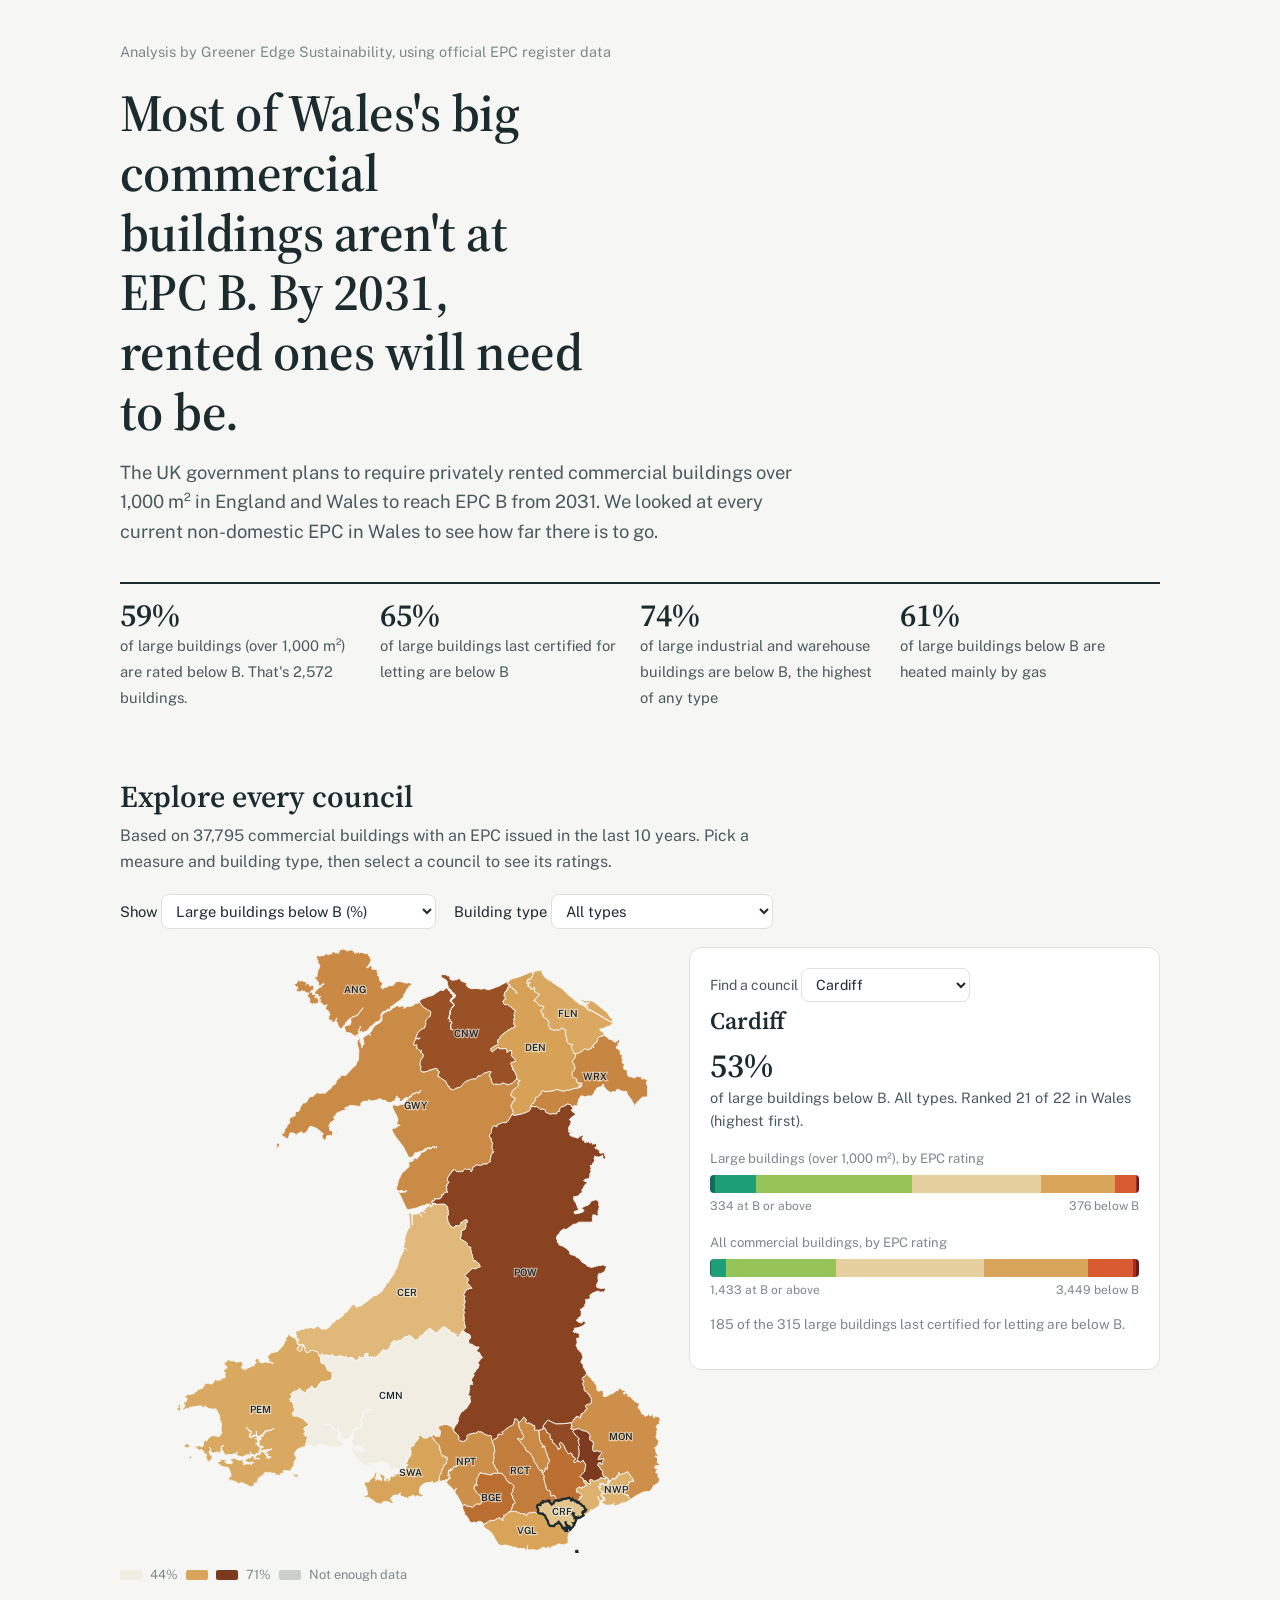
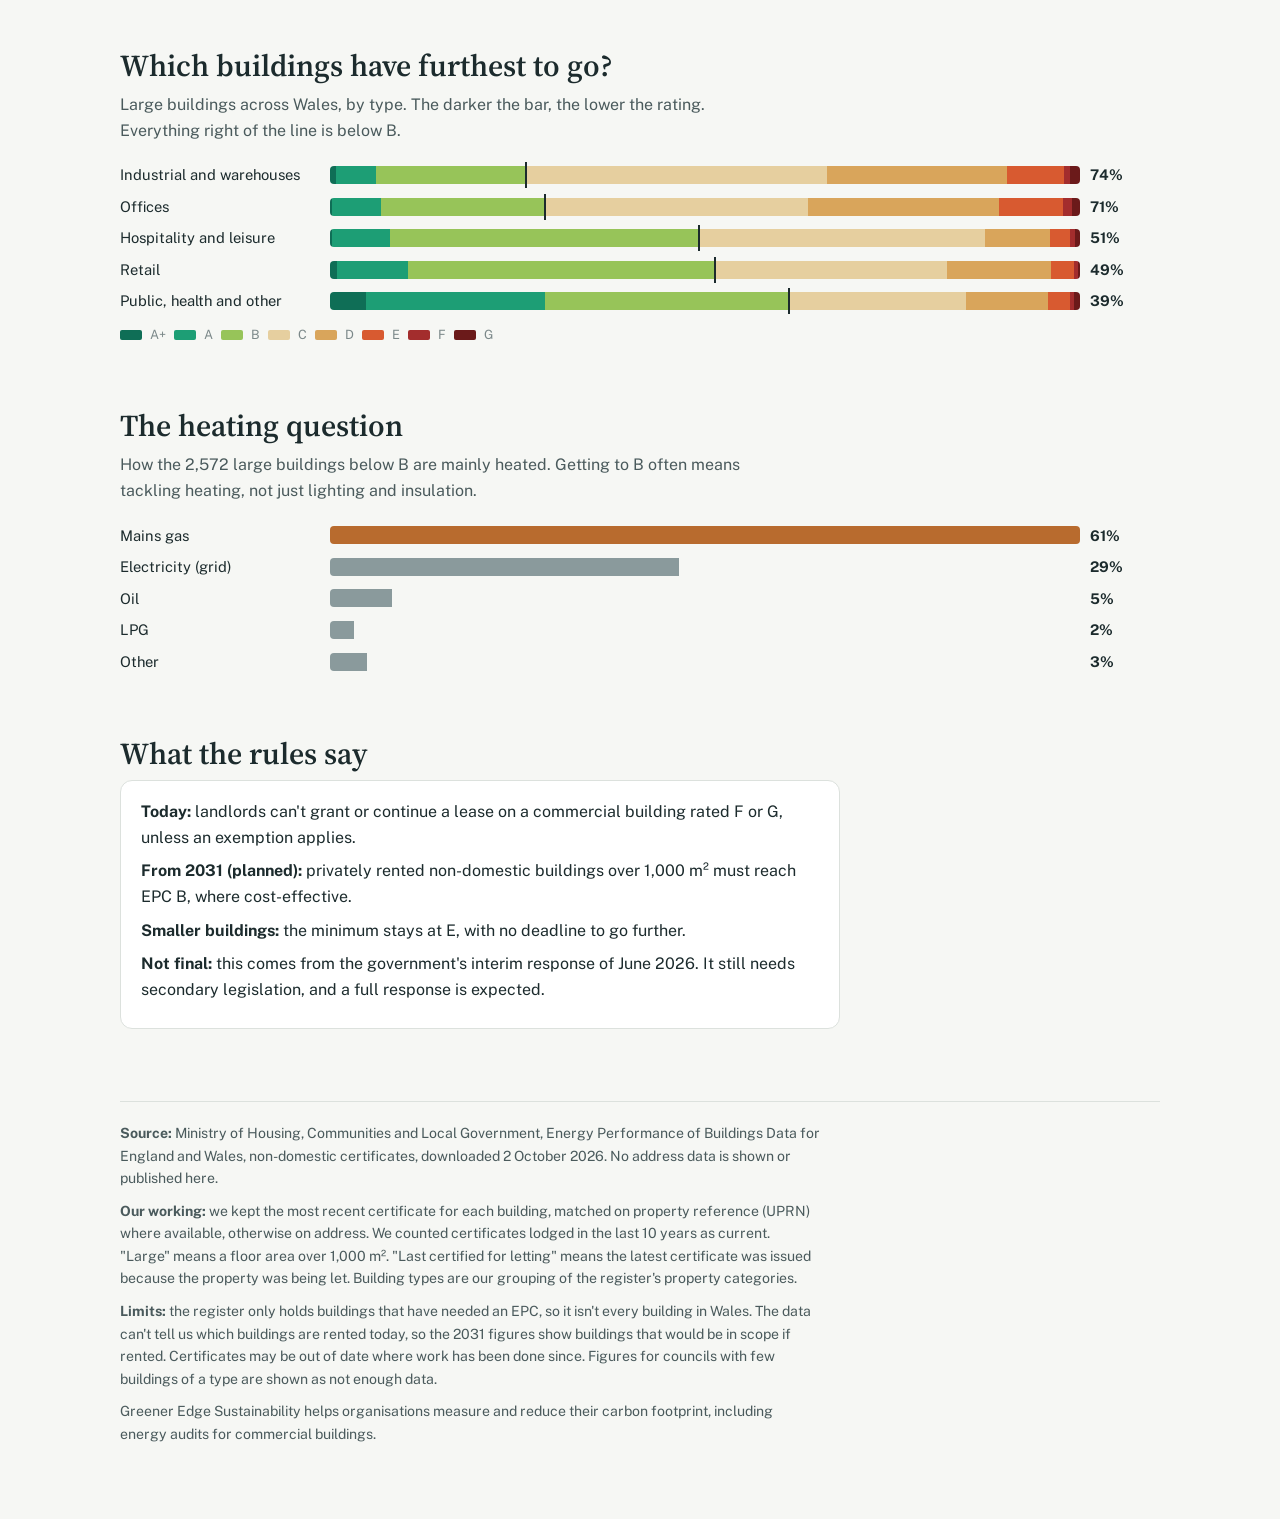
==== commercial-epc/index.html @ e4f59c02 "Restructure as Wales open data series: landing page, emissions, commercial EPC" ====
<!DOCTYPE html>
<html lang="en">
<head>
<meta charset="utf-8">
<meta name="viewport" content="width=device-width, initial-scale=1, viewport-fit=cover">
<title>Is Wales's commercial property ready for EPC B? | Greener Edge</title>
<link rel="preconnect" href="https://fonts.googleapis.com">
<link href="https://fonts.googleapis.com/css2?family=Public+Sans:wght@400;500;600&family=Source+Serif+4:opsz,wght@8..60,500;8..60,600&display=swap" rel="stylesheet">
<style>
:root{box-sizing:border-box;padding-top:env(safe-area-inset-top,0px);padding-bottom:env(safe-area-inset-bottom,0px);
--paper:#F6F7F4;--card:#FFFFFF;--ink:#1C2B2D;--ink2:#4A5A5C;--ink3:#7B8889;--rule:#DCE1DD;
--e0:#F1EDE2;--e1:#E6CF9F;--e2:#D9A55B;--e3:#B86B2E;--e4:#7E3A1E;--s1:#A9D3CB;--s2:#3E8C84;--focus:#2F5D8A;
--serif:"Source Serif 4",Georgia,"Times New Roman",serif;--sans:"Public Sans",system-ui,-apple-system,"Segoe UI",Arial,sans-serif}
@media (prefers-color-scheme:dark){:root:not([data-theme="light"]){--paper:#121A1B;--card:#1A2526;--ink:#E8EDEA;--ink2:#B4C0BD;--ink3:#86938F;--rule:#2E3B3C;--e0:#2A2F2B;--focus:#8DB4DD}}
:root[data-theme="dark"]{--paper:#121A1B;--card:#1A2526;--ink:#E8EDEA;--ink2:#B4C0BD;--ink3:#86938F;--rule:#2E3B3C;--e0:#2A2F2B;--focus:#8DB4DD}
*,*::before,*::after{box-sizing:inherit}
html{scroll-padding-top:env(safe-area-inset-top,0px)}
body{margin:0;background:var(--paper);color:var(--ink);font-family:var(--sans);font-size:16px;line-height:1.6}
main{max-width:1080px;margin:0 auto;padding:40px 20px 64px}
h1,h2{font-family:var(--serif);font-weight:600;line-height:1.15;margin:0}
h1{font-size:clamp(2rem,5vw,3.25rem);max-width:18ch;letter-spacing:-0.01em}
h2{font-size:clamp(1.4rem,3vw,1.9rem);margin-bottom:8px}
.lede{font-size:1.15rem;color:var(--ink2);max-width:62ch;margin:16px 0 0}
.byline{font-size:.9rem;color:var(--ink3);margin:0 0 20px}
.facts{display:grid;grid-template-columns:repeat(auto-fit,minmax(220px,1fr));gap:0;margin:36px 0 0;border-top:2px solid var(--ink)}
.fact{padding:14px 18px 6px 0}
.fact b{display:block;font-family:var(--serif);font-size:2rem;font-weight:600;line-height:1.1}
.fact span{font-size:.92rem;color:var(--ink2)}
section{margin-top:64px}
.sub{color:var(--ink2);max-width:64ch;margin:0 0 20px}
.controls{display:flex;flex-wrap:wrap;gap:10px 18px;align-items:center;margin:0 0 18px;font-size:.92rem}
.seg{display:inline-flex;border:1px solid var(--rule);border-radius:8px;overflow:hidden;background:var(--card)}
.seg button{border:0;background:none;color:var(--ink2);font:inherit;padding:7px 12px;cursor:pointer}
.seg button[aria-pressed="true"]{background:var(--ink);color:var(--paper)}
select{font:inherit;padding:7px 10px;border:1px solid var(--rule);border-radius:8px;background:var(--card);color:var(--ink)}
.yr{display:inline-flex;align-items:center;gap:10px}
.yr input{width:180px;accent-color:var(--ink)}
.yr output{font-family:var(--serif);font-weight:600;font-size:1.2rem;min-width:3ch}
.play{border:1px solid var(--rule);background:var(--card);color:var(--ink);border-radius:8px;padding:6px 12px;font:inherit;cursor:pointer}
button:focus-visible,select:focus-visible,input:focus-visible,.tile:focus-visible{outline:2px solid var(--focus);outline-offset:2px}
.explore{display:grid;grid-template-columns:minmax(0,1.15fr) minmax(0,1fr);gap:28px;align-items:start}
@media (max-width:760px){.explore{grid-template-columns:minmax(0,1fr)}}
.mapwrap{position:relative;max-width:560px}
.map{width:100%;height:auto;display:block}
.map path{stroke:var(--paper);stroke-width:1;cursor:pointer;transition:fill .35s}
.map path:hover{stroke:var(--ink);stroke-width:1.5}
.map path.sel{stroke:var(--ink);stroke-width:2.5}
.map path:focus-visible{outline:none;stroke:var(--focus);stroke-width:3}
.map text{pointer-events:none;font-size:11px;font-weight:600;fill:#1C2B2D;paint-order:stroke;stroke:rgba(255,255,255,.55);stroke-width:2.5px}
.tip{position:absolute;pointer-events:none;background:var(--card);border:1px solid var(--rule);border-radius:8px;padding:6px 10px;font-size:.85rem;white-space:nowrap;transform:translate(-50%,-115%);display:none}
.find{margin:0 0 12px;font-size:.88rem;color:var(--ink2)}
.tile{aspect-ratio:1;border:0;border-radius:6px;font:inherit;cursor:pointer;display:flex;flex-direction:column;align-items:center;justify-content:center;padding:2px;transition:background-color .35s;line-height:1.15}
.tile .ab{font-size:.78rem;font-weight:600}
.tile .v{font-size:.68rem;opacity:.9}
.tile[aria-pressed="true"]{box-shadow:0 0 0 2px var(--paper),0 0 0 4px var(--ink)}
.tile.big .ab{font-size:1rem}.tile.big .v{font-size:.8rem}
.legend{display:flex;align-items:center;gap:8px;font-size:.8rem;color:var(--ink3);margin-top:12px;flex-wrap:wrap}
.legend i{display:inline-block;width:22px;height:10px;border-radius:2px}
.panel{background:var(--card);border:1px solid var(--rule);border-radius:12px;padding:20px}
.panel h3{font-family:var(--serif);font-size:1.5rem;margin:0;font-weight:600}
.panel .big{font-family:var(--serif);font-size:2.1rem;font-weight:600;margin:6px 0 0;line-height:1.1}
.panel .meta{color:var(--ink2);font-size:.9rem;margin:2px 0 14px}
.stack{display:flex;height:16px;border-radius:4px;overflow:hidden;margin:6px 0 8px;background:var(--e0)}
.keys{display:grid;grid-template-columns:repeat(2,minmax(0,1fr));gap:2px 14px;font-size:.82rem;color:var(--ink2)}
.keys span::before{content:"";display:inline-block;width:9px;height:9px;border-radius:2px;margin-right:6px;background:var(--c)}
.label{font-size:.82rem;color:var(--ink3);margin:16px 0 2px}
svg text{font-family:var(--sans);fill:var(--ink2);font-size:12px}
.drv{width:100%;overflow-x:auto}
.note{font-size:.85rem;color:var(--ink3);max-width:72ch}
footer{margin-top:72px;border-top:1px solid var(--rule);padding-top:20px;font-size:.88rem;color:var(--ink2)}
footer p{max-width:78ch;margin:0 0 10px}
footer a{color:var(--ink)}
@media (prefers-reduced-motion:reduce){.tile{transition:none}}
.bands{display:flex;height:18px;border-radius:4px;overflow:hidden;margin:6px 0 4px}
.bandkey{display:flex;justify-content:space-between;font-size:.75rem;color:var(--ink3)}
.rule{background:var(--card);border:1px solid var(--rule);border-radius:12px;padding:18px 20px;max-width:72ch}
.rule p{margin:0 0 8px}
.grow{display:grid;grid-template-columns:200px minmax(0,1fr) 70px;gap:10px;align-items:center;font-size:.92rem;margin:8px 0}
@media (max-width:600px){.grow{grid-template-columns:120px minmax(0,1fr) 54px;font-size:.82rem}}
</style>
</head>
<body>
<main>
<header>
<p class="byline">Analysis by Greener Edge Sustainability, using official EPC register data</p>
<h1>Most of Wales's big commercial buildings aren't at EPC B. By 2031, rented ones will need to be.</h1>
<p class="lede">The UK government plans to require privately rented commercial buildings over 1,000 m² in England and Wales to reach EPC B from 2031. We looked at every current non-domestic EPC in Wales to see how far there is to go.</p>
<div class="facts">
<div class="fact"><b>59%</b><span>of large buildings (over 1,000 m²) are rated below B. That's 2,572 buildings.</span></div>
<div class="fact"><b>65%</b><span>of large buildings last certified for letting are below B</span></div>
<div class="fact"><b>74%</b><span>of large industrial and warehouse buildings are below B, the highest of any type</span></div>
<div class="fact"><b>61%</b><span>of large buildings below B are heated mainly by gas</span></div>
</div>
</header>

<section aria-labelledby="ex">
<h2 id="ex">Explore every council</h2>
<p class="sub">Based on 37,795 commercial buildings with an EPC issued in the last 10 years. Pick a measure and building type, then select a council to see its ratings.</p>
<div class="controls">
<label>Show <select id="measure">
<option value="bigPct">Large buildings below B (%)</option>
<option value="bigN">Large buildings below B (number)</option>
<option value="allPct">All buildings below B (%)</option>
<option value="fg">Buildings rated F or G (number)</option>
</select></label>
<label>Building type <select id="grp">
<option value="all">All types</option><option value="ret">Retail</option><option value="off">Offices</option><option value="hos">Hospitality and leisure</option><option value="ind">Industrial and warehouses</option><option value="oth">Public, health and other</option>
</select></label>
</div>
<div class="explore">
<div><div class="mapwrap"><svg class="map" id="map" role="group" aria-label="Map of Welsh councils"></svg><div class="tip" id="tip"></div></div>
<div class="legend" id="legend"></div></div>
<div class="panel" aria-live="polite">
<label class="find">Find a council <select id="pick"></select></label>
<h3 id="pname"></h3>
<p class="big" id="pval"></p>
<p class="meta" id="pmeta"></p>
<p class="label">Large buildings (over 1,000 m²), by EPC rating</p>
<div class="bands" id="bBig"></div><div class="bandkey" id="kBig"></div>
<p class="label">All commercial buildings, by EPC rating</p>
<div class="bands" id="bAll"></div><div class="bandkey" id="kAll"></div>
<p class="note" id="pnote" style="margin-top:14px"></p>
</div>
</div>
</section>

<section aria-labelledby="ty">
<h2 id="ty">Which buildings have furthest to go?</h2>
<p class="sub">Large buildings across Wales, by type. The darker the bar, the lower the rating. Everything right of the line is below B.</p>
<div id="types"></div>
</section>

<section aria-labelledby="fu">
<h2 id="fu">The heating question</h2>
<p class="sub">How the 2,572 large buildings below B are mainly heated. Getting to B often means tackling heating, not just lighting and insulation.</p>
<div id="fuel"></div>
</section>

<section aria-labelledby="ru">
<h2 id="ru">What the rules say</h2>
<div class="rule">
<p><b>Today:</b> landlords can't grant or continue a lease on a commercial building rated F or G, unless an exemption applies.</p>
<p><b>From 2031 (planned):</b> privately rented non-domestic buildings over 1,000 m² must reach EPC B, where cost-effective.</p>
<p><b>Smaller buildings:</b> the minimum stays at E, with no deadline to go further.</p>
<p><b>Not final:</b> this comes from the government's interim response of June 2026. It still needs secondary legislation, and a full response is expected.</p>
</div>
</section>

<footer>
<p><b>Source:</b> Ministry of Housing, Communities and Local Government, Energy Performance of Buildings Data for England and Wales, non-domestic certificates, downloaded 2 October 2026. No address data is shown or published here.</p>
<p><b>Our working:</b> we kept the most recent certificate for each building, matched on property reference (UPRN) where available, otherwise on address. We counted certificates lodged in the last 10 years as current. "Large" means a floor area over 1,000 m². "Last certified for letting" means the latest certificate was issued because the property was being let. Building types are our grouping of the register's property categories.</p>
<p><b>Limits:</b> the register only holds buildings that have needed an EPC, so it isn't every building in Wales. The data can't tell us which buildings are rented today, so the 2031 figures show buildings that would be in scope if rented. Certificates may be out of date where work has been done since. Figures for councils with few buildings of a type are shown as not enough data.</p>
<p>Greener Edge Sustainability helps organisations measure and reduce their carbon footprint, including energy audits for commercial buildings.</p>
</footer>
</main>
<script>const E={"la":{"ANG":{"name":"Isle of Anglesey","all":{"all":[3,77,104,267,211,112,14,10],"big":[2,11,10,21,13,2,0,0],"bigLet":[0,1,4,11,5,1,0,0]},"ret":{"all":[0,7,44,119,74,38,10,5],"big":[0,1,3,5,1,0,0,0],"bigLet":[0,1,1,2,1,0,0,0]},"off":{"all":[1,21,9,32,58,44,2,3],"big":[0,1,3,2,4,1,0,0],"bigLet":[0,0,1,1,2,1,0,0]},"hos":{"all":[0,8,34,74,36,15,1,0],"big":[0,2,3,5,1,1,0,0],"bigLet":[0,0,1,1,0,0,0,0]},"ind":{"all":[0,30,1,20,23,6,0,1],"big":[0,0,0,6,4,0,0,0],"bigLet":[0,0,0,6,2,0,0,0]},"oth":{"all":[2,11,16,22,20,9,1,1],"big":[2,7,1,3,3,0,0,0],"bigLet":[0,0,1,1,0,0,0,0]}},"GWY":{"name":"Gwynedd","all":{"all":[2,47,254,675,483,239,33,47],"big":[2,15,42,50,27,11,3,1],"bigLet":[0,3,16,14,13,3,1,1]},"ret":{"all":[0,12,93,253,207,88,10,9],"big":[0,3,13,10,6,2,0,0],"bigLet":[0,0,5,4,3,0,0,0]},"off":{"all":[0,5,40,112,100,63,10,18],"big":[0,1,1,5,5,2,2,0],"bigLet":[0,0,1,2,5,0,0,0]},"hos":{"all":[0,14,76,217,96,38,5,2],"big":[0,2,13,16,2,4,0,0],"bigLet":[0,1,5,2,0,1,0,0]},"ind":{"all":[0,1,13,38,47,23,3,6],"big":[0,1,5,11,9,2,1,1],"bigLet":[0,1,3,4,4,1,1,1]},"oth":{"all":[2,15,32,55,33,27,5,12],"big":[2,8,10,8,5,1,0,0],"bigLet":[0,1,2,2,1,1,0,0]}},"CNW":{"name":"Conwy","all":{"all":[2,41,255,664,463,288,32,36],"big":[0,7,38,62,23,7,3,2],"bigLet":[0,1,14,26,13,3,0,0]},"ret":{"all":[0,13,99,242,187,115,10,14],"big":[0,3,13,15,4,1,1,1],"bigLet":[0,1,4,6,4,0,0,0]},"off":{"all":[1,5,27,88,92,94,17,11],"big":[0,2,2,9,6,4,1,0],"bigLet":[0,0,1,3,4,2,0,0]},"hos":{"all":[0,7,75,203,100,33,2,3],"big":[0,1,8,18,4,1,0,0],"bigLet":[0,0,4,4,0,1,0,0]},"ind":{"all":[0,9,25,83,36,20,1,3],"big":[0,0,6,14,5,1,0,0],"bigLet":[0,0,2,11,4,0,0,0]},"oth":{"all":[1,7,29,48,48,26,2,5],"big":[0,1,9,6,4,0,1,1],"bigLet":[0,0,3,2,1,0,0,0]}},"DEN":{"name":"Denbighshire","all":{"all":[4,77,250,493,390,244,23,33],"big":[1,18,39,37,26,12,2,4],"bigLet":[0,1,11,12,8,3,0,1]},"ret":{"all":[0,33,93,202,161,92,5,8],"big":[0,10,11,9,5,0,1,0],"bigLet":[0,1,2,2,2,0,0,0]},"off":{"all":[2,19,74,101,106,75,8,13],"big":[0,2,7,6,8,3,1,1],"bigLet":[0,0,5,4,3,1,0,0]},"hos":{"all":[0,15,51,115,49,18,4,2],"big":[0,1,11,7,2,0,0,1],"bigLet":[0,0,2,0,1,0,0,0]},"ind":{"all":[1,0,14,45,34,26,0,6],"big":[0,0,2,7,3,4,0,1],"bigLet":[0,0,1,4,0,2,0,1]},"oth":{"all":[1,10,18,30,40,33,6,4],"big":[1,5,8,8,8,5,0,1],"bigLet":[0,0,1,2,2,0,0,0]}},"FLN":{"name":"Flintshire","all":{"all":[5,87,408,646,542,284,16,31],"big":[5,39,75,94,46,17,1,2],"bigLet":[0,9,41,57,24,10,0,1]},"ret":{"all":[0,13,130,207,156,56,5,7],"big":[0,3,26,10,6,2,0,0],"bigLet":[0,0,15,6,4,2,0,0]},"off":{"all":[0,11,67,136,181,145,5,14],"big":[0,2,10,14,5,8,0,1],"bigLet":[0,1,6,9,4,3,0,1]},"hos":{"all":[0,19,49,116,68,20,0,2],"big":[0,4,4,4,0,0,0,1],"bigLet":[0,0,2,2,0,0,0,0]},"ind":{"all":[3,23,120,151,105,44,4,5],"big":[3,20,25,59,31,6,1,0],"bigLet":[0,8,16,38,16,5,0,0]},"oth":{"all":[2,21,42,36,32,19,2,3],"big":[2,10,10,7,4,1,0,0],"bigLet":[0,0,2,2,0,0,0,0]}},"CER":{"name":"Ceredigion","all":{"all":[2,30,103,266,239,140,25,23],"big":[2,11,15,24,9,1,0,0],"bigLet":[0,1,2,8,3,0,0,0]},"ret":{"all":[1,7,36,113,79,60,2,5],"big":[1,4,5,13,2,0,0,0],"bigLet":[0,0,2,5,1,0,0,0]},"off":{"all":[0,3,10,26,36,28,6,11],"big":[0,0,1,3,2,0,0,0],"bigLet":[0,0,0,1,1,0,0,0]},"hos":{"all":[0,5,38,85,47,19,3,1],"big":[0,1,3,2,0,0,0,0],"bigLet":[0,0,0,1,0,0,0,0]},"ind":{"all":[0,2,7,32,41,16,3,1],"big":[0,1,2,5,1,0,0,0],"bigLet":[0,0,0,0,1,0,0,0]},"oth":{"all":[1,13,12,10,36,17,11,5],"big":[1,5,4,1,4,1,0,0],"bigLet":[0,1,0,1,0,0,0,0]}},"POW":{"name":"Powys","all":{"all":[6,62,198,591,524,255,37,57],"big":[0,19,29,63,39,9,0,2],"bigLet":[0,1,11,15,20,4,0,0]},"ret":{"all":[0,5,83,198,178,75,5,10],"big":[0,0,12,8,4,2,0,0],"bigLet":[0,0,6,2,2,2,0,0]},"off":{"all":[0,8,27,109,132,90,14,18],"big":[0,4,1,11,11,2,0,0],"bigLet":[0,1,1,4,8,1,0,0]},"hos":{"all":[0,13,43,137,66,17,4,2],"big":[0,1,2,10,4,1,0,0],"bigLet":[0,0,0,1,0,0,0,0]},"ind":{"all":[3,14,22,96,108,50,6,8],"big":[0,4,8,25,19,4,0,1],"bigLet":[0,0,3,7,10,1,0,0]},"oth":{"all":[3,22,23,51,40,23,8,19],"big":[0,10,6,9,1,0,0,1],"bigLet":[0,0,1,1,0,0,0,0]}},"WRX":{"name":"Wrexham","all":{"all":[2,101,279,601,394,174,16,18],"big":[2,36,58,90,44,11,4,4],"bigLet":[0,6,25,47,14,4,1,1]},"ret":{"all":[0,16,128,191,130,42,4,3],"big":[0,8,17,10,11,3,0,0],"bigLet":[0,4,4,4,3,2,0,0]},"off":{"all":[0,23,53,152,114,63,4,5],"big":[0,2,7,15,6,1,1,1],"bigLet":[0,0,3,8,2,0,0,0]},"hos":{"all":[0,12,40,104,44,10,3,1],"big":[0,3,4,8,4,1,0,0],"bigLet":[0,1,2,2,0,0,0,0]},"ind":{"all":[1,21,29,108,74,45,5,4],"big":[1,9,17,50,20,6,3,2],"bigLet":[0,1,12,28,9,2,1,1]},"oth":{"all":[1,29,29,46,32,14,0,5],"big":[1,14,13,7,3,0,0,1],"bigLet":[0,0,4,5,0,0,0,0]}},"PEM":{"name":"Pembrokeshire","all":{"all":[10,55,274,549,325,190,22,24],"big":[3,19,31,42,19,6,1,3],"bigLet":[1,0,8,21,8,4,0,0]},"ret":{"all":[0,13,111,237,131,64,4,4],"big":[0,2,11,9,7,0,0,1],"bigLet":[0,0,2,2,4,0,0,0]},"off":{"all":[1,7,38,97,79,74,10,10],"big":[0,2,4,8,2,2,0,1],"bigLet":[0,0,3,7,2,2,0,0]},"hos":{"all":[1,14,92,152,44,16,3,1],"big":[1,5,7,12,1,0,0,0],"bigLet":[1,0,0,7,0,0,0,0]},"ind":{"all":[2,3,7,26,40,18,0,2],"big":[0,1,2,6,6,2,0,1],"bigLet":[0,0,2,3,2,1,0,0]},"oth":{"all":[6,18,26,37,31,18,5,7],"big":[2,9,7,7,3,2,1,0],"bigLet":[0,0,1,2,0,1,0,0]}},"CMN":{"name":"Carmarthenshire","all":{"all":[3,129,351,662,480,278,44,51],"big":[1,29,88,45,33,13,1,2],"bigLet":[0,1,32,14,15,2,0,0]},"ret":{"all":[0,37,145,302,181,105,19,13],"big":[0,8,32,13,6,2,0,0],"bigLet":[0,0,10,5,4,1,0,0]},"off":{"all":[1,22,37,71,102,74,9,19],"big":[0,3,5,6,7,5,0,0],"bigLet":[0,0,1,1,4,0,0,0]},"hos":{"all":[0,17,98,178,90,24,6,3],"big":[0,5,14,5,2,0,1,0],"bigLet":[0,1,3,1,0,0,0,0]},"ind":{"all":[1,24,35,47,69,50,2,8],"big":[1,3,20,13,15,5,0,2],"bigLet":[0,0,14,3,7,1,0,0]},"oth":{"all":[1,29,36,64,38,25,8,8],"big":[0,10,17,8,3,1,0,0],"bigLet":[0,0,4,4,0,0,0,0]}},"SWA":{"name":"Swansea","all":{"all":[13,106,610,983,624,248,19,37],"big":[1,31,115,120,64,15,1,3],"bigLet":[0,4,55,49,22,10,0,2]},"ret":{"all":[0,39,275,409,215,73,6,8],"big":[0,8,36,35,13,2,0,1],"bigLet":[0,1,17,14,5,2,0,1]},"off":{"all":[12,25,66,140,152,92,3,17],"big":[0,6,12,19,18,3,1,0],"bigLet":[0,0,9,10,5,1,0,0]},"hos":{"all":[0,15,156,212,92,30,1,0],"big":[0,0,24,10,3,0,0,0],"bigLet":[0,0,9,5,1,0,0,0]},"ind":{"all":[0,5,57,137,103,36,2,4],"big":[0,3,23,36,18,6,0,2],"bigLet":[0,1,12,13,5,3,0,1]},"oth":{"all":[1,22,56,85,62,17,7,8],"big":[1,14,20,20,12,4,0,0],"bigLet":[0,2,8,7,6,4,0,0]}},"NPT":{"name":"Neath Port Talbot","all":{"all":[9,49,253,472,376,197,24,25],"big":[3,16,58,66,36,10,2,3],"bigLet":[0,1,30,31,20,4,0,1]},"ret":{"all":[1,6,94,185,152,71,7,4],"big":[1,1,10,10,6,1,0,0],"bigLet":[0,0,7,4,3,0,0,0]},"off":{"all":[7,10,14,60,68,50,8,11],"big":[1,1,2,14,7,5,0,1],"bigLet":[0,0,1,7,3,2,0,0]},"hos":{"all":[0,7,47,91,55,20,3,2],"big":[0,2,6,7,4,0,0,0],"bigLet":[0,0,2,5,2,0,0,0]},"ind":{"all":[1,6,39,80,63,37,4,3],"big":[1,1,11,27,18,4,1,1],"bigLet":[0,0,9,13,11,2,0,1]},"oth":{"all":[0,20,59,56,38,19,2,5],"big":[0,11,29,8,1,0,1,1],"bigLet":[0,1,11,2,1,0,0,0]}},"RCT":{"name":"Rhondda Cynon Taf","all":{"all":[12,95,436,948,744,289,29,38],"big":[10,31,64,93,60,20,1,2],"bigLet":[0,3,25,49,22,8,1,0]},"ret":{"all":[2,16,142,374,303,119,12,10],"big":[2,7,21,13,5,4,0,0],"bigLet":[0,1,7,4,1,1,0,0]},"off":{"all":[0,31,56,119,136,64,10,11],"big":[0,4,9,17,17,2,0,1],"bigLet":[0,1,7,8,6,1,0,0]},"hos":{"all":[0,12,72,142,81,35,5,5],"big":[0,2,7,8,1,0,1,0],"bigLet":[0,1,2,5,0,0,1,0]},"ind":{"all":[0,12,127,235,158,49,1,5],"big":[0,3,15,41,28,13,0,0],"bigLet":[0,0,7,29,13,6,0,0]},"oth":{"all":[10,24,39,78,66,22,1,7],"big":[8,15,12,14,9,1,0,1],"bigLet":[0,0,2,3,2,0,0,0]}},"MER":{"name":"Merthyr Tydfil","all":{"all":[1,28,106,281,167,48,17,5],"big":[1,6,25,31,15,3,1,0],"bigLet":[0,1,7,14,11,1,1,0]},"ret":{"all":[0,7,49,129,77,14,4,1],"big":[0,3,11,10,6,1,1,0],"bigLet":[0,1,4,5,5,0,1,0]},"off":{"all":[0,8,10,42,29,15,5,2],"big":[0,1,4,6,1,0,0,0],"bigLet":[0,0,0,4,1,0,0,0]},"hos":{"all":[0,8,25,54,19,5,3,1],"big":[0,1,4,2,1,0,0,0],"bigLet":[0,0,1,0,1,0,0,0]},"ind":{"all":[0,0,12,41,23,7,2,1],"big":[0,0,2,11,6,1,0,0],"bigLet":[0,0,1,4,4,0,0,0]},"oth":{"all":[1,5,10,15,19,7,3,0],"big":[1,1,4,2,1,1,0,0],"bigLet":[0,0,1,1,0,1,0,0]}},"BGW":{"name":"Blaenau Gwent","all":{"all":[4,31,137,301,257,126,9,15],"big":[4,5,24,43,26,5,0,0],"bigLet":[0,0,9,18,10,4,0,0]},"ret":{"all":[1,4,51,112,69,34,3,4],"big":[1,1,6,5,4,1,0,0],"bigLet":[0,0,1,1,2,0,0,0]},"off":{"all":[0,12,3,24,42,29,1,6],"big":[0,1,0,6,5,0,0,0],"bigLet":[0,0,0,3,2,0,0,0]},"hos":{"all":[0,5,34,50,26,10,2,1],"big":[0,0,2,3,0,0,0,0],"bigLet":[0,0,1,0,0,0,0,0]},"ind":{"all":[2,3,37,85,94,45,1,2],"big":[2,0,10,24,15,4,0,0],"bigLet":[0,0,6,14,6,4,0,0]},"oth":{"all":[1,7,12,30,26,8,2,2],"big":[1,3,6,5,2,0,0,0],"bigLet":[0,0,1,0,0,0,0,0]}},"TOF":{"name":"Torfaen","all":{"all":[4,28,211,432,299,181,14,5],"big":[3,12,31,72,27,12,3,1],"bigLet":[1,2,19,41,17,5,0,0]},"ret":{"all":[2,8,70,156,100,28,5,1],"big":[1,1,7,10,3,0,0,0],"bigLet":[1,0,6,6,1,0,0,0]},"off":{"all":[0,1,26,60,73,75,5,2],"big":[0,0,4,11,9,1,2,0],"bigLet":[0,0,2,5,6,1,0,0]},"hos":{"all":[0,2,33,60,35,10,2,0],"big":[0,1,2,2,1,1,0,0],"bigLet":[0,1,2,1,0,0,0,0]},"ind":{"all":[0,3,67,134,68,62,1,2],"big":[0,3,12,46,12,10,1,1],"bigLet":[0,1,7,29,10,4,0,0]},"oth":{"all":[2,14,15,22,23,6,1,0],"big":[2,7,6,3,2,0,0,0],"bigLet":[0,0,2,0,0,0,0,0]}},"MON":{"name":"Monmouthshire","all":{"all":[6,25,180,404,260,132,12,18],"big":[1,7,30,35,18,4,1,0],"bigLet":[0,2,10,12,8,2,1,0]},"ret":{"all":[1,5,76,169,111,42,3,3],"big":[0,0,5,10,3,0,1,0],"bigLet":[0,0,2,3,2,0,1,0]},"off":{"all":[1,3,26,56,53,47,3,7],"big":[0,1,5,4,3,0,0,0],"bigLet":[0,1,2,3,1,0,0,0]},"hos":{"all":[0,6,42,84,31,6,1,1],"big":[0,0,4,4,0,0,0,0],"bigLet":[0,0,0,1,0,0,0,0]},"ind":{"all":[1,2,22,56,44,22,2,4],"big":[0,2,10,11,11,4,0,0],"bigLet":[0,1,6,4,5,2,0,0]},"oth":{"all":[3,9,14,39,21,15,3,3],"big":[1,4,6,6,1,0,0,0],"bigLet":[0,0,0,1,0,0,0,0]}},"BGE":{"name":"Bridgend","all":{"all":[3,71,330,618,399,214,24,15],"big":[0,14,47,66,33,8,1,2],"bigLet":[0,4,21,31,16,6,0,1]},"ret":{"all":[1,20,136,279,167,70,12,4],"big":[0,3,14,15,2,0,0,0],"bigLet":[0,2,3,3,0,0,0,0]},"off":{"all":[0,18,54,73,77,54,6,2],"big":[0,0,9,11,12,4,0,0],"bigLet":[0,0,5,6,7,4,0,0]},"hos":{"all":[0,9,57,104,43,18,2,2],"big":[0,0,2,6,0,0,0,0],"bigLet":[0,0,2,3,0,0,0,0]},"ind":{"all":[0,7,48,116,81,61,2,7],"big":[0,3,15,26,18,2,0,2],"bigLet":[0,1,8,15,9,1,0,1]},"oth":{"all":[2,17,35,46,31,11,2,0],"big":[0,8,7,8,1,2,1,0],"bigLet":[0,1,3,4,0,1,0,0]}},"VGL":{"name":"Vale of Glamorgan","all":{"all":[6,90,291,500,383,190,15,9],"big":[4,12,34,50,10,8,1,0],"bigLet":[0,0,18,29,6,3,0,0]},"ret":{"all":[0,14,138,210,140,48,4,1],"big":[0,0,13,8,1,2,0,0],"bigLet":[0,0,5,2,0,0,0,0]},"off":{"all":[1,13,27,73,75,68,7,4],"big":[1,1,0,10,4,0,0,0],"bigLet":[0,0,0,7,4,0,0,0]},"hos":{"all":[0,4,54,92,58,27,1,1],"big":[0,0,8,10,0,2,0,0],"bigLet":[0,0,5,6,0,0,0,0]},"ind":{"all":[0,36,45,74,60,27,3,1],"big":[0,1,7,14,3,3,1,0],"bigLet":[0,0,5,11,1,2,0,0]},"oth":{"all":[5,23,27,51,50,20,0,2],"big":[3,10,6,8,2,1,0,0],"bigLet":[0,0,3,3,1,1,0,0]}},"CRF":{"name":"Cardiff","all":{"all":[9,175,1249,1687,1187,504,32,39],"big":[7,68,259,214,123,34,2,3],"bigLet":[1,8,121,97,70,18,0,0]},"ret":{"all":[0,41,495,642,431,177,11,11],"big":[0,19,66,46,22,4,0,0],"bigLet":[0,2,35,22,16,3,0,0]},"off":{"all":[1,44,242,347,285,136,10,14],"big":[0,15,61,65,45,17,1,0],"bigLet":[0,3,24,28,25,5,0,0]},"hos":{"all":[0,22,265,329,175,65,3,5],"big":[0,4,43,28,9,1,0,1],"bigLet":[0,3,11,7,2,0,0,0]},"ind":{"all":[1,13,137,259,193,81,2,6],"big":[1,4,36,45,35,10,1,2],"bigLet":[1,0,24,24,19,9,0,0]},"oth":{"all":[7,55,110,110,103,45,6,3],"big":[6,26,53,30,12,2,0,0],"bigLet":[0,0,27,16,8,1,0,0]}},"CAE":{"name":"Caerphilly","all":{"all":[5,37,379,697,539,266,24,20],"big":[2,10,68,83,40,16,3,1],"bigLet":[0,2,27,33,17,7,0,0]},"ret":{"all":[1,10,169,238,178,54,6,3],"big":[1,0,15,9,1,1,0,0],"bigLet":[0,0,4,3,0,0,0,0]},"off":{"all":[0,1,41,126,124,86,8,8],"big":[0,0,11,18,5,5,1,0],"bigLet":[0,0,5,11,1,2,0,0]},"hos":{"all":[0,3,46,114,58,28,4,2],"big":[0,1,9,3,1,0,1,0],"bigLet":[0,1,3,2,1,0,0,0]},"ind":{"all":[0,9,82,158,132,81,4,6],"big":[0,6,22,38,29,9,1,1],"bigLet":[0,1,11,16,14,5,0,0]},"oth":{"all":[4,14,41,61,47,17,2,1],"big":[1,3,11,15,4,1,0,0],"bigLet":[0,0,4,1,1,0,0,0]}},"NWP":{"name":"Newport","all":{"all":[8,59,439,685,449,220,21,45],"big":[7,22,89,82,52,12,0,4],"bigLet":[0,4,46,40,24,4,0,1]},"ret":{"all":[2,20,191,247,183,69,6,3],"big":[2,3,31,15,11,1,0,0],"bigLet":[0,2,14,8,3,0,0,0]},"off":{"all":[0,8,58,118,93,66,10,28],"big":[0,3,13,17,18,2,0,2],"bigLet":[0,2,10,6,6,0,0,0]},"hos":{"all":[0,11,83,129,54,21,3,2],"big":[0,1,14,11,1,1,0,0],"bigLet":[0,0,9,4,0,0,0,0]},"ind":{"all":[2,10,67,139,87,45,1,8],"big":[2,8,20,35,21,7,0,2],"bigLet":[0,0,11,21,14,4,0,1]},"oth":{"all":[4,10,40,52,32,19,1,4],"big":[3,7,11,4,1,1,0,0],"bigLet":[0,0,2,1,1,0,0,0]}}},"fuel":{"Mains gas":1579,"Electricity (grid)":734,"Oil":130,"LPG":51,"Other":78},"grpBig":{"ret":[9,88,378,288,129,29,4,3],"off":[2,52,171,277,200,67,10,8],"hos":[1,37,194,181,41,13,3,3],"ind":[11,73,270,550,327,103,10,19],"oth":[38,188,256,187,86,24,4,6]},"bands":["A+","A","B","C","D","E","F","G"]};
const G={"w":600,"h":671.0,"p":{"ANG":{"d":"M325.8,39.1L325.4,38.8L325.8,38.0L327.8,37.2L325.8,39.1ZM208.8,34.2L206.9,35.9L204.0,36.1L203.0,38.1L203.5,38.6L204.1,37.9L207.1,39.5L207.7,37.9L208.6,38.5L208.1,39.4L208.7,39.5L206.8,39.8L206.4,41.7L207.6,40.0L208.5,40.1L208.4,40.7L210.0,41.5L209.5,42.2L210.4,43.3L211.5,43.4L211.8,42.5L213.1,42.3L214.1,42.8L214.4,43.7L215.6,43.8L214.9,44.4L214.8,46.4L215.8,47.4L214.5,47.0L213.8,47.4L213.6,48.2L212.2,48.1L212.0,48.6L212.9,48.6L213.1,49.5L210.9,49.6L210.7,49.9L211.5,50.0L210.6,50.9L211.7,49.9L213.0,49.8L213.3,50.5L213.9,50.2L214.2,50.6L213.2,52.3L213.7,52.1L213.8,53.1L214.1,52.2L214.8,52.2L214.8,52.7L216.0,52.3L217.3,53.2L216.6,53.7L217.0,55.0L215.3,56.1L218.9,55.1L220.2,55.9L218.0,56.7L219.6,57.5L220.8,59.1L220.7,60.1L219.6,59.6L220.3,61.0L221.7,61.1L221.3,62.0L219.9,61.5L219.3,61.9L219.6,62.3L217.2,62.9L216.9,62.5L216.7,63.5L216.0,63.7L215.1,63.3L215.3,62.4L214.7,62.1L214.0,63.7L214.0,63.1L213.1,63.6L211.4,62.0L210.6,62.3L209.9,61.6L210.3,61.3L209.7,61.0L210.7,60.2L210.1,59.6L210.8,58.4L209.9,57.7L210.3,57.1L209.4,56.9L209.6,56.2L208.4,56.3L208.8,55.1L207.5,54.2L208.1,53.0L208.7,53.1L208.2,52.1L209.3,51.8L209.1,51.0L208.3,50.6L207.7,51.2L206.9,50.2L206.5,50.7L205.5,50.0L204.9,50.4L205.2,49.3L204.6,49.1L202.5,49.5L202.3,48.1L201.7,48.7L200.7,48.6L200.6,49.6L199.6,49.5L199.3,50.3L197.6,48.9L196.2,50.1L196.3,49.7L195.4,49.4L195.9,48.6L195.0,48.0L196.9,46.4L197.2,45.7L196.7,45.1L197.2,44.7L196.5,44.0L195.2,44.4L194.5,44.1L194.7,43.5L193.7,42.0L192.6,42.0L193.4,41.9L194.2,40.6L195.5,40.5L196.0,39.9L196.7,38.6L196.2,36.8L199.0,37.2L199.4,38.0L200.3,38.0L202.1,36.7L202.9,37.4L204.2,35.9L206.9,35.8L208.8,34.2ZM247.7,2.3L248.4,3.1L251.3,2.7L251.0,4.2L251.8,4.8L252.9,4.2L253.2,3.2L255.9,3.7L256.4,3.1L257.4,3.8L258.6,3.8L258.8,4.1L258.3,4.5L258.9,4.7L259.1,5.8L261.0,7.0L261.9,6.3L263.8,6.0L264.5,5.3L265.9,6.2L265.3,7.3L265.8,6.4L267.1,5.6L267.3,6.1L268.9,6.2L271.5,7.4L271.6,6.9L272.7,7.0L273.6,8.0L274.2,7.5L273.9,5.9L274.7,6.0L275.5,8.1L275.2,9.3L277.3,10.9L277.0,12.1L278.1,13.1L278.3,14.7L276.7,18.7L273.1,23.2L274.0,22.2L274.0,22.8L274.7,23.0L276.9,21.1L276.1,19.4L277.7,19.9L277.7,20.6L278.8,21.4L279.3,22.3L279.2,24.4L280.8,24.9L282.1,24.3L282.1,24.7L283.3,24.7L284.5,25.6L286.1,25.4L286.1,26.1L284.9,27.1L284.9,28.5L285.9,28.9L286.4,29.9L285.3,30.9L286.1,32.2L287.1,31.7L288.3,38.0L291.2,39.6L290.6,42.5L289.8,42.9L289.2,44.6L290.0,45.4L291.8,45.7L291.2,46.7L292.2,45.2L295.0,44.7L297.6,43.2L303.2,42.5L304.9,39.4L308.2,37.9L312.2,38.4L313.5,39.3L313.9,39.0L317.6,40.2L320.5,39.3L322.8,40.5L323.5,40.2L323.8,40.7L322.7,42.5L320.6,43.2L320.1,45.7L318.8,45.9L317.6,47.2L316.7,50.3L314.7,52.3L314.5,56.1L312.4,56.8L311.4,58.3L311.8,58.9L310.8,58.9L307.1,61.3L300.9,66.1L300.1,65.6L300.0,68.1L300.7,68.0L300.0,68.1L299.4,69.8L298.8,69.9L298.0,69.2L297.7,69.6L297.9,68.5L296.4,69.0L294.8,71.1L291.5,71.6L289.2,75.1L289.3,79.0L288.2,80.8L288.4,81.4L287.6,81.3L286.0,82.7L283.1,83.5L279.0,87.5L277.4,88.1L275.7,91.1L272.4,93.5L268.6,94.9L267.2,94.5L268.5,93.0L266.7,94.0L264.2,93.5L265.5,90.7L266.6,89.8L266.1,89.0L266.5,88.0L266.0,87.9L266.5,89.9L265.4,90.7L264.1,93.2L265.0,94.2L264.7,95.4L262.9,97.9L261.3,98.1L263.2,97.8L264.9,99.5L266.1,100.0L265.8,99.7L266.4,99.7L266.5,100.6L263.2,99.4L260.6,99.1L256.2,95.8L252.6,94.7L250.8,95.2L251.1,96.3L249.4,98.1L249.6,96.6L250.8,94.9L248.4,88.5L249.0,87.8L250.7,87.6L251.1,86.8L252.2,87.0L253.2,86.3L254.9,86.7L256.3,82.5L255.0,79.7L258.2,77.4L262.9,75.9L269.7,67.1L262.9,75.9L258.1,77.4L253.0,80.7L251.8,82.9L250.1,83.8L249.8,85.7L247.2,88.0L246.6,89.7L243.7,91.4L244.2,89.9L243.2,89.7L243.4,89.0L242.8,89.4L242.4,88.3L241.9,88.4L242.2,87.3L241.8,87.0L241.9,86.4L241.1,86.3L240.8,83.5L239.1,81.9L240.4,78.5L239.0,81.5L239.1,82.5L237.3,83.2L236.2,83.0L235.2,84.1L234.4,83.0L235.1,81.8L234.8,81.1L233.8,81.8L234.2,80.8L232.8,81.4L231.6,80.9L231.2,77.8L233.0,74.3L231.5,74.6L231.4,73.7L232.2,73.0L231.7,71.8L229.2,69.2L228.0,69.7L227.7,68.2L228.4,66.2L227.9,64.5L228.9,64.9L229.0,64.4L229.9,64.2L229.0,64.3L228.8,64.9L227.9,64.4L228.1,66.3L227.3,65.2L225.3,64.7L224.6,63.3L221.4,60.6L222.8,59.0L220.5,57.5L221.6,55.4L222.4,55.7L221.6,54.6L221.0,55.7L220.4,55.7L220.0,54.5L219.3,54.4L219.7,53.4L219.4,52.8L218.5,53.2L218.2,52.5L217.8,52.9L217.5,52.2L216.5,52.4L215.8,51.5L216.1,50.5L215.3,51.2L214.9,50.2L216.0,50.3L215.9,49.6L217.3,48.7L215.8,47.4L217.6,48.1L220.4,45.5L220.6,43.9L221.2,44.8L223.1,44.3L224.0,42.0L224.7,41.9L225.1,41.0L226.0,41.4L226.5,41.1L226.1,41.4L224.9,40.4L224.7,41.7L223.5,41.7L222.4,43.2L221.0,43.4L220.8,42.8L221.4,42.7L220.9,42.7L220.8,43.4L220.1,43.6L220.2,44.4L219.8,44.3L219.2,43.9L220.0,41.8L220.1,38.8L218.5,38.2L218.1,36.2L216.0,35.8L216.4,34.9L215.7,34.0L216.2,33.1L217.6,33.4L218.6,32.1L218.2,31.1L219.1,29.8L218.5,29.0L219.4,27.4L218.7,26.7L219.4,26.1L219.1,25.6L220.3,25.0L221.5,20.1L220.9,19.2L219.9,18.9L219.9,17.5L219.0,16.5L219.7,15.2L218.1,14.3L218.6,13.5L217.8,13.4L218.6,13.3L218.5,12.3L217.4,11.7L217.6,10.7L219.5,9.3L220.0,9.6L220.2,9.2L220.6,10.0L221.6,10.4L223.0,9.5L225.1,9.7L225.9,9.2L226.5,9.7L226.8,7.9L228.4,7.7L230.4,6.1L229.4,7.8L231.0,8.7L231.6,8.7L232.5,7.2L234.0,8.0L234.0,7.6L235.0,7.4L234.6,6.7L235.3,5.4L236.4,5.6L236.8,4.4L238.1,4.6L237.3,5.6L238.9,6.2L238.9,6.8L241.3,6.3L242.4,7.4L242.9,6.5L241.8,5.8L243.3,4.7L242.2,4.2L244.0,3.6L244.0,3.0L245.2,2.5L246.8,2.7L246.5,2.1L247.2,1.8L247.7,2.3Z","cx":260.1,"cy":48.3},"GWY":{"d":"M174.2,217.2L176.9,218.0L176.8,220.3L175.7,222.2L173.5,222.1L173.7,223.5L172.5,224.9L172.5,223.0L173.8,221.2L173.6,218.0L174.2,217.2ZM238.4,208.1L237.9,207.6L238.2,206.3L238.4,208.1ZM240.7,205.4L240.3,205.8L239.4,205.2L239.9,204.6L240.7,205.4ZM316.1,170.2L315.6,171.0L315.1,170.6L315.3,169.8L316.1,170.2ZM332.2,61.0L335.9,66.4L342.0,70.2L343.6,70.6L344.6,71.9L343.9,76.7L343.1,77.6L341.5,78.2L338.7,82.2L339.1,85.3L337.7,89.7L333.5,91.6L330.2,95.1L327.8,101.2L330.0,101.3L332.1,100.6L332.7,101.2L330.6,102.1L327.6,101.3L328.1,102.0L326.4,104.7L325.6,107.2L326.0,108.8L327.6,108.6L328.4,107.8L329.0,108.1L328.6,108.8L329.4,110.4L329.1,112.7L329.9,112.7L332.5,114.9L334.4,114.4L333.5,117.0L334.5,117.2L336.3,119.4L336.0,121.9L333.2,125.5L333.1,128.2L332.3,129.6L333.8,133.1L333.1,134.9L333.1,136.4L334.7,138.4L339.1,138.3L342.3,137.0L343.6,135.9L345.4,136.2L346.8,135.3L348.2,135.3L348.7,134.5L351.9,135.2L352.5,137.6L354.1,138.1L352.3,143.5L354.8,144.3L355.7,145.4L361.7,149.2L361.6,150.2L363.2,152.7L363.4,154.1L364.8,154.2L365.8,156.9L368.9,158.3L371.2,157.6L371.9,156.6L377.5,155.1L381.5,150.2L384.4,148.4L390.6,146.2L394.8,146.1L396.8,142.8L399.4,142.9L404.3,139.4L405.5,139.5L407.2,138.5L409.9,137.9L411.3,138.1L411.3,138.6L409.1,143.2L409.8,142.9L410.8,144.0L410.6,145.2L411.3,145.4L412.0,149.1L413.0,151.3L414.6,152.4L417.1,151.7L419.3,152.4L420.8,151.9L422.4,152.2L424.4,150.4L428.1,152.1L429.5,151.8L429.5,152.9L430.2,153.1L433.1,151.1L434.5,151.8L436.7,148.9L439.3,146.6L439.7,147.0L441.3,146.9L442.2,148.3L443.2,147.8L443.7,148.1L443.1,148.2L441.3,150.4L441.7,153.8L438.8,156.5L437.8,156.7L434.9,159.8L434.3,160.5L434.6,161.5L432.8,163.5L433.6,164.9L434.5,164.8L434.5,165.7L436.7,167.0L437.8,166.9L438.0,167.8L437.5,168.8L437.9,170.4L435.0,171.6L434.7,174.4L433.1,175.8L436.4,183.8L434.5,185.7L430.0,193.3L427.6,194.8L424.4,194.6L417.9,197.2L418.3,198.4L417.6,199.5L413.9,197.9L411.8,202.4L411.9,205.4L409.5,208.3L410.0,211.2L411.9,212.4L411.4,213.9L413.1,217.9L412.3,220.9L412.6,223.1L413.5,224.1L412.9,225.7L413.5,226.7L414.4,226.7L414.5,227.1L414.0,227.9L412.9,228.2L411.4,231.1L410.3,236.7L410.9,237.9L408.4,238.9L407.3,240.4L401.6,240.8L401.4,241.6L400.0,242.3L397.9,241.8L397.5,242.2L396.2,241.4L395.8,242.0L395.1,241.9L395.3,241.4L394.5,241.6L392.7,243.8L392.0,243.4L390.7,245.2L391.1,246.8L390.1,247.3L390.2,248.3L389.5,249.0L388.5,248.7L389.1,247.9L388.0,246.4L384.3,246.7L382.7,245.6L380.4,248.0L379.9,249.4L378.3,248.2L377.8,249.2L373.9,249.0L372.5,248.5L371.0,246.6L369.9,246.7L369.6,248.0L367.9,248.4L368.2,249.4L367.5,249.6L363.4,255.5L362.8,258.7L363.2,259.7L364.7,260.3L364.6,261.4L362.4,262.7L362.9,264.7L361.5,265.4L362.6,268.4L361.8,269.7L363.0,270.6L363.2,272.2L361.8,271.7L359.8,272.1L358.4,274.8L356.5,274.5L357.0,276.1L356.4,277.7L355.6,277.7L355.5,277.2L355.1,277.7L354.7,278.9L355.0,279.4L354.1,279.1L353.2,279.6L351.6,278.9L349.8,279.4L348.0,278.5L348.7,278.9L348.8,280.3L346.9,281.6L345.9,281.4L345.5,283.3L346.1,284.2L346.2,285.8L345.5,287.1L344.4,286.6L343.8,284.9L342.4,285.1L342.0,284.6L342.4,285.2L341.2,285.4L339.7,284.9L337.5,286.6L334.6,286.8L329.1,289.2L319.8,291.2L317.8,290.6L310.9,275.7L308.3,271.3L306.7,269.7L307.1,269.5L311.2,272.4L313.8,271.9L313.7,271.1L314.9,271.7L316.9,271.6L317.5,270.6L316.8,269.5L317.1,270.3L316.7,271.1L315.8,270.9L314.8,271.5L312.4,269.7L309.8,270.6L308.9,270.1L309.3,270.5L308.7,270.6L306.7,269.2L306.3,267.7L309.1,257.6L313.0,249.8L315.3,248.6L317.4,246.1L320.4,243.7L320.1,236.8L321.9,234.5L322.2,234.7L321.2,236.6L320.4,237.5L321.4,237.7L321.6,238.3L325.4,236.7L324.3,235.0L326.9,234.7L328.6,232.8L329.1,234.0L328.8,234.6L329.5,235.3L329.0,234.9L330.0,233.0L331.9,231.9L333.9,227.8L337.6,226.7L341.8,222.9L344.1,224.1L345.1,222.8L348.1,221.1L348.6,222.5L349.4,222.3L350.3,222.8L350.8,222.6L349.5,222.2L350.3,222.5L350.2,222.0L351.5,221.4L350.2,221.9L350.1,222.5L349.7,222.0L348.8,222.5L348.3,221.1L347.6,221.1L345.1,222.3L344.3,223.6L343.1,222.0L343.9,223.3L341.7,222.3L340.1,223.2L338.5,223.3L334.4,226.7L333.9,226.4L332.7,226.9L332.5,226.1L331.8,227.5L331.2,227.1L330.9,227.5L331.6,227.4L330.6,227.9L327.1,228.3L327.2,227.8L324.8,232.5L321.0,233.4L321.4,234.2L320.1,233.7L320.9,233.2L319.8,232.9L314.1,221.5L305.4,210.1L302.0,204.5L301.6,202.1L305.4,198.5L306.3,198.6L305.2,198.9L304.0,201.1L305.3,200.7L305.3,199.6L305.7,200.1L308.0,198.7L308.2,197.1L310.4,198.4L309.8,197.3L308.6,196.7L306.7,197.3L306.1,198.2L308.1,191.3L306.9,187.5L303.2,180.8L301.9,176.9L302.4,175.6L303.7,174.6L304.2,174.9L305.3,174.1L305.6,174.5L304.7,175.3L307.4,175.9L308.8,175.9L309.8,175.0L314.5,173.8L315.3,174.1L315.3,174.9L316.0,173.2L317.1,172.5L315.8,173.1L315.9,173.8L314.6,173.3L316.0,172.2L316.0,171.2L316.9,170.7L316.6,170.0L317.8,169.3L318.2,169.9L318.1,169.2L319.4,168.7L318.9,168.8L319.0,168.3L319.9,168.3L320.7,166.8L323.0,165.7L324.0,163.1L326.9,162.4L329.0,161.0L330.4,161.7L330.9,162.8L330.6,162.1L332.7,160.7L332.2,160.7L332.1,159.7L334.0,158.9L332.1,159.6L332.0,160.7L332.5,160.8L330.8,162.0L329.4,160.8L326.3,162.3L324.4,162.2L322.7,165.2L321.2,165.5L319.7,167.3L317.3,167.0L317.9,166.6L315.2,167.9L311.4,171.5L309.5,170.4L310.2,168.7L309.8,167.9L306.9,166.7L306.2,167.3L307.3,165.6L306.5,165.0L305.6,168.9L304.7,169.0L305.0,169.9L304.1,170.6L301.8,171.2L301.6,172.3L297.3,172.3L293.0,169.7L291.8,170.1L288.3,168.2L286.5,168.2L285.6,169.6L281.3,170.0L279.9,170.9L278.9,170.2L276.8,170.5L275.3,168.9L275.7,170.2L279.4,170.9L272.2,170.9L268.9,171.6L267.2,172.9L266.9,177.0L257.3,175.6L254.6,175.8L252.0,177.5L251.7,178.8L252.6,179.0L251.6,179.6L250.9,177.1L249.0,178.5L249.3,179.2L250.5,178.6L249.9,179.7L250.7,179.4L252.2,180.0L253.2,178.9L252.9,180.2L246.8,181.3L241.0,183.8L239.4,184.9L239.6,186.2L237.1,188.2L236.7,189.6L238.4,190.7L238.3,191.4L233.4,194.6L231.2,198.9L232.3,198.3L233.0,198.7L232.1,201.3L232.8,203.5L233.9,203.9L234.8,203.3L235.4,204.3L235.8,205.8L235.1,208.7L234.1,209.9L233.0,208.6L229.5,209.3L228.6,211.7L228.7,212.9L226.9,214.2L226.2,214.2L225.9,213.1L224.9,212.0L224.2,212.1L224.0,211.4L224.1,209.0L225.3,206.9L218.2,201.2L211.9,198.8L209.9,199.5L207.7,203.9L203.8,207.1L202.7,207.3L202.4,205.6L200.4,205.0L197.9,206.6L196.9,206.7L195.1,209.1L194.3,208.6L194.2,207.1L191.6,206.1L188.6,206.0L186.3,212.9L185.2,212.4L185.1,211.7L183.9,212.4L182.0,210.1L181.3,210.8L180.7,209.6L180.3,209.7L180.1,208.9L179.4,208.9L179.2,207.8L182.4,205.3L182.7,204.6L182.1,204.2L182.6,203.6L182.5,201.9L184.7,200.1L184.8,199.1L185.3,198.9L185.1,197.9L185.8,197.4L185.5,197.0L188.3,195.1L188.3,193.2L187.3,192.4L188.2,190.5L187.6,190.5L188.1,190.1L187.5,189.6L188.5,188.7L189.5,189.4L191.7,187.5L193.5,187.6L194.4,186.1L194.2,184.7L194.7,182.8L195.3,182.2L197.7,182.4L199.0,181.2L199.7,179.6L199.3,177.9L200.4,177.2L201.2,175.3L202.0,174.7L203.0,172.8L202.5,173.0L202.6,172.5L204.8,173.0L205.3,172.4L206.2,172.5L208.0,169.9L209.0,167.2L211.4,165.9L213.8,165.7L215.4,163.8L216.4,163.6L216.6,162.1L218.4,161.8L219.1,158.6L219.7,158.8L219.8,159.5L219.0,160.2L219.1,161.2L220.1,162.0L223.5,162.1L225.2,161.0L225.2,162.1L226.7,162.2L228.6,161.3L231.5,157.9L232.5,158.0L234.2,156.2L236.0,152.9L238.1,152.7L239.7,149.7L240.1,147.8L243.7,145.0L245.0,142.3L247.9,141.8L247.9,142.4L250.3,142.5L258.4,133.3L261.6,131.0L262.4,127.3L263.7,126.6L264.5,124.3L264.4,122.5L264.8,122.7L264.3,122.4L264.9,114.4L262.9,107.8L262.9,104.6L265.0,101.8L266.4,101.7L266.1,101.9L266.5,102.7L268.3,102.3L266.2,103.5L265.5,104.7L267.2,106.8L268.3,111.7L268.2,109.9L271.0,106.7L269.5,107.2L270.0,104.3L269.3,101.6L269.8,100.5L270.7,99.4L275.6,96.4L277.6,97.5L277.4,98.6L278.0,97.5L276.5,96.7L276.6,95.2L278.1,94.2L280.6,89.4L283.4,86.4L287.8,84.0L289.7,82.2L290.4,80.9L290.2,76.2L292.2,73.5L296.9,70.7L299.4,70.6L302.7,67.3L304.6,66.7L307.4,64.6L309.2,66.5L309.7,66.5L309.3,65.0L309.9,65.8L309.3,64.7L310.6,66.2L313.7,64.8L314.3,66.5L315.3,67.5L314.8,68.4L316.0,67.0L318.7,65.8L322.3,65.7L325.6,64.6L326.5,62.9L329.7,62.3L330.5,61.5L331.0,62.1L332.2,61.0Z","cx":327.6,"cy":176.7},"CNW":{"d":"M357.9,30.3L359.9,30.9L360.5,30.5L363.4,32.1L365.0,31.8L365.9,34.5L365.5,35.4L367.8,36.8L370.4,36.7L373.9,36.0L375.8,34.7L376.2,35.3L376.5,35.0L377.8,37.2L378.5,37.1L377.9,37.2L378.6,38.1L383.6,39.6L384.0,40.5L383.7,42.4L385.1,44.1L386.7,45.2L387.0,44.6L386.8,45.3L389.9,46.2L395.3,46.0L400.4,46.7L404.4,46.0L406.9,47.3L409.3,47.3L419.7,43.5L428.5,38.8L429.6,38.9L428.9,40.0L431.7,43.4L431.6,44.3L429.8,44.6L430.1,47.0L428.6,47.3L429.0,48.8L426.8,49.6L425.8,53.2L425.9,55.0L427.4,56.2L427.1,57.1L427.5,58.4L426.2,58.2L425.2,58.9L425.6,59.5L425.0,60.1L424.5,59.9L424.5,60.8L425.6,62.1L425.8,63.5L428.4,64.1L429.2,63.2L430.4,64.5L434.4,67.0L434.8,68.2L437.9,70.0L438.1,71.7L437.4,72.8L436.9,75.9L437.4,77.6L436.5,81.3L437.2,82.5L436.2,84.4L436.8,84.9L436.9,86.4L438.9,88.1L436.5,88.9L435.8,90.1L433.7,89.9L432.9,91.3L430.5,91.9L430.0,93.0L429.2,93.0L424.7,96.6L424.4,96.3L423.5,97.7L421.9,98.7L420.8,101.8L418.5,103.0L419.2,104.5L417.9,105.5L420.0,107.1L416.0,109.7L414.3,110.1L413.1,111.8L411.4,112.1L410.9,114.1L412.6,116.3L415.7,113.5L418.1,112.1L418.2,111.0L419.2,111.6L420.3,111.5L420.8,112.8L428.0,112.6L429.1,115.5L429.2,117.0L431.0,115.2L433.7,114.5L434.4,117.8L433.7,120.4L438.0,124.6L438.5,126.8L435.6,127.8L434.1,127.7L433.2,129.5L434.5,131.5L434.0,132.0L434.1,132.9L435.8,133.3L434.9,135.8L436.1,136.0L436.8,137.7L438.4,138.6L438.0,139.2L438.9,140.3L438.2,140.9L440.1,142.5L439.5,143.6L440.1,145.9L436.7,148.9L434.5,151.8L433.1,151.1L430.2,153.1L429.5,152.9L429.5,151.8L428.1,152.1L424.4,150.4L422.4,152.2L420.8,151.9L419.3,152.4L417.1,151.7L414.6,152.4L413.0,151.3L412.0,149.1L411.3,145.4L410.6,145.2L410.8,144.0L409.8,142.9L409.1,143.2L411.3,138.6L411.3,138.1L409.9,137.9L407.2,138.5L405.5,139.5L404.3,139.4L399.4,142.9L396.8,142.8L394.8,146.1L390.6,146.2L384.4,148.4L381.5,150.2L377.5,155.1L371.9,156.6L371.2,157.6L368.9,158.3L365.8,156.9L364.8,154.2L363.4,154.1L363.2,152.7L361.6,150.2L361.7,149.2L355.7,145.4L354.8,144.3L352.3,143.5L354.1,138.1L352.5,137.6L351.9,135.2L348.7,134.5L348.2,135.3L346.8,135.3L345.4,136.2L343.6,135.9L342.3,137.0L339.1,138.3L334.7,138.4L334.4,137.6L333.4,137.3L333.1,134.9L333.8,133.1L332.3,129.6L333.1,128.2L333.2,125.5L336.0,121.9L336.3,119.4L334.5,117.2L333.5,117.0L334.4,114.4L332.5,114.9L329.9,112.7L329.1,112.7L329.4,110.4L328.6,108.8L329.0,108.1L328.4,107.8L327.6,108.6L326.0,108.8L325.6,107.2L326.4,104.7L328.1,102.0L327.6,101.3L330.6,102.1L332.7,101.2L332.1,100.6L330.0,101.3L327.8,101.2L330.2,95.1L333.5,91.6L337.7,89.7L339.1,85.3L338.7,82.2L341.5,78.2L343.1,77.6L343.9,76.7L344.6,71.9L343.6,70.6L342.0,70.2L335.9,66.4L332.2,61.0L331.0,62.1L330.3,61.5L331.8,60.8L331.6,60.3L332.1,59.9L331.6,59.7L332.3,59.8L331.6,59.7L331.5,60.5L331.3,59.7L334.3,58.4L335.2,57.3L337.2,56.9L341.7,54.9L346.4,53.8L355.3,47.7L356.9,48.3L358.7,48.1L361.4,45.5L363.3,45.7L364.1,46.8L363.5,46.4L363.1,46.8L364.6,47.9L363.9,48.3L365.5,48.5L365.6,49.6L366.6,50.5L365.8,51.1L368.0,51.6L368.9,54.7L369.6,55.2L367.0,57.1L365.9,59.2L366.2,60.6L369.5,63.0L369.9,65.0L366.9,67.6L367.3,68.9L365.6,70.6L365.7,72.4L365.2,73.3L365.8,74.7L364.6,76.4L364.8,78.0L363.3,79.4L364.6,78.3L365.7,80.2L366.3,81.9L364.6,83.0L366.3,81.9L367.6,83.2L367.7,84.4L367.0,84.8L366.4,86.4L367.0,91.8L367.1,91.0L368.7,92.1L369.3,91.4L368.7,92.0L366.7,90.5L366.6,86.3L367.1,85.9L367.2,84.8L367.9,84.9L367.8,83.4L366.3,81.7L364.8,78.4L365.4,77.4L364.9,76.4L366.2,74.9L366.1,70.7L367.6,68.8L367.2,67.8L370.4,65.3L370.1,63.0L367.3,60.0L368.0,58.1L371.5,55.7L372.0,52.9L370.9,52.8L370.2,51.2L368.1,50.0L368.9,50.3L367.9,49.8L366.9,50.5L368.0,49.6L367.0,48.6L367.4,48.1L365.9,46.6L365.9,47.4L365.4,46.2L363.9,45.6L363.5,42.4L362.8,41.4L362.4,41.7L362.9,40.9L362.6,37.9L362.0,37.2L361.5,37.7L361.5,36.7L356.2,33.5L355.7,31.5L357.9,30.3Z","cx":384.5,"cy":96.9},"DEN":{"d":"M457.1,29.3L457.6,31.4L457.1,33.0L456.7,32.8L455.6,33.7L455.7,35.2L453.3,36.6L452.9,36.8L452.6,35.3L452.2,35.5L450.9,39.7L451.5,41.0L452.5,40.5L452.3,39.9L454.7,39.0L454.9,39.6L453.5,40.7L453.5,41.3L452.8,41.4L453.1,42.2L452.2,42.3L452.1,43.6L453.5,44.1L454.5,43.8L454.6,45.0L455.2,45.9L455.6,45.6L455.9,46.9L458.5,46.0L458.5,44.8L459.8,45.1L459.5,49.4L460.1,50.1L461.4,50.2L464.9,52.9L458.6,59.5L461.1,60.0L461.1,60.6L464.3,64.0L464.2,64.8L467.7,65.1L468.6,65.3L468.6,66.0L470.0,66.0L469.4,67.5L467.5,69.7L466.4,70.1L467.5,73.5L469.0,74.6L469.4,74.0L470.0,74.1L468.7,76.5L469.4,77.6L471.6,79.2L472.8,79.4L475.6,83.1L474.6,87.0L476.3,88.6L476.6,90.6L482.0,92.3L483.7,91.6L485.7,92.0L488.0,91.3L489.1,89.8L491.5,90.2L491.8,91.4L494.2,91.7L493.9,93.4L494.4,94.3L493.5,95.6L495.5,101.7L495.3,104.1L496.7,106.6L498.0,107.4L501.5,108.0L500.3,111.5L502.7,116.0L502.4,117.0L503.3,118.0L504.7,118.3L505.1,119.5L504.8,121.9L501.1,127.6L503.0,129.1L504.5,134.0L503.9,135.8L501.2,139.1L501.5,141.1L500.9,142.3L502.0,143.9L506.5,146.6L506.5,149.3L506.1,149.4L507.1,150.1L509.5,150.5L508.3,151.8L511.7,150.8L512.5,151.1L511.8,151.7L512.3,153.2L511.4,153.9L509.8,153.7L508.5,154.3L511.4,154.8L510.7,155.4L508.7,155.7L508.5,156.4L503.2,156.8L498.3,158.9L496.2,158.6L491.1,160.0L483.3,157.8L482.9,158.6L480.6,159.5L471.4,160.4L468.0,159.2L466.0,164.1L465.5,163.9L462.9,166.3L460.3,167.3L461.1,169.1L460.0,169.9L459.0,172.7L456.3,174.1L454.9,179.7L453.2,182.2L445.8,185.0L437.2,186.8L434.5,185.7L436.4,183.8L433.1,175.8L434.7,174.4L435.0,171.6L437.9,170.4L437.5,168.8L438.0,167.8L437.8,166.9L436.7,167.0L434.5,165.7L434.5,164.8L433.6,164.9L432.8,163.5L434.6,161.5L434.3,160.5L434.9,159.8L437.8,156.7L438.8,156.5L441.7,153.8L441.3,150.4L443.1,148.2L443.7,148.1L443.2,147.8L442.2,148.3L441.1,146.8L439.5,146.8L439.6,145.9L440.1,145.9L439.5,143.6L440.1,142.5L438.2,140.9L438.9,140.3L438.0,139.2L438.4,138.6L436.8,137.7L436.1,136.0L434.9,135.8L435.8,133.3L434.1,132.9L434.0,132.0L434.5,131.5L433.2,129.5L434.1,127.7L435.6,127.8L438.5,126.8L438.0,124.6L433.7,120.4L434.4,117.8L433.7,114.5L431.0,115.2L429.2,117.0L429.1,115.5L428.0,112.6L420.8,112.8L420.3,111.5L419.2,111.6L418.2,111.0L418.1,112.1L415.7,113.5L412.6,116.3L410.9,114.1L410.9,112.7L411.4,112.1L413.1,111.8L414.3,110.1L416.0,109.7L420.0,107.1L417.9,105.5L419.2,104.5L418.5,103.0L420.8,101.8L421.9,98.7L423.5,97.7L424.4,96.3L424.7,96.6L429.2,93.0L430.0,93.0L430.5,91.9L432.9,91.3L433.7,89.9L435.8,90.1L436.5,88.9L438.9,88.1L436.9,86.4L436.8,84.9L436.2,84.4L437.2,82.5L436.5,81.3L437.4,77.6L436.9,75.9L437.4,72.8L438.1,71.7L437.9,70.0L434.8,68.2L434.4,67.0L430.4,64.5L429.2,63.2L428.4,64.1L425.8,63.5L424.5,59.9L425.0,60.1L425.7,59.1L425.2,58.9L426.2,58.2L427.5,58.4L427.1,57.1L427.4,56.2L425.9,55.0L425.9,52.8L426.8,49.6L429.0,48.8L428.6,47.3L430.1,47.0L429.8,44.6L430.4,44.2L430.7,44.7L431.4,44.5L431.8,43.5L433.9,44.6L435.8,46.3L435.6,46.8L435.8,46.3L439.2,48.9L439.0,51.0L440.5,51.3L439.0,51.0L439.2,48.9L432.1,43.1L431.6,42.5L432.4,41.4L431.6,42.4L429.3,39.9L432.7,36.3L435.0,35.0L441.6,33.4L454.2,28.3L458.2,27.2L458.8,29.0L457.1,29.3Z","cx":460.3,"cy":112.6},"FLN":{"d":"M515.5,59.7L514.9,59.7L514.1,58.7L515.6,59.3L515.5,59.7ZM513.8,58.6L515.2,60.2L514.8,60.0L515.8,59.3L523.3,59.9L525.4,61.0L540.5,73.1L542.8,77.4L545.9,80.2L546.3,82.3L543.5,82.6L521.8,69.8L519.1,69.0L511.8,62.3L514.5,62.8L515.3,63.5L515.0,64.5L515.9,64.8L516.9,64.0L517.4,65.0L518.6,65.8L517.7,66.4L517.8,66.9L519.0,66.0L517.5,65.1L517.1,64.0L515.8,64.6L515.0,64.1L515.7,64.0L516.0,62.8L517.9,62.8L516.5,62.7L517.7,61.6L518.6,61.9L518.7,62.7L519.6,62.8L520.0,62.3L519.5,62.8L518.6,62.1L519.7,61.4L519.1,61.9L517.7,61.5L516.4,62.6L517.4,61.4L516.4,62.2L515.0,62.2L513.3,61.3L513.4,60.4L513.5,61.0L513.0,61.1L512.1,61.0L512.0,60.1L511.8,60.8L511.0,60.7L511.0,59.0L511.7,58.6L511.8,59.0L513.8,58.6ZM511.1,56.0L511.5,56.6L510.5,56.7L510.3,55.0L511.1,56.0ZM466.4,25.7L469.0,26.1L468.3,26.8L468.6,29.2L467.9,28.6L467.6,26.8L467.8,28.7L469.0,30.0L468.4,30.4L469.6,30.7L470.1,32.8L476.2,37.5L477.2,37.1L478.5,35.7L478.0,36.4L478.5,37.6L478.2,38.0L478.9,38.2L479.1,39.4L483.7,41.9L483.4,42.7L483.8,42.4L490.0,46.0L492.5,48.8L495.3,51.0L495.0,51.7L495.8,51.8L497.5,53.1L496.9,53.9L497.5,53.3L501.6,57.1L504.3,57.9L503.6,59.3L504.3,58.3L505.0,60.2L509.1,62.3L508.2,62.3L508.5,62.8L509.2,62.6L508.9,63.7L509.5,62.5L511.0,63.9L511.8,64.3L510.9,63.6L511.7,63.7L513.4,64.6L514.2,65.8L514.4,65.5L516.8,67.3L519.0,70.0L521.6,70.2L521.3,71.4L521.7,70.3L522.7,70.8L542.5,82.4L544.0,83.1L546.2,82.5L546.1,84.2L544.8,86.1L541.6,88.1L541.1,87.5L537.1,89.8L536.2,89.5L535.4,90.6L534.1,91.0L533.5,90.2L532.0,90.9L531.4,91.7L532.9,92.3L533.5,93.7L534.5,92.8L537.6,98.6L535.9,98.1L531.0,99.7L529.4,101.5L529.8,102.7L529.2,103.0L528.9,104.7L527.5,106.5L526.9,106.3L525.5,108.0L524.7,108.2L525.0,111.6L524.7,110.6L523.9,110.2L522.8,110.9L523.0,111.7L522.3,112.4L518.8,114.1L517.3,114.0L516.3,112.7L515.2,113.1L508.2,118.1L503.3,118.0L502.4,117.0L502.7,116.0L500.3,111.5L501.5,108.0L498.0,107.4L496.7,106.6L495.3,104.1L495.5,101.7L493.5,95.6L494.4,94.3L493.9,93.4L494.2,91.7L491.8,91.4L491.5,90.2L489.1,89.8L488.0,91.3L485.7,92.0L483.7,91.6L482.0,92.3L476.6,90.6L476.3,88.6L474.6,87.0L475.6,83.1L472.8,79.4L471.6,79.2L469.4,77.6L468.7,76.5L470.0,74.1L469.4,74.0L469.0,74.6L467.5,73.5L466.4,70.1L467.5,69.7L469.4,67.5L470.0,66.0L468.6,66.0L468.6,65.3L467.7,65.1L464.2,64.8L464.3,64.0L461.1,60.6L461.1,60.0L458.6,59.5L464.3,53.8L464.8,52.5L459.5,49.4L459.8,45.1L458.5,44.8L458.5,46.0L455.9,46.9L455.6,45.6L455.2,45.9L454.6,45.0L454.5,43.8L453.5,44.1L452.1,43.6L452.2,42.3L453.1,42.2L452.8,41.4L453.5,41.3L453.5,40.7L454.9,39.6L454.7,39.0L452.3,39.9L452.5,40.5L451.5,41.0L450.9,39.7L452.2,35.5L452.6,35.3L452.9,36.8L453.3,36.6L455.7,35.2L455.6,33.7L456.7,32.8L457.1,33.0L457.6,31.4L457.1,29.3L458.8,29.0L458.2,27.2L466.4,25.7Z","cx":496.3,"cy":74.4},"WRX":{"d":"M538.4,98.7L538.8,99.4L541.0,100.4L541.6,102.3L542.3,102.0L546.2,103.3L546.4,104.1L548.3,105.2L549.6,105.5L553.0,102.3L554.1,102.3L553.5,105.6L552.6,106.4L552.0,106.2L551.6,107.9L552.8,107.6L552.2,109.4L550.9,110.9L550.8,110.3L551.5,109.9L550.4,110.0L550.5,111.2L549.9,111.6L550.1,112.3L551.6,112.1L552.1,113.4L555.1,115.3L553.9,117.6L555.2,118.0L554.7,119.4L556.4,119.2L557.2,120.4L556.2,121.0L557.5,121.3L558.0,122.1L555.8,122.7L556.2,123.4L557.8,122.8L558.1,123.2L556.8,123.6L558.4,124.2L558.0,124.9L557.0,124.7L556.6,125.6L557.6,124.9L557.6,126.0L556.2,127.1L557.3,127.0L557.0,127.7L557.9,127.6L556.9,128.7L559.1,129.7L558.0,134.4L559.9,136.3L560.7,135.7L561.4,136.1L562.7,138.4L562.1,138.5L562.1,139.1L563.0,142.8L565.0,143.9L566.3,143.7L570.5,145.3L570.9,144.6L571.8,144.8L571.3,144.2L572.2,143.3L573.2,143.8L573.7,143.1L574.2,144.0L574.8,143.6L576.0,144.0L576.5,143.5L577.0,143.8L577.9,144.8L578.1,146.3L581.4,146.0L582.7,146.9L584.6,147.1L584.8,147.9L583.8,149.1L583.9,150.1L583.0,151.6L584.6,152.8L584.6,155.1L585.2,155.8L584.5,157.0L585.0,161.2L584.4,166.2L579.0,166.4L571.5,174.0L571.3,175.3L570.1,175.9L569.3,173.4L567.6,171.3L567.6,169.6L565.7,167.9L563.0,164.0L562.5,163.9L561.9,162.0L562.0,160.5L560.4,159.8L559.3,160.2L553.6,159.2L552.8,157.3L552.2,158.0L550.6,158.1L549.7,160.0L548.7,160.7L546.3,160.3L544.9,160.8L544.6,161.8L538.4,157.8L538.0,156.3L535.8,154.7L536.7,153.5L535.5,152.0L534.5,153.2L534.0,155.1L532.4,155.0L528.5,156.2L527.8,158.6L527.1,158.6L525.7,160.6L525.7,162.6L524.8,162.5L523.5,164.8L520.9,165.3L518.4,164.9L517.8,165.8L515.2,166.1L511.4,164.6L508.7,168.4L507.2,174.5L507.8,176.4L506.2,175.9L503.1,176.1L501.7,176.7L501.1,177.6L499.7,175.0L495.8,173.9L495.0,175.2L494.0,175.0L493.9,175.7L492.0,176.4L491.3,177.4L489.6,176.7L489.4,177.4L487.6,178.7L487.2,180.4L487.7,180.7L487.1,181.1L487.6,181.3L487.4,182.0L485.1,182.4L484.1,184.1L484.2,185.2L482.9,184.6L481.6,185.1L479.0,184.7L478.4,185.3L475.9,185.1L473.6,183.8L472.6,183.9L471.3,181.9L471.5,180.7L470.6,180.3L468.1,179.7L466.5,180.3L461.8,176.9L460.1,177.4L457.7,176.6L455.9,176.9L456.3,174.1L459.0,172.7L460.0,169.9L461.1,169.1L460.3,167.3L462.9,166.3L465.5,163.9L466.0,164.1L468.0,159.2L471.4,160.4L480.6,159.5L482.9,158.6L483.3,157.8L491.1,160.0L496.2,158.6L498.3,158.9L503.2,156.8L508.5,156.4L508.7,155.7L511.2,155.1L511.4,154.8L508.5,154.3L512.1,153.5L511.8,151.7L512.5,151.1L511.1,150.7L509.5,151.7L508.3,151.8L509.5,150.5L507.1,150.1L506.1,149.4L506.5,149.3L506.5,146.6L502.0,143.9L500.9,142.3L501.5,141.1L501.2,139.1L503.9,135.8L504.5,134.0L503.0,129.1L501.1,127.6L504.8,121.9L505.1,119.5L504.6,118.4L505.8,117.7L507.1,118.4L508.5,117.9L509.8,116.6L511.6,116.0L514.7,113.3L516.3,112.7L517.3,114.0L518.8,114.1L522.8,112.1L522.8,110.9L523.5,110.3L524.4,110.3L525.0,111.6L524.7,108.2L525.5,108.0L526.9,106.3L527.5,106.5L528.9,104.7L529.2,103.0L529.8,102.7L529.4,101.5L531.4,99.3L534.2,99.0L535.9,98.1L538.4,98.7Z","cx":526.9,"cy":145.0},"CER":{"d":"M200.1,441.1L203.8,441.7L202.3,443.0L202.6,444.1L201.8,445.0L201.4,447.1L199.3,448.7L198.0,447.1L196.6,446.7L196.1,444.7L198.6,443.4L198.2,441.8L198.8,441.3L198.1,440.8L200.1,441.1ZM195.5,424.3L195.0,425.0L193.5,424.8L195.0,423.8L195.5,424.3ZM348.9,284.3L350.0,285.0L351.8,285.2L359.7,284.8L363.4,287.9L363.4,290.5L364.1,292.7L363.7,294.8L364.3,296.2L362.7,299.1L362.8,300.7L363.6,301.4L363.3,302.3L364.0,305.3L365.1,306.1L365.1,307.2L366.3,308.4L366.2,309.6L368.5,310.2L369.0,311.5L370.6,310.7L371.0,309.8L371.9,309.7L371.9,308.7L373.8,309.1L377.0,308.3L377.9,305.1L379.9,304.5L382.0,302.4L384.8,302.5L385.4,305.1L383.2,306.1L383.7,309.0L382.5,312.9L378.2,314.7L378.6,318.1L377.2,323.5L383.6,327.2L385.3,328.9L384.6,330.2L384.9,330.7L386.2,331.9L389.0,332.9L388.7,336.3L389.9,337.1L389.3,339.3L390.6,340.8L391.1,344.6L392.2,346.6L391.9,348.0L394.3,347.6L395.8,349.5L397.7,350.5L397.7,351.4L398.7,351.8L398.9,353.5L399.7,354.2L393.8,356.8L390.4,356.3L382.4,364.1L382.8,365.4L385.5,366.8L385.9,367.9L386.2,370.0L385.2,371.0L384.8,372.9L385.4,373.6L386.5,373.7L390.3,378.3L387.4,378.5L386.8,379.4L385.1,379.1L384.0,380.8L382.6,381.2L382.4,383.3L380.8,385.5L382.6,387.3L381.6,389.0L381.9,390.3L381.5,391.4L382.5,391.8L382.9,392.9L381.3,396.8L382.2,398.9L381.0,403.1L382.3,404.9L381.4,406.4L381.1,408.4L381.7,411.2L381.3,413.9L382.0,415.2L381.8,416.7L383.0,422.0L378.5,427.1L378.3,429.0L376.7,429.5L376.2,432.6L374.8,432.4L374.3,433.4L373.9,432.2L372.1,431.4L372.4,430.8L371.9,430.3L372.6,429.3L371.5,429.6L370.3,427.8L369.1,428.2L367.0,427.0L365.5,425.4L365.4,424.6L364.1,424.5L363.1,423.3L359.6,421.2L357.9,421.2L356.5,422.1L356.5,423.0L354.4,424.2L353.6,425.9L351.9,427.0L352.1,427.7L350.8,427.5L350.3,428.5L348.2,426.1L346.5,425.5L345.5,426.0L345.5,424.8L343.6,422.4L337.8,427.4L337.0,429.2L336.5,428.8L335.5,430.7L332.6,431.0L331.7,433.5L329.9,435.1L328.1,435.9L326.6,435.5L322.5,431.3L319.9,430.5L320.0,431.1L318.8,431.5L317.9,432.6L317.7,432.1L316.1,432.1L316.8,432.8L315.3,433.2L315.4,434.0L315.0,433.9L315.1,433.1L314.4,433.2L313.4,434.1L313.5,435.0L313.0,434.6L311.9,436.2L311.3,435.6L310.9,436.2L308.4,435.9L308.1,437.4L307.1,437.1L306.6,437.8L305.2,436.4L303.1,436.8L301.1,439.3L300.3,439.1L300.8,440.2L302.5,440.8L302.5,441.2L301.4,441.6L300.3,441.0L299.8,442.8L298.7,443.2L299.7,444.2L299.2,445.3L297.7,445.4L297.2,446.6L295.9,446.6L296.0,447.2L295.5,446.8L295.1,447.6L293.8,448.1L293.0,447.8L292.6,446.3L290.9,447.1L291.2,447.6L290.7,448.7L289.4,448.6L289.2,450.8L288.2,450.6L287.6,451.7L287.0,451.2L286.0,451.8L286.1,454.5L285.1,455.0L283.9,454.1L282.9,455.1L281.9,454.6L281.2,455.2L280.0,454.5L279.3,455.1L277.7,454.3L277.6,455.1L277.1,455.0L274.0,453.2L275.1,451.1L274.8,450.6L272.1,450.6L271.0,452.7L271.3,454.6L268.9,455.3L266.2,455.2L265.7,454.0L265.3,454.0L264.6,457.0L263.0,457.4L262.1,458.7L260.9,458.1L259.1,458.1L259.6,456.8L259.2,456.2L257.5,455.4L256.0,455.5L255.3,454.4L254.7,455.3L252.6,456.2L251.9,456.0L251.9,454.8L250.2,454.9L250.1,453.8L248.5,455.0L245.3,453.3L243.7,453.8L243.1,453.1L242.4,453.1L241.2,455.0L239.7,455.6L239.0,455.0L240.5,454.4L238.4,454.2L237.4,454.7L236.1,453.1L236.2,452.1L235.3,452.2L234.9,451.5L233.4,452.8L232.4,452.8L232.1,453.6L231.8,453.0L230.6,453.2L229.4,452.1L225.4,453.0L224.6,452.3L224.3,450.5L223.5,451.3L223.9,452.3L223.5,453.1L220.6,453.2L219.3,448.8L218.5,448.3L216.3,448.6L215.5,447.5L213.5,447.1L211.0,447.2L210.4,448.9L207.7,449.7L206.4,449.2L204.2,446.2L205.4,445.0L203.6,440.8L202.0,440.6L200.5,441.1L196.5,439.7L197.7,436.7L197.7,434.8L196.3,433.4L195.0,433.5L195.7,431.5L195.1,429.1L194.3,428.5L195.0,428.1L195.2,425.5L195.6,425.1L196.6,425.6L198.2,425.5L198.5,424.6L200.0,424.5L201.0,423.7L203.4,424.0L204.6,423.3L203.8,422.7L204.5,422.4L208.8,422.5L211.5,421.7L213.9,422.6L216.0,422.5L217.4,420.9L219.1,420.4L221.1,420.9L221.1,421.9L222.5,422.4L223.4,424.0L224.0,423.2L225.3,423.6L228.8,423.5L233.0,420.6L234.8,417.4L235.4,417.4L235.4,416.9L238.2,415.3L239.0,413.2L238.9,412.5L238.4,412.4L239.1,412.0L239.2,410.8L239.4,412.6L240.5,413.0L243.4,412.1L244.1,410.7L246.6,409.4L249.1,405.9L250.3,404.9L251.1,405.0L251.1,404.2L252.0,403.9L253.7,401.1L255.4,400.0L256.8,397.2L259.9,396.2L260.4,397.1L261.1,397.1L260.7,397.3L260.9,398.5L262.1,399.1L263.8,398.7L265.0,397.7L265.7,398.1L267.2,397.9L273.0,393.3L273.7,393.2L277.5,389.6L278.2,389.5L278.9,388.0L280.3,388.8L279.2,387.8L281.4,386.5L284.3,386.2L290.6,381.6L292.3,378.3L294.2,376.2L295.4,372.7L298.0,371.3L299.5,367.8L300.7,367.0L301.9,364.6L303.9,362.4L305.0,358.6L306.9,356.2L309.8,345.6L314.0,337.5L313.5,335.0L314.6,337.5L314.1,335.3L314.8,333.6L316.7,334.3L318.4,336.3L316.7,334.2L315.7,334.2L314.9,333.4L314.3,333.5L313.8,334.9L313.5,332.7L314.9,331.6L314.8,328.8L316.0,326.8L315.5,323.9L318.2,314.8L319.5,312.3L321.3,311.3L321.5,310.6L320.1,296.9L320.6,294.2L321.5,293.4L322.6,295.9L323.6,296.0L324.0,308.3L323.8,296.6L325.2,296.7L324.2,296.8L324.0,296.4L324.6,296.6L324.0,295.9L328.9,296.0L331.5,294.0L332.0,294.6L330.7,295.2L331.1,295.0L331.0,295.5L331.8,294.9L334.6,298.9L331.9,295.1L332.5,294.2L332.0,294.0L332.4,293.3L332.9,293.8L332.6,293.2L333.4,293.5L333.1,293.0L333.7,293.3L333.5,292.9L334.6,293.2L335.7,292.6L338.4,294.6L335.7,292.6L335.0,293.0L335.6,292.5L334.9,292.8L337.4,291.3L338.0,290.3L338.3,290.8L338.9,290.3L338.1,290.7L338.6,290.0L338.6,288.8L338.7,289.1L339.1,288.6L339.1,289.4L339.9,288.6L339.1,288.6L339.8,287.8L340.4,288.1L339.8,287.7L340.5,287.1L340.7,287.4L340.5,286.6L340.9,287.4L340.6,286.6L341.3,286.7L340.7,287.9L341.4,286.7L341.6,287.2L341.2,286.3L341.9,286.2L341.9,287.9L341.9,286.7L342.4,286.7L342.0,286.7L341.9,286.1L343.4,285.8L344.3,286.9L344.3,288.5L344.4,287.3L345.2,287.5L346.6,286.5L346.5,284.9L348.9,284.3Z","cx":317.8,"cy":384.5},"PEM":{"d":"M192.3,583.9L194.0,584.8L196.4,584.1L197.8,585.4L197.1,585.5L197.3,586.1L196.5,586.7L196.8,587.2L195.9,588.0L194.2,587.4L193.8,586.5L192.0,587.3L191.7,587.0L192.5,585.2L190.8,584.0L192.0,583.6L192.3,583.9ZM78.7,564.0L79.4,564.8L80.6,564.5L80.4,565.1L79.4,565.3L79.5,566.4L78.0,567.3L75.9,567.3L75.7,566.3L76.6,566.1L77.3,565.5L77.2,564.9L78.7,564.0ZM80.9,553.3L80.9,554.1L80.1,554.1L80.4,553.2L80.9,553.3ZM38.1,554.5L38.0,555.4L37.3,555.3L38.1,554.5ZM74.4,550.8L77.2,551.7L77.3,553.0L78.3,552.6L79.6,553.8L78.9,553.6L78.6,554.3L77.7,553.9L77.5,554.8L77.2,553.2L76.0,554.1L76.0,555.2L74.9,555.9L73.7,555.5L74.7,554.9L71.4,554.5L71.2,553.0L70.6,553.0L70.9,552.2L72.1,552.0L73.4,550.4L74.4,550.8ZM66.6,515.9L65.2,517.3L65.8,516.0L66.6,515.9ZM66.2,507.2L66.6,507.6L67.3,506.8L67.6,507.3L66.5,510.0L67.3,511.6L66.9,511.6L67.0,513.5L66.6,513.7L67.2,514.2L66.9,515.1L65.8,514.4L65.1,515.1L65.2,513.5L63.6,513.8L63.9,513.2L63.3,513.1L63.6,512.6L62.9,511.8L63.5,511.5L63.0,511.3L63.8,510.6L64.5,510.9L65.2,510.1L64.3,509.3L63.9,507.8L65.8,507.4L65.9,506.8L66.2,507.2ZM186.7,429.1L188.7,431.0L190.2,431.4L190.6,432.3L193.8,433.1L195.1,434.0L194.5,434.5L194.3,434.1L194.4,434.5L196.4,436.7L196.3,439.9L197.2,440.8L198.8,441.3L198.2,441.8L198.6,443.4L196.2,444.5L196.4,446.3L198.0,447.1L199.0,448.6L199.7,448.6L201.4,447.1L201.8,445.0L202.6,444.1L202.3,443.0L203.6,442.4L205.3,445.0L204.1,446.1L206.4,449.2L207.7,449.7L210.4,448.9L211.0,447.2L213.5,447.1L215.5,447.5L216.3,448.6L218.5,448.3L219.3,448.8L220.4,452.9L222.3,455.1L222.7,457.0L222.3,457.5L223.2,461.3L224.1,461.8L225.4,461.7L227.9,463.8L230.0,469.1L232.4,470.1L233.7,469.9L235.0,471.1L235.3,475.4L234.9,477.9L233.8,480.1L226.0,482.3L225.5,481.7L224.2,481.6L220.5,484.7L219.3,487.8L217.0,489.6L215.0,489.7L212.6,486.7L211.3,487.7L211.1,488.6L210.1,489.6L207.3,490.6L206.8,492.8L205.5,494.0L203.5,493.3L200.6,491.3L199.6,490.4L199.1,488.9L198.0,490.8L195.5,492.3L193.6,492.4L191.8,493.3L189.2,496.0L190.2,497.4L190.0,500.3L188.6,500.6L188.1,501.4L189.7,502.7L189.2,503.8L191.4,503.6L191.6,505.8L192.7,507.2L192.8,510.4L193.9,513.2L193.7,514.0L192.4,514.8L192.7,515.9L191.9,515.8L191.0,517.2L191.0,517.8L191.7,518.1L191.9,519.8L195.9,519.7L197.0,520.7L198.8,520.6L201.3,522.4L202.2,522.0L203.5,522.4L204.1,523.2L204.0,524.5L205.9,525.4L206.3,526.5L207.2,527.3L208.2,527.4L209.2,528.9L208.3,530.8L203.8,533.4L204.4,535.5L205.8,537.5L205.8,538.0L203.6,539.6L205.1,540.9L205.6,542.2L207.4,541.8L208.1,543.0L207.9,544.6L206.5,546.6L207.2,548.6L205.9,550.3L206.2,551.2L205.6,552.1L206.1,553.7L201.9,554.4L197.4,556.3L195.1,558.1L194.7,559.7L193.1,561.5L195.2,565.5L196.7,566.0L195.7,566.3L194.9,567.5L195.0,568.3L193.3,569.6L193.4,570.9L192.4,573.4L192.8,574.0L194.1,574.2L192.1,575.4L189.9,578.6L189.5,580.0L190.6,580.7L185.7,580.8L184.7,580.1L183.6,580.6L181.5,580.2L180.5,581.8L180.7,582.6L181.6,582.7L181.6,583.4L179.8,583.6L179.6,583.1L178.7,583.8L177.4,583.9L177.8,584.7L176.6,586.3L175.6,586.2L175.5,585.3L174.5,585.0L174.2,585.5L171.6,585.0L171.4,584.5L172.1,583.6L170.3,583.0L168.1,583.9L167.6,583.5L167.8,582.7L166.6,582.1L164.7,583.1L163.3,582.3L160.8,582.3L159.5,583.6L159.4,584.3L160.6,585.1L157.5,585.6L156.9,586.3L157.0,587.3L154.9,587.5L153.3,588.8L152.8,589.8L153.4,590.6L152.2,591.4L152.2,592.1L152.9,592.4L152.8,593.0L153.6,593.4L153.7,594.4L151.3,593.5L150.9,594.2L150.0,594.0L150.2,594.8L149.7,595.1L148.4,594.0L148.8,594.4L148.6,596.3L147.5,597.5L148.3,598.6L147.8,599.0L146.9,598.1L145.9,598.0L145.2,598.6L144.6,597.9L144.7,598.6L143.5,598.2L143.4,598.7L143.1,597.7L141.9,597.2L141.9,596.4L138.4,595.7L138.0,594.3L136.5,594.7L135.2,593.5L135.1,594.3L134.5,593.6L131.6,594.9L129.8,594.0L129.0,592.9L127.0,592.4L126.6,591.8L125.5,592.0L125.0,591.3L124.3,591.6L123.6,591.1L121.3,591.0L120.6,589.7L120.8,588.1L121.7,587.1L123.2,586.8L122.6,585.8L123.1,585.6L123.1,584.4L122.6,582.7L122.0,582.4L122.1,581.4L120.2,577.0L114.8,576.1L114.3,575.4L113.1,575.8L112.4,575.0L111.7,575.2L111.4,574.5L110.6,574.2L110.6,573.5L108.6,574.5L109.8,573.4L108.2,571.1L109.2,570.3L110.8,570.2L110.8,569.7L111.7,570.0L111.9,569.4L111.0,569.1L111.3,568.7L110.6,568.5L110.5,567.7L112.3,567.7L117.3,568.5L118.2,569.1L116.9,570.3L115.9,570.2L117.1,570.7L117.6,571.9L118.5,572.4L123.7,572.8L124.7,571.3L124.3,570.1L121.9,569.1L122.8,568.4L123.0,567.1L127.6,566.7L129.0,567.9L131.3,568.3L131.7,569.3L132.2,568.5L136.8,568.7L137.1,569.5L136.0,569.8L135.9,570.4L137.4,572.4L136.8,573.6L138.0,573.5L138.2,574.3L138.7,573.4L140.2,572.8L142.5,573.1L144.9,572.5L145.8,574.3L145.5,572.9L146.0,572.7L145.5,572.5L146.2,572.3L145.8,571.8L147.4,571.5L148.6,572.1L148.2,571.4L146.9,570.9L145.6,571.0L145.1,571.7L144.1,570.9L144.0,571.6L143.1,571.4L140.1,570.5L137.7,569.0L139.2,568.8L139.9,567.9L140.9,567.6L141.4,565.4L141.7,566.0L142.7,566.0L142.9,566.5L144.4,566.6L144.3,565.5L146.1,564.7L146.5,563.6L148.9,564.9L148.6,566.0L149.1,567.7L149.5,567.1L150.0,567.1L150.2,567.7L151.5,566.9L152.5,567.6L155.1,567.3L150.2,566.2L149.3,565.6L152.1,562.6L154.1,562.6L154.8,563.2L154.6,562.7L156.2,559.7L158.9,559.7L160.1,560.4L161.4,562.5L160.8,563.1L161.5,562.6L163.2,564.3L162.4,566.7L163.8,564.9L163.7,566.0L164.4,566.7L165.7,566.9L164.9,566.8L164.3,565.2L165.1,565.1L166.0,565.7L167.6,565.3L163.8,564.7L163.1,563.3L164.7,562.5L163.4,562.5L160.7,558.7L161.1,558.6L160.8,558.9L161.3,559.4L161.4,558.5L161.5,559.1L161.8,558.5L161.8,559.7L162.2,559.8L162.0,558.5L162.5,559.3L162.1,558.5L162.9,558.8L162.7,558.4L162.7,559.5L163.0,558.8L163.4,559.3L163.7,558.9L162.9,558.5L163.3,557.9L166.2,558.0L166.7,557.0L167.9,557.1L168.0,555.8L167.8,556.9L166.4,556.8L166.0,557.4L164.8,556.8L162.6,557.4L161.9,557.0L161.7,557.8L159.0,557.3L158.0,558.9L156.2,558.9L156.4,554.7L159.2,554.3L158.3,553.9L157.8,554.2L157.2,552.9L156.7,553.7L153.6,552.0L153.9,551.0L154.3,551.1L154.2,547.5L154.9,545.5L156.0,545.9L156.9,545.5L155.1,544.5L155.4,543.3L158.3,541.6L158.7,542.6L158.5,541.5L159.9,539.8L160.1,537.9L161.1,538.4L160.7,537.6L162.4,536.6L167.5,535.9L169.4,534.0L171.0,533.5L169.3,534.0L167.1,535.8L165.3,535.4L162.3,535.9L161.9,535.5L162.1,536.1L160.8,537.0L161.0,536.5L160.5,536.5L158.0,540.7L156.3,540.6L155.9,541.5L155.3,541.4L153.8,542.9L151.4,540.4L151.1,536.4L151.3,541.3L148.5,540.8L145.1,543.3L144.3,542.2L144.4,540.5L146.0,538.7L146.0,537.4L145.4,536.7L144.8,537.0L144.8,536.3L144.6,536.6L142.9,535.8L142.3,534.3L139.7,532.2L141.2,533.8L141.1,534.3L140.4,534.4L141.6,533.8L142.6,536.3L143.9,536.6L145.8,538.1L143.3,540.1L143.9,540.4L143.2,542.6L145.5,543.9L148.8,542.0L150.1,541.8L152.7,543.8L153.0,544.8L152.4,545.2L151.6,545.3L150.8,544.3L149.6,545.0L150.9,544.8L151.8,545.7L152.8,547.4L153.1,549.5L152.6,550.1L151.9,549.5L151.9,550.2L150.3,550.0L152.2,550.9L152.0,551.7L152.9,553.0L155.5,554.9L155.1,557.9L154.6,558.8L153.8,558.7L154.5,559.1L154.0,561.6L152.7,561.0L151.7,561.3L148.9,563.5L147.3,562.2L144.7,562.4L144.9,560.7L144.4,559.4L144.4,563.4L143.7,563.7L141.9,562.7L139.4,563.3L136.1,565.3L131.4,564.2L129.3,563.0L128.9,562.5L130.4,559.5L129.0,560.4L128.6,562.5L126.3,561.5L124.9,562.6L122.0,562.7L121.2,561.9L120.6,562.7L116.3,563.1L115.6,562.7L116.0,561.3L114.2,559.6L114.3,558.3L112.3,557.5L112.9,555.6L112.5,554.6L115.0,552.7L114.6,551.9L113.4,553.7L112.7,553.9L112.2,553.4L112.4,555.1L111.7,557.1L112.3,558.5L111.8,559.0L112.1,559.6L111.8,560.1L110.9,559.7L110.1,561.8L108.4,559.5L106.4,560.1L106.4,561.0L104.3,560.4L103.5,561.0L102.0,561.0L101.3,559.6L99.9,558.8L100.7,557.4L100.5,556.2L99.1,554.4L100.4,556.2L100.6,557.2L98.7,560.2L99.8,561.6L99.7,562.9L103.4,564.4L101.7,564.6L101.8,565.6L102.8,566.4L101.2,567.6L101.9,569.1L99.5,569.0L98.9,570.1L99.3,571.1L98.2,571.5L98.0,570.4L96.7,569.7L97.0,568.7L95.7,568.4L96.1,567.1L95.6,566.8L95.6,565.5L95.1,565.3L96.2,563.5L95.6,563.2L95.9,562.3L92.7,561.3L93.1,559.5L90.5,557.4L88.7,557.4L87.8,559.0L86.9,559.5L87.9,557.6L86.8,556.7L85.6,556.8L85.8,556.4L84.4,555.6L84.5,554.5L82.8,554.4L83.3,553.4L82.7,552.7L84.2,552.7L84.5,553.4L85.0,552.9L85.8,553.3L88.1,552.9L91.2,554.1L92.5,552.3L92.8,547.0L93.6,547.5L94.5,546.7L96.2,547.7L96.9,545.8L97.8,545.5L98.3,543.9L100.1,543.3L101.3,541.6L101.9,542.0L103.5,541.5L105.2,542.3L106.0,541.3L107.2,542.5L109.8,542.9L111.2,540.8L111.7,541.0L111.7,539.7L112.6,539.3L112.8,537.8L112.3,537.1L112.3,534.6L111.9,534.0L112.7,529.3L111.8,526.6L111.1,526.0L111.8,524.7L110.8,525.0L110.4,523.8L109.9,523.7L110.6,521.4L109.9,518.4L106.5,512.2L105.4,511.7L104.9,512.3L103.3,512.1L102.5,512.5L101.8,512.0L101.5,513.3L101.4,512.2L100.1,511.4L98.5,512.1L98.0,511.8L97.1,512.7L97.8,511.6L97.5,510.7L96.4,510.3L94.5,510.7L94.9,510.1L94.3,509.5L95.5,508.5L93.9,509.3L94.0,510.5L92.9,510.9L93.3,510.4L92.7,510.2L90.9,510.6L91.3,509.9L90.4,509.1L89.8,509.2L89.9,508.7L87.2,508.7L85.3,509.5L84.3,508.7L83.1,510.2L82.7,508.8L81.2,510.1L80.3,509.2L78.6,510.4L78.2,509.9L77.8,510.6L77.0,509.7L77.2,511.3L75.5,511.4L74.3,512.8L74.4,511.4L73.9,511.0L73.2,511.8L72.2,511.9L71.7,513.0L70.5,513.2L69.6,512.6L69.6,511.3L70.4,511.3L70.7,510.1L71.5,509.9L72.1,507.4L70.7,506.4L70.3,505.1L71.7,504.0L72.6,504.6L74.4,501.6L74.3,500.8L73.6,500.7L74.2,500.4L73.8,499.9L72.5,499.8L72.8,498.8L70.6,499.3L72.4,497.3L73.1,497.4L75.7,495.4L76.4,495.5L76.3,496.4L77.6,495.8L78.5,496.3L79.1,495.5L80.3,495.5L81.3,494.8L81.6,495.2L82.8,494.5L82.6,493.7L85.6,492.1L86.2,490.4L87.4,489.9L88.6,490.4L88.9,489.8L91.3,489.5L92.2,488.2L90.8,487.4L93.7,486.4L93.3,485.4L92.6,485.3L94.1,484.9L93.4,484.5L94.7,484.3L94.1,483.5L95.7,483.9L96.2,483.5L96.9,484.3L96.8,483.5L98.3,483.3L98.5,484.1L99.5,483.8L100.2,484.4L102.5,484.3L102.1,482.8L103.6,482.8L103.3,482.2L104.8,481.7L104.3,481.4L105.0,480.7L103.7,480.3L104.0,480.0L105.9,479.3L107.9,480.6L107.7,480.0L108.4,479.7L108.9,480.3L111.1,479.7L111.9,480.1L112.7,478.9L112.4,477.5L113.4,477.7L113.4,477.0L114.1,477.7L116.2,477.7L116.8,475.9L116.1,475.6L116.6,475.4L115.7,473.9L117.2,472.2L116.8,471.6L115.0,471.6L115.5,470.2L114.1,469.5L117.3,467.6L118.8,466.0L118.7,465.6L117.4,465.6L117.2,464.4L117.7,463.7L116.2,463.5L115.3,462.5L116.8,459.9L118.9,459.0L118.2,457.4L118.8,457.8L120.8,457.1L121.1,457.8L121.9,457.9L121.5,458.3L122.4,458.3L122.4,459.2L123.4,458.3L124.3,459.0L125.4,458.4L126.0,459.1L126.6,458.8L127.5,459.5L128.5,459.3L129.0,460.8L129.8,459.6L131.0,460.1L131.6,459.6L132.5,459.6L132.3,459.0L133.0,459.8L133.7,459.3L134.4,460.1L135.0,459.6L134.8,459.0L135.8,460.0L135.6,462.1L139.1,463.3L136.4,462.8L134.5,466.0L135.0,466.8L136.9,465.8L135.2,467.2L135.7,467.8L137.9,467.3L138.5,468.8L139.2,469.1L138.7,468.2L138.9,467.0L140.0,466.9L140.7,467.5L141.7,466.5L144.1,466.0L144.8,464.9L145.8,465.3L146.3,464.3L147.2,464.6L147.5,463.5L149.1,464.2L148.9,462.7L151.1,460.5L149.4,458.9L149.7,457.6L150.8,457.4L151.0,456.1L152.4,456.2L154.3,457.6L154.1,459.9L155.0,459.6L155.5,460.6L157.1,461.2L157.4,460.6L158.2,460.9L158.6,460.3L159.2,461.2L159.2,460.6L161.1,459.9L164.4,460.7L165.1,460.4L165.1,460.8L166.1,460.2L167.9,461.3L170.0,461.4L168.9,461.3L165.7,459.2L164.7,459.4L165.3,456.8L163.4,455.2L163.9,453.6L164.7,452.3L165.8,451.8L165.3,451.1L166.6,450.9L167.4,449.9L174.7,448.4L175.7,447.5L176.2,445.9L177.4,445.7L178.0,444.4L178.6,444.4L178.7,443.5L179.8,442.5L179.5,442.2L180.5,441.9L181.0,442.4L180.7,441.1L182.3,438.7L182.4,437.2L183.7,436.5L184.5,435.3L184.1,434.2L182.9,433.6L185.4,432.2L186.7,429.1Z","cx":156.1,"cy":514.2},"CMN":{"d":"M265.4,556.3L264.7,556.7L265.2,556.5L265.2,557.1L264.5,557.0L265.0,557.2L264.7,557.4L265.2,557.2L265.0,557.7L263.7,557.0L264.2,556.3L265.3,555.9L265.4,556.3ZM265.2,555.5L264.7,555.6L265.3,555.8L264.0,556.3L264.2,555.4L265.2,555.5ZM263.2,555.2L263.5,555.6L262.9,555.8L263.6,555.9L263.7,555.2L263.9,555.6L263.7,556.1L262.9,556.1L262.9,556.5L263.8,556.0L263.5,556.8L260.3,557.7L260.8,556.1L262.4,555.7L261.1,556.4L261.2,557.3L261.1,556.4L261.6,557.0L261.3,556.3L261.9,555.9L262.0,556.6L262.1,556.0L262.5,556.5L262.1,556.0L262.7,556.3L262.5,555.8L263.0,555.7L262.5,555.8L263.2,555.2ZM358.6,421.1L361.1,421.8L364.1,424.5L365.4,424.6L365.5,425.4L367.0,427.0L369.1,428.2L370.3,427.8L371.5,429.6L372.6,429.3L371.9,430.3L372.4,430.8L372.1,431.4L373.9,432.2L374.3,433.4L374.8,432.4L376.2,432.6L376.7,429.5L378.3,429.0L378.5,427.1L379.8,425.7L381.6,425.9L382.8,427.6L386.4,428.9L386.8,430.0L387.3,429.2L388.2,430.5L388.6,433.3L385.7,436.9L386.7,437.1L386.8,439.7L390.9,440.5L392.4,442.0L395.0,443.4L397.9,443.3L397.6,444.8L396.3,445.7L396.7,445.9L395.4,447.3L395.5,447.7L396.1,449.0L397.8,449.3L399.0,450.4L399.5,452.3L401.9,454.8L401.0,456.0L399.3,456.7L398.9,458.4L397.7,459.2L396.6,461.8L397.0,462.4L398.0,462.2L398.2,462.7L397.3,466.1L396.3,467.6L394.5,468.7L394.4,470.0L391.8,473.1L392.6,474.9L389.2,479.9L390.9,482.4L390.4,484.2L391.4,485.0L389.3,484.8L387.3,486.4L387.1,488.7L387.8,489.2L387.8,490.5L387.1,491.1L386.8,494.3L385.9,496.0L386.7,497.3L388.7,498.2L387.8,499.6L388.6,504.2L383.7,511.9L381.8,512.5L381.4,513.8L378.8,515.0L377.0,517.6L374.8,522.8L375.1,525.5L374.0,527.3L373.9,528.5L372.3,529.4L372.2,530.5L370.4,532.9L369.8,535.3L370.2,536.5L369.2,534.3L368.1,533.6L368.7,533.1L368.2,532.1L367.4,531.5L363.2,529.5L358.6,529.2L357.2,530.3L356.1,529.9L354.3,531.1L351.7,531.4L353.2,532.6L353.2,533.8L355.2,536.5L355.3,538.5L354.2,542.7L352.3,542.6L351.6,541.9L350.3,542.8L348.0,540.6L342.0,542.7L341.3,544.1L338.7,544.4L335.8,544.1L334.8,542.4L332.9,541.1L331.8,541.0L330.8,542.8L331.5,544.7L329.9,545.6L330.1,546.2L328.6,548.2L327.8,548.1L327.5,549.4L326.8,549.1L326.1,550.6L326.5,551.5L325.6,551.6L325.9,552.6L325.0,552.8L324.9,553.5L323.0,553.4L322.0,555.5L321.9,556.4L322.4,556.5L321.8,556.7L322.8,558.6L322.7,561.0L321.9,561.3L323.2,562.5L323.1,563.1L320.6,560.8L321.4,562.0L321.0,562.2L321.5,563.1L321.0,563.9L321.2,564.8L319.9,565.1L318.5,566.5L318.5,565.8L318.0,566.2L317.5,565.4L317.9,566.2L318.5,565.8L318.3,566.4L318.9,566.6L318.8,567.4L318.4,567.9L317.5,567.0L318.3,568.3L317.2,568.9L315.6,568.8L315.9,574.2L315.3,575.4L315.7,576.6L314.8,577.6L314.1,577.0L309.6,578.5L307.3,578.6L307.2,578.0L307.0,578.6L306.7,577.8L306.8,578.5L305.9,578.8L305.6,577.9L304.9,578.1L305.3,576.4L304.8,576.9L304.7,578.5L304.2,577.9L302.9,579.8L301.1,579.7L300.8,578.8L300.0,579.0L300.1,578.2L299.1,577.8L299.3,576.7L298.5,576.9L299.1,576.1L297.7,574.1L298.3,571.4L297.4,574.9L298.3,576.2L298.0,576.4L297.5,575.7L297.1,576.3L296.5,575.9L297.5,575.6L296.3,572.7L295.9,573.4L295.6,572.4L296.3,572.6L295.6,571.4L289.9,570.0L287.3,570.4L286.9,571.7L283.2,572.2L282.0,572.2L282.3,570.9L282.0,571.4L281.4,570.7L281.9,571.2L282.0,572.7L281.5,572.0L279.8,572.6L279.6,572.0L279.7,573.0L279.3,572.2L277.4,572.1L276.5,572.7L275.9,572.4L276.4,572.7L275.0,572.5L275.8,572.7L274.8,572.7L275.3,572.9L274.8,573.1L274.4,572.6L274.0,573.0L274.6,573.3L277.8,572.4L277.1,572.7L278.2,572.5L279.0,573.0L279.1,574.0L275.6,575.7L271.6,574.9L267.4,572.0L262.6,566.7L258.5,561.1L256.4,556.2L256.5,554.5L257.4,554.5L259.3,556.4L259.0,555.6L260.2,555.3L259.4,556.1L259.7,555.9L259.6,556.5L260.0,556.1L260.1,556.9L259.7,557.1L260.2,556.9L260.0,555.7L260.4,555.5L260.5,556.1L260.8,555.5L261.0,555.9L260.2,556.4L260.7,556.3L260.3,557.8L261.7,557.7L261.4,558.1L261.9,557.7L262.0,558.2L261.8,557.3L262.2,557.6L263.0,557.1L262.9,557.9L263.4,558.0L262.5,558.1L263.1,558.0L263.2,558.6L263.5,558.0L263.6,558.5L263.3,557.2L263.6,557.0L263.8,558.1L263.9,557.3L264.6,557.7L264.1,558.4L265.1,557.6L263.9,558.6L264.1,559.0L264.4,558.6L264.3,559.0L264.9,558.3L264.4,558.9L264.9,559.4L265.2,557.9L265.6,558.5L265.3,559.3L266.3,559.3L265.6,559.2L265.5,556.9L266.0,557.7L265.8,558.2L266.0,557.7L266.4,558.0L266.1,558.8L266.2,558.4L266.5,559.2L266.5,558.7L266.8,558.9L266.3,558.1L267.2,557.6L266.6,558.1L266.1,557.7L265.5,556.8L266.1,557.2L266.1,556.7L266.7,557.0L266.4,557.3L267.0,557.1L266.4,557.4L267.0,557.5L266.8,557.8L267.4,557.4L267.1,557.2L267.8,557.5L266.9,558.8L267.3,558.8L267.3,557.9L267.4,558.7L267.5,558.2L268.0,558.5L267.5,559.1L267.9,558.7L267.6,559.4L268.2,559.3L267.7,559.7L268.2,559.5L267.8,559.3L268.2,559.0L269.0,559.2L267.7,558.3L268.2,557.9L267.9,557.1L268.6,557.8L268.4,558.7L269.1,558.9L268.7,558.1L269.4,558.6L269.1,558.2L269.8,558.1L268.7,558.1L268.6,557.5L269.7,557.4L268.4,557.4L269.1,556.7L269.6,557.0L269.4,556.5L270.4,557.1L269.9,557.6L270.2,558.1L270.9,556.8L271.5,557.6L271.2,556.7L271.7,556.7L271.1,556.5L270.6,557.1L269.7,556.0L267.6,556.4L268.3,556.2L267.3,556.0L267.5,555.4L267.5,556.0L267.5,555.4L268.2,555.9L267.2,554.7L268.5,553.3L271.1,552.9L271.4,552.0L273.1,551.5L271.3,552.0L271.1,552.9L268.7,553.2L268.1,552.6L267.9,553.9L265.5,553.1L264.2,553.6L261.1,552.9L259.4,553.0L257.9,551.1L257.2,549.7L257.1,547.0L257.8,545.1L257.9,543.0L259.6,540.3L259.8,539.1L259.0,537.1L260.4,536.1L260.5,536.7L260.5,536.0L260.8,536.4L260.7,535.9L261.1,535.8L260.9,536.2L263.6,533.6L264.9,533.8L267.4,532.1L268.6,526.4L268.2,525.0L266.8,523.9L269.1,521.4L269.4,520.4L269.5,521.0L270.0,520.8L269.5,521.0L269.4,520.4L268.8,521.6L267.9,520.5L269.2,520.6L269.7,519.9L269.6,519.2L268.8,519.3L268.5,518.9L269.2,518.5L268.9,516.3L269.4,515.6L272.0,514.7L273.2,515.0L273.8,514.0L272.9,513.7L273.5,513.1L273.9,513.7L274.7,513.4L274.5,512.1L276.1,512.6L277.1,513.8L280.7,513.1L281.6,512.2L280.6,513.0L277.2,513.7L276.6,512.3L276.4,512.7L274.4,512.0L274.6,513.3L274.0,513.6L273.4,512.8L272.7,513.7L273.7,514.0L273.0,514.9L270.6,514.9L268.8,516.0L269.1,518.3L268.4,518.9L269.6,519.7L268.8,520.4L267.8,520.1L268.6,521.7L266.6,523.6L266.4,523.2L268.3,526.4L266.9,532.3L265.4,533.0L264.0,532.5L261.0,534.1L259.9,534.2L259.6,533.7L259.9,534.4L258.2,535.8L257.5,537.4L257.5,539.2L257.0,540.5L256.0,541.3L254.7,543.9L252.8,544.7L251.6,546.5L250.3,546.4L247.0,544.4L245.3,544.5L245.0,543.4L242.6,542.3L244.6,540.9L244.9,541.3L245.3,539.3L245.1,540.3L244.9,539.1L245.0,540.2L244.2,541.1L244.9,538.3L244.5,538.4L244.7,539.3L243.9,537.8L241.5,536.3L242.2,534.3L241.8,535.0L241.1,535.0L241.7,534.3L241.1,534.1L241.7,533.6L241.0,533.5L242.2,532.9L241.7,531.9L242.1,532.8L240.9,533.5L241.4,533.7L241.1,534.3L241.6,534.3L241.0,534.9L241.7,534.9L241.4,535.9L240.2,535.6L238.9,536.1L236.7,534.5L236.2,532.6L233.5,531.0L233.9,527.1L233.6,529.6L231.9,529.1L230.5,529.8L229.4,529.2L229.5,528.7L227.9,529.3L229.5,528.8L229.3,529.2L230.6,529.9L231.7,529.1L232.9,529.2L233.7,530.3L233.4,531.0L236.1,532.7L236.4,534.3L238.1,536.1L240.7,536.4L242.8,538.7L241.8,541.0L240.4,542.2L240.5,543.0L239.9,542.6L241.3,544.7L240.6,545.4L241.4,544.8L242.1,545.6L242.2,544.9L242.8,545.3L242.5,546.2L242.9,546.3L242.9,545.6L243.4,545.8L243.1,546.6L243.3,546.2L243.8,547.0L243.5,545.9L244.6,547.0L244.2,547.4L244.8,547.2L244.6,547.8L245.8,548.1L246.0,549.0L247.4,549.3L246.3,549.5L248.8,550.4L247.5,551.9L245.0,552.9L243.3,554.2L239.8,554.8L220.7,551.5L218.9,553.0L217.8,552.7L216.8,554.0L210.4,552.7L208.6,553.0L206.9,554.1L206.1,553.7L205.6,552.1L206.2,551.2L205.9,550.3L207.2,548.6L206.5,546.6L207.9,544.6L208.1,543.0L207.4,541.8L205.6,542.2L205.1,540.9L203.6,539.6L205.8,538.0L205.8,537.5L204.4,535.5L203.8,533.4L208.3,530.8L209.2,528.7L208.2,527.4L207.2,527.3L205.9,525.4L204.0,524.5L204.1,523.2L203.5,522.4L202.2,522.0L201.3,522.4L198.8,520.6L197.0,520.7L195.9,519.7L191.9,519.8L191.7,518.1L191.0,517.8L191.0,517.2L191.9,515.8L192.7,515.9L192.4,514.8L193.7,514.0L193.9,513.2L192.8,510.4L192.7,507.2L191.6,505.8L191.4,503.6L189.2,503.8L189.7,502.7L188.1,501.4L188.6,500.6L190.0,500.3L190.2,497.4L189.2,496.0L190.1,494.9L193.6,492.4L195.5,492.3L198.0,490.8L199.1,488.9L199.6,490.4L200.6,491.3L203.5,493.3L205.5,494.0L206.8,492.8L207.3,490.6L210.1,489.6L211.1,488.6L211.3,487.7L212.6,486.7L215.0,489.7L217.0,489.6L219.3,487.8L220.5,484.7L224.2,481.6L225.5,481.7L226.0,482.3L233.8,480.1L234.9,477.9L235.3,475.4L235.0,471.1L233.7,469.9L232.4,470.1L230.0,469.1L227.9,463.8L225.4,461.7L224.1,461.8L223.2,461.3L222.3,457.5L222.7,457.0L222.3,455.1L220.6,453.2L223.5,453.1L223.9,452.3L223.5,451.3L224.3,450.5L224.6,452.3L225.4,453.0L229.4,452.1L230.6,453.2L231.8,453.0L232.1,453.6L232.4,452.8L233.4,452.8L234.9,451.5L235.3,452.2L236.2,452.1L236.1,453.1L237.4,454.7L238.4,454.2L240.5,454.4L239.0,455.0L239.7,455.6L241.2,455.0L242.4,453.1L243.1,453.1L243.7,453.8L245.3,453.3L248.5,455.0L250.1,453.8L250.2,454.9L251.9,454.8L251.9,456.0L252.6,456.2L254.7,455.3L255.3,454.4L256.0,455.5L257.5,455.4L259.2,456.2L259.6,456.8L259.1,458.1L260.9,458.1L262.1,458.7L263.0,457.4L264.6,457.0L265.3,454.0L265.7,454.0L266.2,455.2L270.9,454.9L271.3,454.5L271.0,452.7L271.9,450.7L274.5,450.3L275.1,451.1L274.0,453.2L275.6,454.5L277.6,455.1L277.7,454.3L279.3,455.1L280.0,454.5L281.2,455.2L281.9,454.6L282.9,455.1L283.9,454.1L285.1,455.0L286.1,454.5L286.0,451.8L287.0,451.2L287.6,451.7L288.2,450.6L289.2,450.8L289.4,448.6L290.7,448.7L291.2,447.6L290.9,447.1L292.6,446.3L293.0,447.8L293.8,448.1L295.1,447.6L295.5,446.8L296.0,447.2L295.9,446.6L297.2,446.6L297.7,445.4L299.2,445.3L299.7,444.2L298.7,443.2L299.8,442.8L300.3,441.0L301.4,441.6L302.5,441.2L302.5,440.8L300.8,440.2L300.3,439.1L301.1,439.3L303.1,436.8L305.2,436.4L306.6,437.8L307.1,437.1L308.1,437.4L308.4,435.9L310.9,436.2L311.3,435.6L311.9,436.2L313.0,434.6L313.5,435.0L313.4,434.1L314.4,433.2L315.1,433.1L315.0,433.9L315.4,434.0L315.3,433.2L316.8,432.8L316.1,432.1L317.7,432.1L317.9,432.6L320.3,430.4L321.4,431.3L322.5,431.3L326.6,435.5L328.1,435.9L329.9,435.1L331.7,433.5L332.6,431.0L334.9,430.9L336.0,430.2L336.5,428.8L337.0,429.2L337.8,427.4L343.6,422.4L345.5,424.8L345.5,426.0L346.5,425.5L348.2,426.1L350.3,428.5L350.8,427.5L352.1,427.7L351.9,427.0L353.6,425.9L354.4,424.2L356.5,423.0L356.5,422.1L358.6,421.1Z","cx":300.5,"cy":498.3},"SWA":{"d":"M267.3,608.8L269.3,609.8L268.2,609.7L267.3,608.9L265.6,609.2L267.3,608.8ZM285.0,586.2L285.0,587.1L284.2,587.3L285.0,586.2ZM333.9,542.0L335.2,542.9L335.8,544.1L338.7,544.4L341.3,544.1L342.0,542.7L343.0,542.3L344.4,541.9L345.7,542.4L346.3,543.8L347.6,544.7L347.2,545.6L348.5,546.1L348.2,547.1L349.0,547.1L348.9,547.6L353.9,552.4L354.6,555.5L354.3,556.2L354.7,556.0L354.8,556.3L354.9,557.7L354.4,557.7L355.4,558.6L355.9,560.1L355.6,561.3L357.1,563.1L356.4,563.8L357.1,564.5L358.3,564.2L358.8,563.5L360.5,565.0L360.3,566.1L361.9,565.0L363.0,565.8L361.4,573.1L358.7,575.2L358.8,576.6L357.8,578.7L356.6,579.0L356.7,581.6L354.2,586.6L353.9,590.6L353.5,590.7L354.4,591.2L354.4,592.0L352.9,591.6L351.1,593.4L346.9,594.6L346.3,595.6L347.1,594.3L346.4,594.0L346.5,592.7L345.8,592.2L346.0,595.0L345.9,593.3L339.5,593.9L336.4,595.3L333.0,598.1L331.7,604.1L332.6,606.0L336.4,607.8L335.6,609.2L334.8,608.7L333.1,609.7L330.0,608.1L328.9,608.4L329.0,609.4L326.9,609.7L325.7,607.6L325.0,607.4L323.7,608.3L323.3,608.1L322.8,608.9L320.2,609.4L320.3,610.4L319.0,611.6L317.1,610.0L315.3,610.3L314.2,609.2L311.5,609.0L310.4,607.4L309.7,607.5L310.1,607.0L309.7,606.0L311.0,605.9L311.2,604.9L310.9,605.9L310.3,605.6L309.1,606.1L309.6,606.4L307.5,608.0L306.9,607.4L303.3,607.8L300.7,610.1L299.8,612.2L302.0,613.9L302.8,615.6L301.5,616.9L300.5,616.7L299.6,615.7L295.5,614.5L294.5,614.9L293.1,614.5L290.4,615.8L290.3,617.1L291.2,617.9L290.8,618.1L290.3,617.5L290.1,618.1L289.4,618.0L288.8,616.8L287.3,617.1L284.0,616.2L281.6,614.1L280.5,613.9L280.3,612.9L279.6,613.1L278.6,612.1L277.9,612.2L277.9,611.5L276.3,611.2L276.4,610.2L275.3,610.4L273.9,609.7L272.8,610.8L270.6,609.7L272.6,607.8L274.1,607.5L274.4,605.4L272.9,598.9L270.4,594.6L272.7,592.8L274.9,593.2L276.2,592.5L277.7,589.6L277.8,590.1L278.8,588.6L279.8,588.6L281.1,587.6L282.9,582.2L286.0,582.1L285.5,582.8L283.6,582.6L285.6,583.9L285.3,584.5L284.9,584.2L285.0,585.4L284.1,584.8L284.5,585.4L284.1,585.4L284.6,585.5L284.1,585.8L284.9,585.7L283.7,586.5L284.5,586.4L283.6,587.3L283.4,588.5L282.6,588.6L283.6,588.4L282.9,589.4L283.5,589.0L284.1,590.6L283.0,591.8L283.6,590.7L283.9,591.1L284.2,590.7L283.7,588.9L284.8,590.0L283.6,588.1L284.3,588.7L283.7,587.9L284.5,587.8L284.8,589.3L284.5,587.7L285.1,588.5L285.1,587.9L284.5,587.6L285.4,587.6L285.3,588.5L285.6,587.4L285.8,588.3L285.4,588.7L285.8,588.4L285.9,588.8L285.3,590.2L286.1,587.7L286.5,589.4L286.2,587.9L286.6,588.0L286.6,589.7L286.9,589.0L286.7,590.1L287.0,589.8L287.3,590.9L287.8,591.0L287.0,589.2L287.9,589.3L287.6,589.6L288.0,589.2L287.8,590.4L288.0,589.4L288.4,590.8L288.5,590.2L288.7,590.7L289.5,589.8L289.4,591.6L290.5,591.5L289.4,591.1L289.8,589.9L288.7,590.1L288.4,589.8L288.8,589.1L290.1,589.7L287.4,588.8L287.2,588.4L287.8,588.3L287.0,588.0L288.2,588.0L288.2,587.4L290.3,589.6L287.4,584.4L289.1,584.2L292.0,585.5L294.0,588.0L294.1,589.1L292.5,589.1L294.8,589.0L294.5,589.6L292.5,590.4L293.5,590.0L294.2,590.7L293.3,590.8L293.6,591.3L294.7,590.5L294.5,592.2L294.8,590.6L294.0,590.5L293.6,589.8L295.8,589.2L296.1,588.4L296.3,589.4L298.1,589.8L298.4,588.5L298.9,588.6L298.9,590.3L297.7,590.3L297.6,591.1L298.4,591.3L297.6,591.6L297.4,592.4L298.4,591.3L297.7,591.1L297.7,590.5L298.9,590.5L299.1,588.5L300.3,586.5L301.9,586.2L301.7,587.3L302.2,587.6L301.8,586.6L304.4,586.1L305.4,587.1L304.0,585.2L305.2,584.5L304.5,584.0L305.8,584.5L307.1,583.9L306.9,584.5L307.2,583.9L310.2,583.3L311.0,583.6L314.5,582.1L311.0,583.5L308.6,583.1L309.2,581.5L311.4,580.3L312.2,580.2L312.1,580.7L313.2,579.5L315.7,578.9L316.7,579.0L317.6,580.6L318.1,580.0L317.5,579.1L318.6,579.0L320.2,580.0L322.1,579.6L320.2,580.0L318.6,578.8L317.1,579.2L315.7,577.8L318.2,575.2L318.0,574.0L319.4,574.0L317.9,573.9L316.9,572.5L316.5,570.7L317.3,570.1L318.1,570.3L317.4,570.4L318.0,570.7L318.0,571.7L318.2,570.6L318.3,571.3L319.0,567.9L320.2,567.2L319.5,567.4L319.8,565.8L321.4,565.4L321.7,564.8L321.2,562.2L323.1,563.1L321.9,561.2L322.7,561.0L322.8,558.6L321.8,556.7L322.4,556.5L321.9,556.4L322.0,555.5L323.0,553.4L324.9,553.5L325.0,552.8L325.9,552.6L325.6,551.6L326.5,551.5L326.1,550.6L326.8,549.1L327.5,549.4L327.8,548.1L328.6,548.2L330.1,546.2L329.9,545.6L331.5,544.7L330.8,542.8L331.8,541.0L332.9,541.1L333.9,542.0Z","cx":321.6,"cy":583.5},"NPT":{"d":"M358.6,529.2L363.2,529.5L368.2,532.1L368.7,533.1L368.1,533.6L369.2,534.3L369.1,535.0L371.2,538.5L372.2,538.4L375.0,541.2L376.0,544.6L375.4,545.7L376.0,546.7L377.4,547.4L380.3,548.0L382.2,547.7L382.8,546.5L383.9,546.2L384.4,544.1L385.2,543.3L384.1,542.4L385.8,540.3L392.9,538.6L394.2,539.0L397.3,536.7L398.5,537.4L400.7,537.3L401.5,538.3L403.2,538.8L403.6,539.9L404.5,539.8L406.3,541.0L407.3,540.8L408.8,541.8L410.5,541.1L411.7,542.4L412.1,546.0L413.0,547.4L412.5,547.8L414.9,553.7L415.4,557.9L414.2,564.1L415.0,566.6L414.0,568.2L414.3,569.6L413.3,571.9L414.8,573.7L416.3,577.5L418.4,579.8L418.8,582.2L418.1,583.9L415.2,583.2L412.2,584.2L412.1,585.4L399.0,582.9L395.2,590.6L395.8,591.7L394.8,594.7L395.8,595.3L396.0,597.3L393.2,596.5L392.5,599.6L393.4,602.1L394.0,602.3L395.9,605.6L397.7,606.5L400.3,609.2L399.7,610.4L401.1,612.2L400.9,615.3L399.7,617.7L396.2,617.5L393.8,618.1L393.4,619.0L392.1,619.1L392.1,620.2L390.8,621.4L387.8,620.1L384.5,619.9L382.6,618.3L381.0,618.7L380.7,619.5L379.8,619.4L373.5,607.5L373.1,607.2L371.2,607.9L369.5,607.3L368.1,606.1L369.7,607.3L372.1,607.7L372.1,605.9L371.0,603.6L368.2,604.3L371.7,603.1L372.2,600.8L373.4,600.0L372.0,600.7L371.4,602.8L370.4,603.0L369.7,602.1L369.2,603.1L369.7,601.7L363.0,595.2L361.4,593.0L363.7,591.2L362.6,591.4L366.6,588.5L365.2,589.2L365.4,585.7L364.5,584.8L365.3,584.0L364.5,584.6L364.1,583.5L364.2,581.3L365.0,579.8L365.4,579.6L366.7,580.3L365.7,581.4L368.5,579.2L370.1,576.1L373.0,575.8L373.9,574.0L372.8,575.8L370.0,576.0L367.5,579.8L366.7,580.1L365.4,579.3L366.8,578.4L366.6,578.1L365.4,578.8L364.1,580.9L363.8,583.2L364.3,585.1L362.6,585.9L364.3,585.2L365.1,585.9L364.3,589.9L362.9,590.3L362.4,591.1L362.1,590.6L360.7,590.4L362.0,590.8L361.4,591.7L358.2,591.4L356.3,592.2L354.4,592.0L354.4,591.2L353.5,590.7L353.9,590.6L354.2,586.6L356.7,581.6L356.6,579.0L357.8,578.7L358.8,576.6L358.7,575.2L361.4,573.1L363.0,566.0L361.9,565.0L360.3,566.1L360.5,565.0L358.8,563.5L358.3,564.2L357.1,564.5L356.4,563.8L357.1,563.1L355.6,561.3L355.9,560.1L355.4,558.6L354.4,557.7L354.9,557.7L354.8,556.3L354.7,556.0L354.3,556.2L354.6,555.5L353.9,552.4L348.9,547.6L349.0,547.1L348.2,547.1L348.5,546.1L347.2,545.6L347.6,544.7L346.3,543.8L345.7,542.4L344.4,541.9L348.0,540.6L350.3,542.8L351.6,541.9L352.3,542.6L354.2,542.7L355.3,538.5L355.2,536.5L353.2,533.8L353.2,532.6L351.7,531.4L354.3,531.1L356.1,529.9L357.2,530.3L358.6,529.2Z","cx":383.1,"cy":571.1},"BGE":{"d":"M402.2,583.6L412.1,585.4L412.2,584.2L415.2,583.2L418.1,583.9L418.5,582.9L423.5,583.3L424.0,584.6L426.5,586.6L429.1,591.8L430.5,592.5L431.8,594.3L433.8,594.4L436.5,597.1L436.7,598.8L435.5,601.6L435.8,603.6L433.4,606.1L434.4,606.5L434.0,607.6L435.7,608.6L435.1,611.3L437.0,612.6L437.2,614.5L438.5,616.1L437.4,617.1L435.7,617.6L433.5,624.8L429.6,627.3L428.0,629.3L426.2,630.0L425.2,629.8L426.1,631.2L425.4,631.7L425.6,632.3L423.3,633.2L424.5,634.0L424.6,636.2L420.2,632.6L414.4,635.7L412.6,636.0L411.9,635.3L408.9,636.5L403.6,640.0L401.2,637.5L398.0,636.5L396.2,637.1L395.5,639.0L394.3,637.7L393.4,638.3L393.2,637.5L391.7,637.3L391.3,638.5L391.0,638.2L391.4,639.0L390.3,638.0L389.3,638.2L388.4,637.0L387.2,636.9L386.6,634.0L384.5,631.6L384.5,630.6L382.6,630.0L382.5,629.2L381.6,628.9L382.3,628.0L380.4,623.6L378.9,618.3L379.9,618.9L379.8,619.4L380.7,619.5L381.0,618.7L382.6,618.3L384.5,619.9L387.8,620.1L390.8,621.4L392.1,620.2L392.1,619.1L393.4,619.0L393.8,618.1L396.2,617.5L398.9,617.8L400.1,617.3L401.3,613.2L400.9,611.8L399.7,610.7L400.3,609.2L397.7,606.5L395.9,605.6L394.0,602.3L393.4,602.1L392.5,599.6L393.2,596.5L396.0,597.3L395.8,595.3L394.8,594.7L395.8,591.7L395.2,590.6L399.0,582.9L402.2,583.6Z","cx":411.6,"cy":611.7},"VGL":{"d":"M438.7,625.6L442.4,626.9L443.5,628.1L445.1,627.8L445.5,628.4L446.4,627.9L447.0,628.5L448.8,628.0L449.2,629.4L450.6,630.6L451.7,627.8L454.3,627.1L455.3,626.1L456.6,627.3L457.9,626.3L458.6,626.7L459.6,626.3L461.2,627.3L467.3,628.2L468.5,627.9L471.6,630.9L472.1,632.9L474.2,636.1L475.0,639.4L476.6,641.6L481.2,641.8L482.6,639.8L485.8,638.4L487.0,638.5L489.7,641.9L490.2,643.3L489.6,643.7L491.3,644.8L491.9,644.0L491.8,645.0L493.4,647.5L497.0,647.7L496.3,648.1L497.3,648.1L497.7,649.0L496.5,654.0L496.8,660.8L493.3,662.0L493.2,662.8L492.3,662.9L485.9,661.6L483.0,663.7L480.9,664.1L480.8,663.6L479.4,665.5L479.7,665.0L478.4,664.7L478.7,665.2L478.1,665.3L479.1,665.7L477.7,665.4L477.8,666.8L477.2,666.9L476.6,666.1L475.2,666.1L475.0,667.6L473.6,666.2L474.7,665.8L474.8,665.1L473.5,665.2L472.9,667.4L470.3,665.4L468.7,665.2L467.4,666.5L462.3,669.0L459.3,668.0L454.7,668.3L454.7,667.6L454.0,668.3L451.8,668.3L451.5,665.8L451.9,663.6L451.4,665.8L451.6,668.6L450.0,668.9L449.3,667.4L448.0,666.8L441.5,666.8L436.8,664.9L435.5,665.4L433.2,664.3L427.1,662.8L423.2,663.6L419.4,662.4L417.7,658.7L416.0,657.1L414.5,653.3L413.9,653.0L412.7,650.5L411.5,649.1L409.9,649.2L410.4,648.9L410.0,647.7L404.6,644.2L402.9,642.2L403.0,640.7L404.8,639.1L407.0,638.3L408.9,636.5L411.9,635.3L412.6,636.0L414.4,635.7L420.2,632.6L424.6,636.2L424.5,634.0L423.3,633.2L425.6,632.3L425.4,631.7L426.1,631.2L425.2,629.8L426.2,630.0L428.0,629.3L429.6,627.3L431.6,626.1L436.0,625.3L438.7,625.6Z","cx":451.1,"cy":647.9},"CRF":{"d":"M507.1,670.8L505.8,670.7L505.6,669.8L506.8,669.4L507.1,670.8ZM499.2,611.5L500.1,613.4L501.3,613.1L501.7,612.2L501.9,612.7L505.5,613.9L505.2,614.7L506.4,614.8L507.0,615.8L508.4,615.1L508.8,616.2L511.7,618.2L512.4,619.4L514.4,620.0L515.1,622.5L516.8,623.7L515.9,624.7L514.1,625.4L514.9,625.9L512.5,627.0L513.9,629.9L509.3,632.9L508.4,633.0L507.6,632.4L506.0,632.9L505.6,633.7L505.7,632.8L504.3,632.9L505.0,631.7L503.6,631.2L502.5,629.7L502.9,627.9L502.0,627.7L502.3,626.3L501.9,627.6L502.7,627.8L502.1,628.6L502.7,628.7L502.4,629.6L503.5,631.3L504.6,631.7L504.1,632.8L504.6,633.2L505.6,633.0L505.5,633.9L506.3,633.3L504.2,638.7L503.4,639.2L502.6,639.0L503.5,640.9L498.9,646.2L498.1,644.9L498.5,643.1L498.2,642.3L497.6,642.3L497.3,643.8L495.5,643.6L496.3,642.7L495.1,643.4L496.1,641.4L494.6,640.2L493.6,636.5L494.4,640.0L495.9,641.4L494.7,643.4L495.4,645.2L494.7,645.8L495.7,647.4L493.8,647.3L491.9,644.8L492.1,643.9L491.3,643.9L491.3,644.6L490.2,643.7L490.1,642.3L485.5,636.1L487.0,638.5L485.8,638.4L482.6,639.8L481.2,641.8L476.6,641.6L475.0,639.4L474.2,636.1L472.1,632.9L471.2,630.3L469.6,629.4L468.5,627.9L467.3,628.2L463.7,627.5L463.1,626.5L463.8,624.1L462.2,620.5L462.6,618.8L463.8,618.1L466.0,618.6L466.6,616.3L468.8,615.8L468.8,614.3L471.2,614.7L474.0,614.1L474.0,613.6L475.9,613.6L476.0,615.3L478.5,617.9L480.6,616.6L481.7,614.4L482.9,613.2L484.0,613.0L485.2,614.1L487.7,612.9L487.6,613.5L490.1,612.8L490.7,611.8L493.9,611.8L497.9,610.5L499.2,611.5Z","cx":489.9,"cy":626.7},"RCT":{"d":"M439.0,522.8L442.0,525.8L442.0,530.5L442.9,533.9L443.9,535.2L444.4,534.9L444.2,535.8L445.5,537.4L445.3,539.0L447.0,540.6L447.7,543.0L446.9,543.5L447.3,544.1L445.9,544.7L446.4,545.3L445.5,546.1L444.4,546.0L443.3,544.8L440.4,545.1L443.7,548.0L444.4,549.6L448.3,553.7L451.0,559.3L453.2,559.7L454.8,561.4L457.9,566.3L459.6,571.3L461.0,572.7L464.6,579.2L466.5,580.7L466.8,579.6L468.1,579.6L467.9,583.0L470.3,586.3L469.9,588.7L470.3,590.0L469.7,590.8L470.8,591.8L470.3,592.8L472.2,597.4L472.6,600.3L474.6,602.8L475.3,602.0L476.8,603.0L477.5,604.6L476.9,605.7L478.2,608.7L480.9,607.6L482.3,608.9L483.5,611.8L483.2,613.1L481.7,614.4L480.6,616.6L478.5,617.9L476.0,615.3L475.9,613.6L474.0,613.6L474.0,614.1L471.2,614.7L468.8,614.3L468.8,615.8L466.6,616.3L466.0,618.6L463.8,618.1L462.6,618.8L462.2,620.5L463.8,624.1L463.1,625.7L463.7,627.5L461.2,627.3L459.6,626.3L458.6,626.7L457.9,626.3L456.6,627.3L455.3,626.1L454.3,627.1L451.7,627.8L450.6,630.6L449.2,629.4L448.8,628.0L447.0,628.5L446.4,627.9L445.5,628.4L445.1,627.8L443.5,628.1L442.4,626.9L437.5,625.4L431.6,626.1L434.0,624.0L435.7,617.6L437.4,617.1L438.5,616.1L437.2,614.5L437.0,612.6L435.1,611.3L435.7,608.6L434.0,607.6L434.4,606.5L433.4,606.1L435.8,603.6L435.5,601.6L436.7,598.8L436.5,597.1L433.8,594.4L431.8,594.3L430.5,592.5L429.1,591.8L426.5,586.6L424.0,584.6L423.5,583.3L418.5,582.9L418.4,579.8L416.3,577.5L414.8,573.7L413.3,571.9L414.3,569.6L414.0,568.2L415.0,566.6L414.2,564.1L414.8,560.6L415.5,559.3L414.9,553.7L412.5,547.8L413.2,546.7L418.1,544.0L419.2,539.9L421.6,539.7L422.1,540.4L423.8,540.3L424.1,539.1L422.9,537.6L424.2,536.9L424.9,537.2L426.5,535.3L430.7,532.2L435.8,529.5L437.4,524.9L437.1,523.3L439.0,522.8Z","cx":443.9,"cy":581.3},"CAE":{"d":"M470.6,532.9L470.9,534.3L471.8,534.5L472.3,535.5L473.3,538.4L474.3,538.2L474.5,539.0L476.3,539.9L477.3,542.1L476.7,542.5L477.4,545.8L479.3,546.2L479.6,546.8L479.2,547.9L480.1,550.0L480.9,549.7L481.4,550.2L481.1,550.8L483.9,552.8L484.2,554.1L485.5,554.8L485.4,555.8L486.2,557.6L485.9,555.6L486.8,556.2L487.5,555.3L488.6,555.1L486.8,550.4L488.7,548.8L491.9,552.3L494.4,558.0L497.2,561.9L499.4,560.6L500.1,561.7L501.4,562.0L501.4,564.4L504.6,566.3L505.0,567.1L502.8,570.1L503.1,571.0L505.5,571.0L507.4,568.1L507.5,570.0L508.6,569.9L510.2,571.0L513.7,568.9L514.0,570.3L516.2,573.5L516.0,577.3L515.4,578.4L514.9,578.1L515.6,580.7L510.1,586.6L510.2,587.5L513.2,588.9L513.4,590.8L514.2,591.4L513.8,592.4L514.3,593.5L516.3,595.4L517.8,595.9L516.8,597.1L516.4,596.5L515.8,597.8L514.9,597.7L514.1,599.0L513.7,598.5L513.3,599.0L513.0,598.4L512.1,598.8L511.8,600.5L509.6,598.6L506.6,600.1L506.7,600.6L505.8,601.3L506.3,604.3L507.6,604.0L509.6,605.9L510.5,605.5L511.1,606.8L512.5,607.6L511.7,609.7L511.0,609.7L510.6,608.9L509.8,609.3L510.6,610.7L509.1,611.3L508.5,613.7L507.2,614.5L506.8,615.4L505.2,614.7L505.5,613.9L501.9,612.7L501.7,612.2L501.3,613.1L500.1,613.4L499.2,611.5L497.9,610.5L493.9,611.8L490.7,611.8L490.1,612.8L487.6,613.5L487.7,612.9L485.2,614.1L484.0,613.0L483.3,613.2L483.4,611.3L482.3,608.9L480.9,607.6L478.2,608.7L476.9,605.7L477.5,604.6L476.8,603.0L475.3,602.0L474.6,602.8L472.6,600.3L472.2,597.4L470.3,592.8L470.8,591.8L469.7,590.8L470.3,590.0L469.9,588.7L470.3,586.3L468.1,583.1L468.9,582.9L470.7,580.7L471.6,576.8L472.3,578.3L473.8,578.7L473.9,572.6L476.0,570.9L475.1,566.9L473.6,564.4L473.1,561.0L471.3,557.6L471.4,556.0L470.5,554.9L471.0,554.7L470.7,553.3L467.8,554.8L468.8,552.3L468.4,551.5L467.3,551.2L465.1,546.0L464.0,535.7L468.8,534.4L469.5,533.3L470.6,532.9Z","cx":489.7,"cy":580.3},"BGW":{"d":"M481.1,527.6L483.0,528.5L492.3,528.3L499.2,527.3L500.5,528.4L500.4,530.1L501.5,531.0L500.1,531.4L500.7,533.0L499.3,533.8L503.8,534.9L501.9,537.1L505.8,542.0L509.4,545.2L507.6,546.5L508.6,548.5L508.4,550.5L509.3,551.5L509.0,553.1L508.2,553.8L508.7,557.7L509.4,558.5L508.6,559.1L509.0,560.2L508.7,564.4L507.2,567.0L507.4,568.1L505.5,571.0L503.5,571.2L502.8,570.6L504.9,567.4L504.6,566.3L501.4,564.4L501.4,562.0L500.1,561.7L499.4,560.6L497.2,561.9L494.4,558.0L491.9,552.3L488.7,548.8L486.8,550.4L488.6,555.1L487.5,555.3L486.8,556.2L485.9,555.6L486.2,557.6L485.4,555.8L485.5,554.8L484.2,554.1L483.9,552.8L481.1,550.8L481.4,550.2L480.9,549.7L480.1,550.0L479.2,547.9L479.6,546.8L479.3,546.2L477.4,545.8L476.7,542.5L477.3,542.1L476.3,539.9L474.5,539.0L474.3,538.2L473.3,538.4L472.3,535.5L471.8,534.5L470.9,534.3L470.6,532.9L469.5,533.3L468.8,534.4L469.1,530.6L474.1,524.3L481.1,527.6Z","cx":491.9,"cy":543.4},"TOF":{"d":"M509.4,534.0L511.3,535.3L514.1,536.3L515.2,536.2L518.7,537.9L521.8,542.2L521.0,542.4L520.3,544.6L521.6,546.9L521.9,546.6L522.2,547.2L523.6,547.6L524.9,550.4L523.7,556.8L525.3,559.2L529.5,558.1L530.9,559.4L532.8,559.2L533.5,559.9L533.9,560.6L533.4,562.0L531.0,565.0L530.0,568.1L536.2,567.1L536.7,567.9L535.5,569.6L534.3,572.9L534.5,573.7L532.5,573.0L532.4,571.6L531.4,571.9L530.1,572.4L529.8,575.2L530.5,575.3L530.5,576.0L532.2,576.9L532.6,578.9L534.9,580.5L535.2,582.3L534.6,583.2L535.6,585.1L535.6,586.3L536.7,587.4L538.5,587.2L538.5,588.8L537.7,589.5L532.6,588.3L531.9,588.8L532.2,589.4L530.4,590.6L530.4,591.4L528.8,590.7L526.6,592.3L525.1,592.1L523.1,590.5L521.1,590.4L520.3,592.4L521.5,593.1L521.0,594.6L521.5,595.5L518.5,594.4L516.6,591.8L513.9,591.3L513.2,588.9L510.2,587.5L510.1,586.6L515.6,580.7L514.9,578.1L515.4,578.4L516.0,577.3L516.2,573.5L514.0,570.3L513.7,568.9L510.2,571.0L508.6,569.9L507.5,570.0L507.2,567.0L508.7,564.4L509.0,560.2L508.6,559.1L509.4,558.5L508.7,557.7L508.2,553.8L509.0,553.1L509.3,551.5L508.4,550.5L508.6,548.5L507.6,546.5L509.4,545.2L505.8,542.0L501.9,537.1L503.8,534.9L506.1,534.1L509.4,534.0Z","cx":519.8,"cy":565.6},"MON":{"d":"M520.1,476.3L522.6,478.4L523.4,480.6L525.3,481.4L526.1,483.7L527.8,485.4L528.8,487.6L528.4,489.6L528.8,491.2L530.6,492.4L535.1,491.1L535.6,492.7L535.2,493.1L536.2,495.6L535.3,496.9L535.8,497.1L536.0,498.4L539.9,498.0L540.6,497.0L541.8,497.0L543.2,495.9L543.6,495.1L544.7,495.5L547.1,494.3L548.7,493.1L549.5,491.8L551.8,491.7L552.9,490.8L552.6,489.1L554.7,489.0L556.3,491.3L558.4,491.0L559.4,492.3L561.2,492.8L560.9,493.5L557.6,494.4L557.9,495.4L558.6,495.2L559.4,495.7L559.6,494.9L560.7,494.5L561.2,495.1L561.8,494.2L562.8,495.5L563.0,498.0L566.0,498.2L567.4,500.7L569.6,501.9L569.8,503.1L572.9,505.0L574.3,505.2L574.8,506.0L576.4,506.3L574.8,508.7L574.4,511.1L576.2,512.3L578.7,517.6L581.9,518.7L581.7,520.0L582.3,520.7L583.8,519.1L584.6,519.5L586.1,516.6L587.0,519.5L588.6,519.7L589.0,517.7L590.1,518.4L590.6,518.0L591.4,521.5L592.6,521.8L592.7,520.7L593.4,520.1L596.8,521.0L598.3,521.9L598.6,523.8L599.9,524.1L599.9,524.7L597.8,525.2L598.1,529.1L595.5,529.7L594.4,531.5L594.7,533.0L596.0,534.4L594.8,536.5L595.3,537.5L594.8,539.0L595.0,540.1L593.9,542.7L595.4,545.6L597.5,547.5L595.4,553.4L592.5,555.0L593.9,557.2L594.1,560.6L596.2,563.2L595.8,564.8L594.9,565.0L593.6,564.0L593.2,565.0L595.3,566.1L596.0,567.1L595.5,571.4L598.5,573.5L597.7,574.5L596.4,575.0L593.5,575.1L592.6,577.2L594.0,578.4L596.7,576.8L593.8,582.4L594.6,583.4L595.7,582.8L596.2,583.0L596.6,584.4L596.1,586.6L598.4,590.5L596.6,594.1L595.8,594.6L596.2,594.7L594.4,595.3L591.6,597.5L591.7,596.7L590.9,596.6L591.4,597.0L591.2,598.0L587.5,603.5L582.6,603.6L578.8,604.6L571.9,608.3L567.9,611.2L567.9,610.8L565.9,612.6L563.8,609.8L563.4,607.3L561.7,608.2L561.0,606.6L559.7,607.0L558.8,606.0L558.4,604.4L559.0,604.3L559.2,603.6L559.9,603.8L559.9,602.7L561.0,601.9L561.0,601.0L560.0,599.6L560.8,599.0L560.8,597.4L562.0,597.2L562.1,596.4L563.0,596.6L563.7,594.8L564.6,594.4L564.2,592.8L567.7,592.3L569.5,592.6L569.6,591.9L568.8,591.3L569.0,590.0L566.0,586.8L564.8,584.2L563.5,583.1L563.3,582.0L562.9,581.6L559.3,583.4L556.7,583.9L555.4,585.0L553.6,584.2L552.8,584.7L553.1,582.7L552.5,582.1L552.8,584.9L551.1,585.9L551.7,586.9L550.8,586.4L550.4,586.9L551.1,587.7L550.1,588.7L548.7,588.1L548.1,589.4L548.6,590.0L547.8,590.2L546.6,589.0L545.5,589.0L544.1,591.3L541.9,592.0L540.8,588.4L539.6,587.9L538.6,588.3L538.5,587.2L536.7,587.4L535.8,586.6L535.6,585.1L534.7,584.0L534.6,583.2L535.2,582.3L534.9,580.5L532.6,578.9L532.2,576.9L530.5,576.0L530.5,575.3L529.8,575.2L530.1,572.4L531.4,571.9L532.4,571.6L532.5,573.0L534.5,573.7L534.3,572.9L535.5,569.6L536.7,567.9L536.2,567.1L530.0,568.1L531.0,565.0L533.9,560.6L532.9,559.3L530.9,559.4L529.9,558.2L525.4,559.2L524.2,557.7L523.7,556.8L524.9,550.4L523.6,547.6L522.2,547.2L521.9,546.6L521.6,546.9L520.6,545.5L520.2,544.1L520.9,543.8L521.0,542.4L521.8,542.2L518.7,537.9L515.2,536.2L514.1,536.3L511.3,535.3L508.9,533.8L506.1,534.1L504.3,535.1L499.3,533.8L500.7,533.0L500.1,531.4L501.5,531.0L500.4,530.1L500.5,528.4L499.2,527.3L502.0,526.1L502.6,525.0L502.0,524.2L503.4,523.8L504.2,521.8L505.1,521.8L505.3,520.9L506.1,521.1L506.5,519.9L510.3,522.2L510.0,519.6L511.6,519.8L510.9,518.4L511.1,517.5L513.8,516.2L515.3,514.7L515.2,513.7L517.8,512.0L515.9,509.3L516.1,508.1L517.6,507.0L518.1,507.4L519.1,506.5L521.8,506.3L522.5,505.0L522.1,503.0L522.8,502.1L521.8,500.4L522.0,499.5L520.6,498.2L520.6,496.3L518.6,495.6L518.1,493.8L514.8,492.0L514.7,490.8L513.9,490.0L514.5,488.3L512.6,483.6L514.2,482.0L512.0,478.8L513.9,476.2L514.9,476.4L517.1,472.9L520.1,476.3Z","cx":555.8,"cy":543.6},"NWP":{"d":"M541.0,588.8L541.5,590.1L541.2,590.8L541.9,591.0L541.5,591.9L543.2,592.7L541.5,594.1L542.1,593.3L541.1,592.8L541.1,593.7L540.4,592.6L540.9,593.4L540.5,593.7L541.2,593.7L541.2,592.9L542.0,593.4L541.2,593.9L541.3,595.3L539.9,595.1L539.0,597.0L536.9,596.0L536.3,594.4L535.2,594.5L534.7,595.8L533.6,594.5L531.8,594.6L532.2,596.9L531.8,598.8L529.7,598.2L531.7,598.9L532.2,597.1L532.4,598.8L531.4,600.4L531.7,601.3L535.3,605.3L533.5,606.1L533.1,608.0L533.8,609.2L536.1,610.9L536.2,612.3L532.5,614.0L531.0,611.8L530.0,611.4L530.5,610.3L529.5,608.8L530.4,610.4L529.5,610.9L529.8,611.5L531.0,612.0L531.8,613.7L531.3,614.1L532.4,614.5L531.4,618.4L529.5,620.3L525.0,623.5L524.0,624.1L522.4,624.1L522.0,623.6L521.1,625.9L516.1,629.2L515.4,628.5L514.0,629.7L512.5,627.0L514.9,625.9L514.1,625.4L515.9,624.7L516.8,623.7L515.1,622.5L514.4,620.0L512.4,619.4L511.7,618.2L508.8,616.2L508.4,615.1L506.8,615.6L507.2,614.5L508.5,613.7L509.1,611.3L510.6,610.7L509.8,609.3L510.6,608.9L511.0,609.7L511.7,609.7L512.5,607.9L511.1,606.8L510.5,605.5L509.6,605.9L507.6,604.0L506.3,604.3L505.8,601.4L506.7,600.6L506.6,600.1L509.6,598.6L511.8,600.5L512.1,598.8L513.0,598.4L513.3,599.0L513.7,598.5L514.1,599.0L514.9,597.7L516.0,597.7L516.4,596.5L516.8,597.1L517.6,596.4L517.8,595.9L516.3,595.4L514.3,593.5L513.8,592.4L514.2,591.3L514.8,591.8L516.6,591.8L518.5,594.4L521.5,595.5L521.0,594.6L521.5,593.1L520.3,592.4L521.1,590.4L523.1,590.5L525.1,592.1L526.6,592.3L528.8,590.7L530.4,591.4L530.4,590.6L532.2,589.4L531.9,588.8L532.6,588.3L537.7,589.5L539.6,587.9L541.0,588.8ZM563.3,582.0L563.5,583.1L564.8,584.2L566.0,586.8L569.0,590.0L568.8,591.3L569.6,591.9L569.5,592.6L567.7,592.3L564.2,592.8L564.6,594.4L563.7,594.8L563.0,596.6L562.1,596.4L562.0,597.2L560.8,597.4L560.8,599.0L560.0,599.6L561.0,601.0L561.0,601.9L559.9,602.7L559.9,603.8L559.2,603.6L559.0,604.3L558.4,604.4L558.8,606.0L559.7,607.0L561.0,606.6L561.7,608.2L563.4,607.3L563.8,609.8L565.9,612.6L561.3,615.4L556.3,616.4L552.2,618.5L550.0,618.8L549.3,619.7L547.1,618.6L545.8,618.6L546.4,617.6L547.9,616.7L547.5,616.4L547.6,617.0L545.8,618.3L545.8,617.7L544.9,618.6L540.7,618.8L538.3,618.4L535.0,616.5L534.1,615.6L534.4,614.6L537.1,612.8L538.2,613.3L537.3,612.8L537.3,611.2L536.8,610.2L533.7,608.0L533.8,607.1L535.7,605.8L535.4,604.3L536.2,605.1L536.7,604.8L534.7,604.0L532.0,601.2L531.9,600.3L532.7,598.5L532.2,594.9L533.4,594.9L534.4,596.1L535.3,596.0L535.7,594.8L536.7,596.1L538.8,597.4L539.4,597.1L539.9,595.4L541.2,595.6L541.8,594.1L543.4,592.8L542.2,592.1L544.2,591.4L546.2,589.0L547.8,590.3L548.8,589.9L548.3,589.4L548.8,588.2L550.1,588.8L551.2,587.7L550.4,587.0L550.8,586.5L551.8,586.9L551.9,586.4L551.2,585.9L552.5,585.5L553.6,584.2L555.4,585.0L556.7,583.9L559.3,583.4L562.9,581.6L563.3,582.0Z","cx":550.3,"cy":602.1},"POW":{"d":"M499.7,175.0L500.9,177.4L503.5,179.3L501.2,179.4L500.2,181.3L503.7,184.2L504.8,184.4L505.1,185.1L503.7,186.9L502.2,187.4L501.1,188.8L499.8,189.3L498.1,191.5L500.4,193.1L499.4,194.9L499.8,196.5L498.9,197.0L497.1,200.7L497.6,203.1L497.0,204.6L498.4,205.8L499.1,204.5L500.0,204.9L499.8,206.2L498.3,207.2L499.0,209.1L501.0,209.6L501.7,210.7L502.1,210.1L504.4,211.0L506.8,211.1L506.9,212.3L507.8,211.4L508.6,211.3L509.4,209.3L511.0,209.8L512.4,208.3L513.2,208.4L513.4,210.1L512.2,211.3L512.8,214.3L514.4,214.3L515.0,215.5L514.6,216.3L516.0,216.9L516.6,215.4L518.0,216.4L518.0,217.1L518.9,215.5L520.9,215.9L520.0,216.6L520.0,217.2L520.5,216.9L521.2,217.7L521.6,217.0L522.7,216.6L524.0,217.6L523.1,218.3L523.4,218.7L525.2,217.7L525.2,218.4L525.9,218.7L527.0,217.5L528.3,219.3L528.3,220.5L527.6,222.3L526.4,222.3L526.2,222.8L527.4,223.9L528.5,223.1L528.8,224.0L530.9,225.2L532.0,225.3L531.9,227.0L531.0,227.1L532.2,228.6L536.2,228.0L536.6,229.1L537.4,229.0L537.1,231.2L538.0,231.2L538.2,232.8L538.1,234.4L536.9,234.9L534.8,234.5L535.3,232.5L534.9,230.9L534.0,231.2L533.3,232.2L530.3,232.9L528.8,232.3L528.1,232.8L526.8,232.6L526.4,231.4L526.4,232.7L525.4,234.2L526.1,236.1L526.0,237.4L524.1,239.6L523.6,241.7L521.1,242.4L522.0,243.8L522.1,245.6L521.4,247.5L522.8,247.6L520.7,251.8L520.8,253.4L521.5,253.9L520.5,254.3L520.3,256.7L516.6,257.2L513.8,258.7L514.3,259.3L516.6,259.9L518.6,262.1L515.9,262.7L515.6,263.3L516.1,263.6L514.2,265.1L514.0,267.0L511.8,269.1L512.7,272.2L510.5,272.9L508.6,275.3L507.9,275.2L507.1,276.7L505.6,276.1L505.2,276.7L502.7,276.9L503.6,277.4L502.9,277.7L503.1,280.6L505.1,283.2L508.3,291.2L507.2,292.2L504.6,292.7L503.2,293.6L504.0,295.7L508.9,295.2L513.5,293.4L514.4,291.9L511.8,290.0L512.1,289.1L513.3,288.8L513.1,287.9L516.3,287.1L517.5,286.2L518.6,286.6L519.1,285.6L520.5,284.9L521.7,282.5L523.2,281.3L527.6,280.1L529.2,280.6L530.3,282.5L530.9,283.9L530.5,286.9L531.6,287.4L529.7,293.7L530.1,294.2L529.4,295.1L530.3,296.8L529.7,298.2L528.3,298.1L528.0,297.5L526.5,297.1L524.0,296.9L524.3,298.3L523.2,300.3L524.0,301.5L523.6,303.0L524.6,304.2L521.2,305.0L508.3,305.0L505.6,307.0L502.6,307.4L494.6,313.2L491.3,312.5L491.3,312.9L488.3,315.0L486.8,317.8L484.4,319.9L483.7,323.4L484.1,324.3L485.1,324.4L484.6,327.3L486.3,328.5L486.8,330.3L490.9,331.7L494.9,334.2L496.6,336.2L498.5,337.2L498.4,339.8L499.8,341.2L500.8,341.1L504.7,342.3L506.6,344.6L508.5,344.6L512.2,349.4L516.4,351.6L518.4,354.1L520.1,354.2L522.3,355.4L528.4,353.6L529.6,353.8L530.4,352.9L533.2,353.2L533.7,352.4L534.4,352.7L535.5,352.0L536.3,353.1L539.5,353.8L537.0,360.2L534.8,360.7L533.2,362.1L531.0,361.8L530.3,362.7L529.7,366.1L530.2,369.8L529.3,372.8L528.1,373.7L528.6,375.0L527.9,376.5L529.0,377.5L530.6,378.0L531.2,377.7L531.9,378.6L537.4,378.1L537.7,378.7L540.5,379.7L539.2,379.2L537.4,380.2L537.4,382.0L534.9,382.9L534.7,382.0L532.5,382.6L531.2,382.3L530.7,381.4L529.4,381.4L523.3,383.9L522.7,384.9L521.7,384.9L520.8,386.0L521.4,387.1L520.5,387.7L521.8,387.5L521.9,388.0L521.4,389.1L521.7,390.0L520.7,389.7L518.8,390.6L515.9,390.7L516.5,392.8L516.1,394.9L514.9,397.1L516.1,397.4L516.1,398.1L515.2,398.0L511.7,401.1L510.2,401.5L511.3,404.1L511.1,407.4L511.6,407.6L510.3,409.7L508.1,410.9L508.1,412.0L506.2,413.1L506.1,414.2L508.2,415.7L510.2,416.2L510.8,417.1L512.5,416.2L514.0,414.4L516.2,415.9L516.0,416.8L513.9,419.2L511.8,420.5L507.5,422.1L503.5,422.6L503.8,424.0L502.3,425.8L503.3,427.3L505.0,426.9L505.9,427.8L507.6,427.9L509.6,429.4L509.0,430.3L509.5,433.1L506.1,433.9L506.8,438.6L505.4,442.0L506.4,442.7L507.3,446.0L508.3,446.3L509.2,447.9L512.4,450.9L512.0,452.0L513.3,454.4L510.7,460.1L513.2,462.9L513.7,466.1L516.7,470.9L517.1,472.9L514.9,476.4L513.9,476.2L512.0,478.8L514.2,482.0L512.6,483.6L514.5,488.3L513.9,490.0L514.7,490.8L514.8,492.0L518.1,493.8L518.6,495.6L520.6,496.3L520.6,498.2L522.0,499.5L521.8,500.4L522.8,502.1L522.1,503.0L522.5,505.0L521.8,506.3L519.1,506.5L518.1,507.4L517.6,507.0L516.1,508.1L515.9,509.3L517.8,512.0L515.2,513.7L515.3,514.7L513.8,516.2L511.1,517.5L510.9,518.4L511.6,519.8L510.0,519.6L510.3,522.2L506.5,519.9L506.1,521.1L505.3,520.9L505.1,521.8L504.2,521.8L503.4,523.8L502.0,524.2L502.6,525.0L502.0,526.1L500.0,527.2L492.3,528.3L483.0,528.5L474.1,524.3L469.1,530.6L468.8,534.4L464.0,535.7L460.6,535.9L458.9,535.5L459.8,533.6L459.4,530.3L457.7,531.0L456.4,528.6L455.3,529.1L453.5,527.5L451.4,528.2L450.5,528.0L449.7,525.7L450.5,524.0L447.6,521.1L446.6,523.1L442.7,527.2L442.2,527.2L441.5,525.1L439.0,522.8L437.1,523.3L437.4,524.9L435.8,529.5L430.7,532.2L426.5,535.3L424.9,537.2L424.2,536.9L422.9,537.6L424.1,539.1L423.8,540.3L422.1,540.4L421.6,539.7L419.2,539.9L418.1,544.0L414.0,546.1L413.0,547.4L412.1,546.0L411.7,542.4L410.5,541.1L408.8,541.8L407.3,540.8L406.3,541.0L404.5,539.8L403.6,539.9L403.2,538.8L401.5,538.3L400.7,537.3L398.5,537.4L397.3,536.7L394.2,539.0L392.9,538.6L385.8,540.3L384.1,542.4L385.2,543.3L384.4,544.1L383.9,546.2L382.8,546.5L382.2,547.7L380.3,548.0L377.4,547.4L376.0,546.7L375.4,545.7L376.0,544.6L375.0,541.2L372.2,538.4L371.2,538.5L370.0,536.0L370.0,534.2L370.8,532.1L372.2,530.5L372.3,529.4L373.9,528.5L374.0,527.3L375.1,525.5L374.8,522.8L377.0,517.6L378.8,515.0L381.4,513.8L381.8,512.5L383.7,511.9L388.6,504.2L387.8,499.6L388.7,498.2L386.7,497.3L385.9,496.0L386.8,494.3L387.1,491.1L387.8,490.5L387.8,489.2L387.1,488.7L387.3,486.4L389.3,484.8L391.4,485.0L390.4,484.2L390.9,482.4L389.2,479.9L392.6,474.9L391.8,473.1L394.4,470.0L394.5,468.7L396.3,467.6L397.3,466.1L398.2,462.7L398.0,462.2L397.0,462.4L396.6,461.8L397.7,459.2L398.9,458.4L399.3,456.7L401.0,456.0L401.9,454.8L399.5,452.3L399.0,450.4L397.8,449.3L396.1,449.0L395.5,447.7L395.4,447.3L396.7,445.9L396.3,445.7L397.6,444.8L397.9,443.3L395.0,443.4L392.4,442.0L390.9,440.5L386.8,439.7L386.7,437.1L385.7,436.9L388.6,433.3L388.2,430.5L387.3,429.2L386.8,430.0L386.4,428.9L382.8,427.6L381.6,425.9L379.8,425.7L383.0,422.0L381.8,416.7L382.0,415.2L381.3,413.9L381.7,411.2L381.1,408.4L381.4,406.4L382.3,404.9L381.0,403.1L382.2,398.9L381.3,396.8L382.9,392.9L382.5,391.8L381.5,391.4L381.9,390.3L381.6,389.0L382.6,387.3L380.8,385.5L382.4,383.3L382.6,381.2L384.0,380.8L385.1,379.1L386.8,379.4L387.4,378.5L390.3,378.3L386.5,373.7L385.4,373.6L384.8,372.9L385.2,371.0L386.2,370.0L385.9,367.9L385.5,366.8L382.8,365.4L382.4,364.1L390.4,356.3L393.8,356.8L399.7,354.2L398.9,353.5L398.7,351.8L397.7,351.4L397.7,350.5L395.8,349.5L394.3,347.6L391.9,348.0L392.2,346.6L391.1,344.6L390.6,340.8L389.3,339.3L389.9,337.1L388.7,336.3L389.0,332.9L386.2,331.9L384.9,330.7L384.6,330.2L385.3,328.9L383.6,327.2L377.2,323.5L378.6,318.1L378.2,314.7L382.5,312.9L383.7,309.0L383.2,306.1L385.4,305.1L384.8,302.5L382.0,302.4L379.9,304.5L377.9,305.1L377.0,308.3L373.8,309.1L371.9,308.7L371.9,309.7L371.0,309.8L370.6,310.7L369.0,311.5L368.5,310.2L366.2,309.6L366.3,308.4L365.1,307.2L365.1,306.1L364.0,305.3L363.3,302.3L363.6,301.4L362.8,300.7L362.7,299.1L364.3,296.2L363.7,294.8L364.1,292.7L363.4,290.5L363.4,287.9L359.7,284.8L351.8,285.2L350.0,285.0L348.9,284.3L346.5,284.9L348.9,284.1L350.4,284.9L349.2,284.1L346.5,284.5L345.9,282.6L346.8,282.4L346.0,282.2L346.0,281.5L347.0,281.8L348.7,280.8L348.6,279.1L350.0,279.6L351.6,279.0L352.8,279.6L354.1,279.1L355.0,279.4L354.7,278.9L355.1,277.7L355.5,277.2L355.6,277.7L356.4,277.7L357.0,276.1L356.5,274.5L358.4,274.8L359.8,272.1L361.8,271.7L363.2,272.2L363.0,270.6L361.8,269.7L362.6,268.4L361.5,265.4L362.9,264.7L362.4,262.7L364.6,261.4L364.7,260.3L363.2,259.7L362.8,258.7L363.4,255.5L367.5,249.6L368.2,249.4L367.9,248.4L369.6,248.0L369.9,246.7L371.0,246.6L372.5,248.5L373.9,249.0L377.8,249.2L378.3,248.2L379.9,249.4L380.4,248.0L382.7,245.6L384.3,246.7L388.0,246.4L389.1,247.9L388.5,248.7L389.5,249.0L390.2,248.3L390.1,247.3L391.1,246.8L390.7,245.2L392.0,243.4L392.7,243.8L394.5,241.6L395.3,241.4L395.1,241.9L395.8,242.0L396.2,241.4L397.5,242.2L397.9,241.8L400.0,242.3L401.4,241.6L401.6,240.8L407.3,240.4L408.4,238.9L410.9,237.9L410.3,236.7L411.4,231.1L412.9,228.2L414.0,227.9L414.5,227.1L414.4,226.7L413.5,226.7L412.9,225.7L413.5,224.1L412.6,223.1L412.3,220.9L413.1,217.9L411.4,213.9L411.9,212.4L410.0,211.2L409.5,208.3L411.9,205.4L411.8,202.4L413.9,197.9L417.6,199.5L418.3,198.4L417.9,197.2L424.4,194.6L427.6,194.8L430.0,193.3L434.5,185.7L437.2,186.8L445.8,185.0L453.2,182.2L454.9,179.7L455.9,176.9L457.7,176.6L460.1,177.4L461.8,176.9L466.5,180.3L468.1,179.7L470.6,180.3L471.5,180.7L471.3,181.9L472.6,183.9L473.6,183.8L475.9,185.1L478.4,185.3L479.0,184.7L481.6,185.1L482.9,184.6L484.2,185.2L484.1,184.1L485.1,182.4L487.4,182.0L487.6,181.3L487.1,181.1L487.7,180.7L487.2,180.4L487.6,178.7L489.4,177.4L489.6,176.7L491.3,177.4L492.0,176.4L493.9,175.7L494.0,175.0L495.0,175.2L495.8,173.9L499.7,175.0Z","cx":449.0,"cy":361.4},"MER":{"d":"M450.0,526.9L451.0,528.2L453.5,527.5L455.3,529.1L456.4,528.6L457.7,531.0L459.4,530.3L459.8,533.6L458.9,535.5L464.0,535.7L465.1,546.0L467.3,551.2L468.4,551.5L468.8,552.3L467.8,554.8L470.7,553.3L471.0,553.9L470.5,554.9L471.4,556.0L471.3,557.6L473.1,561.0L473.6,564.4L475.1,566.9L476.0,570.9L473.9,572.6L473.8,578.7L472.3,578.3L471.6,576.8L470.7,580.7L468.9,582.9L467.9,583.0L468.1,579.6L466.8,579.6L466.5,580.7L464.6,579.2L461.0,572.7L459.6,571.3L457.9,566.3L454.8,561.4L453.2,559.7L451.0,559.3L448.3,553.7L444.4,549.6L443.7,548.0L440.4,545.1L443.3,544.8L444.4,546.0L445.5,546.1L446.4,545.3L445.9,544.7L447.3,544.1L446.9,543.5L447.7,543.3L447.0,540.6L445.3,539.0L445.5,537.4L444.2,535.8L444.4,534.9L443.9,535.2L442.9,533.9L442.0,530.5L442.0,527.4L444.3,525.8L447.6,521.1L450.5,524.0L449.7,525.7L450.0,526.9Z","cx":458.7,"cy":551.8}}};
const LA=E.la,BN=E.bands;
const BC=["#0F6E56","#1D9E75","#97C459","#E6CF9F","#D9A55B","#D85A30","#A32D2D","#6B1A1A"];
const RAMP=["#F1EDE2","#E6CF9F","#D9A55B","#B86B2E","#7E3A1E"];
const nf=new Intl.NumberFormat("en-GB");
let st={m:"bigPct",g:"all",sel:"CRF"};
const MIN=10;
const sum=a=>a.reduce((x,y)=>x+y,0),below=a=>sum(a.slice(3));
function stat(c){const d=LA[c][st.g];
if(st.m==="bigPct"){const n=sum(d.big);return n<MIN?null:below(d.big)/n*100}
if(st.m==="bigN")return below(d.big);
if(st.m==="allPct"){const n=sum(d.all);return n<MIN?null:below(d.all)/n*100}
return d.all[6]+d.all[7]}
const isPct=()=>st.m.endsWith("Pct");
function fmt(v){return v===null?"Not enough data":isPct()?Math.round(v)+"%":nf.format(v)}
const hex=h=>[1,3,5].map(i=>parseInt(h.slice(i,i+2),16));
function mix(s,t){t=Math.max(0,Math.min(1,t));const p=t*(s.length-1),i=Math.min(s.length-2,Math.floor(p)),f=p-i,a=hex(s[i]),b=hex(s[i+1]);return"rgb("+a.map((v,k)=>Math.round(v+(b[k]-v)*f)).join(",")+")"}
function range(){const v=Object.keys(LA).map(stat).filter(x=>x!==null);return{mn:Math.min(...v),mx:Math.max(...v)}}
const map=document.getElementById("map"),tip=document.getElementById("tip"),NS="http://www.w3.org/2000/svg";
map.setAttribute("viewBox","0 0 "+G.w+" "+G.h);
const LBL=["ANG","GWY","CNW","DEN","FLN","WRX","CER","POW","PEM","CMN","SWA","NPT","RCT","MON","BGE","VGL","CRF","NWP"],pathEl={};
for(const c in G.p){const p=document.createElementNS(NS,"path");p.setAttribute("d",G.p[c].d);p.setAttribute("tabindex","0");p.setAttribute("role","button");
p.addEventListener("click",()=>{st.sel=c;draw()});p.addEventListener("keydown",e=>{if(e.key==="Enter"||e.key===" "){e.preventDefault();st.sel=c;draw()}});
p.addEventListener("mousemove",e=>{const r=map.parentNode.getBoundingClientRect();tip.style.left=(e.clientX-r.left)+"px";tip.style.top=(e.clientY-r.top)+"px";tip.textContent=LA[c].name+": "+fmt(stat(c));tip.style.display="block"});
p.addEventListener("mouseleave",()=>tip.style.display="none");map.appendChild(p);pathEl[c]=p}
LBL.forEach(c=>{const t=document.createElementNS(NS,"text");t.setAttribute("x",G.p[c].cx);t.setAttribute("y",G.p[c].cy);t.setAttribute("text-anchor","middle");t.setAttribute("dominant-baseline","middle");t.textContent=c;map.appendChild(t)});
const pick=document.getElementById("pick");Object.keys(LA).sort((a,b)=>LA[a].name.localeCompare(LA[b].name)).forEach(c=>{const o=document.createElement("option");o.value=c;o.textContent=LA[c].name;pick.appendChild(o)});
pick.onchange=()=>{st.sel=pick.value;draw()};
function bands(id,kid,a){const n=sum(a),el=document.getElementById(id);
if(!n){el.innerHTML="";document.getElementById(kid).textContent="No buildings";return}
el.innerHTML=a.map((v,i)=>v?'<span title="'+BN[i]+": "+v+'" style="width:'+(v/n*100)+'%;background:'+BC[i]+'"></span>':"").join("");
document.getElementById(kid).innerHTML="<span>"+nf.format(n-below(a))+" at B or above</span><span>"+nf.format(below(a))+" below B</span>"}
const GN={all:"All types",ret:"Retail",off:"Offices",hos:"Hospitality and leisure",ind:"Industrial and warehouses",oth:"Public, health and other"};
const MN={bigPct:"of large buildings below B",bigN:"large buildings below B",allPct:"of all buildings below B",fg:"buildings rated F or G"};
function panel(){const c=st.sel,d=LA[c][st.g],v=stat(c);
document.getElementById("pname").textContent=LA[c].name;document.getElementById("pval").textContent=fmt(v);
const all=Object.keys(LA).map(k=>[k,stat(k)]).filter(x=>x[1]!==null).sort((a,b)=>b[1]-a[1]),rk=all.findIndex(x=>x[0]===c)+1;
document.getElementById("pmeta").textContent=(v===null?"":MN[st.m]+". ")+GN[st.g]+(rk?". Ranked "+rk+" of "+all.length+" in Wales (highest first).":"");
bands("bBig","kBig",d.big);bands("bAll","kAll",d.all);
const bl=d.bigLet,nl=sum(bl);document.getElementById("pnote").textContent=nl?nf.format(below(bl))+" of the "+nf.format(nl)+" large buildings last certified for letting are below B.":""}
function legend(r){document.getElementById("legend").innerHTML='<i style="background:'+RAMP[0]+'"></i>'+(isPct()?Math.round(r.mn)+"%":nf.format(r.mn))+' <i style="background:'+RAMP[2]+'"></i> <i style="background:'+RAMP[4]+'"></i>'+(isPct()?Math.round(r.mx)+"%":nf.format(r.mx))+' <i style="background:#C9CFCB"></i>Not enough data'}
function draw(){const r=range();
for(const c in pathEl){const v=stat(c),p=pathEl[c];p.style.fill=v===null?"#C9CFCB":mix(RAMP,(v-r.mn)/((r.mx-r.mn)||1));p.classList.toggle("sel",c===st.sel);p.setAttribute("aria-label",LA[c].name+": "+fmt(v));p.setAttribute("aria-pressed",c===st.sel)}
const sp=pathEl[st.sel];map.insertBefore(sp,map.querySelector("text"));pick.value=st.sel;legend(r);panel()}
document.getElementById("measure").onchange=e=>{st.m=e.target.value;draw()};
document.getElementById("grp").onchange=e=>{st.g=e.target.value;draw()};
draw();
(function(){const T=document.getElementById("types"),rows=Object.entries(E.grpBig).map(([g,a])=>[g,a,below(a)/sum(a)]).sort((x,y)=>y[2]-x[2]);
T.innerHTML=rows.map(([g,a,p])=>{const n=sum(a);let x=0,mark=0;const segs=a.map((v,i)=>{const w=v/n*100;if(i===3)mark=x;x+=w;return'<span title="'+BN[i]+": "+v+'" style="width:'+w+'%;background:'+BC[i]+'"></span>'}).join("");
return'<div class="grow"><span>'+GN[g]+'</span><div style="position:relative"><div class="bands" style="margin:0">'+segs+'</div><span style="position:absolute;left:'+mark+'%;top:-4px;bottom:-4px;border-left:2px solid var(--ink)"></span></div><b>'+Math.round(p*100)+'%</b></div>'}).join("")+
'<div class="legend">'+BN.map((b,i)=>'<i style="background:'+BC[i]+'"></i>'+b).join(" ")+'</div>'})();
(function(){const F=document.getElementById("fuel"),ent=Object.entries(E.fuel),n=sum(ent.map(e=>e[1])),mx=Math.max(...ent.map(e=>e[1]));
F.innerHTML=ent.map(([k,v])=>'<div class="grow"><span>'+k+'</span><div class="bands" style="margin:0;background:none"><span style="width:'+(v/mx*100)+'%;background:'+(k==="Mains gas"?RAMP[3]:"#8A9A9C")+'"></span></div><b>'+Math.round(v/n*100)+'%</b></div>').join("")})();
</script>
</body></html>
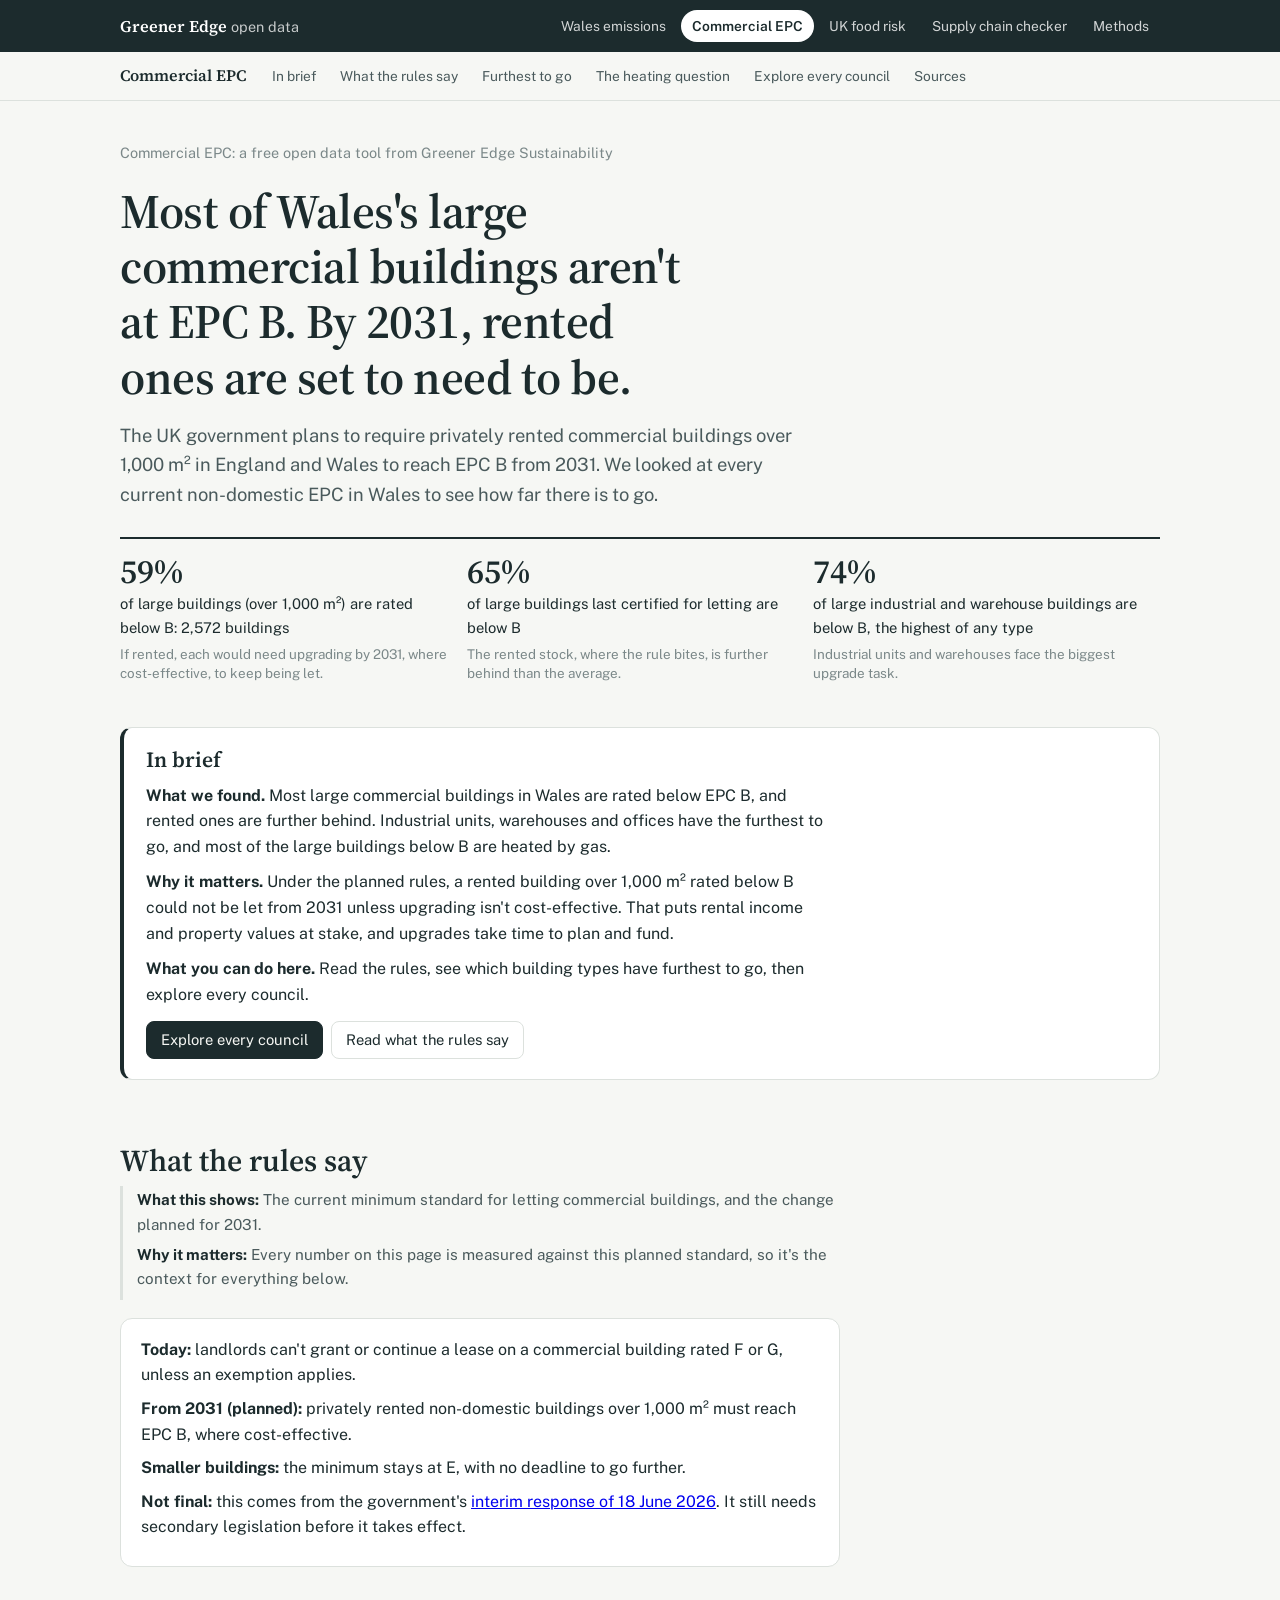
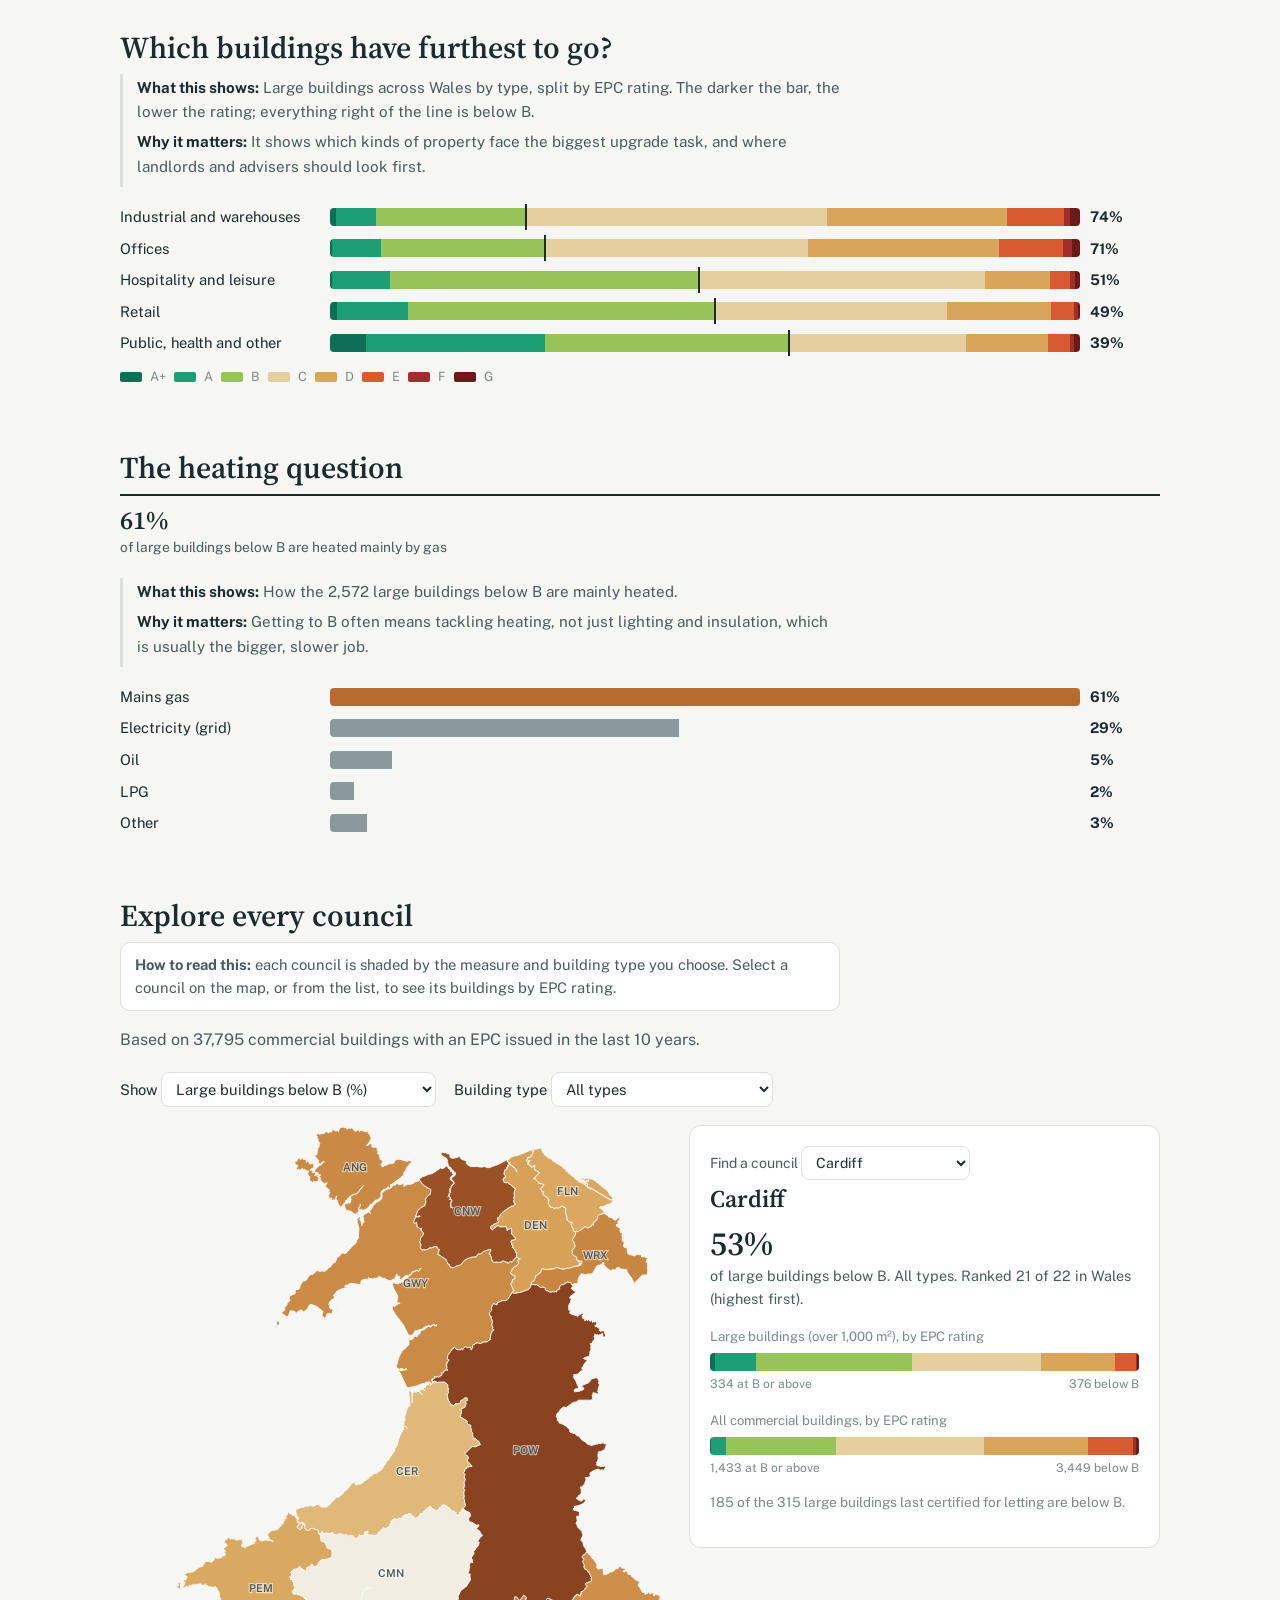
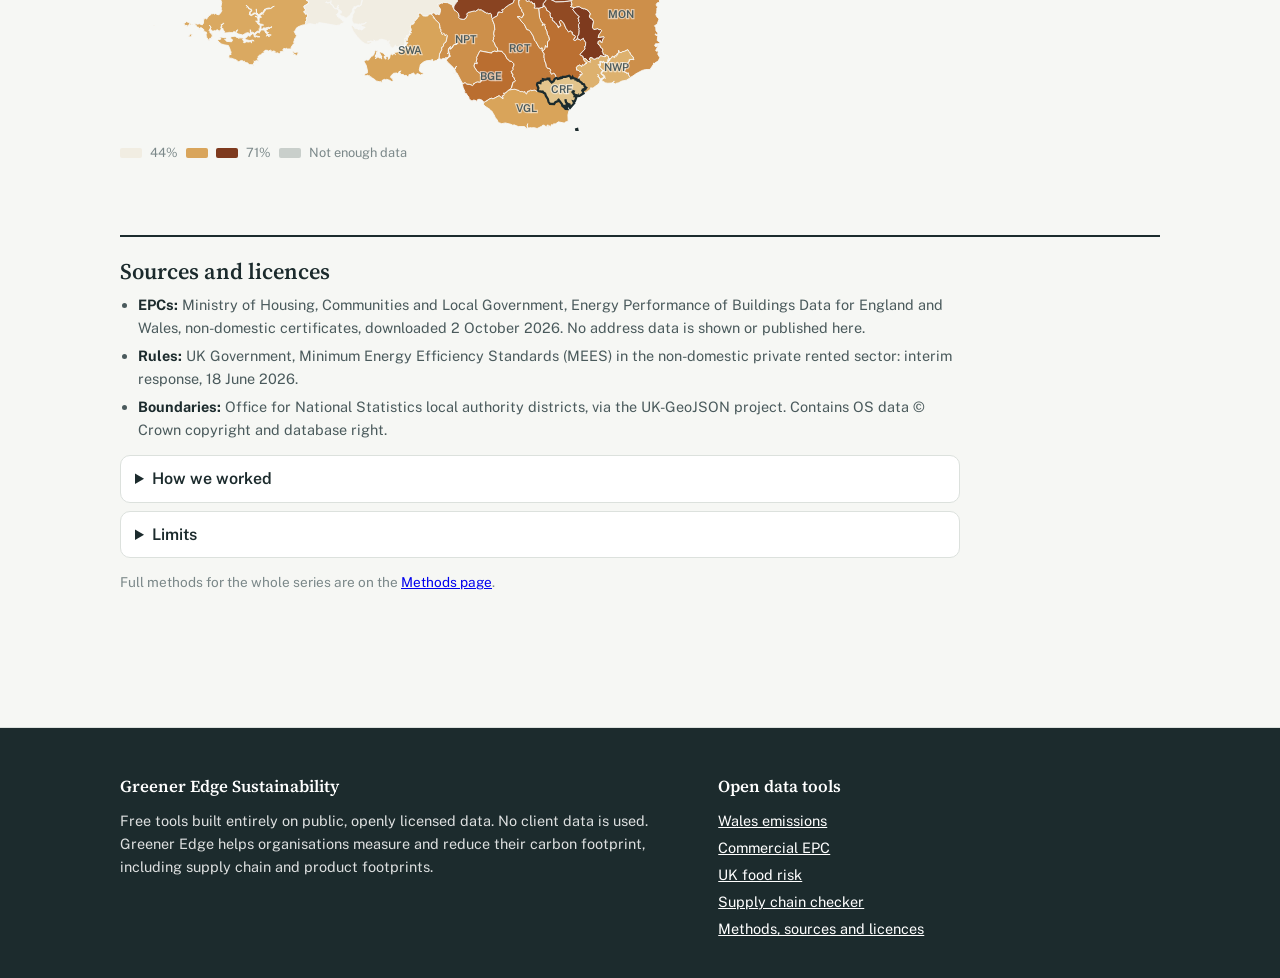
==== commit 7c5064d0: "Restructure Commercial EPC; shared Wales map; landing and Methods in family design" ====
--- a/commercial-epc/index.html
+++ b/commercial-epc/index.html
@@ -3,99 +3,62 @@
 <head>
 <meta charset="utf-8">
 <meta name="viewport" content="width=device-width, initial-scale=1, viewport-fit=cover">
-<title>Is Wales's commercial property ready for EPC B? | Greener Edge</title>
+<title>Commercial EPC: is Wales's commercial property ready for EPC B? | Greener Edge open data</title>
 <link rel="preconnect" href="https://fonts.googleapis.com">
 <link href="https://fonts.googleapis.com/css2?family=Public+Sans:wght@400;500;600&family=Source+Serif+4:opsz,wght@8..60,500;8..60,600&display=swap" rel="stylesheet">
-<style>
-:root{box-sizing:border-box;padding-top:env(safe-area-inset-top,0px);padding-bottom:env(safe-area-inset-bottom,0px);
---paper:#F6F7F4;--card:#FFFFFF;--ink:#1C2B2D;--ink2:#4A5A5C;--ink3:#7B8889;--rule:#DCE1DD;
---e0:#F1EDE2;--e1:#E6CF9F;--e2:#D9A55B;--e3:#B86B2E;--e4:#7E3A1E;--s1:#A9D3CB;--s2:#3E8C84;--focus:#2F5D8A;
---serif:"Source Serif 4",Georgia,"Times New Roman",serif;--sans:"Public Sans",system-ui,-apple-system,"Segoe UI",Arial,sans-serif}
-@media (prefers-color-scheme:dark){:root:not([data-theme="light"]){--paper:#121A1B;--card:#1A2526;--ink:#E8EDEA;--ink2:#B4C0BD;--ink3:#86938F;--rule:#2E3B3C;--e0:#2A2F2B;--focus:#8DB4DD}}
-:root[data-theme="dark"]{--paper:#121A1B;--card:#1A2526;--ink:#E8EDEA;--ink2:#B4C0BD;--ink3:#86938F;--rule:#2E3B3C;--e0:#2A2F2B;--focus:#8DB4DD}
-*,*::before,*::after{box-sizing:inherit}
-html{scroll-padding-top:env(safe-area-inset-top,0px)}
-body{margin:0;background:var(--paper);color:var(--ink);font-family:var(--sans);font-size:16px;line-height:1.6}
-main{max-width:1080px;margin:0 auto;padding:40px 20px 64px}
-h1,h2{font-family:var(--serif);font-weight:600;line-height:1.15;margin:0}
-h1{font-size:clamp(2rem,5vw,3.25rem);max-width:18ch;letter-spacing:-0.01em}
-h2{font-size:clamp(1.4rem,3vw,1.9rem);margin-bottom:8px}
-.lede{font-size:1.15rem;color:var(--ink2);max-width:62ch;margin:16px 0 0}
-.byline{font-size:.9rem;color:var(--ink3);margin:0 0 20px}
-.facts{display:grid;grid-template-columns:repeat(auto-fit,minmax(220px,1fr));gap:0;margin:36px 0 0;border-top:2px solid var(--ink)}
-.fact{padding:14px 18px 6px 0}
-.fact b{display:block;font-family:var(--serif);font-size:2rem;font-weight:600;line-height:1.1}
-.fact span{font-size:.92rem;color:var(--ink2)}
-section{margin-top:64px}
-.sub{color:var(--ink2);max-width:64ch;margin:0 0 20px}
-.controls{display:flex;flex-wrap:wrap;gap:10px 18px;align-items:center;margin:0 0 18px;font-size:.92rem}
-.seg{display:inline-flex;border:1px solid var(--rule);border-radius:8px;overflow:hidden;background:var(--card)}
-.seg button{border:0;background:none;color:var(--ink2);font:inherit;padding:7px 12px;cursor:pointer}
-.seg button[aria-pressed="true"]{background:var(--ink);color:var(--paper)}
-select{font:inherit;padding:7px 10px;border:1px solid var(--rule);border-radius:8px;background:var(--card);color:var(--ink)}
-.yr{display:inline-flex;align-items:center;gap:10px}
-.yr input{width:180px;accent-color:var(--ink)}
-.yr output{font-family:var(--serif);font-weight:600;font-size:1.2rem;min-width:3ch}
-.play{border:1px solid var(--rule);background:var(--card);color:var(--ink);border-radius:8px;padding:6px 12px;font:inherit;cursor:pointer}
-button:focus-visible,select:focus-visible,input:focus-visible,.tile:focus-visible{outline:2px solid var(--focus);outline-offset:2px}
-.explore{display:grid;grid-template-columns:minmax(0,1.15fr) minmax(0,1fr);gap:28px;align-items:start}
-@media (max-width:760px){.explore{grid-template-columns:minmax(0,1fr)}}
-.mapwrap{position:relative;max-width:560px}
-.map{width:100%;height:auto;display:block}
-.map path{stroke:var(--paper);stroke-width:1;cursor:pointer;transition:fill .35s}
-.map path:hover{stroke:var(--ink);stroke-width:1.5}
-.map path.sel{stroke:var(--ink);stroke-width:2.5}
-.map path:focus-visible{outline:none;stroke:var(--focus);stroke-width:3}
-.map text{pointer-events:none;font-size:11px;font-weight:600;fill:#1C2B2D;paint-order:stroke;stroke:rgba(255,255,255,.55);stroke-width:2.5px}
-.tip{position:absolute;pointer-events:none;background:var(--card);border:1px solid var(--rule);border-radius:8px;padding:6px 10px;font-size:.85rem;white-space:nowrap;transform:translate(-50%,-115%);display:none}
-.find{margin:0 0 12px;font-size:.88rem;color:var(--ink2)}
-.tile{aspect-ratio:1;border:0;border-radius:6px;font:inherit;cursor:pointer;display:flex;flex-direction:column;align-items:center;justify-content:center;padding:2px;transition:background-color .35s;line-height:1.15}
-.tile .ab{font-size:.78rem;font-weight:600}
-.tile .v{font-size:.68rem;opacity:.9}
-.tile[aria-pressed="true"]{box-shadow:0 0 0 2px var(--paper),0 0 0 4px var(--ink)}
-.tile.big .ab{font-size:1rem}.tile.big .v{font-size:.8rem}
-.legend{display:flex;align-items:center;gap:8px;font-size:.8rem;color:var(--ink3);margin-top:12px;flex-wrap:wrap}
-.legend i{display:inline-block;width:22px;height:10px;border-radius:2px}
-.panel{background:var(--card);border:1px solid var(--rule);border-radius:12px;padding:20px}
-.panel h3{font-family:var(--serif);font-size:1.5rem;margin:0;font-weight:600}
-.panel .big{font-family:var(--serif);font-size:2.1rem;font-weight:600;margin:6px 0 0;line-height:1.1}
-.panel .meta{color:var(--ink2);font-size:.9rem;margin:2px 0 14px}
-.stack{display:flex;height:16px;border-radius:4px;overflow:hidden;margin:6px 0 8px;background:var(--e0)}
-.keys{display:grid;grid-template-columns:repeat(2,minmax(0,1fr));gap:2px 14px;font-size:.82rem;color:var(--ink2)}
-.keys span::before{content:"";display:inline-block;width:9px;height:9px;border-radius:2px;margin-right:6px;background:var(--c)}
-.label{font-size:.82rem;color:var(--ink3);margin:16px 0 2px}
-svg text{font-family:var(--sans);fill:var(--ink2);font-size:12px}
-.drv{width:100%;overflow-x:auto}
-.note{font-size:.85rem;color:var(--ink3);max-width:72ch}
-footer{margin-top:72px;border-top:1px solid var(--rule);padding-top:20px;font-size:.88rem;color:var(--ink2)}
-footer p{max-width:78ch;margin:0 0 10px}
-footer a{color:var(--ink)}
-@media (prefers-reduced-motion:reduce){.tile{transition:none}}
-.bands{display:flex;height:18px;border-radius:4px;overflow:hidden;margin:6px 0 4px}
-.bandkey{display:flex;justify-content:space-between;font-size:.75rem;color:var(--ink3)}
-.rule{background:var(--card);border:1px solid var(--rule);border-radius:12px;padding:18px 20px;max-width:72ch}
-.rule p{margin:0 0 8px}
-.grow{display:grid;grid-template-columns:200px minmax(0,1fr) 70px;gap:10px;align-items:center;font-size:.92rem;margin:8px 0}
-@media (max-width:600px){.grow{grid-template-columns:120px minmax(0,1fr) 54px;font-size:.82rem}}
-</style>
+<link rel="stylesheet" href="../shared/ge.css?v=20261102d">
+<link rel="stylesheet" href="../assets/css/epc.css?v=20261102d">
+<meta name="description" content="59% of large commercial buildings in Wales are below EPC B, the planned 2031 standard for rented buildings over 1,000 m². Explore every council and building type. A free open data tool from Greener Edge Sustainability.">
 </head>
 <body>
+<div class="getop"><div class="getop-in"><a class="gebrand" href="../">Greener Edge <span>open data</span></a>
+<nav class="geswitch" aria-label="Greener Edge open data tools"><a href="../emissions/">Wales emissions</a><a href="../commercial-epc/" aria-current="page">Commercial EPC</a><a href="../uk-food-imports/">UK food risk</a><a href="../supply-chain-checker/">Supply chain checker</a><a href="../methods/">Methods</a></nav></div></div>
+<nav class="snav" id="snav" aria-label="On this page"><div class="snav-in"><span class="snav-t">Commercial EPC</span><span class="links">
+<a href="#inbrief">In brief</a><a href="#s-ru">What the rules say</a><a href="#s-ty">Furthest to go</a><a href="#s-fu">The heating question</a><a href="#s-ex">Explore every council</a><a href="#sources">Sources</a></span></div></nav>
 <main>
-<header>
-<p class="byline">Analysis by Greener Edge Sustainability, using official EPC register data</p>
-<h1>Most of Wales's big commercial buildings aren't at EPC B. By 2031, rented ones will need to be.</h1>
+<header class="hero hero-solo">
+<div class="hero-text">
+<p class="byline">Commercial EPC: a free open data tool from Greener Edge Sustainability</p>
+<h1>Most of Wales's large commercial buildings aren't at EPC B. By 2031, rented ones are set to need to be.</h1>
 <p class="lede">The UK government plans to require privately rented commercial buildings over 1,000 m² in England and Wales to reach EPC B from 2031. We looked at every current non-domestic EPC in Wales to see how far there is to go.</p>
-<div class="facts">
-<div class="fact"><b>59%</b><span>of large buildings (over 1,000 m²) are rated below B. That's 2,572 buildings.</span></div>
-<div class="fact"><b>65%</b><span>of large buildings last certified for letting are below B</span></div>
-<div class="fact"><b>74%</b><span>of large industrial and warehouse buildings are below B, the highest of any type</span></div>
-<div class="fact"><b>61%</b><span>of large buildings below B are heated mainly by gas</span></div>
+<div class="hnums">
+<div><b>59%</b><span>of large buildings (over 1,000 m²) are rated below B: 2,572 buildings</span><small>If rented, each would need upgrading by 2031, where cost-effective, to keep being let.</small></div>
+<div><b>65%</b><span>of large buildings last certified for letting are below B</span><small>The rented stock, where the rule bites, is further behind than the average.</small></div>
+<div><b>74%</b><span>of large industrial and warehouse buildings are below B, the highest of any type</span><small>Industrial units and warehouses face the biggest upgrade task.</small></div>
+</div>
 </div>
 </header>
+<section id="inbrief" class="inbrief solo" aria-labelledby="ibh">
+<div class="ib">
+<h2 id="ibh">In brief</h2>
+<p><b>What we found.</b> Most large commercial buildings in Wales are rated below EPC B, and rented ones are further behind. Industrial units, warehouses and offices have the furthest to go, and most of the large buildings below B are heated by gas.</p>
+<p><b>Why it matters.</b> Under the planned rules, a rented building over 1,000 m² rated below B could not be let from 2031 unless upgrading isn't cost-effective. That puts rental income and property values at stake, and upgrades take time to plan and fund.</p>
+<p><b>What you can do here.</b> Read the rules, see which building types have furthest to go, then explore every council.</p>
+<div class="start"><button class="gebtn primary" type="button" data-jump="s-ex">Explore every council</button><button class="gebtn" type="button" data-jump="s-ru">Read what the rules say</button></div>
+</div>
+</section>
+<section id="s-ru" aria-labelledby="ru">
+<h2 id="ru">What the rules say</h2><div class="cap"><p><b>What this shows:</b> The current minimum standard for letting commercial buildings, and the change planned for 2031.</p><p><b>Why it matters:</b> Every number on this page is measured against this planned standard, so it's the context for everything below.</p></div>
+<div class="rule">
+<p><b>Today:</b> landlords can't grant or continue a lease on a commercial building rated F or G, unless an exemption applies.</p>
+<p><b>From 2031 (planned):</b> privately rented non-domestic buildings over 1,000 m² must reach EPC B, where cost-effective.</p>
+<p><b>Smaller buildings:</b> the minimum stays at E, with no deadline to go further.</p>
+<p><b>Not final:</b> this comes from the government's <a href="https://www.gov.uk/government/consultations/non-domestic-private-rented-sector-minimum-energy-efficiency-standards-epc-b-implementation/outcome/minimum-energy-efficiency-standards-mees-in-the-non-domestic-private-rented-sector-interim-response">interim response of 18 June 2026</a>. It still needs secondary legislation before it takes effect.</p>
+</div>
+</section>
+<section id="s-ty" aria-labelledby="ty">
+<h2 id="ty">Which buildings have furthest to go?</h2><div class="cap"><p><b>What this shows:</b> Large buildings across Wales by type, split by EPC rating. The darker the bar, the lower the rating; everything right of the line is below B.</p><p><b>Why it matters:</b> It shows which kinds of property face the biggest upgrade task, and where landlords and advisers should look first.</p></div>
 
-<section aria-labelledby="ex">
+<div id="types"></div>
+</section>
+<section id="s-fu" aria-labelledby="fu">
+<h2 id="fu">The heating question</h2><div class="minifacts"><div><b>61%</b><span>of large buildings below B are heated mainly by gas</span></div></div><div class="cap"><p><b>What this shows:</b> How the 2,572 large buildings below B are mainly heated.</p><p><b>Why it matters:</b> Getting to B often means tackling heating, not just lighting and insulation, which is usually the bigger, slower job.</p></div>
+
+<div id="fuel"></div>
+</section>
+<section id="s-ex" aria-labelledby="ex">
 <h2 id="ex">Explore every council</h2>
-<p class="sub">Based on 37,795 commercial buildings with an EPC issued in the last 10 years. Pick a measure and building type, then select a council to see its ratings.</p>
+<p class="howto"><b>How to read this:</b> each council is shaded by the measure and building type you choose. Select a council on the map, or from the list, to see its buildings by EPC rating.</p><p class="sub">Based on 37,795 commercial buildings with an EPC issued in the last 10 years.</p>
 <div class="controls">
 <label>Show <select id="measure">
 <option value="bigPct">Large buildings below B (%)</option>
@@ -123,89 +86,30 @@
 </div>
 </div>
 </section>
-
-<section aria-labelledby="ty">
-<h2 id="ty">Which buildings have furthest to go?</h2>
-<p class="sub">Large buildings across Wales, by type. The darker the bar, the lower the rating. Everything right of the line is below B.</p>
-<div id="types"></div>
+<section id="sources" class="sources" aria-labelledby="srch">
+<h2 id="srch">Sources and licences</h2>
+<ul class="srclist">
+<li><b>EPCs:</b> Ministry of Housing, Communities and Local Government, Energy Performance of Buildings Data for England and Wales, non-domestic certificates, downloaded 2 October 2026. No address data is shown or published here.</li>
+<li><b>Rules:</b> UK Government, Minimum Energy Efficiency Standards (MEES) in the non-domestic private rented sector: interim response, 18 June 2026.</li>
+<li><b>Boundaries:</b> Office for National Statistics local authority districts, via the UK-GeoJSON project. Contains OS data © Crown copyright and database right.</li>
+</ul>
+<details class="srcd"><summary>How we worked</summary>
+<p>We kept the most recent certificate for each building, matched on property reference (UPRN) where available, otherwise on address, and counted certificates lodged in the 10 years before download as current. "Large" means a floor area over 1,000 m². "Last certified for letting" means the latest certificate was issued because the property was being let. Building types are our grouping of the register's property categories.</p>
+</details>
+<details class="srcd"><summary>Limits</summary>
+<p>The register only holds buildings that have needed an EPC, so it isn't every building in Wales. The data can't tell us which buildings are rented today, so the 2031 figures show buildings that would be in scope if rented. Certificates may be out of date where work has been done since. The 2031 standard is planned, not yet law. Figures for councils with few buildings of a type are shown as not enough data.</p>
+</details>
+<p class="note">Full methods for the whole series are on the <a href="../methods/">Methods page</a>.</p>
 </section>
-
-<section aria-labelledby="fu">
-<h2 id="fu">The heating question</h2>
-<p class="sub">How the 2,572 large buildings below B are mainly heated. Getting to B often means tackling heating, not just lighting and insulation.</p>
-<div id="fuel"></div>
-</section>
-
-<section aria-labelledby="ru">
-<h2 id="ru">What the rules say</h2>
-<div class="rule">
-<p><b>Today:</b> landlords can't grant or continue a lease on a commercial building rated F or G, unless an exemption applies.</p>
-<p><b>From 2031 (planned):</b> privately rented non-domestic buildings over 1,000 m² must reach EPC B, where cost-effective.</p>
-<p><b>Smaller buildings:</b> the minimum stays at E, with no deadline to go further.</p>
-<p><b>Not final:</b> this comes from the government's interim response of June 2026. It still needs secondary legislation, and a full response is expected.</p>
-</div>
-</section>
-
-<footer>
-<p><b>Source:</b> Ministry of Housing, Communities and Local Government, Energy Performance of Buildings Data for England and Wales, non-domestic certificates, downloaded 2 October 2026. No address data is shown or published here.</p>
-<p><b>Our working:</b> we kept the most recent certificate for each building, matched on property reference (UPRN) where available, otherwise on address. We counted certificates lodged in the last 10 years as current. "Large" means a floor area over 1,000 m². "Last certified for letting" means the latest certificate was issued because the property was being let. Building types are our grouping of the register's property categories.</p>
-<p><b>Limits:</b> the register only holds buildings that have needed an EPC, so it isn't every building in Wales. The data can't tell us which buildings are rented today, so the 2031 figures show buildings that would be in scope if rented. Certificates may be out of date where work has been done since. Figures for councils with few buildings of a type are shown as not enough data.</p>
-<p>Greener Edge Sustainability helps organisations measure and reduce their carbon footprint, including energy audits for commercial buildings.</p>
-</footer>
 </main>
-<script>const E={"la":{"ANG":{"name":"Isle of Anglesey","all":{"all":[3,77,104,267,211,112,14,10],"big":[2,11,10,21,13,2,0,0],"bigLet":[0,1,4,11,5,1,0,0]},"ret":{"all":[0,7,44,119,74,38,10,5],"big":[0,1,3,5,1,0,0,0],"bigLet":[0,1,1,2,1,0,0,0]},"off":{"all":[1,21,9,32,58,44,2,3],"big":[0,1,3,2,4,1,0,0],"bigLet":[0,0,1,1,2,1,0,0]},"hos":{"all":[0,8,34,74,36,15,1,0],"big":[0,2,3,5,1,1,0,0],"bigLet":[0,0,1,1,0,0,0,0]},"ind":{"all":[0,30,1,20,23,6,0,1],"big":[0,0,0,6,4,0,0,0],"bigLet":[0,0,0,6,2,0,0,0]},"oth":{"all":[2,11,16,22,20,9,1,1],"big":[2,7,1,3,3,0,0,0],"bigLet":[0,0,1,1,0,0,0,0]}},"GWY":{"name":"Gwynedd","all":{"all":[2,47,254,675,483,239,33,47],"big":[2,15,42,50,27,11,3,1],"bigLet":[0,3,16,14,13,3,1,1]},"ret":{"all":[0,12,93,253,207,88,10,9],"big":[0,3,13,10,6,2,0,0],"bigLet":[0,0,5,4,3,0,0,0]},"off":{"all":[0,5,40,112,100,63,10,18],"big":[0,1,1,5,5,2,2,0],"bigLet":[0,0,1,2,5,0,0,0]},"hos":{"all":[0,14,76,217,96,38,5,2],"big":[0,2,13,16,2,4,0,0],"bigLet":[0,1,5,2,0,1,0,0]},"ind":{"all":[0,1,13,38,47,23,3,6],"big":[0,1,5,11,9,2,1,1],"bigLet":[0,1,3,4,4,1,1,1]},"oth":{"all":[2,15,32,55,33,27,5,12],"big":[2,8,10,8,5,1,0,0],"bigLet":[0,1,2,2,1,1,0,0]}},"CNW":{"name":"Conwy","all":{"all":[2,41,255,664,463,288,32,36],"big":[0,7,38,62,23,7,3,2],"bigLet":[0,1,14,26,13,3,0,0]},"ret":{"all":[0,13,99,242,187,115,10,14],"big":[0,3,13,15,4,1,1,1],"bigLet":[0,1,4,6,4,0,0,0]},"off":{"all":[1,5,27,88,92,94,17,11],"big":[0,2,2,9,6,4,1,0],"bigLet":[0,0,1,3,4,2,0,0]},"hos":{"all":[0,7,75,203,100,33,2,3],"big":[0,1,8,18,4,1,0,0],"bigLet":[0,0,4,4,0,1,0,0]},"ind":{"all":[0,9,25,83,36,20,1,3],"big":[0,0,6,14,5,1,0,0],"bigLet":[0,0,2,11,4,0,0,0]},"oth":{"all":[1,7,29,48,48,26,2,5],"big":[0,1,9,6,4,0,1,1],"bigLet":[0,0,3,2,1,0,0,0]}},"DEN":{"name":"Denbighshire","all":{"all":[4,77,250,493,390,244,23,33],"big":[1,18,39,37,26,12,2,4],"bigLet":[0,1,11,12,8,3,0,1]},"ret":{"all":[0,33,93,202,161,92,5,8],"big":[0,10,11,9,5,0,1,0],"bigLet":[0,1,2,2,2,0,0,0]},"off":{"all":[2,19,74,101,106,75,8,13],"big":[0,2,7,6,8,3,1,1],"bigLet":[0,0,5,4,3,1,0,0]},"hos":{"all":[0,15,51,115,49,18,4,2],"big":[0,1,11,7,2,0,0,1],"bigLet":[0,0,2,0,1,0,0,0]},"ind":{"all":[1,0,14,45,34,26,0,6],"big":[0,0,2,7,3,4,0,1],"bigLet":[0,0,1,4,0,2,0,1]},"oth":{"all":[1,10,18,30,40,33,6,4],"big":[1,5,8,8,8,5,0,1],"bigLet":[0,0,1,2,2,0,0,0]}},"FLN":{"name":"Flintshire","all":{"all":[5,87,408,646,542,284,16,31],"big":[5,39,75,94,46,17,1,2],"bigLet":[0,9,41,57,24,10,0,1]},"ret":{"all":[0,13,130,207,156,56,5,7],"big":[0,3,26,10,6,2,0,0],"bigLet":[0,0,15,6,4,2,0,0]},"off":{"all":[0,11,67,136,181,145,5,14],"big":[0,2,10,14,5,8,0,1],"bigLet":[0,1,6,9,4,3,0,1]},"hos":{"all":[0,19,49,116,68,20,0,2],"big":[0,4,4,4,0,0,0,1],"bigLet":[0,0,2,2,0,0,0,0]},"ind":{"all":[3,23,120,151,105,44,4,5],"big":[3,20,25,59,31,6,1,0],"bigLet":[0,8,16,38,16,5,0,0]},"oth":{"all":[2,21,42,36,32,19,2,3],"big":[2,10,10,7,4,1,0,0],"bigLet":[0,0,2,2,0,0,0,0]}},"CER":{"name":"Ceredigion","all":{"all":[2,30,103,266,239,140,25,23],"big":[2,11,15,24,9,1,0,0],"bigLet":[0,1,2,8,3,0,0,0]},"ret":{"all":[1,7,36,113,79,60,2,5],"big":[1,4,5,13,2,0,0,0],"bigLet":[0,0,2,5,1,0,0,0]},"off":{"all":[0,3,10,26,36,28,6,11],"big":[0,0,1,3,2,0,0,0],"bigLet":[0,0,0,1,1,0,0,0]},"hos":{"all":[0,5,38,85,47,19,3,1],"big":[0,1,3,2,0,0,0,0],"bigLet":[0,0,0,1,0,0,0,0]},"ind":{"all":[0,2,7,32,41,16,3,1],"big":[0,1,2,5,1,0,0,0],"bigLet":[0,0,0,0,1,0,0,0]},"oth":{"all":[1,13,12,10,36,17,11,5],"big":[1,5,4,1,4,1,0,0],"bigLet":[0,1,0,1,0,0,0,0]}},"POW":{"name":"Powys","all":{"all":[6,62,198,591,524,255,37,57],"big":[0,19,29,63,39,9,0,2],"bigLet":[0,1,11,15,20,4,0,0]},"ret":{"all":[0,5,83,198,178,75,5,10],"big":[0,0,12,8,4,2,0,0],"bigLet":[0,0,6,2,2,2,0,0]},"off":{"all":[0,8,27,109,132,90,14,18],"big":[0,4,1,11,11,2,0,0],"bigLet":[0,1,1,4,8,1,0,0]},"hos":{"all":[0,13,43,137,66,17,4,2],"big":[0,1,2,10,4,1,0,0],"bigLet":[0,0,0,1,0,0,0,0]},"ind":{"all":[3,14,22,96,108,50,6,8],"big":[0,4,8,25,19,4,0,1],"bigLet":[0,0,3,7,10,1,0,0]},"oth":{"all":[3,22,23,51,40,23,8,19],"big":[0,10,6,9,1,0,0,1],"bigLet":[0,0,1,1,0,0,0,0]}},"WRX":{"name":"Wrexham","all":{"all":[2,101,279,601,394,174,16,18],"big":[2,36,58,90,44,11,4,4],"bigLet":[0,6,25,47,14,4,1,1]},"ret":{"all":[0,16,128,191,130,42,4,3],"big":[0,8,17,10,11,3,0,0],"bigLet":[0,4,4,4,3,2,0,0]},"off":{"all":[0,23,53,152,114,63,4,5],"big":[0,2,7,15,6,1,1,1],"bigLet":[0,0,3,8,2,0,0,0]},"hos":{"all":[0,12,40,104,44,10,3,1],"big":[0,3,4,8,4,1,0,0],"bigLet":[0,1,2,2,0,0,0,0]},"ind":{"all":[1,21,29,108,74,45,5,4],"big":[1,9,17,50,20,6,3,2],"bigLet":[0,1,12,28,9,2,1,1]},"oth":{"all":[1,29,29,46,32,14,0,5],"big":[1,14,13,7,3,0,0,1],"bigLet":[0,0,4,5,0,0,0,0]}},"PEM":{"name":"Pembrokeshire","all":{"all":[10,55,274,549,325,190,22,24],"big":[3,19,31,42,19,6,1,3],"bigLet":[1,0,8,21,8,4,0,0]},"ret":{"all":[0,13,111,237,131,64,4,4],"big":[0,2,11,9,7,0,0,1],"bigLet":[0,0,2,2,4,0,0,0]},"off":{"all":[1,7,38,97,79,74,10,10],"big":[0,2,4,8,2,2,0,1],"bigLet":[0,0,3,7,2,2,0,0]},"hos":{"all":[1,14,92,152,44,16,3,1],"big":[1,5,7,12,1,0,0,0],"bigLet":[1,0,0,7,0,0,0,0]},"ind":{"all":[2,3,7,26,40,18,0,2],"big":[0,1,2,6,6,2,0,1],"bigLet":[0,0,2,3,2,1,0,0]},"oth":{"all":[6,18,26,37,31,18,5,7],"big":[2,9,7,7,3,2,1,0],"bigLet":[0,0,1,2,0,1,0,0]}},"CMN":{"name":"Carmarthenshire","all":{"all":[3,129,351,662,480,278,44,51],"big":[1,29,88,45,33,13,1,2],"bigLet":[0,1,32,14,15,2,0,0]},"ret":{"all":[0,37,145,302,181,105,19,13],"big":[0,8,32,13,6,2,0,0],"bigLet":[0,0,10,5,4,1,0,0]},"off":{"all":[1,22,37,71,102,74,9,19],"big":[0,3,5,6,7,5,0,0],"bigLet":[0,0,1,1,4,0,0,0]},"hos":{"all":[0,17,98,178,90,24,6,3],"big":[0,5,14,5,2,0,1,0],"bigLet":[0,1,3,1,0,0,0,0]},"ind":{"all":[1,24,35,47,69,50,2,8],"big":[1,3,20,13,15,5,0,2],"bigLet":[0,0,14,3,7,1,0,0]},"oth":{"all":[1,29,36,64,38,25,8,8],"big":[0,10,17,8,3,1,0,0],"bigLet":[0,0,4,4,0,0,0,0]}},"SWA":{"name":"Swansea","all":{"all":[13,106,610,983,624,248,19,37],"big":[1,31,115,120,64,15,1,3],"bigLet":[0,4,55,49,22,10,0,2]},"ret":{"all":[0,39,275,409,215,73,6,8],"big":[0,8,36,35,13,2,0,1],"bigLet":[0,1,17,14,5,2,0,1]},"off":{"all":[12,25,66,140,152,92,3,17],"big":[0,6,12,19,18,3,1,0],"bigLet":[0,0,9,10,5,1,0,0]},"hos":{"all":[0,15,156,212,92,30,1,0],"big":[0,0,24,10,3,0,0,0],"bigLet":[0,0,9,5,1,0,0,0]},"ind":{"all":[0,5,57,137,103,36,2,4],"big":[0,3,23,36,18,6,0,2],"bigLet":[0,1,12,13,5,3,0,1]},"oth":{"all":[1,22,56,85,62,17,7,8],"big":[1,14,20,20,12,4,0,0],"bigLet":[0,2,8,7,6,4,0,0]}},"NPT":{"name":"Neath Port Talbot","all":{"all":[9,49,253,472,376,197,24,25],"big":[3,16,58,66,36,10,2,3],"bigLet":[0,1,30,31,20,4,0,1]},"ret":{"all":[1,6,94,185,152,71,7,4],"big":[1,1,10,10,6,1,0,0],"bigLet":[0,0,7,4,3,0,0,0]},"off":{"all":[7,10,14,60,68,50,8,11],"big":[1,1,2,14,7,5,0,1],"bigLet":[0,0,1,7,3,2,0,0]},"hos":{"all":[0,7,47,91,55,20,3,2],"big":[0,2,6,7,4,0,0,0],"bigLet":[0,0,2,5,2,0,0,0]},"ind":{"all":[1,6,39,80,63,37,4,3],"big":[1,1,11,27,18,4,1,1],"bigLet":[0,0,9,13,11,2,0,1]},"oth":{"all":[0,20,59,56,38,19,2,5],"big":[0,11,29,8,1,0,1,1],"bigLet":[0,1,11,2,1,0,0,0]}},"RCT":{"name":"Rhondda Cynon Taf","all":{"all":[12,95,436,948,744,289,29,38],"big":[10,31,64,93,60,20,1,2],"bigLet":[0,3,25,49,22,8,1,0]},"ret":{"all":[2,16,142,374,303,119,12,10],"big":[2,7,21,13,5,4,0,0],"bigLet":[0,1,7,4,1,1,0,0]},"off":{"all":[0,31,56,119,136,64,10,11],"big":[0,4,9,17,17,2,0,1],"bigLet":[0,1,7,8,6,1,0,0]},"hos":{"all":[0,12,72,142,81,35,5,5],"big":[0,2,7,8,1,0,1,0],"bigLet":[0,1,2,5,0,0,1,0]},"ind":{"all":[0,12,127,235,158,49,1,5],"big":[0,3,15,41,28,13,0,0],"bigLet":[0,0,7,29,13,6,0,0]},"oth":{"all":[10,24,39,78,66,22,1,7],"big":[8,15,12,14,9,1,0,1],"bigLet":[0,0,2,3,2,0,0,0]}},"MER":{"name":"Merthyr Tydfil","all":{"all":[1,28,106,281,167,48,17,5],"big":[1,6,25,31,15,3,1,0],"bigLet":[0,1,7,14,11,1,1,0]},"ret":{"all":[0,7,49,129,77,14,4,1],"big":[0,3,11,10,6,1,1,0],"bigLet":[0,1,4,5,5,0,1,0]},"off":{"all":[0,8,10,42,29,15,5,2],"big":[0,1,4,6,1,0,0,0],"bigLet":[0,0,0,4,1,0,0,0]},"hos":{"all":[0,8,25,54,19,5,3,1],"big":[0,1,4,2,1,0,0,0],"bigLet":[0,0,1,0,1,0,0,0]},"ind":{"all":[0,0,12,41,23,7,2,1],"big":[0,0,2,11,6,1,0,0],"bigLet":[0,0,1,4,4,0,0,0]},"oth":{"all":[1,5,10,15,19,7,3,0],"big":[1,1,4,2,1,1,0,0],"bigLet":[0,0,1,1,0,1,0,0]}},"BGW":{"name":"Blaenau Gwent","all":{"all":[4,31,137,301,257,126,9,15],"big":[4,5,24,43,26,5,0,0],"bigLet":[0,0,9,18,10,4,0,0]},"ret":{"all":[1,4,51,112,69,34,3,4],"big":[1,1,6,5,4,1,0,0],"bigLet":[0,0,1,1,2,0,0,0]},"off":{"all":[0,12,3,24,42,29,1,6],"big":[0,1,0,6,5,0,0,0],"bigLet":[0,0,0,3,2,0,0,0]},"hos":{"all":[0,5,34,50,26,10,2,1],"big":[0,0,2,3,0,0,0,0],"bigLet":[0,0,1,0,0,0,0,0]},"ind":{"all":[2,3,37,85,94,45,1,2],"big":[2,0,10,24,15,4,0,0],"bigLet":[0,0,6,14,6,4,0,0]},"oth":{"all":[1,7,12,30,26,8,2,2],"big":[1,3,6,5,2,0,0,0],"bigLet":[0,0,1,0,0,0,0,0]}},"TOF":{"name":"Torfaen","all":{"all":[4,28,211,432,299,181,14,5],"big":[3,12,31,72,27,12,3,1],"bigLet":[1,2,19,41,17,5,0,0]},"ret":{"all":[2,8,70,156,100,28,5,1],"big":[1,1,7,10,3,0,0,0],"bigLet":[1,0,6,6,1,0,0,0]},"off":{"all":[0,1,26,60,73,75,5,2],"big":[0,0,4,11,9,1,2,0],"bigLet":[0,0,2,5,6,1,0,0]},"hos":{"all":[0,2,33,60,35,10,2,0],"big":[0,1,2,2,1,1,0,0],"bigLet":[0,1,2,1,0,0,0,0]},"ind":{"all":[0,3,67,134,68,62,1,2],"big":[0,3,12,46,12,10,1,1],"bigLet":[0,1,7,29,10,4,0,0]},"oth":{"all":[2,14,15,22,23,6,1,0],"big":[2,7,6,3,2,0,0,0],"bigLet":[0,0,2,0,0,0,0,0]}},"MON":{"name":"Monmouthshire","all":{"all":[6,25,180,404,260,132,12,18],"big":[1,7,30,35,18,4,1,0],"bigLet":[0,2,10,12,8,2,1,0]},"ret":{"all":[1,5,76,169,111,42,3,3],"big":[0,0,5,10,3,0,1,0],"bigLet":[0,0,2,3,2,0,1,0]},"off":{"all":[1,3,26,56,53,47,3,7],"big":[0,1,5,4,3,0,0,0],"bigLet":[0,1,2,3,1,0,0,0]},"hos":{"all":[0,6,42,84,31,6,1,1],"big":[0,0,4,4,0,0,0,0],"bigLet":[0,0,0,1,0,0,0,0]},"ind":{"all":[1,2,22,56,44,22,2,4],"big":[0,2,10,11,11,4,0,0],"bigLet":[0,1,6,4,5,2,0,0]},"oth":{"all":[3,9,14,39,21,15,3,3],"big":[1,4,6,6,1,0,0,0],"bigLet":[0,0,0,1,0,0,0,0]}},"BGE":{"name":"Bridgend","all":{"all":[3,71,330,618,399,214,24,15],"big":[0,14,47,66,33,8,1,2],"bigLet":[0,4,21,31,16,6,0,1]},"ret":{"all":[1,20,136,279,167,70,12,4],"big":[0,3,14,15,2,0,0,0],"bigLet":[0,2,3,3,0,0,0,0]},"off":{"all":[0,18,54,73,77,54,6,2],"big":[0,0,9,11,12,4,0,0],"bigLet":[0,0,5,6,7,4,0,0]},"hos":{"all":[0,9,57,104,43,18,2,2],"big":[0,0,2,6,0,0,0,0],"bigLet":[0,0,2,3,0,0,0,0]},"ind":{"all":[0,7,48,116,81,61,2,7],"big":[0,3,15,26,18,2,0,2],"bigLet":[0,1,8,15,9,1,0,1]},"oth":{"all":[2,17,35,46,31,11,2,0],"big":[0,8,7,8,1,2,1,0],"bigLet":[0,1,3,4,0,1,0,0]}},"VGL":{"name":"Vale of Glamorgan","all":{"all":[6,90,291,500,383,190,15,9],"big":[4,12,34,50,10,8,1,0],"bigLet":[0,0,18,29,6,3,0,0]},"ret":{"all":[0,14,138,210,140,48,4,1],"big":[0,0,13,8,1,2,0,0],"bigLet":[0,0,5,2,0,0,0,0]},"off":{"all":[1,13,27,73,75,68,7,4],"big":[1,1,0,10,4,0,0,0],"bigLet":[0,0,0,7,4,0,0,0]},"hos":{"all":[0,4,54,92,58,27,1,1],"big":[0,0,8,10,0,2,0,0],"bigLet":[0,0,5,6,0,0,0,0]},"ind":{"all":[0,36,45,74,60,27,3,1],"big":[0,1,7,14,3,3,1,0],"bigLet":[0,0,5,11,1,2,0,0]},"oth":{"all":[5,23,27,51,50,20,0,2],"big":[3,10,6,8,2,1,0,0],"bigLet":[0,0,3,3,1,1,0,0]}},"CRF":{"name":"Cardiff","all":{"all":[9,175,1249,1687,1187,504,32,39],"big":[7,68,259,214,123,34,2,3],"bigLet":[1,8,121,97,70,18,0,0]},"ret":{"all":[0,41,495,642,431,177,11,11],"big":[0,19,66,46,22,4,0,0],"bigLet":[0,2,35,22,16,3,0,0]},"off":{"all":[1,44,242,347,285,136,10,14],"big":[0,15,61,65,45,17,1,0],"bigLet":[0,3,24,28,25,5,0,0]},"hos":{"all":[0,22,265,329,175,65,3,5],"big":[0,4,43,28,9,1,0,1],"bigLet":[0,3,11,7,2,0,0,0]},"ind":{"all":[1,13,137,259,193,81,2,6],"big":[1,4,36,45,35,10,1,2],"bigLet":[1,0,24,24,19,9,0,0]},"oth":{"all":[7,55,110,110,103,45,6,3],"big":[6,26,53,30,12,2,0,0],"bigLet":[0,0,27,16,8,1,0,0]}},"CAE":{"name":"Caerphilly","all":{"all":[5,37,379,697,539,266,24,20],"big":[2,10,68,83,40,16,3,1],"bigLet":[0,2,27,33,17,7,0,0]},"ret":{"all":[1,10,169,238,178,54,6,3],"big":[1,0,15,9,1,1,0,0],"bigLet":[0,0,4,3,0,0,0,0]},"off":{"all":[0,1,41,126,124,86,8,8],"big":[0,0,11,18,5,5,1,0],"bigLet":[0,0,5,11,1,2,0,0]},"hos":{"all":[0,3,46,114,58,28,4,2],"big":[0,1,9,3,1,0,1,0],"bigLet":[0,1,3,2,1,0,0,0]},"ind":{"all":[0,9,82,158,132,81,4,6],"big":[0,6,22,38,29,9,1,1],"bigLet":[0,1,11,16,14,5,0,0]},"oth":{"all":[4,14,41,61,47,17,2,1],"big":[1,3,11,15,4,1,0,0],"bigLet":[0,0,4,1,1,0,0,0]}},"NWP":{"name":"Newport","all":{"all":[8,59,439,685,449,220,21,45],"big":[7,22,89,82,52,12,0,4],"bigLet":[0,4,46,40,24,4,0,1]},"ret":{"all":[2,20,191,247,183,69,6,3],"big":[2,3,31,15,11,1,0,0],"bigLet":[0,2,14,8,3,0,0,0]},"off":{"all":[0,8,58,118,93,66,10,28],"big":[0,3,13,17,18,2,0,2],"bigLet":[0,2,10,6,6,0,0,0]},"hos":{"all":[0,11,83,129,54,21,3,2],"big":[0,1,14,11,1,1,0,0],"bigLet":[0,0,9,4,0,0,0,0]},"ind":{"all":[2,10,67,139,87,45,1,8],"big":[2,8,20,35,21,7,0,2],"bigLet":[0,0,11,21,14,4,0,1]},"oth":{"all":[4,10,40,52,32,19,1,4],"big":[3,7,11,4,1,1,0,0],"bigLet":[0,0,2,1,1,0,0,0]}}},"fuel":{"Mains gas":1579,"Electricity (grid)":734,"Oil":130,"LPG":51,"Other":78},"grpBig":{"ret":[9,88,378,288,129,29,4,3],"off":[2,52,171,277,200,67,10,8],"hos":[1,37,194,181,41,13,3,3],"ind":[11,73,270,550,327,103,10,19],"oth":[38,188,256,187,86,24,4,6]},"bands":["A+","A","B","C","D","E","F","G"]};
-const G={"w":600,"h":671.0,"p":{"ANG":{"d":"M325.8,39.1L325.4,38.8L325.8,38.0L327.8,37.2L325.8,39.1ZM208.8,34.2L206.9,35.9L204.0,36.1L203.0,38.1L203.5,38.6L204.1,37.9L207.1,39.5L207.7,37.9L208.6,38.5L208.1,39.4L208.7,39.5L206.8,39.8L206.4,41.7L207.6,40.0L208.5,40.1L208.4,40.7L210.0,41.5L209.5,42.2L210.4,43.3L211.5,43.4L211.8,42.5L213.1,42.3L214.1,42.8L214.4,43.7L215.6,43.8L214.9,44.4L214.8,46.4L215.8,47.4L214.5,47.0L213.8,47.4L213.6,48.2L212.2,48.1L212.0,48.6L212.9,48.6L213.1,49.5L210.9,49.6L210.7,49.9L211.5,50.0L210.6,50.9L211.7,49.9L213.0,49.8L213.3,50.5L213.9,50.2L214.2,50.6L213.2,52.3L213.7,52.1L213.8,53.1L214.1,52.2L214.8,52.2L214.8,52.7L216.0,52.3L217.3,53.2L216.6,53.7L217.0,55.0L215.3,56.1L218.9,55.1L220.2,55.9L218.0,56.7L219.6,57.5L220.8,59.1L220.7,60.1L219.6,59.6L220.3,61.0L221.7,61.1L221.3,62.0L219.9,61.5L219.3,61.9L219.6,62.3L217.2,62.9L216.9,62.5L216.7,63.5L216.0,63.7L215.1,63.3L215.3,62.4L214.7,62.1L214.0,63.7L214.0,63.1L213.1,63.6L211.4,62.0L210.6,62.3L209.9,61.6L210.3,61.3L209.7,61.0L210.7,60.2L210.1,59.6L210.8,58.4L209.9,57.7L210.3,57.1L209.4,56.9L209.6,56.2L208.4,56.3L208.8,55.1L207.5,54.2L208.1,53.0L208.7,53.1L208.2,52.1L209.3,51.8L209.1,51.0L208.3,50.6L207.7,51.2L206.9,50.2L206.5,50.7L205.5,50.0L204.9,50.4L205.2,49.3L204.6,49.1L202.5,49.5L202.3,48.1L201.7,48.7L200.7,48.6L200.6,49.6L199.6,49.5L199.3,50.3L197.6,48.9L196.2,50.1L196.3,49.7L195.4,49.4L195.9,48.6L195.0,48.0L196.9,46.4L197.2,45.7L196.7,45.1L197.2,44.7L196.5,44.0L195.2,44.4L194.5,44.1L194.7,43.5L193.7,42.0L192.6,42.0L193.4,41.9L194.2,40.6L195.5,40.5L196.0,39.9L196.7,38.6L196.2,36.8L199.0,37.2L199.4,38.0L200.3,38.0L202.1,36.7L202.9,37.4L204.2,35.9L206.9,35.8L208.8,34.2ZM247.7,2.3L248.4,3.1L251.3,2.7L251.0,4.2L251.8,4.8L252.9,4.2L253.2,3.2L255.9,3.7L256.4,3.1L257.4,3.8L258.6,3.8L258.8,4.1L258.3,4.5L258.9,4.7L259.1,5.8L261.0,7.0L261.9,6.3L263.8,6.0L264.5,5.3L265.9,6.2L265.3,7.3L265.8,6.4L267.1,5.6L267.3,6.1L268.9,6.2L271.5,7.4L271.6,6.9L272.7,7.0L273.6,8.0L274.2,7.5L273.9,5.9L274.7,6.0L275.5,8.1L275.2,9.3L277.3,10.9L277.0,12.1L278.1,13.1L278.3,14.7L276.7,18.7L273.1,23.2L274.0,22.2L274.0,22.8L274.7,23.0L276.9,21.1L276.1,19.4L277.7,19.9L277.7,20.6L278.8,21.4L279.3,22.3L279.2,24.4L280.8,24.9L282.1,24.3L282.1,24.7L283.3,24.7L284.5,25.6L286.1,25.4L286.1,26.1L284.9,27.1L284.9,28.5L285.9,28.9L286.4,29.9L285.3,30.9L286.1,32.2L287.1,31.7L288.3,38.0L291.2,39.6L290.6,42.5L289.8,42.9L289.2,44.6L290.0,45.4L291.8,45.7L291.2,46.7L292.2,45.2L295.0,44.7L297.6,43.2L303.2,42.5L304.9,39.4L308.2,37.9L312.2,38.4L313.5,39.3L313.9,39.0L317.6,40.2L320.5,39.3L322.8,40.5L323.5,40.2L323.8,40.7L322.7,42.5L320.6,43.2L320.1,45.7L318.8,45.9L317.6,47.2L316.7,50.3L314.7,52.3L314.5,56.1L312.4,56.8L311.4,58.3L311.8,58.9L310.8,58.9L307.1,61.3L300.9,66.1L300.1,65.6L300.0,68.1L300.7,68.0L300.0,68.1L299.4,69.8L298.8,69.9L298.0,69.2L297.7,69.6L297.9,68.5L296.4,69.0L294.8,71.1L291.5,71.6L289.2,75.1L289.3,79.0L288.2,80.8L288.4,81.4L287.6,81.3L286.0,82.7L283.1,83.5L279.0,87.5L277.4,88.1L275.7,91.1L272.4,93.5L268.6,94.9L267.2,94.5L268.5,93.0L266.7,94.0L264.2,93.5L265.5,90.7L266.6,89.8L266.1,89.0L266.5,88.0L266.0,87.9L266.5,89.9L265.4,90.7L264.1,93.2L265.0,94.2L264.7,95.4L262.9,97.9L261.3,98.1L263.2,97.8L264.9,99.5L266.1,100.0L265.8,99.7L266.4,99.7L266.5,100.6L263.2,99.4L260.6,99.1L256.2,95.8L252.6,94.7L250.8,95.2L251.1,96.3L249.4,98.1L249.6,96.6L250.8,94.9L248.4,88.5L249.0,87.8L250.7,87.6L251.1,86.8L252.2,87.0L253.2,86.3L254.9,86.7L256.3,82.5L255.0,79.7L258.2,77.4L262.9,75.9L269.7,67.1L262.9,75.9L258.1,77.4L253.0,80.7L251.8,82.9L250.1,83.8L249.8,85.7L247.2,88.0L246.6,89.7L243.7,91.4L244.2,89.9L243.2,89.7L243.4,89.0L242.8,89.4L242.4,88.3L241.9,88.4L242.2,87.3L241.8,87.0L241.9,86.4L241.1,86.3L240.8,83.5L239.1,81.9L240.4,78.5L239.0,81.5L239.1,82.5L237.3,83.2L236.2,83.0L235.2,84.1L234.4,83.0L235.1,81.8L234.8,81.1L233.8,81.8L234.2,80.8L232.8,81.4L231.6,80.9L231.2,77.8L233.0,74.3L231.5,74.6L231.4,73.7L232.2,73.0L231.7,71.8L229.2,69.2L228.0,69.7L227.7,68.2L228.4,66.2L227.9,64.5L228.9,64.9L229.0,64.4L229.9,64.2L229.0,64.3L228.8,64.9L227.9,64.4L228.1,66.3L227.3,65.2L225.3,64.7L224.6,63.3L221.4,60.6L222.8,59.0L220.5,57.5L221.6,55.4L222.4,55.7L221.6,54.6L221.0,55.7L220.4,55.7L220.0,54.5L219.3,54.4L219.7,53.4L219.4,52.8L218.5,53.2L218.2,52.5L217.8,52.9L217.5,52.2L216.5,52.4L215.8,51.5L216.1,50.5L215.3,51.2L214.9,50.2L216.0,50.3L215.9,49.6L217.3,48.7L215.8,47.4L217.6,48.1L220.4,45.5L220.6,43.9L221.2,44.8L223.1,44.3L224.0,42.0L224.7,41.9L225.1,41.0L226.0,41.4L226.5,41.1L226.1,41.4L224.9,40.4L224.7,41.7L223.5,41.7L222.4,43.2L221.0,43.4L220.8,42.8L221.4,42.7L220.9,42.7L220.8,43.4L220.1,43.6L220.2,44.4L219.8,44.3L219.2,43.9L220.0,41.8L220.1,38.8L218.5,38.2L218.1,36.2L216.0,35.8L216.4,34.9L215.7,34.0L216.2,33.1L217.6,33.4L218.6,32.1L218.2,31.1L219.1,29.8L218.5,29.0L219.4,27.4L218.7,26.7L219.4,26.1L219.1,25.6L220.3,25.0L221.5,20.1L220.9,19.2L219.9,18.9L219.9,17.5L219.0,16.5L219.7,15.2L218.1,14.3L218.6,13.5L217.8,13.4L218.6,13.3L218.5,12.3L217.4,11.7L217.6,10.7L219.5,9.3L220.0,9.6L220.2,9.2L220.6,10.0L221.6,10.4L223.0,9.5L225.1,9.7L225.9,9.2L226.5,9.7L226.8,7.9L228.4,7.7L230.4,6.1L229.4,7.8L231.0,8.7L231.6,8.7L232.5,7.2L234.0,8.0L234.0,7.6L235.0,7.4L234.6,6.7L235.3,5.4L236.4,5.6L236.8,4.4L238.1,4.6L237.3,5.6L238.9,6.2L238.9,6.8L241.3,6.3L242.4,7.4L242.9,6.5L241.8,5.8L243.3,4.7L242.2,4.2L244.0,3.6L244.0,3.0L245.2,2.5L246.8,2.7L246.5,2.1L247.2,1.8L247.7,2.3Z","cx":260.1,"cy":48.3},"GWY":{"d":"M174.2,217.2L176.9,218.0L176.8,220.3L175.7,222.2L173.5,222.1L173.7,223.5L172.5,224.9L172.5,223.0L173.8,221.2L173.6,218.0L174.2,217.2ZM238.4,208.1L237.9,207.6L238.2,206.3L238.4,208.1ZM240.7,205.4L240.3,205.8L239.4,205.2L239.9,204.6L240.7,205.4ZM316.1,170.2L315.6,171.0L315.1,170.6L315.3,169.8L316.1,170.2ZM332.2,61.0L335.9,66.4L342.0,70.2L343.6,70.6L344.6,71.9L343.9,76.7L343.1,77.6L341.5,78.2L338.7,82.2L339.1,85.3L337.7,89.7L333.5,91.6L330.2,95.1L327.8,101.2L330.0,101.3L332.1,100.6L332.7,101.2L330.6,102.1L327.6,101.3L328.1,102.0L326.4,104.7L325.6,107.2L326.0,108.8L327.6,108.6L328.4,107.8L329.0,108.1L328.6,108.8L329.4,110.4L329.1,112.7L329.9,112.7L332.5,114.9L334.4,114.4L333.5,117.0L334.5,117.2L336.3,119.4L336.0,121.9L333.2,125.5L333.1,128.2L332.3,129.6L333.8,133.1L333.1,134.9L333.1,136.4L334.7,138.4L339.1,138.3L342.3,137.0L343.6,135.9L345.4,136.2L346.8,135.3L348.2,135.3L348.7,134.5L351.9,135.2L352.5,137.6L354.1,138.1L352.3,143.5L354.8,144.3L355.7,145.4L361.7,149.2L361.6,150.2L363.2,152.7L363.4,154.1L364.8,154.2L365.8,156.9L368.9,158.3L371.2,157.6L371.9,156.6L377.5,155.1L381.5,150.2L384.4,148.4L390.6,146.2L394.8,146.1L396.8,142.8L399.4,142.9L404.3,139.4L405.5,139.5L407.2,138.5L409.9,137.9L411.3,138.1L411.3,138.6L409.1,143.2L409.8,142.9L410.8,144.0L410.6,145.2L411.3,145.4L412.0,149.1L413.0,151.3L414.6,152.4L417.1,151.7L419.3,152.4L420.8,151.9L422.4,152.2L424.4,150.4L428.1,152.1L429.5,151.8L429.5,152.9L430.2,153.1L433.1,151.1L434.5,151.8L436.7,148.9L439.3,146.6L439.7,147.0L441.3,146.9L442.2,148.3L443.2,147.8L443.7,148.1L443.1,148.2L441.3,150.4L441.7,153.8L438.8,156.5L437.8,156.7L434.9,159.8L434.3,160.5L434.6,161.5L432.8,163.5L433.6,164.9L434.5,164.8L434.5,165.7L436.7,167.0L437.8,166.9L438.0,167.8L437.5,168.8L437.9,170.4L435.0,171.6L434.7,174.4L433.1,175.8L436.4,183.8L434.5,185.7L430.0,193.3L427.6,194.8L424.4,194.6L417.9,197.2L418.3,198.4L417.6,199.5L413.9,197.9L411.8,202.4L411.9,205.4L409.5,208.3L410.0,211.2L411.9,212.4L411.4,213.9L413.1,217.9L412.3,220.9L412.6,223.1L413.5,224.1L412.9,225.7L413.5,226.7L414.4,226.7L414.5,227.1L414.0,227.9L412.9,228.2L411.4,231.1L410.3,236.7L410.9,237.9L408.4,238.9L407.3,240.4L401.6,240.8L401.4,241.6L400.0,242.3L397.9,241.8L397.5,242.2L396.2,241.4L395.8,242.0L395.1,241.9L395.3,241.4L394.5,241.6L392.7,243.8L392.0,243.4L390.7,245.2L391.1,246.8L390.1,247.3L390.2,248.3L389.5,249.0L388.5,248.7L389.1,247.9L388.0,246.4L384.3,246.7L382.7,245.6L380.4,248.0L379.9,249.4L378.3,248.2L377.8,249.2L373.9,249.0L372.5,248.5L371.0,246.6L369.9,246.7L369.6,248.0L367.9,248.4L368.2,249.4L367.5,249.6L363.4,255.5L362.8,258.7L363.2,259.7L364.7,260.3L364.6,261.4L362.4,262.7L362.9,264.7L361.5,265.4L362.6,268.4L361.8,269.7L363.0,270.6L363.2,272.2L361.8,271.7L359.8,272.1L358.4,274.8L356.5,274.5L357.0,276.1L356.4,277.7L355.6,277.7L355.5,277.2L355.1,277.7L354.7,278.9L355.0,279.4L354.1,279.1L353.2,279.6L351.6,278.9L349.8,279.4L348.0,278.5L348.7,278.9L348.8,280.3L346.9,281.6L345.9,281.4L345.5,283.3L346.1,284.2L346.2,285.8L345.5,287.1L344.4,286.6L343.8,284.9L342.4,285.1L342.0,284.6L342.4,285.2L341.2,285.4L339.7,284.9L337.5,286.6L334.6,286.8L329.1,289.2L319.8,291.2L317.8,290.6L310.9,275.7L308.3,271.3L306.7,269.7L307.1,269.5L311.2,272.4L313.8,271.9L313.7,271.1L314.9,271.7L316.9,271.6L317.5,270.6L316.8,269.5L317.1,270.3L316.7,271.1L315.8,270.9L314.8,271.5L312.4,269.7L309.8,270.6L308.9,270.1L309.3,270.5L308.7,270.6L306.7,269.2L306.3,267.7L309.1,257.6L313.0,249.8L315.3,248.6L317.4,246.1L320.4,243.7L320.1,236.8L321.9,234.5L322.2,234.7L321.2,236.6L320.4,237.5L321.4,237.7L321.6,238.3L325.4,236.7L324.3,235.0L326.9,234.7L328.6,232.8L329.1,234.0L328.8,234.6L329.5,235.3L329.0,234.9L330.0,233.0L331.9,231.9L333.9,227.8L337.6,226.7L341.8,222.9L344.1,224.1L345.1,222.8L348.1,221.1L348.6,222.5L349.4,222.3L350.3,222.8L350.8,222.6L349.5,222.2L350.3,222.5L350.2,222.0L351.5,221.4L350.2,221.9L350.1,222.5L349.7,222.0L348.8,222.5L348.3,221.1L347.6,221.1L345.1,222.3L344.3,223.6L343.1,222.0L343.9,223.3L341.7,222.3L340.1,223.2L338.5,223.3L334.4,226.7L333.9,226.4L332.7,226.9L332.5,226.1L331.8,227.5L331.2,227.1L330.9,227.5L331.6,227.4L330.6,227.9L327.1,228.3L327.2,227.8L324.8,232.5L321.0,233.4L321.4,234.2L320.1,233.7L320.9,233.2L319.8,232.9L314.1,221.5L305.4,210.1L302.0,204.5L301.6,202.1L305.4,198.5L306.3,198.6L305.2,198.9L304.0,201.1L305.3,200.7L305.3,199.6L305.7,200.1L308.0,198.7L308.2,197.1L310.4,198.4L309.8,197.3L308.6,196.7L306.7,197.3L306.1,198.2L308.1,191.3L306.9,187.5L303.2,180.8L301.9,176.9L302.4,175.6L303.7,174.6L304.2,174.9L305.3,174.1L305.6,174.5L304.7,175.3L307.4,175.9L308.8,175.9L309.8,175.0L314.5,173.8L315.3,174.1L315.3,174.9L316.0,173.2L317.1,172.5L315.8,173.1L315.9,173.8L314.6,173.3L316.0,172.2L316.0,171.2L316.9,170.7L316.6,170.0L317.8,169.3L318.2,169.9L318.1,169.2L319.4,168.7L318.9,168.8L319.0,168.3L319.9,168.3L320.7,166.8L323.0,165.7L324.0,163.1L326.9,162.4L329.0,161.0L330.4,161.7L330.9,162.8L330.6,162.1L332.7,160.7L332.2,160.7L332.1,159.7L334.0,158.9L332.1,159.6L332.0,160.7L332.5,160.8L330.8,162.0L329.4,160.8L326.3,162.3L324.4,162.2L322.7,165.2L321.2,165.5L319.7,167.3L317.3,167.0L317.9,166.6L315.2,167.9L311.4,171.5L309.5,170.4L310.2,168.7L309.8,167.9L306.9,166.7L306.2,167.3L307.3,165.6L306.5,165.0L305.6,168.9L304.7,169.0L305.0,169.9L304.1,170.6L301.8,171.2L301.6,172.3L297.3,172.3L293.0,169.7L291.8,170.1L288.3,168.2L286.5,168.2L285.6,169.6L281.3,170.0L279.9,170.9L278.9,170.2L276.8,170.5L275.3,168.9L275.7,170.2L279.4,170.9L272.2,170.9L268.9,171.6L267.2,172.9L266.9,177.0L257.3,175.6L254.6,175.8L252.0,177.5L251.7,178.8L252.6,179.0L251.6,179.6L250.9,177.1L249.0,178.5L249.3,179.2L250.5,178.6L249.9,179.7L250.7,179.4L252.2,180.0L253.2,178.9L252.9,180.2L246.8,181.3L241.0,183.8L239.4,184.9L239.6,186.2L237.1,188.2L236.7,189.6L238.4,190.7L238.3,191.4L233.4,194.6L231.2,198.9L232.3,198.3L233.0,198.7L232.1,201.3L232.8,203.5L233.9,203.9L234.8,203.3L235.4,204.3L235.8,205.8L235.1,208.7L234.1,209.9L233.0,208.6L229.5,209.3L228.6,211.7L228.7,212.9L226.9,214.2L226.2,214.2L225.9,213.1L224.9,212.0L224.2,212.1L224.0,211.4L224.1,209.0L225.3,206.9L218.2,201.2L211.9,198.8L209.9,199.5L207.7,203.9L203.8,207.1L202.7,207.3L202.4,205.6L200.4,205.0L197.9,206.6L196.9,206.7L195.1,209.1L194.3,208.6L194.2,207.1L191.6,206.1L188.6,206.0L186.3,212.9L185.2,212.4L185.1,211.7L183.9,212.4L182.0,210.1L181.3,210.8L180.7,209.6L180.3,209.7L180.1,208.9L179.4,208.9L179.2,207.8L182.4,205.3L182.7,204.6L182.1,204.2L182.6,203.6L182.5,201.9L184.7,200.1L184.8,199.1L185.3,198.9L185.1,197.9L185.8,197.4L185.5,197.0L188.3,195.1L188.3,193.2L187.3,192.4L188.2,190.5L187.6,190.5L188.1,190.1L187.5,189.6L188.5,188.7L189.5,189.4L191.7,187.5L193.5,187.6L194.4,186.1L194.2,184.7L194.7,182.8L195.3,182.2L197.7,182.4L199.0,181.2L199.7,179.6L199.3,177.9L200.4,177.2L201.2,175.3L202.0,174.7L203.0,172.8L202.5,173.0L202.6,172.5L204.8,173.0L205.3,172.4L206.2,172.5L208.0,169.9L209.0,167.2L211.4,165.9L213.8,165.7L215.4,163.8L216.4,163.6L216.6,162.1L218.4,161.8L219.1,158.6L219.7,158.8L219.8,159.5L219.0,160.2L219.1,161.2L220.1,162.0L223.5,162.1L225.2,161.0L225.2,162.1L226.7,162.2L228.6,161.3L231.5,157.9L232.5,158.0L234.2,156.2L236.0,152.9L238.1,152.7L239.7,149.7L240.1,147.8L243.7,145.0L245.0,142.3L247.9,141.8L247.9,142.4L250.3,142.5L258.4,133.3L261.6,131.0L262.4,127.3L263.7,126.6L264.5,124.3L264.4,122.5L264.8,122.7L264.3,122.4L264.9,114.4L262.9,107.8L262.9,104.6L265.0,101.8L266.4,101.7L266.1,101.9L266.5,102.7L268.3,102.3L266.2,103.5L265.5,104.7L267.2,106.8L268.3,111.7L268.2,109.9L271.0,106.7L269.5,107.2L270.0,104.3L269.3,101.6L269.8,100.5L270.7,99.4L275.6,96.4L277.6,97.5L277.4,98.6L278.0,97.5L276.5,96.7L276.6,95.2L278.1,94.2L280.6,89.4L283.4,86.4L287.8,84.0L289.7,82.2L290.4,80.9L290.2,76.2L292.2,73.5L296.9,70.7L299.4,70.6L302.7,67.3L304.6,66.7L307.4,64.6L309.2,66.5L309.7,66.5L309.3,65.0L309.9,65.8L309.3,64.7L310.6,66.2L313.7,64.8L314.3,66.5L315.3,67.5L314.8,68.4L316.0,67.0L318.7,65.8L322.3,65.7L325.6,64.6L326.5,62.9L329.7,62.3L330.5,61.5L331.0,62.1L332.2,61.0Z","cx":327.6,"cy":176.7},"CNW":{"d":"M357.9,30.3L359.9,30.9L360.5,30.5L363.4,32.1L365.0,31.8L365.9,34.5L365.5,35.4L367.8,36.8L370.4,36.7L373.9,36.0L375.8,34.7L376.2,35.3L376.5,35.0L377.8,37.2L378.5,37.1L377.9,37.2L378.6,38.1L383.6,39.6L384.0,40.5L383.7,42.4L385.1,44.1L386.7,45.2L387.0,44.6L386.8,45.3L389.9,46.2L395.3,46.0L400.4,46.7L404.4,46.0L406.9,47.3L409.3,47.3L419.7,43.5L428.5,38.8L429.6,38.9L428.9,40.0L431.7,43.4L431.6,44.3L429.8,44.6L430.1,47.0L428.6,47.3L429.0,48.8L426.8,49.6L425.8,53.2L425.9,55.0L427.4,56.2L427.1,57.1L427.5,58.4L426.2,58.2L425.2,58.9L425.6,59.5L425.0,60.1L424.5,59.9L424.5,60.8L425.6,62.1L425.8,63.5L428.4,64.1L429.2,63.2L430.4,64.5L434.4,67.0L434.8,68.2L437.9,70.0L438.1,71.7L437.4,72.8L436.9,75.9L437.4,77.6L436.5,81.3L437.2,82.5L436.2,84.4L436.8,84.9L436.9,86.4L438.9,88.1L436.5,88.9L435.8,90.1L433.7,89.9L432.9,91.3L430.5,91.9L430.0,93.0L429.2,93.0L424.7,96.6L424.4,96.3L423.5,97.7L421.9,98.7L420.8,101.8L418.5,103.0L419.2,104.5L417.9,105.5L420.0,107.1L416.0,109.7L414.3,110.1L413.1,111.8L411.4,112.1L410.9,114.1L412.6,116.3L415.7,113.5L418.1,112.1L418.2,111.0L419.2,111.6L420.3,111.5L420.8,112.8L428.0,112.6L429.1,115.5L429.2,117.0L431.0,115.2L433.7,114.5L434.4,117.8L433.7,120.4L438.0,124.6L438.5,126.8L435.6,127.8L434.1,127.7L433.2,129.5L434.5,131.5L434.0,132.0L434.1,132.9L435.8,133.3L434.9,135.8L436.1,136.0L436.8,137.7L438.4,138.6L438.0,139.2L438.9,140.3L438.2,140.9L440.1,142.5L439.5,143.6L440.1,145.9L436.7,148.9L434.5,151.8L433.1,151.1L430.2,153.1L429.5,152.9L429.5,151.8L428.1,152.1L424.4,150.4L422.4,152.2L420.8,151.9L419.3,152.4L417.1,151.7L414.6,152.4L413.0,151.3L412.0,149.1L411.3,145.4L410.6,145.2L410.8,144.0L409.8,142.9L409.1,143.2L411.3,138.6L411.3,138.1L409.9,137.9L407.2,138.5L405.5,139.5L404.3,139.4L399.4,142.9L396.8,142.8L394.8,146.1L390.6,146.2L384.4,148.4L381.5,150.2L377.5,155.1L371.9,156.6L371.2,157.6L368.9,158.3L365.8,156.9L364.8,154.2L363.4,154.1L363.2,152.7L361.6,150.2L361.7,149.2L355.7,145.4L354.8,144.3L352.3,143.5L354.1,138.1L352.5,137.6L351.9,135.2L348.7,134.5L348.2,135.3L346.8,135.3L345.4,136.2L343.6,135.9L342.3,137.0L339.1,138.3L334.7,138.4L334.4,137.6L333.4,137.3L333.1,134.9L333.8,133.1L332.3,129.6L333.1,128.2L333.2,125.5L336.0,121.9L336.3,119.4L334.5,117.2L333.5,117.0L334.4,114.4L332.5,114.9L329.9,112.7L329.1,112.7L329.4,110.4L328.6,108.8L329.0,108.1L328.4,107.8L327.6,108.6L326.0,108.8L325.6,107.2L326.4,104.7L328.1,102.0L327.6,101.3L330.6,102.1L332.7,101.2L332.1,100.6L330.0,101.3L327.8,101.2L330.2,95.1L333.5,91.6L337.7,89.7L339.1,85.3L338.7,82.2L341.5,78.2L343.1,77.6L343.9,76.7L344.6,71.9L343.6,70.6L342.0,70.2L335.9,66.4L332.2,61.0L331.0,62.1L330.3,61.5L331.8,60.8L331.6,60.3L332.1,59.9L331.6,59.7L332.3,59.8L331.6,59.7L331.5,60.5L331.3,59.7L334.3,58.4L335.2,57.3L337.2,56.9L341.7,54.9L346.4,53.8L355.3,47.7L356.9,48.3L358.7,48.1L361.4,45.5L363.3,45.7L364.1,46.8L363.5,46.4L363.1,46.8L364.6,47.9L363.9,48.3L365.5,48.5L365.6,49.6L366.6,50.5L365.8,51.1L368.0,51.6L368.9,54.7L369.6,55.2L367.0,57.1L365.9,59.2L366.2,60.6L369.5,63.0L369.9,65.0L366.9,67.6L367.3,68.9L365.6,70.6L365.7,72.4L365.2,73.3L365.8,74.7L364.6,76.4L364.8,78.0L363.3,79.4L364.6,78.3L365.7,80.2L366.3,81.9L364.6,83.0L366.3,81.9L367.6,83.2L367.7,84.4L367.0,84.8L366.4,86.4L367.0,91.8L367.1,91.0L368.7,92.1L369.3,91.4L368.7,92.0L366.7,90.5L366.6,86.3L367.1,85.9L367.2,84.8L367.9,84.9L367.8,83.4L366.3,81.7L364.8,78.4L365.4,77.4L364.9,76.4L366.2,74.9L366.1,70.7L367.6,68.8L367.2,67.8L370.4,65.3L370.1,63.0L367.3,60.0L368.0,58.1L371.5,55.7L372.0,52.9L370.9,52.8L370.2,51.2L368.1,50.0L368.9,50.3L367.9,49.8L366.9,50.5L368.0,49.6L367.0,48.6L367.4,48.1L365.9,46.6L365.9,47.4L365.4,46.2L363.9,45.6L363.5,42.4L362.8,41.4L362.4,41.7L362.9,40.9L362.6,37.9L362.0,37.2L361.5,37.7L361.5,36.7L356.2,33.5L355.7,31.5L357.9,30.3Z","cx":384.5,"cy":96.9},"DEN":{"d":"M457.1,29.3L457.6,31.4L457.1,33.0L456.7,32.8L455.6,33.7L455.7,35.2L453.3,36.6L452.9,36.8L452.6,35.3L452.2,35.5L450.9,39.7L451.5,41.0L452.5,40.5L452.3,39.9L454.7,39.0L454.9,39.6L453.5,40.7L453.5,41.3L452.8,41.4L453.1,42.2L452.2,42.3L452.1,43.6L453.5,44.1L454.5,43.8L454.6,45.0L455.2,45.9L455.6,45.6L455.9,46.9L458.5,46.0L458.5,44.8L459.8,45.1L459.5,49.4L460.1,50.1L461.4,50.2L464.9,52.9L458.6,59.5L461.1,60.0L461.1,60.6L464.3,64.0L464.2,64.8L467.7,65.1L468.6,65.3L468.6,66.0L470.0,66.0L469.4,67.5L467.5,69.7L466.4,70.1L467.5,73.5L469.0,74.6L469.4,74.0L470.0,74.1L468.7,76.5L469.4,77.6L471.6,79.2L472.8,79.4L475.6,83.1L474.6,87.0L476.3,88.6L476.6,90.6L482.0,92.3L483.7,91.6L485.7,92.0L488.0,91.3L489.1,89.8L491.5,90.2L491.8,91.4L494.2,91.7L493.9,93.4L494.4,94.3L493.5,95.6L495.5,101.7L495.3,104.1L496.7,106.6L498.0,107.4L501.5,108.0L500.3,111.5L502.7,116.0L502.4,117.0L503.3,118.0L504.7,118.3L505.1,119.5L504.8,121.9L501.1,127.6L503.0,129.1L504.5,134.0L503.9,135.8L501.2,139.1L501.5,141.1L500.9,142.3L502.0,143.9L506.5,146.6L506.5,149.3L506.1,149.4L507.1,150.1L509.5,150.5L508.3,151.8L511.7,150.8L512.5,151.1L511.8,151.7L512.3,153.2L511.4,153.9L509.8,153.7L508.5,154.3L511.4,154.8L510.7,155.4L508.7,155.7L508.5,156.4L503.2,156.8L498.3,158.9L496.2,158.6L491.1,160.0L483.3,157.8L482.9,158.6L480.6,159.5L471.4,160.4L468.0,159.2L466.0,164.1L465.5,163.9L462.9,166.3L460.3,167.3L461.1,169.1L460.0,169.9L459.0,172.7L456.3,174.1L454.9,179.7L453.2,182.2L445.8,185.0L437.2,186.8L434.5,185.7L436.4,183.8L433.1,175.8L434.7,174.4L435.0,171.6L437.9,170.4L437.5,168.8L438.0,167.8L437.8,166.9L436.7,167.0L434.5,165.7L434.5,164.8L433.6,164.9L432.8,163.5L434.6,161.5L434.3,160.5L434.9,159.8L437.8,156.7L438.8,156.5L441.7,153.8L441.3,150.4L443.1,148.2L443.7,148.1L443.2,147.8L442.2,148.3L441.1,146.8L439.5,146.8L439.6,145.9L440.1,145.9L439.5,143.6L440.1,142.5L438.2,140.9L438.9,140.3L438.0,139.2L438.4,138.6L436.8,137.7L436.1,136.0L434.9,135.8L435.8,133.3L434.1,132.9L434.0,132.0L434.5,131.5L433.2,129.5L434.1,127.7L435.6,127.8L438.5,126.8L438.0,124.6L433.7,120.4L434.4,117.8L433.7,114.5L431.0,115.2L429.2,117.0L429.1,115.5L428.0,112.6L420.8,112.8L420.3,111.5L419.2,111.6L418.2,111.0L418.1,112.1L415.7,113.5L412.6,116.3L410.9,114.1L410.9,112.7L411.4,112.1L413.1,111.8L414.3,110.1L416.0,109.7L420.0,107.1L417.9,105.5L419.2,104.5L418.5,103.0L420.8,101.8L421.9,98.7L423.5,97.7L424.4,96.3L424.7,96.6L429.2,93.0L430.0,93.0L430.5,91.9L432.9,91.3L433.7,89.9L435.8,90.1L436.5,88.9L438.9,88.1L436.9,86.4L436.8,84.9L436.2,84.4L437.2,82.5L436.5,81.3L437.4,77.6L436.9,75.9L437.4,72.8L438.1,71.7L437.9,70.0L434.8,68.2L434.4,67.0L430.4,64.5L429.2,63.2L428.4,64.1L425.8,63.5L424.5,59.9L425.0,60.1L425.7,59.1L425.2,58.9L426.2,58.2L427.5,58.4L427.1,57.1L427.4,56.2L425.9,55.0L425.9,52.8L426.8,49.6L429.0,48.8L428.6,47.3L430.1,47.0L429.8,44.6L430.4,44.2L430.7,44.7L431.4,44.5L431.8,43.5L433.9,44.6L435.8,46.3L435.6,46.8L435.8,46.3L439.2,48.9L439.0,51.0L440.5,51.3L439.0,51.0L439.2,48.9L432.1,43.1L431.6,42.5L432.4,41.4L431.6,42.4L429.3,39.9L432.7,36.3L435.0,35.0L441.6,33.4L454.2,28.3L458.2,27.2L458.8,29.0L457.1,29.3Z","cx":460.3,"cy":112.6},"FLN":{"d":"M515.5,59.7L514.9,59.7L514.1,58.7L515.6,59.3L515.5,59.7ZM513.8,58.6L515.2,60.2L514.8,60.0L515.8,59.3L523.3,59.9L525.4,61.0L540.5,73.1L542.8,77.4L545.9,80.2L546.3,82.3L543.5,82.6L521.8,69.8L519.1,69.0L511.8,62.3L514.5,62.8L515.3,63.5L515.0,64.5L515.9,64.8L516.9,64.0L517.4,65.0L518.6,65.8L517.7,66.4L517.8,66.9L519.0,66.0L517.5,65.1L517.1,64.0L515.8,64.6L515.0,64.1L515.7,64.0L516.0,62.8L517.9,62.8L516.5,62.7L517.7,61.6L518.6,61.9L518.7,62.7L519.6,62.8L520.0,62.3L519.5,62.8L518.6,62.1L519.7,61.4L519.1,61.9L517.7,61.5L516.4,62.6L517.4,61.4L516.4,62.2L515.0,62.2L513.3,61.3L513.4,60.4L513.5,61.0L513.0,61.1L512.1,61.0L512.0,60.1L511.8,60.8L511.0,60.7L511.0,59.0L511.7,58.6L511.8,59.0L513.8,58.6ZM511.1,56.0L511.5,56.6L510.5,56.7L510.3,55.0L511.1,56.0ZM466.4,25.7L469.0,26.1L468.3,26.8L468.6,29.2L467.9,28.6L467.6,26.8L467.8,28.7L469.0,30.0L468.4,30.4L469.6,30.7L470.1,32.8L476.2,37.5L477.2,37.1L478.5,35.7L478.0,36.4L478.5,37.6L478.2,38.0L478.9,38.2L479.1,39.4L483.7,41.9L483.4,42.7L483.8,42.4L490.0,46.0L492.5,48.8L495.3,51.0L495.0,51.7L495.8,51.8L497.5,53.1L496.9,53.9L497.5,53.3L501.6,57.1L504.3,57.9L503.6,59.3L504.3,58.3L505.0,60.2L509.1,62.3L508.2,62.3L508.5,62.8L509.2,62.6L508.9,63.7L509.5,62.5L511.0,63.9L511.8,64.3L510.9,63.6L511.7,63.7L513.4,64.6L514.2,65.8L514.4,65.5L516.8,67.3L519.0,70.0L521.6,70.2L521.3,71.4L521.7,70.3L522.7,70.8L542.5,82.4L544.0,83.1L546.2,82.5L546.1,84.2L544.8,86.1L541.6,88.1L541.1,87.5L537.1,89.8L536.2,89.5L535.4,90.6L534.1,91.0L533.5,90.2L532.0,90.9L531.4,91.7L532.9,92.3L533.5,93.7L534.5,92.8L537.6,98.6L535.9,98.1L531.0,99.7L529.4,101.5L529.8,102.7L529.2,103.0L528.9,104.7L527.5,106.5L526.9,106.3L525.5,108.0L524.7,108.2L525.0,111.6L524.7,110.6L523.9,110.2L522.8,110.9L523.0,111.7L522.3,112.4L518.8,114.1L517.3,114.0L516.3,112.7L515.2,113.1L508.2,118.1L503.3,118.0L502.4,117.0L502.7,116.0L500.3,111.5L501.5,108.0L498.0,107.4L496.7,106.6L495.3,104.1L495.5,101.7L493.5,95.6L494.4,94.3L493.9,93.4L494.2,91.7L491.8,91.4L491.5,90.2L489.1,89.8L488.0,91.3L485.7,92.0L483.7,91.6L482.0,92.3L476.6,90.6L476.3,88.6L474.6,87.0L475.6,83.1L472.8,79.4L471.6,79.2L469.4,77.6L468.7,76.5L470.0,74.1L469.4,74.0L469.0,74.6L467.5,73.5L466.4,70.1L467.5,69.7L469.4,67.5L470.0,66.0L468.6,66.0L468.6,65.3L467.7,65.1L464.2,64.8L464.3,64.0L461.1,60.6L461.1,60.0L458.6,59.5L464.3,53.8L464.8,52.5L459.5,49.4L459.8,45.1L458.5,44.8L458.5,46.0L455.9,46.9L455.6,45.6L455.2,45.9L454.6,45.0L454.5,43.8L453.5,44.1L452.1,43.6L452.2,42.3L453.1,42.2L452.8,41.4L453.5,41.3L453.5,40.7L454.9,39.6L454.7,39.0L452.3,39.9L452.5,40.5L451.5,41.0L450.9,39.7L452.2,35.5L452.6,35.3L452.9,36.8L453.3,36.6L455.7,35.2L455.6,33.7L456.7,32.8L457.1,33.0L457.6,31.4L457.1,29.3L458.8,29.0L458.2,27.2L466.4,25.7Z","cx":496.3,"cy":74.4},"WRX":{"d":"M538.4,98.7L538.8,99.4L541.0,100.4L541.6,102.3L542.3,102.0L546.2,103.3L546.4,104.1L548.3,105.2L549.6,105.5L553.0,102.3L554.1,102.3L553.5,105.6L552.6,106.4L552.0,106.2L551.6,107.9L552.8,107.6L552.2,109.4L550.9,110.9L550.8,110.3L551.5,109.9L550.4,110.0L550.5,111.2L549.9,111.6L550.1,112.3L551.6,112.1L552.1,113.4L555.1,115.3L553.9,117.6L555.2,118.0L554.7,119.4L556.4,119.2L557.2,120.4L556.2,121.0L557.5,121.3L558.0,122.1L555.8,122.7L556.2,123.4L557.8,122.8L558.1,123.2L556.8,123.6L558.4,124.2L558.0,124.9L557.0,124.7L556.6,125.6L557.6,124.9L557.6,126.0L556.2,127.1L557.3,127.0L557.0,127.7L557.9,127.6L556.9,128.7L559.1,129.7L558.0,134.4L559.9,136.3L560.7,135.7L561.4,136.1L562.7,138.4L562.1,138.5L562.1,139.1L563.0,142.8L565.0,143.9L566.3,143.7L570.5,145.3L570.9,144.6L571.8,144.8L571.3,144.2L572.2,143.3L573.2,143.8L573.7,143.1L574.2,144.0L574.8,143.6L576.0,144.0L576.5,143.5L577.0,143.8L577.9,144.8L578.1,146.3L581.4,146.0L582.7,146.9L584.6,147.1L584.8,147.9L583.8,149.1L583.9,150.1L583.0,151.6L584.6,152.8L584.6,155.1L585.2,155.8L584.5,157.0L585.0,161.2L584.4,166.2L579.0,166.4L571.5,174.0L571.3,175.3L570.1,175.9L569.3,173.4L567.6,171.3L567.6,169.6L565.7,167.9L563.0,164.0L562.5,163.9L561.9,162.0L562.0,160.5L560.4,159.8L559.3,160.2L553.6,159.2L552.8,157.3L552.2,158.0L550.6,158.1L549.7,160.0L548.7,160.7L546.3,160.3L544.9,160.8L544.6,161.8L538.4,157.8L538.0,156.3L535.8,154.7L536.7,153.5L535.5,152.0L534.5,153.2L534.0,155.1L532.4,155.0L528.5,156.2L527.8,158.6L527.1,158.6L525.7,160.6L525.7,162.6L524.8,162.5L523.5,164.8L520.9,165.3L518.4,164.9L517.8,165.8L515.2,166.1L511.4,164.6L508.7,168.4L507.2,174.5L507.8,176.4L506.2,175.9L503.1,176.1L501.7,176.7L501.1,177.6L499.7,175.0L495.8,173.9L495.0,175.2L494.0,175.0L493.9,175.7L492.0,176.4L491.3,177.4L489.6,176.7L489.4,177.4L487.6,178.7L487.2,180.4L487.7,180.7L487.1,181.1L487.6,181.3L487.4,182.0L485.1,182.4L484.1,184.1L484.2,185.2L482.9,184.6L481.6,185.1L479.0,184.7L478.4,185.3L475.9,185.1L473.6,183.8L472.6,183.9L471.3,181.9L471.5,180.7L470.6,180.3L468.1,179.7L466.5,180.3L461.8,176.9L460.1,177.4L457.7,176.6L455.9,176.9L456.3,174.1L459.0,172.7L460.0,169.9L461.1,169.1L460.3,167.3L462.9,166.3L465.5,163.9L466.0,164.1L468.0,159.2L471.4,160.4L480.6,159.5L482.9,158.6L483.3,157.8L491.1,160.0L496.2,158.6L498.3,158.9L503.2,156.8L508.5,156.4L508.7,155.7L511.2,155.1L511.4,154.8L508.5,154.3L512.1,153.5L511.8,151.7L512.5,151.1L511.1,150.7L509.5,151.7L508.3,151.8L509.5,150.5L507.1,150.1L506.1,149.4L506.5,149.3L506.5,146.6L502.0,143.9L500.9,142.3L501.5,141.1L501.2,139.1L503.9,135.8L504.5,134.0L503.0,129.1L501.1,127.6L504.8,121.9L505.1,119.5L504.6,118.4L505.8,117.7L507.1,118.4L508.5,117.9L509.8,116.6L511.6,116.0L514.7,113.3L516.3,112.7L517.3,114.0L518.8,114.1L522.8,112.1L522.8,110.9L523.5,110.3L524.4,110.3L525.0,111.6L524.7,108.2L525.5,108.0L526.9,106.3L527.5,106.5L528.9,104.7L529.2,103.0L529.8,102.7L529.4,101.5L531.4,99.3L534.2,99.0L535.9,98.1L538.4,98.7Z","cx":526.9,"cy":145.0},"CER":{"d":"M200.1,441.1L203.8,441.7L202.3,443.0L202.6,444.1L201.8,445.0L201.4,447.1L199.3,448.7L198.0,447.1L196.6,446.7L196.1,444.7L198.6,443.4L198.2,441.8L198.8,441.3L198.1,440.8L200.1,441.1ZM195.5,424.3L195.0,425.0L193.5,424.8L195.0,423.8L195.5,424.3ZM348.9,284.3L350.0,285.0L351.8,285.2L359.7,284.8L363.4,287.9L363.4,290.5L364.1,292.7L363.7,294.8L364.3,296.2L362.7,299.1L362.8,300.7L363.6,301.4L363.3,302.3L364.0,305.3L365.1,306.1L365.1,307.2L366.3,308.4L366.2,309.6L368.5,310.2L369.0,311.5L370.6,310.7L371.0,309.8L371.9,309.7L371.9,308.7L373.8,309.1L377.0,308.3L377.9,305.1L379.9,304.5L382.0,302.4L384.8,302.5L385.4,305.1L383.2,306.1L383.7,309.0L382.5,312.9L378.2,314.7L378.6,318.1L377.2,323.5L383.6,327.2L385.3,328.9L384.6,330.2L384.9,330.7L386.2,331.9L389.0,332.9L388.7,336.3L389.9,337.1L389.3,339.3L390.6,340.8L391.1,344.6L392.2,346.6L391.9,348.0L394.3,347.6L395.8,349.5L397.7,350.5L397.7,351.4L398.7,351.8L398.9,353.5L399.7,354.2L393.8,356.8L390.4,356.3L382.4,364.1L382.8,365.4L385.5,366.8L385.9,367.9L386.2,370.0L385.2,371.0L384.8,372.9L385.4,373.6L386.5,373.7L390.3,378.3L387.4,378.5L386.8,379.4L385.1,379.1L384.0,380.8L382.6,381.2L382.4,383.3L380.8,385.5L382.6,387.3L381.6,389.0L381.9,390.3L381.5,391.4L382.5,391.8L382.9,392.9L381.3,396.8L382.2,398.9L381.0,403.1L382.3,404.9L381.4,406.4L381.1,408.4L381.7,411.2L381.3,413.9L382.0,415.2L381.8,416.7L383.0,422.0L378.5,427.1L378.3,429.0L376.7,429.5L376.2,432.6L374.8,432.4L374.3,433.4L373.9,432.2L372.1,431.4L372.4,430.8L371.9,430.3L372.6,429.3L371.5,429.6L370.3,427.8L369.1,428.2L367.0,427.0L365.5,425.4L365.4,424.6L364.1,424.5L363.1,423.3L359.6,421.2L357.9,421.2L356.5,422.1L356.5,423.0L354.4,424.2L353.6,425.9L351.9,427.0L352.1,427.7L350.8,427.5L350.3,428.5L348.2,426.1L346.5,425.5L345.5,426.0L345.5,424.8L343.6,422.4L337.8,427.4L337.0,429.2L336.5,428.8L335.5,430.7L332.6,431.0L331.7,433.5L329.9,435.1L328.1,435.9L326.6,435.5L322.5,431.3L319.9,430.5L320.0,431.1L318.8,431.5L317.9,432.6L317.7,432.1L316.1,432.1L316.8,432.8L315.3,433.2L315.4,434.0L315.0,433.9L315.1,433.1L314.4,433.2L313.4,434.1L313.5,435.0L313.0,434.6L311.9,436.2L311.3,435.6L310.9,436.2L308.4,435.9L308.1,437.4L307.1,437.1L306.6,437.8L305.2,436.4L303.1,436.8L301.1,439.3L300.3,439.1L300.8,440.2L302.5,440.8L302.5,441.2L301.4,441.6L300.3,441.0L299.8,442.8L298.7,443.2L299.7,444.2L299.2,445.3L297.7,445.4L297.2,446.6L295.9,446.6L296.0,447.2L295.5,446.8L295.1,447.6L293.8,448.1L293.0,447.8L292.6,446.3L290.9,447.1L291.2,447.6L290.7,448.7L289.4,448.6L289.2,450.8L288.2,450.6L287.6,451.7L287.0,451.2L286.0,451.8L286.1,454.5L285.1,455.0L283.9,454.1L282.9,455.1L281.9,454.6L281.2,455.2L280.0,454.5L279.3,455.1L277.7,454.3L277.6,455.1L277.1,455.0L274.0,453.2L275.1,451.1L274.8,450.6L272.1,450.6L271.0,452.7L271.3,454.6L268.9,455.3L266.2,455.2L265.7,454.0L265.3,454.0L264.6,457.0L263.0,457.4L262.1,458.7L260.9,458.1L259.1,458.1L259.6,456.8L259.2,456.2L257.5,455.4L256.0,455.5L255.3,454.4L254.7,455.3L252.6,456.2L251.9,456.0L251.9,454.8L250.2,454.9L250.1,453.8L248.5,455.0L245.3,453.3L243.7,453.8L243.1,453.1L242.4,453.1L241.2,455.0L239.7,455.6L239.0,455.0L240.5,454.4L238.4,454.2L237.4,454.7L236.1,453.1L236.2,452.1L235.3,452.2L234.9,451.5L233.4,452.8L232.4,452.8L232.1,453.6L231.8,453.0L230.6,453.2L229.4,452.1L225.4,453.0L224.6,452.3L224.3,450.5L223.5,451.3L223.9,452.3L223.5,453.1L220.6,453.2L219.3,448.8L218.5,448.3L216.3,448.6L215.5,447.5L213.5,447.1L211.0,447.2L210.4,448.9L207.7,449.7L206.4,449.2L204.2,446.2L205.4,445.0L203.6,440.8L202.0,440.6L200.5,441.1L196.5,439.7L197.7,436.7L197.7,434.8L196.3,433.4L195.0,433.5L195.7,431.5L195.1,429.1L194.3,428.5L195.0,428.1L195.2,425.5L195.6,425.1L196.6,425.6L198.2,425.5L198.5,424.6L200.0,424.5L201.0,423.7L203.4,424.0L204.6,423.3L203.8,422.7L204.5,422.4L208.8,422.5L211.5,421.7L213.9,422.6L216.0,422.5L217.4,420.9L219.1,420.4L221.1,420.9L221.1,421.9L222.5,422.4L223.4,424.0L224.0,423.2L225.3,423.6L228.8,423.5L233.0,420.6L234.8,417.4L235.4,417.4L235.4,416.9L238.2,415.3L239.0,413.2L238.9,412.5L238.4,412.4L239.1,412.0L239.2,410.8L239.4,412.6L240.5,413.0L243.4,412.1L244.1,410.7L246.6,409.4L249.1,405.9L250.3,404.9L251.1,405.0L251.1,404.2L252.0,403.9L253.7,401.1L255.4,400.0L256.8,397.2L259.9,396.2L260.4,397.1L261.1,397.1L260.7,397.3L260.9,398.5L262.1,399.1L263.8,398.7L265.0,397.7L265.7,398.1L267.2,397.9L273.0,393.3L273.7,393.2L277.5,389.6L278.2,389.5L278.9,388.0L280.3,388.8L279.2,387.8L281.4,386.5L284.3,386.2L290.6,381.6L292.3,378.3L294.2,376.2L295.4,372.7L298.0,371.3L299.5,367.8L300.7,367.0L301.9,364.6L303.9,362.4L305.0,358.6L306.9,356.2L309.8,345.6L314.0,337.5L313.5,335.0L314.6,337.5L314.1,335.3L314.8,333.6L316.7,334.3L318.4,336.3L316.7,334.2L315.7,334.2L314.9,333.4L314.3,333.5L313.8,334.9L313.5,332.7L314.9,331.6L314.8,328.8L316.0,326.8L315.5,323.9L318.2,314.8L319.5,312.3L321.3,311.3L321.5,310.6L320.1,296.9L320.6,294.2L321.5,293.4L322.6,295.9L323.6,296.0L324.0,308.3L323.8,296.6L325.2,296.7L324.2,296.8L324.0,296.4L324.6,296.6L324.0,295.9L328.9,296.0L331.5,294.0L332.0,294.6L330.7,295.2L331.1,295.0L331.0,295.5L331.8,294.9L334.6,298.9L331.9,295.1L332.5,294.2L332.0,294.0L332.4,293.3L332.9,293.8L332.6,293.2L333.4,293.5L333.1,293.0L333.7,293.3L333.5,292.9L334.6,293.2L335.7,292.6L338.4,294.6L335.7,292.6L335.0,293.0L335.6,292.5L334.9,292.8L337.4,291.3L338.0,290.3L338.3,290.8L338.9,290.3L338.1,290.7L338.6,290.0L338.6,288.8L338.7,289.1L339.1,288.6L339.1,289.4L339.9,288.6L339.1,288.6L339.8,287.8L340.4,288.1L339.8,287.7L340.5,287.1L340.7,287.4L340.5,286.6L340.9,287.4L340.6,286.6L341.3,286.7L340.7,287.9L341.4,286.7L341.6,287.2L341.2,286.3L341.9,286.2L341.9,287.9L341.9,286.7L342.4,286.7L342.0,286.7L341.9,286.1L343.4,285.8L344.3,286.9L344.3,288.5L344.4,287.3L345.2,287.5L346.6,286.5L346.5,284.9L348.9,284.3Z","cx":317.8,"cy":384.5},"PEM":{"d":"M192.3,583.9L194.0,584.8L196.4,584.1L197.8,585.4L197.1,585.5L197.3,586.1L196.5,586.7L196.8,587.2L195.9,588.0L194.2,587.4L193.8,586.5L192.0,587.3L191.7,587.0L192.5,585.2L190.8,584.0L192.0,583.6L192.3,583.9ZM78.7,564.0L79.4,564.8L80.6,564.5L80.4,565.1L79.4,565.3L79.5,566.4L78.0,567.3L75.9,567.3L75.7,566.3L76.6,566.1L77.3,565.5L77.2,564.9L78.7,564.0ZM80.9,553.3L80.9,554.1L80.1,554.1L80.4,553.2L80.9,553.3ZM38.1,554.5L38.0,555.4L37.3,555.3L38.1,554.5ZM74.4,550.8L77.2,551.7L77.3,553.0L78.3,552.6L79.6,553.8L78.9,553.6L78.6,554.3L77.7,553.9L77.5,554.8L77.2,553.2L76.0,554.1L76.0,555.2L74.9,555.9L73.7,555.5L74.7,554.9L71.4,554.5L71.2,553.0L70.6,553.0L70.9,552.2L72.1,552.0L73.4,550.4L74.4,550.8ZM66.6,515.9L65.2,517.3L65.8,516.0L66.6,515.9ZM66.2,507.2L66.6,507.6L67.3,506.8L67.6,507.3L66.5,510.0L67.3,511.6L66.9,511.6L67.0,513.5L66.6,513.7L67.2,514.2L66.9,515.1L65.8,514.4L65.1,515.1L65.2,513.5L63.6,513.8L63.9,513.2L63.3,513.1L63.6,512.6L62.9,511.8L63.5,511.5L63.0,511.3L63.8,510.6L64.5,510.9L65.2,510.1L64.3,509.3L63.9,507.8L65.8,507.4L65.9,506.8L66.2,507.2ZM186.7,429.1L188.7,431.0L190.2,431.4L190.6,432.3L193.8,433.1L195.1,434.0L194.5,434.5L194.3,434.1L194.4,434.5L196.4,436.7L196.3,439.9L197.2,440.8L198.8,441.3L198.2,441.8L198.6,443.4L196.2,444.5L196.4,446.3L198.0,447.1L199.0,448.6L199.7,448.6L201.4,447.1L201.8,445.0L202.6,444.1L202.3,443.0L203.6,442.4L205.3,445.0L204.1,446.1L206.4,449.2L207.7,449.7L210.4,448.9L211.0,447.2L213.5,447.1L215.5,447.5L216.3,448.6L218.5,448.3L219.3,448.8L220.4,452.9L222.3,455.1L222.7,457.0L222.3,457.5L223.2,461.3L224.1,461.8L225.4,461.7L227.9,463.8L230.0,469.1L232.4,470.1L233.7,469.9L235.0,471.1L235.3,475.4L234.9,477.9L233.8,480.1L226.0,482.3L225.5,481.7L224.2,481.6L220.5,484.7L219.3,487.8L217.0,489.6L215.0,489.7L212.6,486.7L211.3,487.7L211.1,488.6L210.1,489.6L207.3,490.6L206.8,492.8L205.5,494.0L203.5,493.3L200.6,491.3L199.6,490.4L199.1,488.9L198.0,490.8L195.5,492.3L193.6,492.4L191.8,493.3L189.2,496.0L190.2,497.4L190.0,500.3L188.6,500.6L188.1,501.4L189.7,502.7L189.2,503.8L191.4,503.6L191.6,505.8L192.7,507.2L192.8,510.4L193.9,513.2L193.7,514.0L192.4,514.8L192.7,515.9L191.9,515.8L191.0,517.2L191.0,517.8L191.7,518.1L191.9,519.8L195.9,519.7L197.0,520.7L198.8,520.6L201.3,522.4L202.2,522.0L203.5,522.4L204.1,523.2L204.0,524.5L205.9,525.4L206.3,526.5L207.2,527.3L208.2,527.4L209.2,528.9L208.3,530.8L203.8,533.4L204.4,535.5L205.8,537.5L205.8,538.0L203.6,539.6L205.1,540.9L205.6,542.2L207.4,541.8L208.1,543.0L207.9,544.6L206.5,546.6L207.2,548.6L205.9,550.3L206.2,551.2L205.6,552.1L206.1,553.7L201.9,554.4L197.4,556.3L195.1,558.1L194.7,559.7L193.1,561.5L195.2,565.5L196.7,566.0L195.7,566.3L194.9,567.5L195.0,568.3L193.3,569.6L193.4,570.9L192.4,573.4L192.8,574.0L194.1,574.2L192.1,575.4L189.9,578.6L189.5,580.0L190.6,580.7L185.7,580.8L184.7,580.1L183.6,580.6L181.5,580.2L180.5,581.8L180.7,582.6L181.6,582.7L181.6,583.4L179.8,583.6L179.6,583.1L178.7,583.8L177.4,583.9L177.8,584.7L176.6,586.3L175.6,586.2L175.5,585.3L174.5,585.0L174.2,585.5L171.6,585.0L171.4,584.5L172.1,583.6L170.3,583.0L168.1,583.9L167.6,583.5L167.8,582.7L166.6,582.1L164.7,583.1L163.3,582.3L160.8,582.3L159.5,583.6L159.4,584.3L160.6,585.1L157.5,585.6L156.9,586.3L157.0,587.3L154.9,587.5L153.3,588.8L152.8,589.8L153.4,590.6L152.2,591.4L152.2,592.1L152.9,592.4L152.8,593.0L153.6,593.4L153.7,594.4L151.3,593.5L150.9,594.2L150.0,594.0L150.2,594.8L149.7,595.1L148.4,594.0L148.8,594.4L148.6,596.3L147.5,597.5L148.3,598.6L147.8,599.0L146.9,598.1L145.9,598.0L145.2,598.6L144.6,597.9L144.7,598.6L143.5,598.2L143.4,598.7L143.1,597.7L141.9,597.2L141.9,596.4L138.4,595.7L138.0,594.3L136.5,594.7L135.2,593.5L135.1,594.3L134.5,593.6L131.6,594.9L129.8,594.0L129.0,592.9L127.0,592.4L126.6,591.8L125.5,592.0L125.0,591.3L124.3,591.6L123.6,591.1L121.3,591.0L120.6,589.7L120.8,588.1L121.7,587.1L123.2,586.8L122.6,585.8L123.1,585.6L123.1,584.4L122.6,582.7L122.0,582.4L122.1,581.4L120.2,577.0L114.8,576.1L114.3,575.4L113.1,575.8L112.4,575.0L111.7,575.2L111.4,574.5L110.6,574.2L110.6,573.5L108.6,574.5L109.8,573.4L108.2,571.1L109.2,570.3L110.8,570.2L110.8,569.7L111.7,570.0L111.9,569.4L111.0,569.1L111.3,568.7L110.6,568.5L110.5,567.7L112.3,567.7L117.3,568.5L118.2,569.1L116.9,570.3L115.9,570.2L117.1,570.7L117.6,571.9L118.5,572.4L123.7,572.8L124.7,571.3L124.3,570.1L121.9,569.1L122.8,568.4L123.0,567.1L127.6,566.7L129.0,567.9L131.3,568.3L131.7,569.3L132.2,568.5L136.8,568.7L137.1,569.5L136.0,569.8L135.9,570.4L137.4,572.4L136.8,573.6L138.0,573.5L138.2,574.3L138.7,573.4L140.2,572.8L142.5,573.1L144.9,572.5L145.8,574.3L145.5,572.9L146.0,572.7L145.5,572.5L146.2,572.3L145.8,571.8L147.4,571.5L148.6,572.1L148.2,571.4L146.9,570.9L145.6,571.0L145.1,571.7L144.1,570.9L144.0,571.6L143.1,571.4L140.1,570.5L137.7,569.0L139.2,568.8L139.9,567.9L140.9,567.6L141.4,565.4L141.7,566.0L142.7,566.0L142.9,566.5L144.4,566.6L144.3,565.5L146.1,564.7L146.5,563.6L148.9,564.9L148.6,566.0L149.1,567.7L149.5,567.1L150.0,567.1L150.2,567.7L151.5,566.9L152.5,567.6L155.1,567.3L150.2,566.2L149.3,565.6L152.1,562.6L154.1,562.6L154.8,563.2L154.6,562.7L156.2,559.7L158.9,559.7L160.1,560.4L161.4,562.5L160.8,563.1L161.5,562.6L163.2,564.3L162.4,566.7L163.8,564.9L163.7,566.0L164.4,566.7L165.7,566.9L164.9,566.8L164.3,565.2L165.1,565.1L166.0,565.7L167.6,565.3L163.8,564.7L163.1,563.3L164.7,562.5L163.4,562.5L160.7,558.7L161.1,558.6L160.8,558.9L161.3,559.4L161.4,558.5L161.5,559.1L161.8,558.5L161.8,559.7L162.2,559.8L162.0,558.5L162.5,559.3L162.1,558.5L162.9,558.8L162.7,558.4L162.7,559.5L163.0,558.8L163.4,559.3L163.7,558.9L162.9,558.5L163.3,557.9L166.2,558.0L166.7,557.0L167.9,557.1L168.0,555.8L167.8,556.9L166.4,556.8L166.0,557.4L164.8,556.8L162.6,557.4L161.9,557.0L161.7,557.8L159.0,557.3L158.0,558.9L156.2,558.9L156.4,554.7L159.2,554.3L158.3,553.9L157.8,554.2L157.2,552.9L156.7,553.7L153.6,552.0L153.9,551.0L154.3,551.1L154.2,547.5L154.9,545.5L156.0,545.9L156.9,545.5L155.1,544.5L155.4,543.3L158.3,541.6L158.7,542.6L158.5,541.5L159.9,539.8L160.1,537.9L161.1,538.4L160.7,537.6L162.4,536.6L167.5,535.9L169.4,534.0L171.0,533.5L169.3,534.0L167.1,535.8L165.3,535.4L162.3,535.9L161.9,535.5L162.1,536.1L160.8,537.0L161.0,536.5L160.5,536.5L158.0,540.7L156.3,540.6L155.9,541.5L155.3,541.4L153.8,542.9L151.4,540.4L151.1,536.4L151.3,541.3L148.5,540.8L145.1,543.3L144.3,542.2L144.4,540.5L146.0,538.7L146.0,537.4L145.4,536.7L144.8,537.0L144.8,536.3L144.6,536.6L142.9,535.8L142.3,534.3L139.7,532.2L141.2,533.8L141.1,534.3L140.4,534.4L141.6,533.8L142.6,536.3L143.9,536.6L145.8,538.1L143.3,540.1L143.9,540.4L143.2,542.6L145.5,543.9L148.8,542.0L150.1,541.8L152.7,543.8L153.0,544.8L152.4,545.2L151.6,545.3L150.8,544.3L149.6,545.0L150.9,544.8L151.8,545.7L152.8,547.4L153.1,549.5L152.6,550.1L151.9,549.5L151.9,550.2L150.3,550.0L152.2,550.9L152.0,551.7L152.9,553.0L155.5,554.9L155.1,557.9L154.6,558.8L153.8,558.7L154.5,559.1L154.0,561.6L152.7,561.0L151.7,561.3L148.9,563.5L147.3,562.2L144.7,562.4L144.9,560.7L144.4,559.4L144.4,563.4L143.7,563.7L141.9,562.7L139.4,563.3L136.1,565.3L131.4,564.2L129.3,563.0L128.9,562.5L130.4,559.5L129.0,560.4L128.6,562.5L126.3,561.5L124.9,562.6L122.0,562.7L121.2,561.9L120.6,562.7L116.3,563.1L115.6,562.7L116.0,561.3L114.2,559.6L114.3,558.3L112.3,557.5L112.9,555.6L112.5,554.6L115.0,552.7L114.6,551.9L113.4,553.7L112.7,553.9L112.2,553.4L112.4,555.1L111.7,557.1L112.3,558.5L111.8,559.0L112.1,559.6L111.8,560.1L110.9,559.7L110.1,561.8L108.4,559.5L106.4,560.1L106.4,561.0L104.3,560.4L103.5,561.0L102.0,561.0L101.3,559.6L99.9,558.8L100.7,557.4L100.5,556.2L99.1,554.4L100.4,556.2L100.6,557.2L98.7,560.2L99.8,561.6L99.7,562.9L103.4,564.4L101.7,564.6L101.8,565.6L102.8,566.4L101.2,567.6L101.9,569.1L99.5,569.0L98.9,570.1L99.3,571.1L98.2,571.5L98.0,570.4L96.7,569.7L97.0,568.7L95.7,568.4L96.1,567.1L95.6,566.8L95.6,565.5L95.1,565.3L96.2,563.5L95.6,563.2L95.9,562.3L92.7,561.3L93.1,559.5L90.5,557.4L88.7,557.4L87.8,559.0L86.9,559.5L87.9,557.6L86.8,556.7L85.6,556.8L85.8,556.4L84.4,555.6L84.5,554.5L82.8,554.4L83.3,553.4L82.7,552.7L84.2,552.7L84.5,553.4L85.0,552.9L85.8,553.3L88.1,552.9L91.2,554.1L92.5,552.3L92.8,547.0L93.6,547.5L94.5,546.7L96.2,547.7L96.9,545.8L97.8,545.5L98.3,543.9L100.1,543.3L101.3,541.6L101.9,542.0L103.5,541.5L105.2,542.3L106.0,541.3L107.2,542.5L109.8,542.9L111.2,540.8L111.7,541.0L111.7,539.7L112.6,539.3L112.8,537.8L112.3,537.1L112.3,534.6L111.9,534.0L112.7,529.3L111.8,526.6L111.1,526.0L111.8,524.7L110.8,525.0L110.4,523.8L109.9,523.7L110.6,521.4L109.9,518.4L106.5,512.2L105.4,511.7L104.9,512.3L103.3,512.1L102.5,512.5L101.8,512.0L101.5,513.3L101.4,512.2L100.1,511.4L98.5,512.1L98.0,511.8L97.1,512.7L97.8,511.6L97.5,510.7L96.4,510.3L94.5,510.7L94.9,510.1L94.3,509.5L95.5,508.5L93.9,509.3L94.0,510.5L92.9,510.9L93.3,510.4L92.7,510.2L90.9,510.6L91.3,509.9L90.4,509.1L89.8,509.2L89.9,508.7L87.2,508.7L85.3,509.5L84.3,508.7L83.1,510.2L82.7,508.8L81.2,510.1L80.3,509.2L78.6,510.4L78.2,509.9L77.8,510.6L77.0,509.7L77.2,511.3L75.5,511.4L74.3,512.8L74.4,511.4L73.9,511.0L73.2,511.8L72.2,511.9L71.7,513.0L70.5,513.2L69.6,512.6L69.6,511.3L70.4,511.3L70.7,510.1L71.5,509.9L72.1,507.4L70.7,506.4L70.3,505.1L71.7,504.0L72.6,504.6L74.4,501.6L74.3,500.8L73.6,500.7L74.2,500.4L73.8,499.9L72.5,499.8L72.8,498.8L70.6,499.3L72.4,497.3L73.1,497.4L75.7,495.4L76.4,495.5L76.3,496.4L77.6,495.8L78.5,496.3L79.1,495.5L80.3,495.5L81.3,494.8L81.6,495.2L82.8,494.5L82.6,493.7L85.6,492.1L86.2,490.4L87.4,489.9L88.6,490.4L88.9,489.8L91.3,489.5L92.2,488.2L90.8,487.4L93.7,486.4L93.3,485.4L92.6,485.3L94.1,484.9L93.4,484.5L94.7,484.3L94.1,483.5L95.7,483.9L96.2,483.5L96.9,484.3L96.8,483.5L98.3,483.3L98.5,484.1L99.5,483.8L100.2,484.4L102.5,484.3L102.1,482.8L103.6,482.8L103.3,482.2L104.8,481.7L104.3,481.4L105.0,480.7L103.7,480.3L104.0,480.0L105.9,479.3L107.9,480.6L107.7,480.0L108.4,479.7L108.9,480.3L111.1,479.7L111.9,480.1L112.7,478.9L112.4,477.5L113.4,477.7L113.4,477.0L114.1,477.7L116.2,477.7L116.8,475.9L116.1,475.6L116.6,475.4L115.7,473.9L117.2,472.2L116.8,471.6L115.0,471.6L115.5,470.2L114.1,469.5L117.3,467.6L118.8,466.0L118.7,465.6L117.4,465.6L117.2,464.4L117.7,463.7L116.2,463.5L115.3,462.5L116.8,459.9L118.9,459.0L118.2,457.4L118.8,457.8L120.8,457.1L121.1,457.8L121.9,457.9L121.5,458.3L122.4,458.3L122.4,459.2L123.4,458.3L124.3,459.0L125.4,458.4L126.0,459.1L126.6,458.8L127.5,459.5L128.5,459.3L129.0,460.8L129.8,459.6L131.0,460.1L131.6,459.6L132.5,459.6L132.3,459.0L133.0,459.8L133.7,459.3L134.4,460.1L135.0,459.6L134.8,459.0L135.8,460.0L135.6,462.1L139.1,463.3L136.4,462.8L134.5,466.0L135.0,466.8L136.9,465.8L135.2,467.2L135.7,467.8L137.9,467.3L138.5,468.8L139.2,469.1L138.7,468.2L138.9,467.0L140.0,466.9L140.7,467.5L141.7,466.5L144.1,466.0L144.8,464.9L145.8,465.3L146.3,464.3L147.2,464.6L147.5,463.5L149.1,464.2L148.9,462.7L151.1,460.5L149.4,458.9L149.7,457.6L150.8,457.4L151.0,456.1L152.4,456.2L154.3,457.6L154.1,459.9L155.0,459.6L155.5,460.6L157.1,461.2L157.4,460.6L158.2,460.9L158.6,460.3L159.2,461.2L159.2,460.6L161.1,459.9L164.4,460.7L165.1,460.4L165.1,460.8L166.1,460.2L167.9,461.3L170.0,461.4L168.9,461.3L165.7,459.2L164.7,459.4L165.3,456.8L163.4,455.2L163.9,453.6L164.7,452.3L165.8,451.8L165.3,451.1L166.6,450.9L167.4,449.9L174.7,448.4L175.7,447.5L176.2,445.9L177.4,445.7L178.0,444.4L178.6,444.4L178.7,443.5L179.8,442.5L179.5,442.2L180.5,441.9L181.0,442.4L180.7,441.1L182.3,438.7L182.4,437.2L183.7,436.5L184.5,435.3L184.1,434.2L182.9,433.6L185.4,432.2L186.7,429.1Z","cx":156.1,"cy":514.2},"CMN":{"d":"M265.4,556.3L264.7,556.7L265.2,556.5L265.2,557.1L264.5,557.0L265.0,557.2L264.7,557.4L265.2,557.2L265.0,557.7L263.7,557.0L264.2,556.3L265.3,555.9L265.4,556.3ZM265.2,555.5L264.7,555.6L265.3,555.8L264.0,556.3L264.2,555.4L265.2,555.5ZM263.2,555.2L263.5,555.6L262.9,555.8L263.6,555.9L263.7,555.2L263.9,555.6L263.7,556.1L262.9,556.1L262.9,556.5L263.8,556.0L263.5,556.8L260.3,557.7L260.8,556.1L262.4,555.7L261.1,556.4L261.2,557.3L261.1,556.4L261.6,557.0L261.3,556.3L261.9,555.9L262.0,556.6L262.1,556.0L262.5,556.5L262.1,556.0L262.7,556.3L262.5,555.8L263.0,555.7L262.5,555.8L263.2,555.2ZM358.6,421.1L361.1,421.8L364.1,424.5L365.4,424.6L365.5,425.4L367.0,427.0L369.1,428.2L370.3,427.8L371.5,429.6L372.6,429.3L371.9,430.3L372.4,430.8L372.1,431.4L373.9,432.2L374.3,433.4L374.8,432.4L376.2,432.6L376.7,429.5L378.3,429.0L378.5,427.1L379.8,425.7L381.6,425.9L382.8,427.6L386.4,428.9L386.8,430.0L387.3,429.2L388.2,430.5L388.6,433.3L385.7,436.9L386.7,437.1L386.8,439.7L390.9,440.5L392.4,442.0L395.0,443.4L397.9,443.3L397.6,444.8L396.3,445.7L396.7,445.9L395.4,447.3L395.5,447.7L396.1,449.0L397.8,449.3L399.0,450.4L399.5,452.3L401.9,454.8L401.0,456.0L399.3,456.7L398.9,458.4L397.7,459.2L396.6,461.8L397.0,462.4L398.0,462.2L398.2,462.7L397.3,466.1L396.3,467.6L394.5,468.7L394.4,470.0L391.8,473.1L392.6,474.9L389.2,479.9L390.9,482.4L390.4,484.2L391.4,485.0L389.3,484.8L387.3,486.4L387.1,488.7L387.8,489.2L387.8,490.5L387.1,491.1L386.8,494.3L385.9,496.0L386.7,497.3L388.7,498.2L387.8,499.6L388.6,504.2L383.7,511.9L381.8,512.5L381.4,513.8L378.8,515.0L377.0,517.6L374.8,522.8L375.1,525.5L374.0,527.3L373.9,528.5L372.3,529.4L372.2,530.5L370.4,532.9L369.8,535.3L370.2,536.5L369.2,534.3L368.1,533.6L368.7,533.1L368.2,532.1L367.4,531.5L363.2,529.5L358.6,529.2L357.2,530.3L356.1,529.9L354.3,531.1L351.7,531.4L353.2,532.6L353.2,533.8L355.2,536.5L355.3,538.5L354.2,542.7L352.3,542.6L351.6,541.9L350.3,542.8L348.0,540.6L342.0,542.7L341.3,544.1L338.7,544.4L335.8,544.1L334.8,542.4L332.9,541.1L331.8,541.0L330.8,542.8L331.5,544.7L329.9,545.6L330.1,546.2L328.6,548.2L327.8,548.1L327.5,549.4L326.8,549.1L326.1,550.6L326.5,551.5L325.6,551.6L325.9,552.6L325.0,552.8L324.9,553.5L323.0,553.4L322.0,555.5L321.9,556.4L322.4,556.5L321.8,556.7L322.8,558.6L322.7,561.0L321.9,561.3L323.2,562.5L323.1,563.1L320.6,560.8L321.4,562.0L321.0,562.2L321.5,563.1L321.0,563.9L321.2,564.8L319.9,565.1L318.5,566.5L318.5,565.8L318.0,566.2L317.5,565.4L317.9,566.2L318.5,565.8L318.3,566.4L318.9,566.6L318.8,567.4L318.4,567.9L317.5,567.0L318.3,568.3L317.2,568.9L315.6,568.8L315.9,574.2L315.3,575.4L315.7,576.6L314.8,577.6L314.1,577.0L309.6,578.5L307.3,578.6L307.2,578.0L307.0,578.6L306.7,577.8L306.8,578.5L305.9,578.8L305.6,577.9L304.9,578.1L305.3,576.4L304.8,576.9L304.7,578.5L304.2,577.9L302.9,579.8L301.1,579.7L300.8,578.8L300.0,579.0L300.1,578.2L299.1,577.8L299.3,576.7L298.5,576.9L299.1,576.1L297.7,574.1L298.3,571.4L297.4,574.9L298.3,576.2L298.0,576.4L297.5,575.7L297.1,576.3L296.5,575.9L297.5,575.6L296.3,572.7L295.9,573.4L295.6,572.4L296.3,572.6L295.6,571.4L289.9,570.0L287.3,570.4L286.9,571.7L283.2,572.2L282.0,572.2L282.3,570.9L282.0,571.4L281.4,570.7L281.9,571.2L282.0,572.7L281.5,572.0L279.8,572.6L279.6,572.0L279.7,573.0L279.3,572.2L277.4,572.1L276.5,572.7L275.9,572.4L276.4,572.7L275.0,572.5L275.8,572.7L274.8,572.7L275.3,572.9L274.8,573.1L274.4,572.6L274.0,573.0L274.6,573.3L277.8,572.4L277.1,572.7L278.2,572.5L279.0,573.0L279.1,574.0L275.6,575.7L271.6,574.9L267.4,572.0L262.6,566.7L258.5,561.1L256.4,556.2L256.5,554.5L257.4,554.5L259.3,556.4L259.0,555.6L260.2,555.3L259.4,556.1L259.7,555.9L259.6,556.5L260.0,556.1L260.1,556.9L259.7,557.1L260.2,556.9L260.0,555.7L260.4,555.5L260.5,556.1L260.8,555.5L261.0,555.9L260.2,556.4L260.7,556.3L260.3,557.8L261.7,557.7L261.4,558.1L261.9,557.7L262.0,558.2L261.8,557.3L262.2,557.6L263.0,557.1L262.9,557.9L263.4,558.0L262.5,558.1L263.1,558.0L263.2,558.6L263.5,558.0L263.6,558.5L263.3,557.2L263.6,557.0L263.8,558.1L263.9,557.3L264.6,557.7L264.1,558.4L265.1,557.6L263.9,558.6L264.1,559.0L264.4,558.6L264.3,559.0L264.9,558.3L264.4,558.9L264.9,559.4L265.2,557.9L265.6,558.5L265.3,559.3L266.3,559.3L265.6,559.2L265.5,556.9L266.0,557.7L265.8,558.2L266.0,557.7L266.4,558.0L266.1,558.8L266.2,558.4L266.5,559.2L266.5,558.7L266.8,558.9L266.3,558.1L267.2,557.6L266.6,558.1L266.1,557.7L265.5,556.8L266.1,557.2L266.1,556.7L266.7,557.0L266.4,557.3L267.0,557.1L266.4,557.4L267.0,557.5L266.8,557.8L267.4,557.4L267.1,557.2L267.8,557.5L266.9,558.8L267.3,558.8L267.3,557.9L267.4,558.7L267.5,558.2L268.0,558.5L267.5,559.1L267.9,558.7L267.6,559.4L268.2,559.3L267.7,559.7L268.2,559.5L267.8,559.3L268.2,559.0L269.0,559.2L267.7,558.3L268.2,557.9L267.9,557.1L268.6,557.8L268.4,558.7L269.1,558.9L268.7,558.1L269.4,558.6L269.1,558.2L269.8,558.1L268.7,558.1L268.6,557.5L269.7,557.4L268.4,557.4L269.1,556.7L269.6,557.0L269.4,556.5L270.4,557.1L269.9,557.6L270.2,558.1L270.9,556.8L271.5,557.6L271.2,556.7L271.7,556.7L271.1,556.5L270.6,557.1L269.7,556.0L267.6,556.4L268.3,556.2L267.3,556.0L267.5,555.4L267.5,556.0L267.5,555.4L268.2,555.9L267.2,554.7L268.5,553.3L271.1,552.9L271.4,552.0L273.1,551.5L271.3,552.0L271.1,552.9L268.7,553.2L268.1,552.6L267.9,553.9L265.5,553.1L264.2,553.6L261.1,552.9L259.4,553.0L257.9,551.1L257.2,549.7L257.1,547.0L257.8,545.1L257.9,543.0L259.6,540.3L259.8,539.1L259.0,537.1L260.4,536.1L260.5,536.7L260.5,536.0L260.8,536.4L260.7,535.9L261.1,535.8L260.9,536.2L263.6,533.6L264.9,533.8L267.4,532.1L268.6,526.4L268.2,525.0L266.8,523.9L269.1,521.4L269.4,520.4L269.5,521.0L270.0,520.8L269.5,521.0L269.4,520.4L268.8,521.6L267.9,520.5L269.2,520.6L269.7,519.9L269.6,519.2L268.8,519.3L268.5,518.9L269.2,518.5L268.9,516.3L269.4,515.6L272.0,514.7L273.2,515.0L273.8,514.0L272.9,513.7L273.5,513.1L273.9,513.7L274.7,513.4L274.5,512.1L276.1,512.6L277.1,513.8L280.7,513.1L281.6,512.2L280.6,513.0L277.2,513.7L276.6,512.3L276.4,512.7L274.4,512.0L274.6,513.3L274.0,513.6L273.4,512.8L272.7,513.7L273.7,514.0L273.0,514.9L270.6,514.9L268.8,516.0L269.1,518.3L268.4,518.9L269.6,519.7L268.8,520.4L267.8,520.1L268.6,521.7L266.6,523.6L266.4,523.2L268.3,526.4L266.9,532.3L265.4,533.0L264.0,532.5L261.0,534.1L259.9,534.2L259.6,533.7L259.9,534.4L258.2,535.8L257.5,537.4L257.5,539.2L257.0,540.5L256.0,541.3L254.7,543.9L252.8,544.7L251.6,546.5L250.3,546.4L247.0,544.4L245.3,544.5L245.0,543.4L242.6,542.3L244.6,540.9L244.9,541.3L245.3,539.3L245.1,540.3L244.9,539.1L245.0,540.2L244.2,541.1L244.9,538.3L244.5,538.4L244.7,539.3L243.9,537.8L241.5,536.3L242.2,534.3L241.8,535.0L241.1,535.0L241.7,534.3L241.1,534.1L241.7,533.6L241.0,533.5L242.2,532.9L241.7,531.9L242.1,532.8L240.9,533.5L241.4,533.7L241.1,534.3L241.6,534.3L241.0,534.9L241.7,534.9L241.4,535.9L240.2,535.6L238.9,536.1L236.7,534.5L236.2,532.6L233.5,531.0L233.9,527.1L233.6,529.6L231.9,529.1L230.5,529.8L229.4,529.2L229.5,528.7L227.9,529.3L229.5,528.8L229.3,529.2L230.6,529.9L231.7,529.1L232.9,529.2L233.7,530.3L233.4,531.0L236.1,532.7L236.4,534.3L238.1,536.1L240.7,536.4L242.8,538.7L241.8,541.0L240.4,542.2L240.5,543.0L239.9,542.6L241.3,544.7L240.6,545.4L241.4,544.8L242.1,545.6L242.2,544.9L242.8,545.3L242.5,546.2L242.9,546.3L242.9,545.6L243.4,545.8L243.1,546.6L243.3,546.2L243.8,547.0L243.5,545.9L244.6,547.0L244.2,547.4L244.8,547.2L244.6,547.8L245.8,548.1L246.0,549.0L247.4,549.3L246.3,549.5L248.8,550.4L247.5,551.9L245.0,552.9L243.3,554.2L239.8,554.8L220.7,551.5L218.9,553.0L217.8,552.7L216.8,554.0L210.4,552.7L208.6,553.0L206.9,554.1L206.1,553.7L205.6,552.1L206.2,551.2L205.9,550.3L207.2,548.6L206.5,546.6L207.9,544.6L208.1,543.0L207.4,541.8L205.6,542.2L205.1,540.9L203.6,539.6L205.8,538.0L205.8,537.5L204.4,535.5L203.8,533.4L208.3,530.8L209.2,528.7L208.2,527.4L207.2,527.3L205.9,525.4L204.0,524.5L204.1,523.2L203.5,522.4L202.2,522.0L201.3,522.4L198.8,520.6L197.0,520.7L195.9,519.7L191.9,519.8L191.7,518.1L191.0,517.8L191.0,517.2L191.9,515.8L192.7,515.9L192.4,514.8L193.7,514.0L193.9,513.2L192.8,510.4L192.7,507.2L191.6,505.8L191.4,503.6L189.2,503.8L189.7,502.7L188.1,501.4L188.6,500.6L190.0,500.3L190.2,497.4L189.2,496.0L190.1,494.9L193.6,492.4L195.5,492.3L198.0,490.8L199.1,488.9L199.6,490.4L200.6,491.3L203.5,493.3L205.5,494.0L206.8,492.8L207.3,490.6L210.1,489.6L211.1,488.6L211.3,487.7L212.6,486.7L215.0,489.7L217.0,489.6L219.3,487.8L220.5,484.7L224.2,481.6L225.5,481.7L226.0,482.3L233.8,480.1L234.9,477.9L235.3,475.4L235.0,471.1L233.7,469.9L232.4,470.1L230.0,469.1L227.9,463.8L225.4,461.7L224.1,461.8L223.2,461.3L222.3,457.5L222.7,457.0L222.3,455.1L220.6,453.2L223.5,453.1L223.9,452.3L223.5,451.3L224.3,450.5L224.6,452.3L225.4,453.0L229.4,452.1L230.6,453.2L231.8,453.0L232.1,453.6L232.4,452.8L233.4,452.8L234.9,451.5L235.3,452.2L236.2,452.1L236.1,453.1L237.4,454.7L238.4,454.2L240.5,454.4L239.0,455.0L239.7,455.6L241.2,455.0L242.4,453.1L243.1,453.1L243.7,453.8L245.3,453.3L248.5,455.0L250.1,453.8L250.2,454.9L251.9,454.8L251.9,456.0L252.6,456.2L254.7,455.3L255.3,454.4L256.0,455.5L257.5,455.4L259.2,456.2L259.6,456.8L259.1,458.1L260.9,458.1L262.1,458.7L263.0,457.4L264.6,457.0L265.3,454.0L265.7,454.0L266.2,455.2L270.9,454.9L271.3,454.5L271.0,452.7L271.9,450.7L274.5,450.3L275.1,451.1L274.0,453.2L275.6,454.5L277.6,455.1L277.7,454.3L279.3,455.1L280.0,454.5L281.2,455.2L281.9,454.6L282.9,455.1L283.9,454.1L285.1,455.0L286.1,454.5L286.0,451.8L287.0,451.2L287.6,451.7L288.2,450.6L289.2,450.8L289.4,448.6L290.7,448.7L291.2,447.6L290.9,447.1L292.6,446.3L293.0,447.8L293.8,448.1L295.1,447.6L295.5,446.8L296.0,447.2L295.9,446.6L297.2,446.6L297.7,445.4L299.2,445.3L299.7,444.2L298.7,443.2L299.8,442.8L300.3,441.0L301.4,441.6L302.5,441.2L302.5,440.8L300.8,440.2L300.3,439.1L301.1,439.3L303.1,436.8L305.2,436.4L306.6,437.8L307.1,437.1L308.1,437.4L308.4,435.9L310.9,436.2L311.3,435.6L311.9,436.2L313.0,434.6L313.5,435.0L313.4,434.1L314.4,433.2L315.1,433.1L315.0,433.9L315.4,434.0L315.3,433.2L316.8,432.8L316.1,432.1L317.7,432.1L317.9,432.6L320.3,430.4L321.4,431.3L322.5,431.3L326.6,435.5L328.1,435.9L329.9,435.1L331.7,433.5L332.6,431.0L334.9,430.9L336.0,430.2L336.5,428.8L337.0,429.2L337.8,427.4L343.6,422.4L345.5,424.8L345.5,426.0L346.5,425.5L348.2,426.1L350.3,428.5L350.8,427.5L352.1,427.7L351.9,427.0L353.6,425.9L354.4,424.2L356.5,423.0L356.5,422.1L358.6,421.1Z","cx":300.5,"cy":498.3},"SWA":{"d":"M267.3,608.8L269.3,609.8L268.2,609.7L267.3,608.9L265.6,609.2L267.3,608.8ZM285.0,586.2L285.0,587.1L284.2,587.3L285.0,586.2ZM333.9,542.0L335.2,542.9L335.8,544.1L338.7,544.4L341.3,544.1L342.0,542.7L343.0,542.3L344.4,541.9L345.7,542.4L346.3,543.8L347.6,544.7L347.2,545.6L348.5,546.1L348.2,547.1L349.0,547.1L348.9,547.6L353.9,552.4L354.6,555.5L354.3,556.2L354.7,556.0L354.8,556.3L354.9,557.7L354.4,557.7L355.4,558.6L355.9,560.1L355.6,561.3L357.1,563.1L356.4,563.8L357.1,564.5L358.3,564.2L358.8,563.5L360.5,565.0L360.3,566.1L361.9,565.0L363.0,565.8L361.4,573.1L358.7,575.2L358.8,576.6L357.8,578.7L356.6,579.0L356.7,581.6L354.2,586.6L353.9,590.6L353.5,590.7L354.4,591.2L354.4,592.0L352.9,591.6L351.1,593.4L346.9,594.6L346.3,595.6L347.1,594.3L346.4,594.0L346.5,592.7L345.8,592.2L346.0,595.0L345.9,593.3L339.5,593.9L336.4,595.3L333.0,598.1L331.7,604.1L332.6,606.0L336.4,607.8L335.6,609.2L334.8,608.7L333.1,609.7L330.0,608.1L328.9,608.4L329.0,609.4L326.9,609.7L325.7,607.6L325.0,607.4L323.7,608.3L323.3,608.1L322.8,608.9L320.2,609.4L320.3,610.4L319.0,611.6L317.1,610.0L315.3,610.3L314.2,609.2L311.5,609.0L310.4,607.4L309.7,607.5L310.1,607.0L309.7,606.0L311.0,605.9L311.2,604.9L310.9,605.9L310.3,605.6L309.1,606.1L309.6,606.4L307.5,608.0L306.9,607.4L303.3,607.8L300.7,610.1L299.8,612.2L302.0,613.9L302.8,615.6L301.5,616.9L300.5,616.7L299.6,615.7L295.5,614.5L294.5,614.9L293.1,614.5L290.4,615.8L290.3,617.1L291.2,617.9L290.8,618.1L290.3,617.5L290.1,618.1L289.4,618.0L288.8,616.8L287.3,617.1L284.0,616.2L281.6,614.1L280.5,613.9L280.3,612.9L279.6,613.1L278.6,612.1L277.9,612.2L277.9,611.5L276.3,611.2L276.4,610.2L275.3,610.4L273.9,609.7L272.8,610.8L270.6,609.7L272.6,607.8L274.1,607.5L274.4,605.4L272.9,598.9L270.4,594.6L272.7,592.8L274.9,593.2L276.2,592.5L277.7,589.6L277.8,590.1L278.8,588.6L279.8,588.6L281.1,587.6L282.9,582.2L286.0,582.1L285.5,582.8L283.6,582.6L285.6,583.9L285.3,584.5L284.9,584.2L285.0,585.4L284.1,584.8L284.5,585.4L284.1,585.4L284.6,585.5L284.1,585.8L284.9,585.7L283.7,586.5L284.5,586.4L283.6,587.3L283.4,588.5L282.6,588.6L283.6,588.4L282.9,589.4L283.5,589.0L284.1,590.6L283.0,591.8L283.6,590.7L283.9,591.1L284.2,590.7L283.7,588.9L284.8,590.0L283.6,588.1L284.3,588.7L283.7,587.9L284.5,587.8L284.8,589.3L284.5,587.7L285.1,588.5L285.1,587.9L284.5,587.6L285.4,587.6L285.3,588.5L285.6,587.4L285.8,588.3L285.4,588.7L285.8,588.4L285.9,588.8L285.3,590.2L286.1,587.7L286.5,589.4L286.2,587.9L286.6,588.0L286.6,589.7L286.9,589.0L286.7,590.1L287.0,589.8L287.3,590.9L287.8,591.0L287.0,589.2L287.9,589.3L287.6,589.6L288.0,589.2L287.8,590.4L288.0,589.4L288.4,590.8L288.5,590.2L288.7,590.7L289.5,589.8L289.4,591.6L290.5,591.5L289.4,591.1L289.8,589.9L288.7,590.1L288.4,589.8L288.8,589.1L290.1,589.7L287.4,588.8L287.2,588.4L287.8,588.3L287.0,588.0L288.2,588.0L288.2,587.4L290.3,589.6L287.4,584.4L289.1,584.2L292.0,585.5L294.0,588.0L294.1,589.1L292.5,589.1L294.8,589.0L294.5,589.6L292.5,590.4L293.5,590.0L294.2,590.7L293.3,590.8L293.6,591.3L294.7,590.5L294.5,592.2L294.8,590.6L294.0,590.5L293.6,589.8L295.8,589.2L296.1,588.4L296.3,589.4L298.1,589.8L298.4,588.5L298.9,588.6L298.9,590.3L297.7,590.3L297.6,591.1L298.4,591.3L297.6,591.6L297.4,592.4L298.4,591.3L297.7,591.1L297.7,590.5L298.9,590.5L299.1,588.5L300.3,586.5L301.9,586.2L301.7,587.3L302.2,587.6L301.8,586.6L304.4,586.1L305.4,587.1L304.0,585.2L305.2,584.5L304.5,584.0L305.8,584.5L307.1,583.9L306.9,584.5L307.2,583.9L310.2,583.3L311.0,583.6L314.5,582.1L311.0,583.5L308.6,583.1L309.2,581.5L311.4,580.3L312.2,580.2L312.1,580.7L313.2,579.5L315.7,578.9L316.7,579.0L317.6,580.6L318.1,580.0L317.5,579.1L318.6,579.0L320.2,580.0L322.1,579.6L320.2,580.0L318.6,578.8L317.1,579.2L315.7,577.8L318.2,575.2L318.0,574.0L319.4,574.0L317.9,573.9L316.9,572.5L316.5,570.7L317.3,570.1L318.1,570.3L317.4,570.4L318.0,570.7L318.0,571.7L318.2,570.6L318.3,571.3L319.0,567.9L320.2,567.2L319.5,567.4L319.8,565.8L321.4,565.4L321.7,564.8L321.2,562.2L323.1,563.1L321.9,561.2L322.7,561.0L322.8,558.6L321.8,556.7L322.4,556.5L321.9,556.4L322.0,555.5L323.0,553.4L324.9,553.5L325.0,552.8L325.9,552.6L325.6,551.6L326.5,551.5L326.1,550.6L326.8,549.1L327.5,549.4L327.8,548.1L328.6,548.2L330.1,546.2L329.9,545.6L331.5,544.7L330.8,542.8L331.8,541.0L332.9,541.1L333.9,542.0Z","cx":321.6,"cy":583.5},"NPT":{"d":"M358.6,529.2L363.2,529.5L368.2,532.1L368.7,533.1L368.1,533.6L369.2,534.3L369.1,535.0L371.2,538.5L372.2,538.4L375.0,541.2L376.0,544.6L375.4,545.7L376.0,546.7L377.4,547.4L380.3,548.0L382.2,547.7L382.8,546.5L383.9,546.2L384.4,544.1L385.2,543.3L384.1,542.4L385.8,540.3L392.9,538.6L394.2,539.0L397.3,536.7L398.5,537.4L400.7,537.3L401.5,538.3L403.2,538.8L403.6,539.9L404.5,539.8L406.3,541.0L407.3,540.8L408.8,541.8L410.5,541.1L411.7,542.4L412.1,546.0L413.0,547.4L412.5,547.8L414.9,553.7L415.4,557.9L414.2,564.1L415.0,566.6L414.0,568.2L414.3,569.6L413.3,571.9L414.8,573.7L416.3,577.5L418.4,579.8L418.8,582.2L418.1,583.9L415.2,583.2L412.2,584.2L412.1,585.4L399.0,582.9L395.2,590.6L395.8,591.7L394.8,594.7L395.8,595.3L396.0,597.3L393.2,596.5L392.5,599.6L393.4,602.1L394.0,602.3L395.9,605.6L397.7,606.5L400.3,609.2L399.7,610.4L401.1,612.2L400.9,615.3L399.7,617.7L396.2,617.5L393.8,618.1L393.4,619.0L392.1,619.1L392.1,620.2L390.8,621.4L387.8,620.1L384.5,619.9L382.6,618.3L381.0,618.7L380.7,619.5L379.8,619.4L373.5,607.5L373.1,607.2L371.2,607.9L369.5,607.3L368.1,606.1L369.7,607.3L372.1,607.7L372.1,605.9L371.0,603.6L368.2,604.3L371.7,603.1L372.2,600.8L373.4,600.0L372.0,600.7L371.4,602.8L370.4,603.0L369.7,602.1L369.2,603.1L369.7,601.7L363.0,595.2L361.4,593.0L363.7,591.2L362.6,591.4L366.6,588.5L365.2,589.2L365.4,585.7L364.5,584.8L365.3,584.0L364.5,584.6L364.1,583.5L364.2,581.3L365.0,579.8L365.4,579.6L366.7,580.3L365.7,581.4L368.5,579.2L370.1,576.1L373.0,575.8L373.9,574.0L372.8,575.8L370.0,576.0L367.5,579.8L366.7,580.1L365.4,579.3L366.8,578.4L366.6,578.1L365.4,578.8L364.1,580.9L363.8,583.2L364.3,585.1L362.6,585.9L364.3,585.2L365.1,585.9L364.3,589.9L362.9,590.3L362.4,591.1L362.1,590.6L360.7,590.4L362.0,590.8L361.4,591.7L358.2,591.4L356.3,592.2L354.4,592.0L354.4,591.2L353.5,590.7L353.9,590.6L354.2,586.6L356.7,581.6L356.6,579.0L357.8,578.7L358.8,576.6L358.7,575.2L361.4,573.1L363.0,566.0L361.9,565.0L360.3,566.1L360.5,565.0L358.8,563.5L358.3,564.2L357.1,564.5L356.4,563.8L357.1,563.1L355.6,561.3L355.9,560.1L355.4,558.6L354.4,557.7L354.9,557.7L354.8,556.3L354.7,556.0L354.3,556.2L354.6,555.5L353.9,552.4L348.9,547.6L349.0,547.1L348.2,547.1L348.5,546.1L347.2,545.6L347.6,544.7L346.3,543.8L345.7,542.4L344.4,541.9L348.0,540.6L350.3,542.8L351.6,541.9L352.3,542.6L354.2,542.7L355.3,538.5L355.2,536.5L353.2,533.8L353.2,532.6L351.7,531.4L354.3,531.1L356.1,529.9L357.2,530.3L358.6,529.2Z","cx":383.1,"cy":571.1},"BGE":{"d":"M402.2,583.6L412.1,585.4L412.2,584.2L415.2,583.2L418.1,583.9L418.5,582.9L423.5,583.3L424.0,584.6L426.5,586.6L429.1,591.8L430.5,592.5L431.8,594.3L433.8,594.4L436.5,597.1L436.7,598.8L435.5,601.6L435.8,603.6L433.4,606.1L434.4,606.5L434.0,607.6L435.7,608.6L435.1,611.3L437.0,612.6L437.2,614.5L438.5,616.1L437.4,617.1L435.7,617.6L433.5,624.8L429.6,627.3L428.0,629.3L426.2,630.0L425.2,629.8L426.1,631.2L425.4,631.7L425.6,632.3L423.3,633.2L424.5,634.0L424.6,636.2L420.2,632.6L414.4,635.7L412.6,636.0L411.9,635.3L408.9,636.5L403.6,640.0L401.2,637.5L398.0,636.5L396.2,637.1L395.5,639.0L394.3,637.7L393.4,638.3L393.2,637.5L391.7,637.3L391.3,638.5L391.0,638.2L391.4,639.0L390.3,638.0L389.3,638.2L388.4,637.0L387.2,636.9L386.6,634.0L384.5,631.6L384.5,630.6L382.6,630.0L382.5,629.2L381.6,628.9L382.3,628.0L380.4,623.6L378.9,618.3L379.9,618.9L379.8,619.4L380.7,619.5L381.0,618.7L382.6,618.3L384.5,619.9L387.8,620.1L390.8,621.4L392.1,620.2L392.1,619.1L393.4,619.0L393.8,618.1L396.2,617.5L398.9,617.8L400.1,617.3L401.3,613.2L400.9,611.8L399.7,610.7L400.3,609.2L397.7,606.5L395.9,605.6L394.0,602.3L393.4,602.1L392.5,599.6L393.2,596.5L396.0,597.3L395.8,595.3L394.8,594.7L395.8,591.7L395.2,590.6L399.0,582.9L402.2,583.6Z","cx":411.6,"cy":611.7},"VGL":{"d":"M438.7,625.6L442.4,626.9L443.5,628.1L445.1,627.8L445.5,628.4L446.4,627.9L447.0,628.5L448.8,628.0L449.2,629.4L450.6,630.6L451.7,627.8L454.3,627.1L455.3,626.1L456.6,627.3L457.9,626.3L458.6,626.7L459.6,626.3L461.2,627.3L467.3,628.2L468.5,627.9L471.6,630.9L472.1,632.9L474.2,636.1L475.0,639.4L476.6,641.6L481.2,641.8L482.6,639.8L485.8,638.4L487.0,638.5L489.7,641.9L490.2,643.3L489.6,643.7L491.3,644.8L491.9,644.0L491.8,645.0L493.4,647.5L497.0,647.7L496.3,648.1L497.3,648.1L497.7,649.0L496.5,654.0L496.8,660.8L493.3,662.0L493.2,662.8L492.3,662.9L485.9,661.6L483.0,663.7L480.9,664.1L480.8,663.6L479.4,665.5L479.7,665.0L478.4,664.7L478.7,665.2L478.1,665.3L479.1,665.7L477.7,665.4L477.8,666.8L477.2,666.9L476.6,666.1L475.2,666.1L475.0,667.6L473.6,666.2L474.7,665.8L474.8,665.1L473.5,665.2L472.9,667.4L470.3,665.4L468.7,665.2L467.4,666.5L462.3,669.0L459.3,668.0L454.7,668.3L454.7,667.6L454.0,668.3L451.8,668.3L451.5,665.8L451.9,663.6L451.4,665.8L451.6,668.6L450.0,668.9L449.3,667.4L448.0,666.8L441.5,666.8L436.8,664.9L435.5,665.4L433.2,664.3L427.1,662.8L423.2,663.6L419.4,662.4L417.7,658.7L416.0,657.1L414.5,653.3L413.9,653.0L412.7,650.5L411.5,649.1L409.9,649.2L410.4,648.9L410.0,647.7L404.6,644.2L402.9,642.2L403.0,640.7L404.8,639.1L407.0,638.3L408.9,636.5L411.9,635.3L412.6,636.0L414.4,635.7L420.2,632.6L424.6,636.2L424.5,634.0L423.3,633.2L425.6,632.3L425.4,631.7L426.1,631.2L425.2,629.8L426.2,630.0L428.0,629.3L429.6,627.3L431.6,626.1L436.0,625.3L438.7,625.6Z","cx":451.1,"cy":647.9},"CRF":{"d":"M507.1,670.8L505.8,670.7L505.6,669.8L506.8,669.4L507.1,670.8ZM499.2,611.5L500.1,613.4L501.3,613.1L501.7,612.2L501.9,612.7L505.5,613.9L505.2,614.7L506.4,614.8L507.0,615.8L508.4,615.1L508.8,616.2L511.7,618.2L512.4,619.4L514.4,620.0L515.1,622.5L516.8,623.7L515.9,624.7L514.1,625.4L514.9,625.9L512.5,627.0L513.9,629.9L509.3,632.9L508.4,633.0L507.6,632.4L506.0,632.9L505.6,633.7L505.7,632.8L504.3,632.9L505.0,631.7L503.6,631.2L502.5,629.7L502.9,627.9L502.0,627.7L502.3,626.3L501.9,627.6L502.7,627.8L502.1,628.6L502.7,628.7L502.4,629.6L503.5,631.3L504.6,631.7L504.1,632.8L504.6,633.2L505.6,633.0L505.5,633.9L506.3,633.3L504.2,638.7L503.4,639.2L502.6,639.0L503.5,640.9L498.9,646.2L498.1,644.9L498.5,643.1L498.2,642.3L497.6,642.3L497.3,643.8L495.5,643.6L496.3,642.7L495.1,643.4L496.1,641.4L494.6,640.2L493.6,636.5L494.4,640.0L495.9,641.4L494.7,643.4L495.4,645.2L494.7,645.8L495.7,647.4L493.8,647.3L491.9,644.8L492.1,643.9L491.3,643.9L491.3,644.6L490.2,643.7L490.1,642.3L485.5,636.1L487.0,638.5L485.8,638.4L482.6,639.8L481.2,641.8L476.6,641.6L475.0,639.4L474.2,636.1L472.1,632.9L471.2,630.3L469.6,629.4L468.5,627.9L467.3,628.2L463.7,627.5L463.1,626.5L463.8,624.1L462.2,620.5L462.6,618.8L463.8,618.1L466.0,618.6L466.6,616.3L468.8,615.8L468.8,614.3L471.2,614.7L474.0,614.1L474.0,613.6L475.9,613.6L476.0,615.3L478.5,617.9L480.6,616.6L481.7,614.4L482.9,613.2L484.0,613.0L485.2,614.1L487.7,612.9L487.6,613.5L490.1,612.8L490.7,611.8L493.9,611.8L497.9,610.5L499.2,611.5Z","cx":489.9,"cy":626.7},"RCT":{"d":"M439.0,522.8L442.0,525.8L442.0,530.5L442.9,533.9L443.9,535.2L444.4,534.9L444.2,535.8L445.5,537.4L445.3,539.0L447.0,540.6L447.7,543.0L446.9,543.5L447.3,544.1L445.9,544.7L446.4,545.3L445.5,546.1L444.4,546.0L443.3,544.8L440.4,545.1L443.7,548.0L444.4,549.6L448.3,553.7L451.0,559.3L453.2,559.7L454.8,561.4L457.9,566.3L459.6,571.3L461.0,572.7L464.6,579.2L466.5,580.7L466.8,579.6L468.1,579.6L467.9,583.0L470.3,586.3L469.9,588.7L470.3,590.0L469.7,590.8L470.8,591.8L470.3,592.8L472.2,597.4L472.6,600.3L474.6,602.8L475.3,602.0L476.8,603.0L477.5,604.6L476.9,605.7L478.2,608.7L480.9,607.6L482.3,608.9L483.5,611.8L483.2,613.1L481.7,614.4L480.6,616.6L478.5,617.9L476.0,615.3L475.9,613.6L474.0,613.6L474.0,614.1L471.2,614.7L468.8,614.3L468.8,615.8L466.6,616.3L466.0,618.6L463.8,618.1L462.6,618.8L462.2,620.5L463.8,624.1L463.1,625.7L463.7,627.5L461.2,627.3L459.6,626.3L458.6,626.7L457.9,626.3L456.6,627.3L455.3,626.1L454.3,627.1L451.7,627.8L450.6,630.6L449.2,629.4L448.8,628.0L447.0,628.5L446.4,627.9L445.5,628.4L445.1,627.8L443.5,628.1L442.4,626.9L437.5,625.4L431.6,626.1L434.0,624.0L435.7,617.6L437.4,617.1L438.5,616.1L437.2,614.5L437.0,612.6L435.1,611.3L435.7,608.6L434.0,607.6L434.4,606.5L433.4,606.1L435.8,603.6L435.5,601.6L436.7,598.8L436.5,597.1L433.8,594.4L431.8,594.3L430.5,592.5L429.1,591.8L426.5,586.6L424.0,584.6L423.5,583.3L418.5,582.9L418.4,579.8L416.3,577.5L414.8,573.7L413.3,571.9L414.3,569.6L414.0,568.2L415.0,566.6L414.2,564.1L414.8,560.6L415.5,559.3L414.9,553.7L412.5,547.8L413.2,546.7L418.1,544.0L419.2,539.9L421.6,539.7L422.1,540.4L423.8,540.3L424.1,539.1L422.9,537.6L424.2,536.9L424.9,537.2L426.5,535.3L430.7,532.2L435.8,529.5L437.4,524.9L437.1,523.3L439.0,522.8Z","cx":443.9,"cy":581.3},"CAE":{"d":"M470.6,532.9L470.9,534.3L471.8,534.5L472.3,535.5L473.3,538.4L474.3,538.2L474.5,539.0L476.3,539.9L477.3,542.1L476.7,542.5L477.4,545.8L479.3,546.2L479.6,546.8L479.2,547.9L480.1,550.0L480.9,549.7L481.4,550.2L481.1,550.8L483.9,552.8L484.2,554.1L485.5,554.8L485.4,555.8L486.2,557.6L485.9,555.6L486.8,556.2L487.5,555.3L488.6,555.1L486.8,550.4L488.7,548.8L491.9,552.3L494.4,558.0L497.2,561.9L499.4,560.6L500.1,561.7L501.4,562.0L501.4,564.4L504.6,566.3L505.0,567.1L502.8,570.1L503.1,571.0L505.5,571.0L507.4,568.1L507.5,570.0L508.6,569.9L510.2,571.0L513.7,568.9L514.0,570.3L516.2,573.5L516.0,577.3L515.4,578.4L514.9,578.1L515.6,580.7L510.1,586.6L510.2,587.5L513.2,588.9L513.4,590.8L514.2,591.4L513.8,592.4L514.3,593.5L516.3,595.4L517.8,595.9L516.8,597.1L516.4,596.5L515.8,597.8L514.9,597.7L514.1,599.0L513.7,598.5L513.3,599.0L513.0,598.4L512.1,598.8L511.8,600.5L509.6,598.6L506.6,600.1L506.7,600.6L505.8,601.3L506.3,604.3L507.6,604.0L509.6,605.9L510.5,605.5L511.1,606.8L512.5,607.6L511.7,609.7L511.0,609.7L510.6,608.9L509.8,609.3L510.6,610.7L509.1,611.3L508.5,613.7L507.2,614.5L506.8,615.4L505.2,614.7L505.5,613.9L501.9,612.7L501.7,612.2L501.3,613.1L500.1,613.4L499.2,611.5L497.9,610.5L493.9,611.8L490.7,611.8L490.1,612.8L487.6,613.5L487.7,612.9L485.2,614.1L484.0,613.0L483.3,613.2L483.4,611.3L482.3,608.9L480.9,607.6L478.2,608.7L476.9,605.7L477.5,604.6L476.8,603.0L475.3,602.0L474.6,602.8L472.6,600.3L472.2,597.4L470.3,592.8L470.8,591.8L469.7,590.8L470.3,590.0L469.9,588.7L470.3,586.3L468.1,583.1L468.9,582.9L470.7,580.7L471.6,576.8L472.3,578.3L473.8,578.7L473.9,572.6L476.0,570.9L475.1,566.9L473.6,564.4L473.1,561.0L471.3,557.6L471.4,556.0L470.5,554.9L471.0,554.7L470.7,553.3L467.8,554.8L468.8,552.3L468.4,551.5L467.3,551.2L465.1,546.0L464.0,535.7L468.8,534.4L469.5,533.3L470.6,532.9Z","cx":489.7,"cy":580.3},"BGW":{"d":"M481.1,527.6L483.0,528.5L492.3,528.3L499.2,527.3L500.5,528.4L500.4,530.1L501.5,531.0L500.1,531.4L500.7,533.0L499.3,533.8L503.8,534.9L501.9,537.1L505.8,542.0L509.4,545.2L507.6,546.5L508.6,548.5L508.4,550.5L509.3,551.5L509.0,553.1L508.2,553.8L508.7,557.7L509.4,558.5L508.6,559.1L509.0,560.2L508.7,564.4L507.2,567.0L507.4,568.1L505.5,571.0L503.5,571.2L502.8,570.6L504.9,567.4L504.6,566.3L501.4,564.4L501.4,562.0L500.1,561.7L499.4,560.6L497.2,561.9L494.4,558.0L491.9,552.3L488.7,548.8L486.8,550.4L488.6,555.1L487.5,555.3L486.8,556.2L485.9,555.6L486.2,557.6L485.4,555.8L485.5,554.8L484.2,554.1L483.9,552.8L481.1,550.8L481.4,550.2L480.9,549.7L480.1,550.0L479.2,547.9L479.6,546.8L479.3,546.2L477.4,545.8L476.7,542.5L477.3,542.1L476.3,539.9L474.5,539.0L474.3,538.2L473.3,538.4L472.3,535.5L471.8,534.5L470.9,534.3L470.6,532.9L469.5,533.3L468.8,534.4L469.1,530.6L474.1,524.3L481.1,527.6Z","cx":491.9,"cy":543.4},"TOF":{"d":"M509.4,534.0L511.3,535.3L514.1,536.3L515.2,536.2L518.7,537.9L521.8,542.2L521.0,542.4L520.3,544.6L521.6,546.9L521.9,546.6L522.2,547.2L523.6,547.6L524.9,550.4L523.7,556.8L525.3,559.2L529.5,558.1L530.9,559.4L532.8,559.2L533.5,559.9L533.9,560.6L533.4,562.0L531.0,565.0L530.0,568.1L536.2,567.1L536.7,567.9L535.5,569.6L534.3,572.9L534.5,573.7L532.5,573.0L532.4,571.6L531.4,571.9L530.1,572.4L529.8,575.2L530.5,575.3L530.5,576.0L532.2,576.9L532.6,578.9L534.9,580.5L535.2,582.3L534.6,583.2L535.6,585.1L535.6,586.3L536.7,587.4L538.5,587.2L538.5,588.8L537.7,589.5L532.6,588.3L531.9,588.8L532.2,589.4L530.4,590.6L530.4,591.4L528.8,590.7L526.6,592.3L525.1,592.1L523.1,590.5L521.1,590.4L520.3,592.4L521.5,593.1L521.0,594.6L521.5,595.5L518.5,594.4L516.6,591.8L513.9,591.3L513.2,588.9L510.2,587.5L510.1,586.6L515.6,580.7L514.9,578.1L515.4,578.4L516.0,577.3L516.2,573.5L514.0,570.3L513.7,568.9L510.2,571.0L508.6,569.9L507.5,570.0L507.2,567.0L508.7,564.4L509.0,560.2L508.6,559.1L509.4,558.5L508.7,557.7L508.2,553.8L509.0,553.1L509.3,551.5L508.4,550.5L508.6,548.5L507.6,546.5L509.4,545.2L505.8,542.0L501.9,537.1L503.8,534.9L506.1,534.1L509.4,534.0Z","cx":519.8,"cy":565.6},"MON":{"d":"M520.1,476.3L522.6,478.4L523.4,480.6L525.3,481.4L526.1,483.7L527.8,485.4L528.8,487.6L528.4,489.6L528.8,491.2L530.6,492.4L535.1,491.1L535.6,492.7L535.2,493.1L536.2,495.6L535.3,496.9L535.8,497.1L536.0,498.4L539.9,498.0L540.6,497.0L541.8,497.0L543.2,495.9L543.6,495.1L544.7,495.5L547.1,494.3L548.7,493.1L549.5,491.8L551.8,491.7L552.9,490.8L552.6,489.1L554.7,489.0L556.3,491.3L558.4,491.0L559.4,492.3L561.2,492.8L560.9,493.5L557.6,494.4L557.9,495.4L558.6,495.2L559.4,495.7L559.6,494.9L560.7,494.5L561.2,495.1L561.8,494.2L562.8,495.5L563.0,498.0L566.0,498.2L567.4,500.7L569.6,501.9L569.8,503.1L572.9,505.0L574.3,505.2L574.8,506.0L576.4,506.3L574.8,508.7L574.4,511.1L576.2,512.3L578.7,517.6L581.9,518.7L581.7,520.0L582.3,520.7L583.8,519.1L584.6,519.5L586.1,516.6L587.0,519.5L588.6,519.7L589.0,517.7L590.1,518.4L590.6,518.0L591.4,521.5L592.6,521.8L592.7,520.7L593.4,520.1L596.8,521.0L598.3,521.9L598.6,523.8L599.9,524.1L599.9,524.7L597.8,525.2L598.1,529.1L595.5,529.7L594.4,531.5L594.7,533.0L596.0,534.4L594.8,536.5L595.3,537.5L594.8,539.0L595.0,540.1L593.9,542.7L595.4,545.6L597.5,547.5L595.4,553.4L592.5,555.0L593.9,557.2L594.1,560.6L596.2,563.2L595.8,564.8L594.9,565.0L593.6,564.0L593.2,565.0L595.3,566.1L596.0,567.1L595.5,571.4L598.5,573.5L597.7,574.5L596.4,575.0L593.5,575.1L592.6,577.2L594.0,578.4L596.7,576.8L593.8,582.4L594.6,583.4L595.7,582.8L596.2,583.0L596.6,584.4L596.1,586.6L598.4,590.5L596.6,594.1L595.8,594.6L596.2,594.7L594.4,595.3L591.6,597.5L591.7,596.7L590.9,596.6L591.4,597.0L591.2,598.0L587.5,603.5L582.6,603.6L578.8,604.6L571.9,608.3L567.9,611.2L567.9,610.8L565.9,612.6L563.8,609.8L563.4,607.3L561.7,608.2L561.0,606.6L559.7,607.0L558.8,606.0L558.4,604.4L559.0,604.3L559.2,603.6L559.9,603.8L559.9,602.7L561.0,601.9L561.0,601.0L560.0,599.6L560.8,599.0L560.8,597.4L562.0,597.2L562.1,596.4L563.0,596.6L563.7,594.8L564.6,594.4L564.2,592.8L567.7,592.3L569.5,592.6L569.6,591.9L568.8,591.3L569.0,590.0L566.0,586.8L564.8,584.2L563.5,583.1L563.3,582.0L562.9,581.6L559.3,583.4L556.7,583.9L555.4,585.0L553.6,584.2L552.8,584.7L553.1,582.7L552.5,582.1L552.8,584.9L551.1,585.9L551.7,586.9L550.8,586.4L550.4,586.9L551.1,587.7L550.1,588.7L548.7,588.1L548.1,589.4L548.6,590.0L547.8,590.2L546.6,589.0L545.5,589.0L544.1,591.3L541.9,592.0L540.8,588.4L539.6,587.9L538.6,588.3L538.5,587.2L536.7,587.4L535.8,586.6L535.6,585.1L534.7,584.0L534.6,583.2L535.2,582.3L534.9,580.5L532.6,578.9L532.2,576.9L530.5,576.0L530.5,575.3L529.8,575.2L530.1,572.4L531.4,571.9L532.4,571.6L532.5,573.0L534.5,573.7L534.3,572.9L535.5,569.6L536.7,567.9L536.2,567.1L530.0,568.1L531.0,565.0L533.9,560.6L532.9,559.3L530.9,559.4L529.9,558.2L525.4,559.2L524.2,557.7L523.7,556.8L524.9,550.4L523.6,547.6L522.2,547.2L521.9,546.6L521.6,546.9L520.6,545.5L520.2,544.1L520.9,543.8L521.0,542.4L521.8,542.2L518.7,537.9L515.2,536.2L514.1,536.3L511.3,535.3L508.9,533.8L506.1,534.1L504.3,535.1L499.3,533.8L500.7,533.0L500.1,531.4L501.5,531.0L500.4,530.1L500.5,528.4L499.2,527.3L502.0,526.1L502.6,525.0L502.0,524.2L503.4,523.8L504.2,521.8L505.1,521.8L505.3,520.9L506.1,521.1L506.5,519.9L510.3,522.2L510.0,519.6L511.6,519.8L510.9,518.4L511.1,517.5L513.8,516.2L515.3,514.7L515.2,513.7L517.8,512.0L515.9,509.3L516.1,508.1L517.6,507.0L518.1,507.4L519.1,506.5L521.8,506.3L522.5,505.0L522.1,503.0L522.8,502.1L521.8,500.4L522.0,499.5L520.6,498.2L520.6,496.3L518.6,495.6L518.1,493.8L514.8,492.0L514.7,490.8L513.9,490.0L514.5,488.3L512.6,483.6L514.2,482.0L512.0,478.8L513.9,476.2L514.9,476.4L517.1,472.9L520.1,476.3Z","cx":555.8,"cy":543.6},"NWP":{"d":"M541.0,588.8L541.5,590.1L541.2,590.8L541.9,591.0L541.5,591.9L543.2,592.7L541.5,594.1L542.1,593.3L541.1,592.8L541.1,593.7L540.4,592.6L540.9,593.4L540.5,593.7L541.2,593.7L541.2,592.9L542.0,593.4L541.2,593.9L541.3,595.3L539.9,595.1L539.0,597.0L536.9,596.0L536.3,594.4L535.2,594.5L534.7,595.8L533.6,594.5L531.8,594.6L532.2,596.9L531.8,598.8L529.7,598.2L531.7,598.9L532.2,597.1L532.4,598.8L531.4,600.4L531.7,601.3L535.3,605.3L533.5,606.1L533.1,608.0L533.8,609.2L536.1,610.9L536.2,612.3L532.5,614.0L531.0,611.8L530.0,611.4L530.5,610.3L529.5,608.8L530.4,610.4L529.5,610.9L529.8,611.5L531.0,612.0L531.8,613.7L531.3,614.1L532.4,614.5L531.4,618.4L529.5,620.3L525.0,623.5L524.0,624.1L522.4,624.1L522.0,623.6L521.1,625.9L516.1,629.2L515.4,628.5L514.0,629.7L512.5,627.0L514.9,625.9L514.1,625.4L515.9,624.7L516.8,623.7L515.1,622.5L514.4,620.0L512.4,619.4L511.7,618.2L508.8,616.2L508.4,615.1L506.8,615.6L507.2,614.5L508.5,613.7L509.1,611.3L510.6,610.7L509.8,609.3L510.6,608.9L511.0,609.7L511.7,609.7L512.5,607.9L511.1,606.8L510.5,605.5L509.6,605.9L507.6,604.0L506.3,604.3L505.8,601.4L506.7,600.6L506.6,600.1L509.6,598.6L511.8,600.5L512.1,598.8L513.0,598.4L513.3,599.0L513.7,598.5L514.1,599.0L514.9,597.7L516.0,597.7L516.4,596.5L516.8,597.1L517.6,596.4L517.8,595.9L516.3,595.4L514.3,593.5L513.8,592.4L514.2,591.3L514.8,591.8L516.6,591.8L518.5,594.4L521.5,595.5L521.0,594.6L521.5,593.1L520.3,592.4L521.1,590.4L523.1,590.5L525.1,592.1L526.6,592.3L528.8,590.7L530.4,591.4L530.4,590.6L532.2,589.4L531.9,588.8L532.6,588.3L537.7,589.5L539.6,587.9L541.0,588.8ZM563.3,582.0L563.5,583.1L564.8,584.2L566.0,586.8L569.0,590.0L568.8,591.3L569.6,591.9L569.5,592.6L567.7,592.3L564.2,592.8L564.6,594.4L563.7,594.8L563.0,596.6L562.1,596.4L562.0,597.2L560.8,597.4L560.8,599.0L560.0,599.6L561.0,601.0L561.0,601.9L559.9,602.7L559.9,603.8L559.2,603.6L559.0,604.3L558.4,604.4L558.8,606.0L559.7,607.0L561.0,606.6L561.7,608.2L563.4,607.3L563.8,609.8L565.9,612.6L561.3,615.4L556.3,616.4L552.2,618.5L550.0,618.8L549.3,619.7L547.1,618.6L545.8,618.6L546.4,617.6L547.9,616.7L547.5,616.4L547.6,617.0L545.8,618.3L545.8,617.7L544.9,618.6L540.7,618.8L538.3,618.4L535.0,616.5L534.1,615.6L534.4,614.6L537.1,612.8L538.2,613.3L537.3,612.8L537.3,611.2L536.8,610.2L533.7,608.0L533.8,607.1L535.7,605.8L535.4,604.3L536.2,605.1L536.7,604.8L534.7,604.0L532.0,601.2L531.9,600.3L532.7,598.5L532.2,594.9L533.4,594.9L534.4,596.1L535.3,596.0L535.7,594.8L536.7,596.1L538.8,597.4L539.4,597.1L539.9,595.4L541.2,595.6L541.8,594.1L543.4,592.8L542.2,592.1L544.2,591.4L546.2,589.0L547.8,590.3L548.8,589.9L548.3,589.4L548.8,588.2L550.1,588.8L551.2,587.7L550.4,587.0L550.8,586.5L551.8,586.9L551.9,586.4L551.2,585.9L552.5,585.5L553.6,584.2L555.4,585.0L556.7,583.9L559.3,583.4L562.9,581.6L563.3,582.0Z","cx":550.3,"cy":602.1},"POW":{"d":"M499.7,175.0L500.9,177.4L503.5,179.3L501.2,179.4L500.2,181.3L503.7,184.2L504.8,184.4L505.1,185.1L503.7,186.9L502.2,187.4L501.1,188.8L499.8,189.3L498.1,191.5L500.4,193.1L499.4,194.9L499.8,196.5L498.9,197.0L497.1,200.7L497.6,203.1L497.0,204.6L498.4,205.8L499.1,204.5L500.0,204.9L499.8,206.2L498.3,207.2L499.0,209.1L501.0,209.6L501.7,210.7L502.1,210.1L504.4,211.0L506.8,211.1L506.9,212.3L507.8,211.4L508.6,211.3L509.4,209.3L511.0,209.8L512.4,208.3L513.2,208.4L513.4,210.1L512.2,211.3L512.8,214.3L514.4,214.3L515.0,215.5L514.6,216.3L516.0,216.9L516.6,215.4L518.0,216.4L518.0,217.1L518.9,215.5L520.9,215.9L520.0,216.6L520.0,217.2L520.5,216.9L521.2,217.7L521.6,217.0L522.7,216.6L524.0,217.6L523.1,218.3L523.4,218.7L525.2,217.7L525.2,218.4L525.9,218.7L527.0,217.5L528.3,219.3L528.3,220.5L527.6,222.3L526.4,222.3L526.2,222.8L527.4,223.9L528.5,223.1L528.8,224.0L530.9,225.2L532.0,225.3L531.9,227.0L531.0,227.1L532.2,228.6L536.2,228.0L536.6,229.1L537.4,229.0L537.1,231.2L538.0,231.2L538.2,232.8L538.1,234.4L536.9,234.9L534.8,234.5L535.3,232.5L534.9,230.9L534.0,231.2L533.3,232.2L530.3,232.9L528.8,232.3L528.1,232.8L526.8,232.6L526.4,231.4L526.4,232.7L525.4,234.2L526.1,236.1L526.0,237.4L524.1,239.6L523.6,241.7L521.1,242.4L522.0,243.8L522.1,245.6L521.4,247.5L522.8,247.6L520.7,251.8L520.8,253.4L521.5,253.9L520.5,254.3L520.3,256.7L516.6,257.2L513.8,258.7L514.3,259.3L516.6,259.9L518.6,262.1L515.9,262.7L515.6,263.3L516.1,263.6L514.2,265.1L514.0,267.0L511.8,269.1L512.7,272.2L510.5,272.9L508.6,275.3L507.9,275.2L507.1,276.7L505.6,276.1L505.2,276.7L502.7,276.9L503.6,277.4L502.9,277.7L503.1,280.6L505.1,283.2L508.3,291.2L507.2,292.2L504.6,292.7L503.2,293.6L504.0,295.7L508.9,295.2L513.5,293.4L514.4,291.9L511.8,290.0L512.1,289.1L513.3,288.8L513.1,287.9L516.3,287.1L517.5,286.2L518.6,286.6L519.1,285.6L520.5,284.9L521.7,282.5L523.2,281.3L527.6,280.1L529.2,280.6L530.3,282.5L530.9,283.9L530.5,286.9L531.6,287.4L529.7,293.7L530.1,294.2L529.4,295.1L530.3,296.8L529.7,298.2L528.3,298.1L528.0,297.5L526.5,297.1L524.0,296.9L524.3,298.3L523.2,300.3L524.0,301.5L523.6,303.0L524.6,304.2L521.2,305.0L508.3,305.0L505.6,307.0L502.6,307.4L494.6,313.2L491.3,312.5L491.3,312.9L488.3,315.0L486.8,317.8L484.4,319.9L483.7,323.4L484.1,324.3L485.1,324.4L484.6,327.3L486.3,328.5L486.8,330.3L490.9,331.7L494.9,334.2L496.6,336.2L498.5,337.2L498.4,339.8L499.8,341.2L500.8,341.1L504.7,342.3L506.6,344.6L508.5,344.6L512.2,349.4L516.4,351.6L518.4,354.1L520.1,354.2L522.3,355.4L528.4,353.6L529.6,353.8L530.4,352.9L533.2,353.2L533.7,352.4L534.4,352.7L535.5,352.0L536.3,353.1L539.5,353.8L537.0,360.2L534.8,360.7L533.2,362.1L531.0,361.8L530.3,362.7L529.7,366.1L530.2,369.8L529.3,372.8L528.1,373.7L528.6,375.0L527.9,376.5L529.0,377.5L530.6,378.0L531.2,377.7L531.9,378.6L537.4,378.1L537.7,378.7L540.5,379.7L539.2,379.2L537.4,380.2L537.4,382.0L534.9,382.9L534.7,382.0L532.5,382.6L531.2,382.3L530.7,381.4L529.4,381.4L523.3,383.9L522.7,384.9L521.7,384.9L520.8,386.0L521.4,387.1L520.5,387.7L521.8,387.5L521.9,388.0L521.4,389.1L521.7,390.0L520.7,389.7L518.8,390.6L515.9,390.7L516.5,392.8L516.1,394.9L514.9,397.1L516.1,397.4L516.1,398.1L515.2,398.0L511.7,401.1L510.2,401.5L511.3,404.1L511.1,407.4L511.6,407.6L510.3,409.7L508.1,410.9L508.1,412.0L506.2,413.1L506.1,414.2L508.2,415.7L510.2,416.2L510.8,417.1L512.5,416.2L514.0,414.4L516.2,415.9L516.0,416.8L513.9,419.2L511.8,420.5L507.5,422.1L503.5,422.6L503.8,424.0L502.3,425.8L503.3,427.3L505.0,426.9L505.9,427.8L507.6,427.9L509.6,429.4L509.0,430.3L509.5,433.1L506.1,433.9L506.8,438.6L505.4,442.0L506.4,442.7L507.3,446.0L508.3,446.3L509.2,447.9L512.4,450.9L512.0,452.0L513.3,454.4L510.7,460.1L513.2,462.9L513.7,466.1L516.7,470.9L517.1,472.9L514.9,476.4L513.9,476.2L512.0,478.8L514.2,482.0L512.6,483.6L514.5,488.3L513.9,490.0L514.7,490.8L514.8,492.0L518.1,493.8L518.6,495.6L520.6,496.3L520.6,498.2L522.0,499.5L521.8,500.4L522.8,502.1L522.1,503.0L522.5,505.0L521.8,506.3L519.1,506.5L518.1,507.4L517.6,507.0L516.1,508.1L515.9,509.3L517.8,512.0L515.2,513.7L515.3,514.7L513.8,516.2L511.1,517.5L510.9,518.4L511.6,519.8L510.0,519.6L510.3,522.2L506.5,519.9L506.1,521.1L505.3,520.9L505.1,521.8L504.2,521.8L503.4,523.8L502.0,524.2L502.6,525.0L502.0,526.1L500.0,527.2L492.3,528.3L483.0,528.5L474.1,524.3L469.1,530.6L468.8,534.4L464.0,535.7L460.6,535.9L458.9,535.5L459.8,533.6L459.4,530.3L457.7,531.0L456.4,528.6L455.3,529.1L453.5,527.5L451.4,528.2L450.5,528.0L449.7,525.7L450.5,524.0L447.6,521.1L446.6,523.1L442.7,527.2L442.2,527.2L441.5,525.1L439.0,522.8L437.1,523.3L437.4,524.9L435.8,529.5L430.7,532.2L426.5,535.3L424.9,537.2L424.2,536.9L422.9,537.6L424.1,539.1L423.8,540.3L422.1,540.4L421.6,539.7L419.2,539.9L418.1,544.0L414.0,546.1L413.0,547.4L412.1,546.0L411.7,542.4L410.5,541.1L408.8,541.8L407.3,540.8L406.3,541.0L404.5,539.8L403.6,539.9L403.2,538.8L401.5,538.3L400.7,537.3L398.5,537.4L397.3,536.7L394.2,539.0L392.9,538.6L385.8,540.3L384.1,542.4L385.2,543.3L384.4,544.1L383.9,546.2L382.8,546.5L382.2,547.7L380.3,548.0L377.4,547.4L376.0,546.7L375.4,545.7L376.0,544.6L375.0,541.2L372.2,538.4L371.2,538.5L370.0,536.0L370.0,534.2L370.8,532.1L372.2,530.5L372.3,529.4L373.9,528.5L374.0,527.3L375.1,525.5L374.8,522.8L377.0,517.6L378.8,515.0L381.4,513.8L381.8,512.5L383.7,511.9L388.6,504.2L387.8,499.6L388.7,498.2L386.7,497.3L385.9,496.0L386.8,494.3L387.1,491.1L387.8,490.5L387.8,489.2L387.1,488.7L387.3,486.4L389.3,484.8L391.4,485.0L390.4,484.2L390.9,482.4L389.2,479.9L392.6,474.9L391.8,473.1L394.4,470.0L394.5,468.7L396.3,467.6L397.3,466.1L398.2,462.7L398.0,462.2L397.0,462.4L396.6,461.8L397.7,459.2L398.9,458.4L399.3,456.7L401.0,456.0L401.9,454.8L399.5,452.3L399.0,450.4L397.8,449.3L396.1,449.0L395.5,447.7L395.4,447.3L396.7,445.9L396.3,445.7L397.6,444.8L397.9,443.3L395.0,443.4L392.4,442.0L390.9,440.5L386.8,439.7L386.7,437.1L385.7,436.9L388.6,433.3L388.2,430.5L387.3,429.2L386.8,430.0L386.4,428.9L382.8,427.6L381.6,425.9L379.8,425.7L383.0,422.0L381.8,416.7L382.0,415.2L381.3,413.9L381.7,411.2L381.1,408.4L381.4,406.4L382.3,404.9L381.0,403.1L382.2,398.9L381.3,396.8L382.9,392.9L382.5,391.8L381.5,391.4L381.9,390.3L381.6,389.0L382.6,387.3L380.8,385.5L382.4,383.3L382.6,381.2L384.0,380.8L385.1,379.1L386.8,379.4L387.4,378.5L390.3,378.3L386.5,373.7L385.4,373.6L384.8,372.9L385.2,371.0L386.2,370.0L385.9,367.9L385.5,366.8L382.8,365.4L382.4,364.1L390.4,356.3L393.8,356.8L399.7,354.2L398.9,353.5L398.7,351.8L397.7,351.4L397.7,350.5L395.8,349.5L394.3,347.6L391.9,348.0L392.2,346.6L391.1,344.6L390.6,340.8L389.3,339.3L389.9,337.1L388.7,336.3L389.0,332.9L386.2,331.9L384.9,330.7L384.6,330.2L385.3,328.9L383.6,327.2L377.2,323.5L378.6,318.1L378.2,314.7L382.5,312.9L383.7,309.0L383.2,306.1L385.4,305.1L384.8,302.5L382.0,302.4L379.9,304.5L377.9,305.1L377.0,308.3L373.8,309.1L371.9,308.7L371.9,309.7L371.0,309.8L370.6,310.7L369.0,311.5L368.5,310.2L366.2,309.6L366.3,308.4L365.1,307.2L365.1,306.1L364.0,305.3L363.3,302.3L363.6,301.4L362.8,300.7L362.7,299.1L364.3,296.2L363.7,294.8L364.1,292.7L363.4,290.5L363.4,287.9L359.7,284.8L351.8,285.2L350.0,285.0L348.9,284.3L346.5,284.9L348.9,284.1L350.4,284.9L349.2,284.1L346.5,284.5L345.9,282.6L346.8,282.4L346.0,282.2L346.0,281.5L347.0,281.8L348.7,280.8L348.6,279.1L350.0,279.6L351.6,279.0L352.8,279.6L354.1,279.1L355.0,279.4L354.7,278.9L355.1,277.7L355.5,277.2L355.6,277.7L356.4,277.7L357.0,276.1L356.5,274.5L358.4,274.8L359.8,272.1L361.8,271.7L363.2,272.2L363.0,270.6L361.8,269.7L362.6,268.4L361.5,265.4L362.9,264.7L362.4,262.7L364.6,261.4L364.7,260.3L363.2,259.7L362.8,258.7L363.4,255.5L367.5,249.6L368.2,249.4L367.9,248.4L369.6,248.0L369.9,246.7L371.0,246.6L372.5,248.5L373.9,249.0L377.8,249.2L378.3,248.2L379.9,249.4L380.4,248.0L382.7,245.6L384.3,246.7L388.0,246.4L389.1,247.9L388.5,248.7L389.5,249.0L390.2,248.3L390.1,247.3L391.1,246.8L390.7,245.2L392.0,243.4L392.7,243.8L394.5,241.6L395.3,241.4L395.1,241.9L395.8,242.0L396.2,241.4L397.5,242.2L397.9,241.8L400.0,242.3L401.4,241.6L401.6,240.8L407.3,240.4L408.4,238.9L410.9,237.9L410.3,236.7L411.4,231.1L412.9,228.2L414.0,227.9L414.5,227.1L414.4,226.7L413.5,226.7L412.9,225.7L413.5,224.1L412.6,223.1L412.3,220.9L413.1,217.9L411.4,213.9L411.9,212.4L410.0,211.2L409.5,208.3L411.9,205.4L411.8,202.4L413.9,197.9L417.6,199.5L418.3,198.4L417.9,197.2L424.4,194.6L427.6,194.8L430.0,193.3L434.5,185.7L437.2,186.8L445.8,185.0L453.2,182.2L454.9,179.7L455.9,176.9L457.7,176.6L460.1,177.4L461.8,176.9L466.5,180.3L468.1,179.7L470.6,180.3L471.5,180.7L471.3,181.9L472.6,183.9L473.6,183.8L475.9,185.1L478.4,185.3L479.0,184.7L481.6,185.1L482.9,184.6L484.2,185.2L484.1,184.1L485.1,182.4L487.4,182.0L487.6,181.3L487.1,181.1L487.7,180.7L487.2,180.4L487.6,178.7L489.4,177.4L489.6,176.7L491.3,177.4L492.0,176.4L493.9,175.7L494.0,175.0L495.0,175.2L495.8,173.9L499.7,175.0Z","cx":449.0,"cy":361.4},"MER":{"d":"M450.0,526.9L451.0,528.2L453.5,527.5L455.3,529.1L456.4,528.6L457.7,531.0L459.4,530.3L459.8,533.6L458.9,535.5L464.0,535.7L465.1,546.0L467.3,551.2L468.4,551.5L468.8,552.3L467.8,554.8L470.7,553.3L471.0,553.9L470.5,554.9L471.4,556.0L471.3,557.6L473.1,561.0L473.6,564.4L475.1,566.9L476.0,570.9L473.9,572.6L473.8,578.7L472.3,578.3L471.6,576.8L470.7,580.7L468.9,582.9L467.9,583.0L468.1,579.6L466.8,579.6L466.5,580.7L464.6,579.2L461.0,572.7L459.6,571.3L457.9,566.3L454.8,561.4L453.2,559.7L451.0,559.3L448.3,553.7L444.4,549.6L443.7,548.0L440.4,545.1L443.3,544.8L444.4,546.0L445.5,546.1L446.4,545.3L445.9,544.7L447.3,544.1L446.9,543.5L447.7,543.3L447.0,540.6L445.3,539.0L445.5,537.4L444.2,535.8L444.4,534.9L443.9,535.2L442.9,533.9L442.0,530.5L442.0,527.4L444.3,525.8L447.6,521.1L450.5,524.0L449.7,525.7L450.0,526.9Z","cx":458.7,"cy":551.8}}};
-const LA=E.la,BN=E.bands;
-const BC=["#0F6E56","#1D9E75","#97C459","#E6CF9F","#D9A55B","#D85A30","#A32D2D","#6B1A1A"];
-const RAMP=["#F1EDE2","#E6CF9F","#D9A55B","#B86B2E","#7E3A1E"];
-const nf=new Intl.NumberFormat("en-GB");
-let st={m:"bigPct",g:"all",sel:"CRF"};
-const MIN=10;
-const sum=a=>a.reduce((x,y)=>x+y,0),below=a=>sum(a.slice(3));
-function stat(c){const d=LA[c][st.g];
-if(st.m==="bigPct"){const n=sum(d.big);return n<MIN?null:below(d.big)/n*100}
-if(st.m==="bigN")return below(d.big);
-if(st.m==="allPct"){const n=sum(d.all);return n<MIN?null:below(d.all)/n*100}
-return d.all[6]+d.all[7]}
-const isPct=()=>st.m.endsWith("Pct");
-function fmt(v){return v===null?"Not enough data":isPct()?Math.round(v)+"%":nf.format(v)}
-const hex=h=>[1,3,5].map(i=>parseInt(h.slice(i,i+2),16));
-function mix(s,t){t=Math.max(0,Math.min(1,t));const p=t*(s.length-1),i=Math.min(s.length-2,Math.floor(p)),f=p-i,a=hex(s[i]),b=hex(s[i+1]);return"rgb("+a.map((v,k)=>Math.round(v+(b[k]-v)*f)).join(",")+")"}
-function range(){const v=Object.keys(LA).map(stat).filter(x=>x!==null);return{mn:Math.min(...v),mx:Math.max(...v)}}
-const map=document.getElementById("map"),tip=document.getElementById("tip"),NS="http://www.w3.org/2000/svg";
-map.setAttribute("viewBox","0 0 "+G.w+" "+G.h);
-const LBL=["ANG","GWY","CNW","DEN","FLN","WRX","CER","POW","PEM","CMN","SWA","NPT","RCT","MON","BGE","VGL","CRF","NWP"],pathEl={};
-for(const c in G.p){const p=document.createElementNS(NS,"path");p.setAttribute("d",G.p[c].d);p.setAttribute("tabindex","0");p.setAttribute("role","button");
-p.addEventListener("click",()=>{st.sel=c;draw()});p.addEventListener("keydown",e=>{if(e.key==="Enter"||e.key===" "){e.preventDefault();st.sel=c;draw()}});
-p.addEventListener("mousemove",e=>{const r=map.parentNode.getBoundingClientRect();tip.style.left=(e.clientX-r.left)+"px";tip.style.top=(e.clientY-r.top)+"px";tip.textContent=LA[c].name+": "+fmt(stat(c));tip.style.display="block"});
-p.addEventListener("mouseleave",()=>tip.style.display="none");map.appendChild(p);pathEl[c]=p}
-LBL.forEach(c=>{const t=document.createElementNS(NS,"text");t.setAttribute("x",G.p[c].cx);t.setAttribute("y",G.p[c].cy);t.setAttribute("text-anchor","middle");t.setAttribute("dominant-baseline","middle");t.textContent=c;map.appendChild(t)});
-const pick=document.getElementById("pick");Object.keys(LA).sort((a,b)=>LA[a].name.localeCompare(LA[b].name)).forEach(c=>{const o=document.createElement("option");o.value=c;o.textContent=LA[c].name;pick.appendChild(o)});
-pick.onchange=()=>{st.sel=pick.value;draw()};
-function bands(id,kid,a){const n=sum(a),el=document.getElementById(id);
-if(!n){el.innerHTML="";document.getElementById(kid).textContent="No buildings";return}
-el.innerHTML=a.map((v,i)=>v?'<span title="'+BN[i]+": "+v+'" style="width:'+(v/n*100)+'%;background:'+BC[i]+'"></span>':"").join("");
-document.getElementById(kid).innerHTML="<span>"+nf.format(n-below(a))+" at B or above</span><span>"+nf.format(below(a))+" below B</span>"}
-const GN={all:"All types",ret:"Retail",off:"Offices",hos:"Hospitality and leisure",ind:"Industrial and warehouses",oth:"Public, health and other"};
-const MN={bigPct:"of large buildings below B",bigN:"large buildings below B",allPct:"of all buildings below B",fg:"buildings rated F or G"};
-function panel(){const c=st.sel,d=LA[c][st.g],v=stat(c);
-document.getElementById("pname").textContent=LA[c].name;document.getElementById("pval").textContent=fmt(v);
-const all=Object.keys(LA).map(k=>[k,stat(k)]).filter(x=>x[1]!==null).sort((a,b)=>b[1]-a[1]),rk=all.findIndex(x=>x[0]===c)+1;
-document.getElementById("pmeta").textContent=(v===null?"":MN[st.m]+". ")+GN[st.g]+(rk?". Ranked "+rk+" of "+all.length+" in Wales (highest first).":"");
-bands("bBig","kBig",d.big);bands("bAll","kAll",d.all);
-const bl=d.bigLet,nl=sum(bl);document.getElementById("pnote").textContent=nl?nf.format(below(bl))+" of the "+nf.format(nl)+" large buildings last certified for letting are below B.":""}
-function legend(r){document.getElementById("legend").innerHTML='<i style="background:'+RAMP[0]+'"></i>'+(isPct()?Math.round(r.mn)+"%":nf.format(r.mn))+' <i style="background:'+RAMP[2]+'"></i> <i style="background:'+RAMP[4]+'"></i>'+(isPct()?Math.round(r.mx)+"%":nf.format(r.mx))+' <i style="background:#C9CFCB"></i>Not enough data'}
-function draw(){const r=range();
-for(const c in pathEl){const v=stat(c),p=pathEl[c];p.style.fill=v===null?"#C9CFCB":mix(RAMP,(v-r.mn)/((r.mx-r.mn)||1));p.classList.toggle("sel",c===st.sel);p.setAttribute("aria-label",LA[c].name+": "+fmt(v));p.setAttribute("aria-pressed",c===st.sel)}
-const sp=pathEl[st.sel];map.insertBefore(sp,map.querySelector("text"));pick.value=st.sel;legend(r);panel()}
-document.getElementById("measure").onchange=e=>{st.m=e.target.value;draw()};
-document.getElementById("grp").onchange=e=>{st.g=e.target.value;draw()};
-draw();
-(function(){const T=document.getElementById("types"),rows=Object.entries(E.grpBig).map(([g,a])=>[g,a,below(a)/sum(a)]).sort((x,y)=>y[2]-x[2]);
-T.innerHTML=rows.map(([g,a,p])=>{const n=sum(a);let x=0,mark=0;const segs=a.map((v,i)=>{const w=v/n*100;if(i===3)mark=x;x+=w;return'<span title="'+BN[i]+": "+v+'" style="width:'+w+'%;background:'+BC[i]+'"></span>'}).join("");
-return'<div class="grow"><span>'+GN[g]+'</span><div style="position:relative"><div class="bands" style="margin:0">'+segs+'</div><span style="position:absolute;left:'+mark+'%;top:-4px;bottom:-4px;border-left:2px solid var(--ink)"></span></div><b>'+Math.round(p*100)+'%</b></div>'}).join("")+
-'<div class="legend">'+BN.map((b,i)=>'<i style="background:'+BC[i]+'"></i>'+b).join(" ")+'</div>'})();
-(function(){const F=document.getElementById("fuel"),ent=Object.entries(E.fuel),n=sum(ent.map(e=>e[1])),mx=Math.max(...ent.map(e=>e[1]));
-F.innerHTML=ent.map(([k,v])=>'<div class="grow"><span>'+k+'</span><div class="bands" style="margin:0;background:none"><span style="width:'+(v/mx*100)+'%;background:'+(k==="Mains gas"?RAMP[3]:"#8A9A9C")+'"></span></div><b>'+Math.round(v/n*100)+'%</b></div>').join("")})();
-</script>
-</body></html>+<footer class="gefoot"><div class="gefoot-in">
+<div><p class="gfb">Greener Edge Sustainability</p><p>Free tools built entirely on public, openly licensed data. No client data is used. Greener Edge helps organisations measure and reduce their carbon footprint, including supply chain and product footprints.</p></div>
+<div><p class="gfb">Open data tools</p><ul><li><a href="../emissions/">Wales emissions</a></li><li><a href="../commercial-epc/">Commercial EPC</a></li><li><a href="../uk-food-imports/">UK food risk</a></li><li><a href="../supply-chain-checker/">Supply chain checker</a></li><li><a href="../methods/">Methods, sources and licences</a></li></ul></div>
+</div></footer>
+<script src="../shared/ge.js?v=20261102d"></script>
+<script src="../shared/wales-map.js?v=20261102d"></script>
+<script src="../assets/js/load.js?v=20261102d"></script>
+<script>runPage({E:"../data/epc.json?v=20261102d",G:"../data/wales-boundaries.json?v=20261102d"},"../assets/js/epc.js?v=20261102d")</script>
+<script>document.querySelectorAll("[data-jump]").forEach(b=>b.addEventListener("click",()=>GE.jump(b.dataset.jump)))</script>
+</body>
+</html>
--- a/shared/ge.css
+++ b/shared/ge.css
@@ -0,0 +1,146 @@
+/* Greener Edge open data: shared design system (tokens, base, top bar, hero, captions, sources, footer) */
+:root{box-sizing:border-box;padding-top:env(safe-area-inset-top,0px);padding-bottom:env(safe-area-inset-bottom,0px);
+--paper:#F6F7F4;--card:#FFFFFF;--ink:#1C2B2D;--ink2:#4A5A5C;--ink3:#7B8889;--rule:#DCE1DD;
+--e0:#F1EDE2;--e1:#E6CF9F;--e2:#D9A55B;--e3:#B86B2E;--e4:#7E3A1E;--s1:#A9D3CB;--s2:#3E8C84;--focus:#2F5D8A;
+--serif:"Source Serif 4",Georgia,"Times New Roman",serif;--sans:"Public Sans",system-ui,-apple-system,"Segoe UI",Arial,sans-serif}
+@media (prefers-color-scheme:dark){:root:not([data-theme="light"]){--paper:#121A1B;--card:#1A2526;--ink:#E8EDEA;--ink2:#B4C0BD;--ink3:#86938F;--rule:#2E3B3C;--e0:#2A2F2B;--focus:#8DB4DD}}
+:root[data-theme="dark"]{--paper:#121A1B;--card:#1A2526;--ink:#E8EDEA;--ink2:#B4C0BD;--ink3:#86938F;--rule:#2E3B3C;--e0:#2A2F2B;--focus:#8DB4DD}
+*,*::before,*::after{box-sizing:inherit}
+html{scroll-padding-top:env(safe-area-inset-top,0px)}
+body{margin:0;background:var(--paper);color:var(--ink);font-family:var(--sans);font-size:16px;line-height:1.6}
+main{max-width:1080px;margin:0 auto;padding:40px 20px 64px}
+h1,h2{font-family:var(--serif);font-weight:600;line-height:1.15;margin:0}
+h1{font-size:clamp(2rem,5vw,3.25rem);max-width:18ch;letter-spacing:-0.01em}
+h2{font-size:clamp(1.4rem,3vw,1.9rem);margin-bottom:8px}
+.lede{font-size:1.15rem;color:var(--ink2);max-width:62ch;margin:16px 0 0}
+.byline{font-size:.9rem;color:var(--ink3);margin:0 0 20px}
+.facts{display:grid;grid-template-columns:repeat(auto-fit,minmax(220px,1fr));gap:0;margin:36px 0 0;border-top:2px solid var(--ink)}
+.fact{padding:14px 18px 6px 0}
+.fact b{display:block;font-family:var(--serif);font-size:2rem;font-weight:600;line-height:1.1}
+.fact span{font-size:.92rem;color:var(--ink2)}
+section{margin-top:64px}
+.sub{color:var(--ink2);max-width:64ch;margin:0 0 20px}
+.controls{display:flex;flex-wrap:wrap;gap:10px 18px;align-items:center;margin:0 0 18px;font-size:.92rem}
+.seg{display:inline-flex;border:1px solid var(--rule);border-radius:8px;overflow:hidden;background:var(--card)}
+.seg button{border:0;background:none;color:var(--ink2);font:inherit;padding:7px 12px;cursor:pointer}
+.seg button[aria-pressed="true"]{background:var(--ink);color:var(--paper)}
+select{font:inherit;padding:7px 10px;border:1px solid var(--rule);border-radius:8px;background:var(--card);color:var(--ink)}
+.yr{display:inline-flex;align-items:center;gap:10px}
+.yr input{width:180px;accent-color:var(--ink)}
+.yr output{font-family:var(--serif);font-weight:600;font-size:1.2rem;min-width:3ch}
+.play{border:1px solid var(--rule);background:var(--card);color:var(--ink);border-radius:8px;padding:6px 12px;font:inherit;cursor:pointer}
+button:focus-visible,select:focus-visible,input:focus-visible,.tile:focus-visible{outline:2px solid var(--focus);outline-offset:2px}
+.explore{display:grid;grid-template-columns:minmax(0,1.15fr) minmax(0,1fr);gap:28px;align-items:start}
+@media (max-width:760px){.explore{grid-template-columns:minmax(0,1fr)}}
+.mapwrap{position:relative;max-width:560px}
+.map{width:100%;height:auto;display:block}
+.map path{stroke:var(--paper);stroke-width:1;cursor:pointer;transition:fill .35s}
+.map path:hover{stroke:var(--ink);stroke-width:1.5}
+.map path.sel{stroke:var(--ink);stroke-width:2.5}
+.map path:focus-visible{outline:none;stroke:var(--focus);stroke-width:3}
+.map text{pointer-events:none;font-size:11px;font-weight:600;fill:#1C2B2D;paint-order:stroke;stroke:rgba(255,255,255,.55);stroke-width:2.5px}
+.tip{position:absolute;pointer-events:none;background:var(--card);border:1px solid var(--rule);border-radius:8px;padding:6px 10px;font-size:.85rem;white-space:nowrap;transform:translate(-50%,-115%);display:none}
+.find{margin:0 0 12px;font-size:.88rem;color:var(--ink2)}
+.tile{aspect-ratio:1;border:0;border-radius:6px;font:inherit;cursor:pointer;display:flex;flex-direction:column;align-items:center;justify-content:center;padding:2px;transition:background-color .35s;line-height:1.15}
+.tile .ab{font-size:.78rem;font-weight:600}
+.tile .v{font-size:.68rem;opacity:.9}
+.tile[aria-pressed="true"]{box-shadow:0 0 0 2px var(--paper),0 0 0 4px var(--ink)}
+.tile.big .ab{font-size:1rem}.tile.big .v{font-size:.8rem}
+.legend{display:flex;align-items:center;gap:8px;font-size:.8rem;color:var(--ink3);margin-top:12px;flex-wrap:wrap}
+.legend i{display:inline-block;width:22px;height:10px;border-radius:2px}
+.panel{background:var(--card);border:1px solid var(--rule);border-radius:12px;padding:20px}
+.panel h3{font-family:var(--serif);font-size:1.5rem;margin:0;font-weight:600}
+.panel .big{font-family:var(--serif);font-size:2.1rem;font-weight:600;margin:6px 0 0;line-height:1.1}
+.panel .meta{color:var(--ink2);font-size:.9rem;margin:2px 0 14px}
+.stack{display:flex;height:16px;border-radius:4px;overflow:hidden;margin:6px 0 8px;background:var(--e0)}
+.keys{display:grid;grid-template-columns:repeat(2,minmax(0,1fr));gap:2px 14px;font-size:.82rem;color:var(--ink2)}
+.keys span::before{content:"";display:inline-block;width:9px;height:9px;border-radius:2px;margin-right:6px;background:var(--c)}
+.label{font-size:.82rem;color:var(--ink3);margin:16px 0 2px}
+.drv{width:100%;overflow-x:auto}
+.note{font-size:.85rem;color:var(--ink3);max-width:72ch}
+footer{margin-top:72px;border-top:1px solid var(--rule);padding-top:20px;font-size:.88rem;color:var(--ink2)}
+footer p{max-width:78ch;margin:0 0 10px}
+footer a{color:var(--ink)}
+@media (prefers-reduced-motion:reduce){.tile{transition:none}}
+/* ---- family components ---- */
+.getop{background:#1C2B2D;color:#fff}
+.getop-in{max-width:1080px;margin:0 auto;padding:10px 20px;display:flex;align-items:center;gap:20px}
+.gebrand{font-family:var(--serif);font-weight:600;color:#fff;text-decoration:none;white-space:nowrap;font-size:1.02rem}
+.gebrand span{font-family:var(--sans);font-weight:400;opacity:.75;font-size:.9rem}
+.geswitch{display:flex;gap:4px;overflow-x:auto;scrollbar-width:none;margin-left:auto}
+.geswitch::-webkit-scrollbar{display:none}
+.geswitch a{color:#fff;opacity:.8;text-decoration:none;font-size:.86rem;padding:5px 11px;border-radius:999px;white-space:nowrap}
+.geswitch a:hover{opacity:1;background:rgba(255,255,255,.1)}
+.geswitch a[aria-current="page"]{opacity:1;background:#fff;color:#1C2B2D;font-weight:600}
+@media (max-width:640px){.getop-in{flex-wrap:wrap;gap:6px}.geswitch{margin-left:0;width:100%}}
+.snav{position:sticky;top:env(safe-area-inset-top,0px);z-index:20;background:color-mix(in srgb,var(--paper) 92%,transparent);backdrop-filter:blur(6px);border-bottom:1px solid var(--rule)}
+body::before{content:"";position:fixed;inset:0 0 auto;height:env(safe-area-inset-top,0px);z-index:21;background:var(--paper)}
+.snav-in{max-width:1080px;margin:0 auto;padding:8px 20px;display:flex;align-items:center;gap:16px}
+.snav-t{font-family:var(--serif);font-weight:600;white-space:nowrap}
+.snav .links{display:flex;gap:4px;overflow-x:auto;scrollbar-width:none}
+.snav .links::-webkit-scrollbar{display:none}
+.snav .links a{color:var(--ink2);text-decoration:none;font-size:.86rem;padding:5px 10px;border-radius:999px;white-space:nowrap}
+.snav .links a:hover{background:var(--card)}
+.snav .links a.on{background:var(--ink);color:var(--paper)}
+@media (max-width:640px){.snav-t{display:none}}
+html{scroll-padding-top:calc(env(safe-area-inset-top,0px) + 60px)}
+.hero{display:grid;grid-template-columns:minmax(0,1.15fr) minmax(0,.85fr);gap:28px;align-items:center}
+.hero h1{max-width:22ch;font-size:clamp(1.9rem,4.4vw,3rem)}
+.hero-vis svg{width:100%;max-width:460px;height:auto;display:block;margin:0 auto;cursor:grab;touch-action:none}
+@media (max-width:820px){.hero{grid-template-columns:minmax(0,1fr)}.hero-vis svg{max-width:340px}}
+.hnums{display:grid;grid-template-columns:repeat(3,minmax(0,1fr));gap:0;margin:28px 0 0;border-top:2px solid var(--ink)}
+.hnums div{padding:14px 16px 4px 0}
+.hnums b{display:block;font-family:var(--serif);font-size:2.1rem;font-weight:600;line-height:1.1}
+.hnums span{display:block;font-size:.92rem;color:var(--ink);margin-top:2px}
+.hnums small{display:block;font-size:.84rem;color:var(--ink3);margin-top:6px;line-height:1.4}
+@media (max-width:600px){.hnums{grid-template-columns:minmax(0,1fr)}.hnums div{border-bottom:1px solid var(--rule);padding-bottom:12px}}
+.inbrief{display:grid;grid-template-columns:minmax(0,1.3fr) minmax(0,1fr);gap:24px;margin-top:40px;align-items:start}
+@media (max-width:820px){.inbrief{grid-template-columns:minmax(0,1fr)}}
+.ib{background:var(--card);border:1px solid var(--rule);border-left:4px solid var(--ink);border-radius:12px;padding:20px 22px}
+.ib h2{font-size:1.35rem;margin:0 0 10px}
+.ib p{margin:0 0 10px;max-width:68ch}
+.ibside h3{font-family:var(--serif);font-size:1.15rem;margin:4px 0 2px}
+.start{display:flex;flex-wrap:wrap;gap:8px;margin-top:14px}
+.gebtn{display:inline-block;border:1px solid var(--rule);background:var(--card);color:var(--ink);border-radius:8px;padding:8px 14px;font:inherit;font-size:.92rem;cursor:pointer;text-decoration:none;line-height:1.3}
+.gebtn:hover{border-color:var(--ink)}
+.gebtn.primary{background:var(--ink);color:var(--paper);border-color:var(--ink)}
+.cap{border-left:3px solid var(--rule);padding:2px 0 2px 14px;margin:6px 0 18px;max-width:72ch}
+.cap p{margin:0 0 6px;color:var(--ink2);font-size:.95rem}
+.cap b{color:var(--ink)}
+.act{margin:-4px 0 18px}
+.howto{background:var(--card);border:1px solid var(--rule);border-radius:10px;padding:10px 14px;font-size:.92rem;color:var(--ink2);max-width:80ch;margin:0 0 16px}
+.minifacts{display:grid;grid-template-columns:repeat(auto-fit,minmax(170px,1fr));gap:0;margin:8px 0 16px;border-top:2px solid var(--ink)}
+.minifacts div{padding:10px 14px 2px 0}
+.minifacts b{display:block;font-family:var(--serif);font-size:1.6rem;font-weight:600;line-height:1.1}
+.minifacts span{font-size:.86rem;color:var(--ink2)}
+.group{margin-top:72px;padding-top:6px;border-top:1px solid var(--rule)}
+.ghead .kicker{font-size:.78rem;letter-spacing:.08em;text-transform:uppercase;color:var(--ink3);margin:18px 0 4px;font-weight:600}
+.ghead .facts{margin-top:20px}
+.group > section{margin-top:44px}
+.h3s{font-family:var(--serif);font-size:1.4rem;font-weight:600;margin:0 0 8px;line-height:1.2}
+.dlrow{display:flex;justify-content:flex-end;margin:-6px 0 10px}
+.dlmenu{position:relative}
+.dlmenu summary{list-style:none}
+.dlmenu summary::-webkit-details-marker{display:none}
+.dlmenu summary::after{content:" ▾"}
+.dlmenu .dlm{position:absolute;right:0;top:calc(100% + 6px);z-index:15;background:var(--card);border:1px solid var(--rule);border-radius:10px;padding:8px;display:flex;flex-direction:column;gap:6px;min-width:230px;box-shadow:0 8px 24px rgba(0,0,0,.12)}
+.dlmenu .dlm .play{text-align:left}
+.sources{margin-top:72px;border-top:2px solid var(--ink);padding-top:8px}
+.sources h2{font-size:1.4rem;margin-top:14px}
+.srclist{padding-left:18px;margin:8px 0 14px;max-width:84ch}
+.srclist li{margin:5px 0;font-size:.9rem;color:var(--ink2)}
+.srclist b{color:var(--ink)}
+.srcd{border:1px solid var(--rule);border-radius:10px;background:var(--card);padding:10px 14px;margin:8px 0;max-width:84ch}
+.srcd summary{cursor:pointer;font-weight:600}
+.srcd p{font-size:.9rem;color:var(--ink2);margin:8px 0}
+.gefoot{background:#1C2B2D;color:#fff;margin-top:56px}
+.gefoot-in{max-width:1080px;margin:0 auto;padding:26px 20px 34px;display:grid;grid-template-columns:minmax(0,1.3fr) minmax(0,1fr);gap:24px;font-size:.9rem}
+.gefoot a{color:#fff}
+.gefoot p{margin:0 0 8px;opacity:.85;max-width:60ch}
+.gefoot ul{list-style:none;padding:0;margin:0}
+.gefoot li{margin:4px 0}
+.gefoot .gfb{font-family:var(--serif);font-weight:600;font-size:1.05rem;opacity:1}
+@media (max-width:700px){.gefoot-in{grid-template-columns:minmax(0,1fr)}}
+.hero-solo{grid-template-columns:minmax(0,1fr)}
+.hero-solo h1{max-width:24ch}
+.inbrief.solo{grid-template-columns:minmax(0,1fr)}
--- a/assets/css/epc.css
+++ b/assets/css/epc.css
@@ -0,0 +1,8 @@
+/* Commercial EPC site styles, on top of shared/ge.css */
+svg text:not([fill]){font-family:var(--sans);fill:var(--ink2);font-size:12px}
+.bands{display:flex;height:18px;border-radius:4px;overflow:hidden;margin:6px 0 4px}
+.bandkey{display:flex;justify-content:space-between;font-size:.75rem;color:var(--ink3)}
+.rule{background:var(--card);border:1px solid var(--rule);border-radius:12px;padding:18px 20px;max-width:72ch}
+.rule p{margin:0 0 8px}
+.grow{display:grid;grid-template-columns:200px minmax(0,1fr) 70px;gap:10px;align-items:center;font-size:.92rem;margin:8px 0}
+@media (max-width:600px){.grow{grid-template-columns:120px minmax(0,1fr) 54px;font-size:.82rem}}
